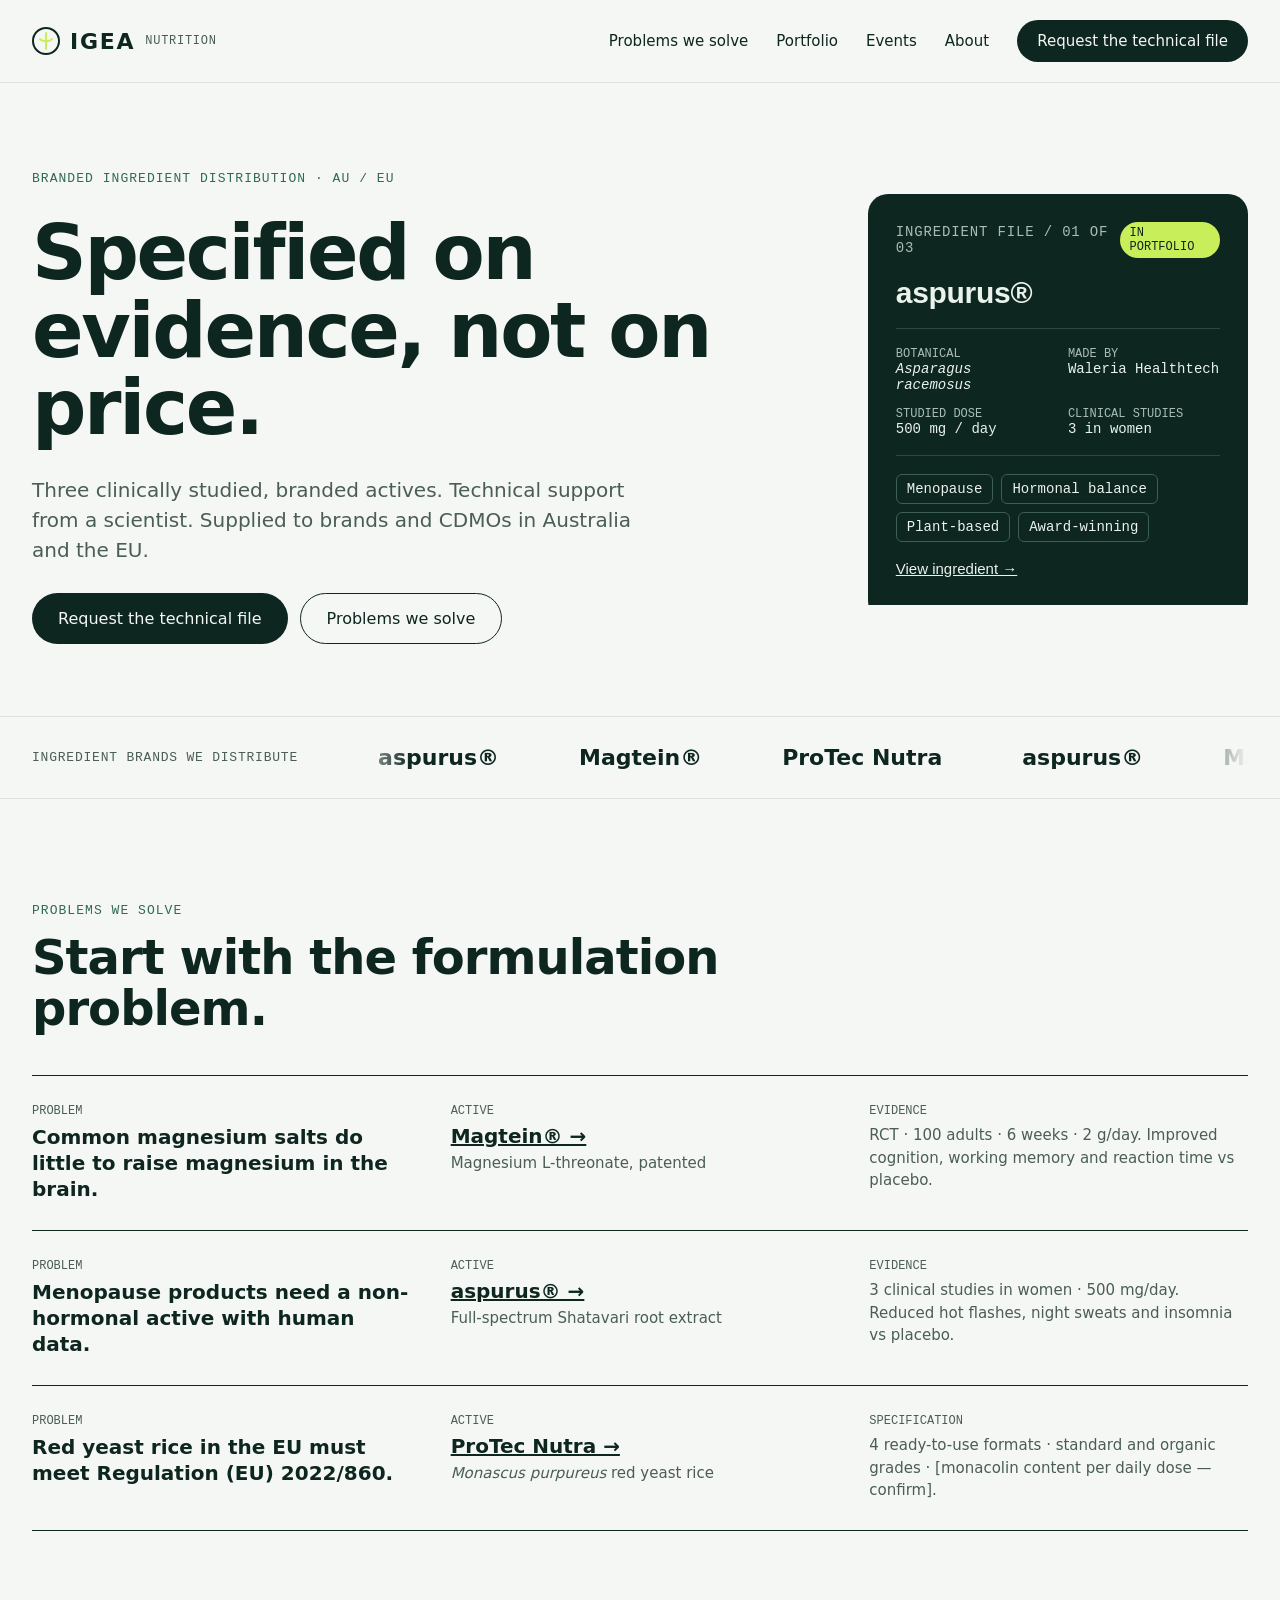
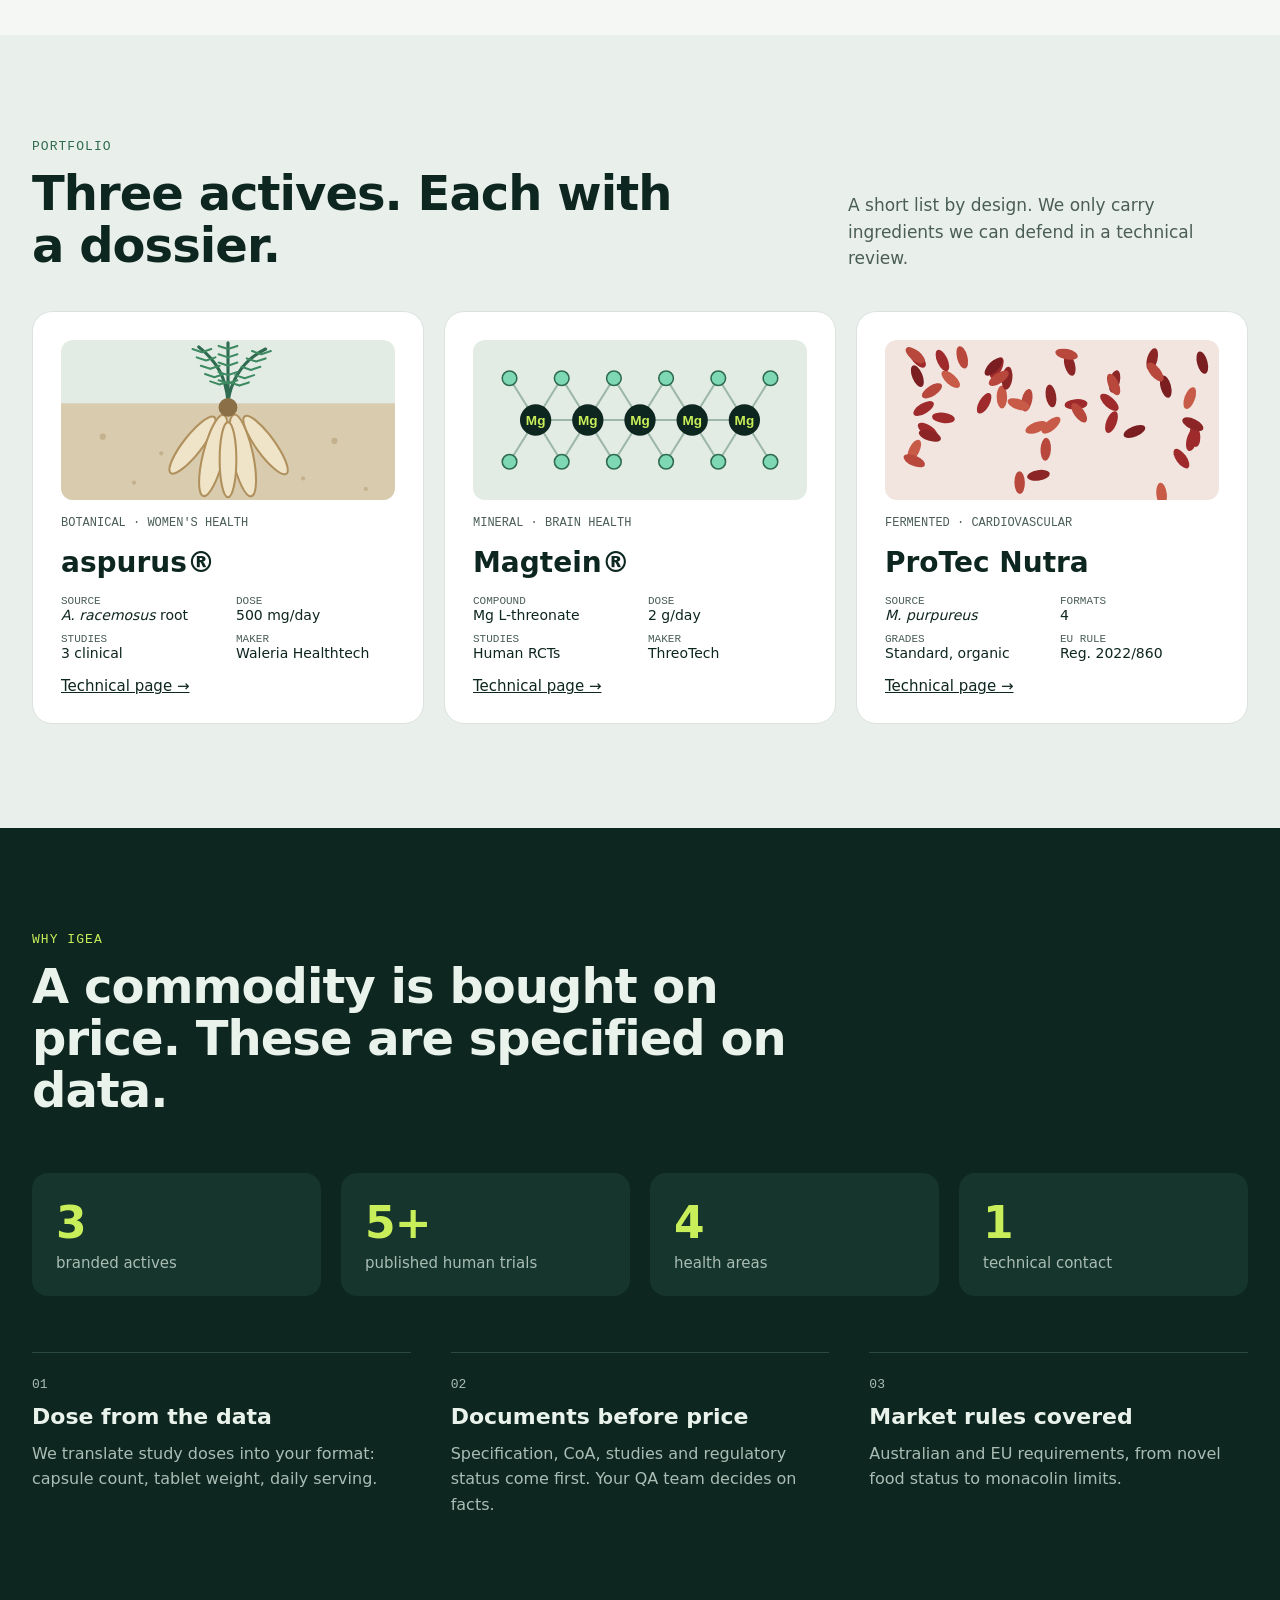
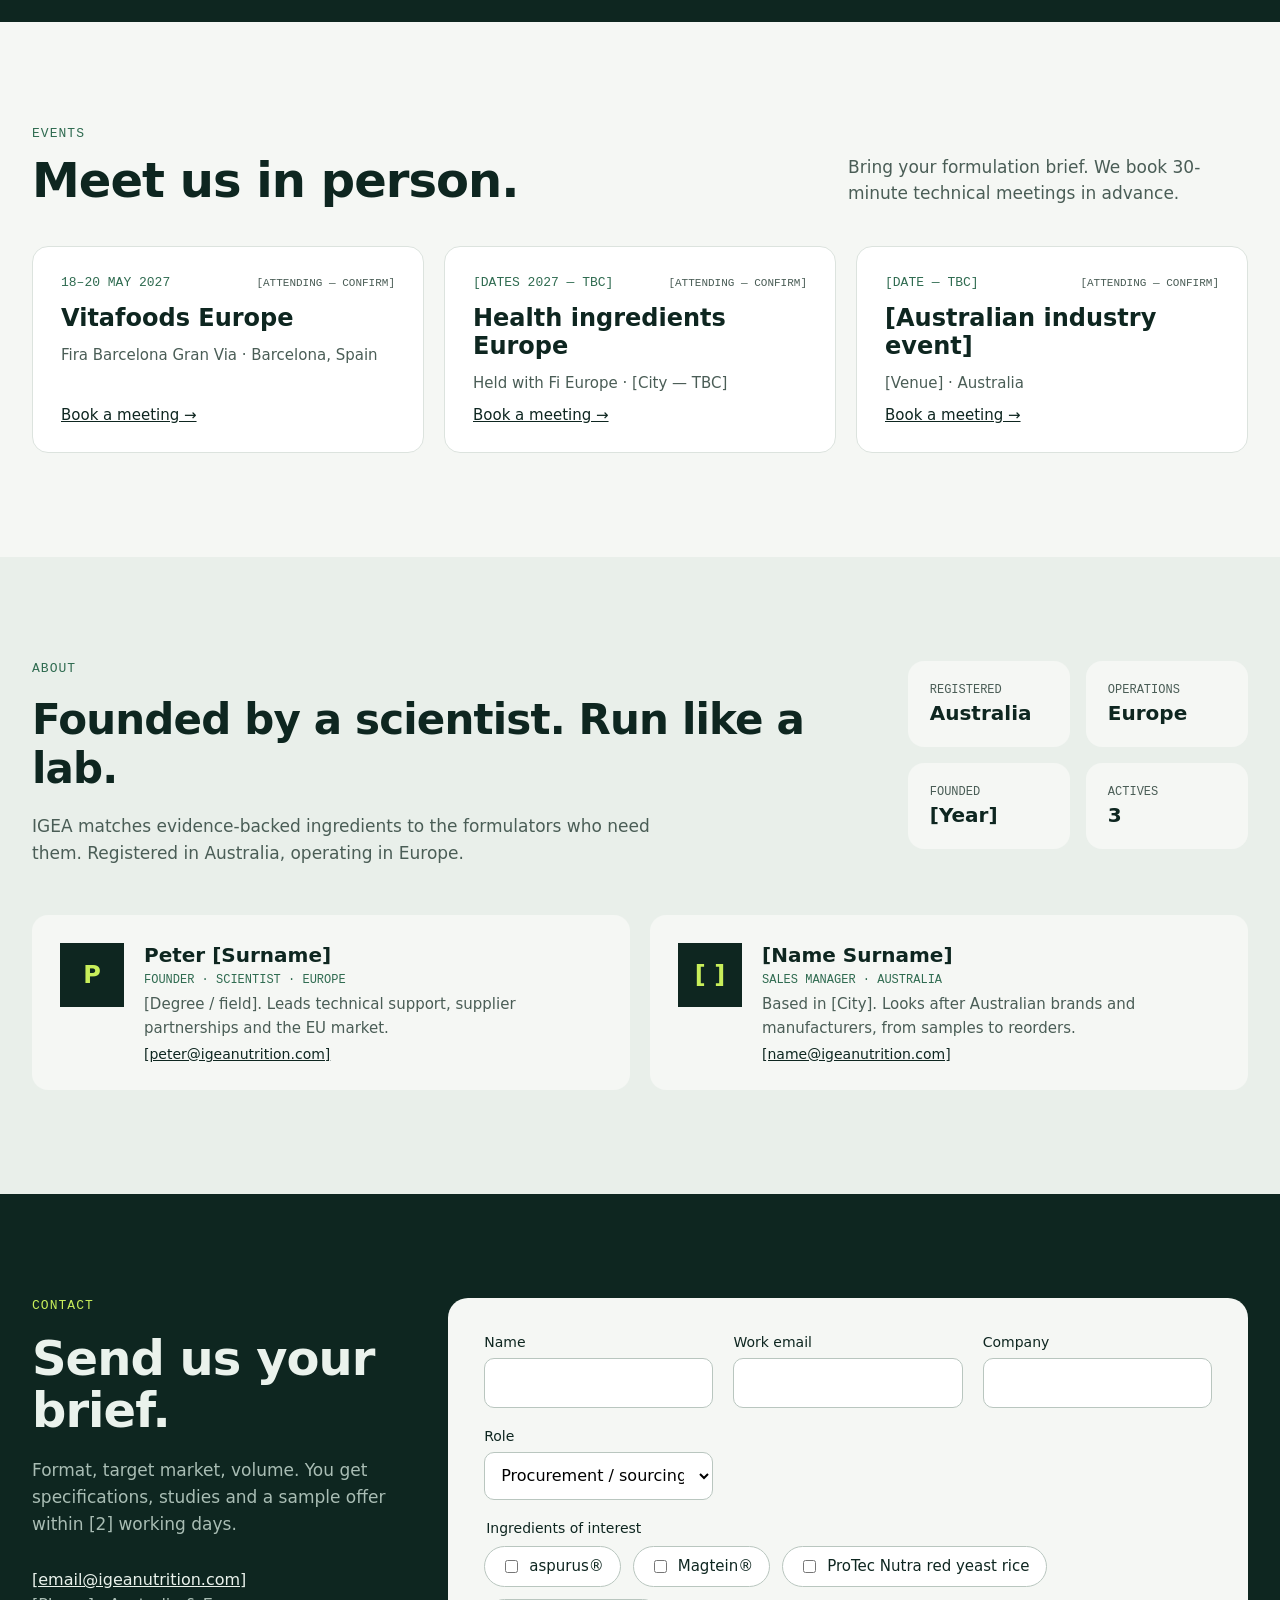
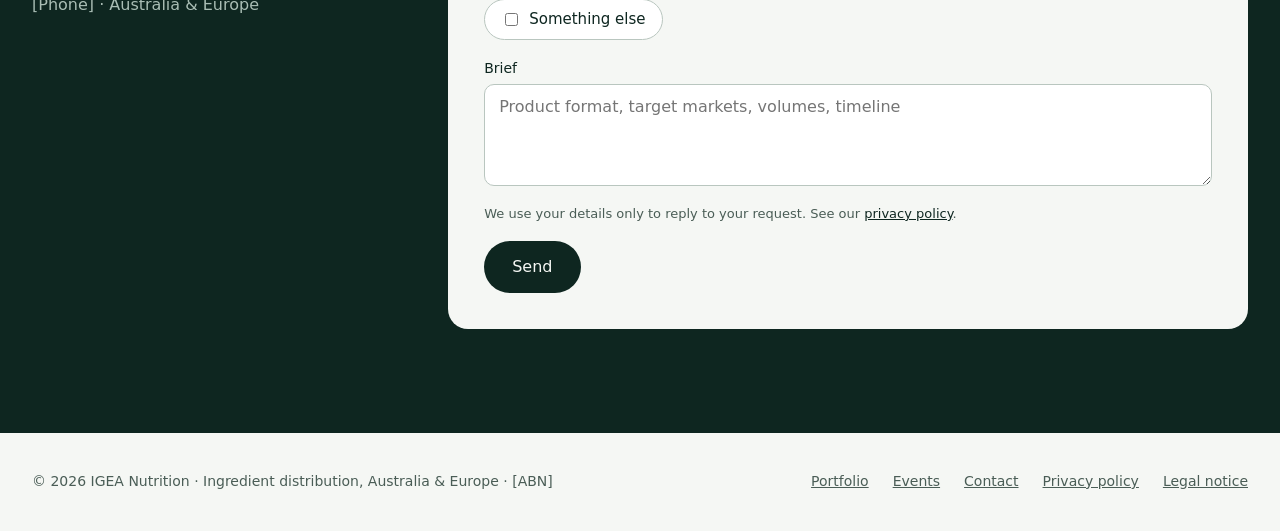
==== index.html @ d29f0647 "Problem-led technical homepage: remove buyer/brand sections, add events and team Co-Authored-By: Cla" ====
<!doctype html>
<html lang="en">
<head>
<meta charset="utf-8">
<meta name="viewport" content="width=device-width, initial-scale=1">
<title>IGEA Nutrition — Homepage</title>
<meta name="description" content="IGEA Nutrition distributes branded, clinically studied nutraceutical ingredients to supplement brands and manufacturers in Australia and Europe.">
<link rel="stylesheet" href="fonts/fonts.css">
<style>
body{margin:0;background:#F5F7F4}
a{color:#0E2620}a:hover{color:#2F7D5B}
input,select,textarea,button{font-family:inherit}
.igea-carousel{overflow:hidden;border-radius:20px}
.igea-track{display:flex;width:400%;animation:igea-slide 16s ease-in-out infinite}
.igea-slide{width:25%;flex:none}
.igea-carousel:hover .igea-track{animation-play-state:paused}
@keyframes igea-slide{0%,27%{transform:translateX(0)}33%,60%{transform:translateX(-25%)}66%,93%{transform:translateX(-50%)}100%{transform:translateX(-75%)}}
.igea-marquee-box{overflow:hidden;flex:1 1 400px;min-width:0;-webkit-mask-image:linear-gradient(90deg,transparent,#000 8%,#000 92%,transparent);mask-image:linear-gradient(90deg,transparent,#000 8%,#000 92%,transparent)}
.igea-marquee{display:flex;width:max-content;animation:igea-marq 22s linear infinite}
.igea-marquee span{padding:0 40px;font-size:22px;font-weight:600;white-space:nowrap}
@keyframes igea-marq{from{transform:translateX(0)}to{transform:translateX(-50%)}}
@media (prefers-reduced-motion: reduce){.igea-track,.igea-marquee{animation:none}}
</style>
</head>
<body>
<div style="font-family: 'Geist', system-ui, sans-serif; color: #0E2620; background: #F5F7F4; width: 100%; min-height: 100vh">

<!-- NAV -->
<header style="border-bottom: 1px solid #DCE3DE; background: #F5F7F4">
<nav aria-label="Main" style="max-width: 1240px; margin: 0 auto; padding: 20px 32px; display: flex; flex-wrap: wrap; align-items: center; justify-content: space-between; gap: 16px">
<a href="#top" style="display: flex; align-items: center; gap: 10px; text-decoration: none">
<svg width="28" height="28" viewBox="0 0 28 28" aria-hidden="true"><circle cx="14" cy="14" r="13" fill="none" stroke="#0E2620" stroke-width="2"></circle><path d="M14 6v16M8 12c2 3 10 3 12 0" fill="none" stroke="#C8EE5A" stroke-width="2" stroke-linecap="round"></path></svg>
<span style="font-weight: 700; font-size: 22px; letter-spacing: 0.08em">IGEA</span>
<span style="font-family: 'Geist Mono', monospace; font-size: 12px; color: #4A5D56; letter-spacing: 0.06em">NUTRITION</span>
</a>
<div style="display: flex; flex-wrap: wrap; align-items: center; gap: 28px; font-size: 15px">
<a href="#problems" style="text-decoration: none">Problems we solve</a>
<a href="#ingredients" style="text-decoration: none">Portfolio</a>
<a href="#events" style="text-decoration: none">Events</a>
<a href="#about" style="text-decoration: none">About</a>
<a href="#contact" style="text-decoration: none; background: #0E2620; color: #F5F7F4; padding: 12px 20px; border-radius: 999px; font-weight: 500">Request the technical file</a>
</div>
</nav>
</header>

<!-- HERO -->
<section id="top" style="max-width: 1240px; margin: 0 auto; padding: 88px 32px 72px; display: flex; flex-wrap: wrap; gap: 56px; align-items: center">
<div style="flex: 999 1 560px; min-width: 0; display: flex; flex-direction: column; gap: 28px">
<p style="margin: 0; font-family: 'Geist Mono', monospace; font-size: 13px; letter-spacing: 0.08em; color: #2F6B50">BRANDED INGREDIENT DISTRIBUTION · AU / EU</p>
<h1 style="margin: 0; font-size: clamp(44px, 6vw, 76px); line-height: 1.02; letter-spacing: -0.03em; font-weight: 600">Specified on evidence, not on price.</h1>
<p style="margin: 0; font-size: 20px; line-height: 1.5; color: #4A5D56; max-width: 600px">Three clinically studied, branded actives. Technical support from a scientist. Supplied to brands and CDMOs in Australia and the EU.</p>
<div style="display: flex; flex-wrap: wrap; gap: 12px">
<a href="#contact" style="text-decoration: none; background: #0E2620; color: #F5F7F4; padding: 16px 26px; border-radius: 999px; font-weight: 500; font-size: 16px">Request the technical file</a>
<a href="#problems" style="text-decoration: none; border: 1px solid #0E2620; padding: 15px 26px; border-radius: 999px; font-weight: 500; font-size: 16px">Problems we solve</a>
</div>
</div>
<!-- ingredient file carousel -->
<div class="igea-carousel" aria-label="Ingredient files" style="flex: 1 1 380px; min-width: 0; max-width: 520px">
<div class="igea-track">
<div class="igea-slide">
<div style="background: #0E2620; color: #EAF2EC; padding: 28px; display: flex; flex-direction: column; gap: 18px; font-family: 'Geist Mono', monospace; font-size: 14px; min-height: 340px; box-sizing: border-box">
<div style="display: flex; justify-content: space-between; align-items: center"><span style="color: #A9BDB4; letter-spacing: 0.06em">INGREDIENT FILE / 01 OF 03</span><span style="background: #C8EE5A; color: #0E2620; padding: 4px 10px; border-radius: 999px; font-size: 12px; font-weight: 500">IN PORTFOLIO</span></div>
<div style="font-family: 'Geist', sans-serif; font-size: 30px; font-weight: 600; letter-spacing: -0.01em">aspurus®</div>
<div style="display: grid; grid-template-columns: repeat(2, minmax(0, 1fr)); gap: 14px 20px; border-top: 1px solid #2A4A40; padding-top: 18px"><div><div style="color: #A9BDB4; font-size: 12px">BOTANICAL</div><div><i>Asparagus racemosus</i></div></div><div><div style="color: #A9BDB4; font-size: 12px">MADE BY</div><div>Waleria Healthtech</div></div><div><div style="color: #A9BDB4; font-size: 12px">STUDIED DOSE</div><div>500 mg / day</div></div><div><div style="color: #A9BDB4; font-size: 12px">CLINICAL STUDIES</div><div>3 in women</div></div></div>
<div style="border-top: 1px solid #2A4A40; padding-top: 18px; display: flex; flex-wrap: wrap; gap: 8px"><span style="border: 1px solid #3C5E53; padding: 6px 10px; border-radius: 6px">Menopause</span><span style="border: 1px solid #3C5E53; padding: 6px 10px; border-radius: 6px">Hormonal balance</span><span style="border: 1px solid #3C5E53; padding: 6px 10px; border-radius: 6px">Plant-based</span><span style="border: 1px solid #3C5E53; padding: 6px 10px; border-radius: 6px">Award-winning</span></div>
<a href="aspurus.html" style="color: #EAF2EC; font-family: 'Geist', sans-serif; font-weight: 500; font-size: 15px; margin-top: auto">View ingredient →</a>
</div>
</div>
<div class="igea-slide">
<div style="background: #0E2620; color: #EAF2EC; padding: 28px; display: flex; flex-direction: column; gap: 18px; font-family: 'Geist Mono', monospace; font-size: 14px; min-height: 340px; box-sizing: border-box">
<div style="display: flex; justify-content: space-between; align-items: center"><span style="color: #A9BDB4; letter-spacing: 0.06em">INGREDIENT FILE / 02 OF 03</span><span style="background: #C8EE5A; color: #0E2620; padding: 4px 10px; border-radius: 999px; font-size: 12px; font-weight: 500">IN PORTFOLIO</span></div>
<div style="font-family: 'Geist', sans-serif; font-size: 30px; font-weight: 600; letter-spacing: -0.01em">Magtein®</div>
<div style="display: grid; grid-template-columns: repeat(2, minmax(0, 1fr)); gap: 14px 20px; border-top: 1px solid #2A4A40; padding-top: 18px"><div><div style="color: #A9BDB4; font-size: 12px">COMPOUND</div><div>Magnesium L-threonate</div></div><div><div style="color: #A9BDB4; font-size: 12px">MADE BY</div><div>ThreoTech</div></div><div><div style="color: #A9BDB4; font-size: 12px">STUDIED DOSE</div><div>2 g / day</div></div><div><div style="color: #A9BDB4; font-size: 12px">LATEST RCT</div><div>100 adults · 6 weeks</div></div></div>
<div style="border-top: 1px solid #2A4A40; padding-top: 18px; display: flex; flex-wrap: wrap; gap: 8px"><span style="border: 1px solid #3C5E53; padding: 6px 10px; border-radius: 6px">Cognition</span><span style="border: 1px solid #3C5E53; padding: 6px 10px; border-radius: 6px">Brain ageing</span><span style="border: 1px solid #3C5E53; padding: 6px 10px; border-radius: 6px">Sleep</span><span style="border: 1px solid #3C5E53; padding: 6px 10px; border-radius: 6px">Patented</span></div>
<a href="magtein.html" style="color: #EAF2EC; font-family: 'Geist', sans-serif; font-weight: 500; font-size: 15px; margin-top: auto">View ingredient →</a>
</div>
</div>
<div class="igea-slide">
<div style="background: #0E2620; color: #EAF2EC; padding: 28px; display: flex; flex-direction: column; gap: 18px; font-family: 'Geist Mono', monospace; font-size: 14px; min-height: 340px; box-sizing: border-box">
<div style="display: flex; justify-content: space-between; align-items: center"><span style="color: #A9BDB4; letter-spacing: 0.06em">INGREDIENT FILE / 03 OF 03</span><span style="background: #C8EE5A; color: #0E2620; padding: 4px 10px; border-radius: 999px; font-size: 12px; font-weight: 500">IN PORTFOLIO</span></div>
<div style="font-family: 'Geist', sans-serif; font-size: 30px; font-weight: 600; letter-spacing: -0.01em">ProTec Nutra</div>
<div style="display: grid; grid-template-columns: repeat(2, minmax(0, 1fr)); gap: 14px 20px; border-top: 1px solid #2A4A40; padding-top: 18px"><div><div style="color: #A9BDB4; font-size: 12px">SOURCE</div><div><i>Monascus purpureus</i></div></div><div><div style="color: #A9BDB4; font-size: 12px">FORMATS</div><div>Powder · granule · beadlet · capsule</div></div><div><div style="color: #A9BDB4; font-size: 12px">GRADES</div><div>Standard &amp; organic</div></div><div><div style="color: #A9BDB4; font-size: 12px">EU RULE</div><div>Reg. (EU) 2022/860</div></div></div>
<div style="border-top: 1px solid #2A4A40; padding-top: 18px; display: flex; flex-wrap: wrap; gap: 8px"><span style="border: 1px solid #3C5E53; padding: 6px 10px; border-radius: 6px">Heart health</span><span style="border: 1px solid #3C5E53; padding: 6px 10px; border-radius: 6px">Fermented</span><span style="border: 1px solid #3C5E53; padding: 6px 10px; border-radius: 6px">Organic option</span><span style="border: 1px solid #3C5E53; padding: 6px 10px; border-radius: 6px">EU supplements</span></div>
<a href="protec-nutra.html" style="color: #EAF2EC; font-family: 'Geist', sans-serif; font-weight: 500; font-size: 15px; margin-top: auto">View ingredient →</a>
</div>
</div>
<div class="igea-slide" aria-hidden="true">
<div style="background: #0E2620; color: #EAF2EC; padding: 28px; display: flex; flex-direction: column; gap: 18px; font-family: 'Geist Mono', monospace; font-size: 14px; min-height: 340px; box-sizing: border-box">
<div style="display: flex; justify-content: space-between; align-items: center"><span style="color: #A9BDB4; letter-spacing: 0.06em">INGREDIENT FILE / 01 OF 03</span><span style="background: #C8EE5A; color: #0E2620; padding: 4px 10px; border-radius: 999px; font-size: 12px; font-weight: 500">IN PORTFOLIO</span></div>
<div style="font-family: 'Geist', sans-serif; font-size: 30px; font-weight: 600; letter-spacing: -0.01em">aspurus®</div>
<div style="display: grid; grid-template-columns: repeat(2, minmax(0, 1fr)); gap: 14px 20px; border-top: 1px solid #2A4A40; padding-top: 18px"><div><div style="color: #A9BDB4; font-size: 12px">BOTANICAL</div><div><i>Asparagus racemosus</i></div></div><div><div style="color: #A9BDB4; font-size: 12px">MADE BY</div><div>Waleria Healthtech</div></div><div><div style="color: #A9BDB4; font-size: 12px">STUDIED DOSE</div><div>500 mg / day</div></div><div><div style="color: #A9BDB4; font-size: 12px">CLINICAL STUDIES</div><div>3 in women</div></div></div>
<div style="border-top: 1px solid #2A4A40; padding-top: 18px; display: flex; flex-wrap: wrap; gap: 8px"><span style="border: 1px solid #3C5E53; padding: 6px 10px; border-radius: 6px">Menopause</span><span style="border: 1px solid #3C5E53; padding: 6px 10px; border-radius: 6px">Hormonal balance</span><span style="border: 1px solid #3C5E53; padding: 6px 10px; border-radius: 6px">Plant-based</span><span style="border: 1px solid #3C5E53; padding: 6px 10px; border-radius: 6px">Award-winning</span></div>
<a href="aspurus.html" tabindex="-1" style="color: #EAF2EC; font-family: 'Geist', sans-serif; font-weight: 500; font-size: 15px; margin-top: auto">View ingredient →</a>
</div>
</div>
</div>
</div>
</section>

<!-- PARTNER STRIP -->
<section aria-label="Ingredient brands we distribute" style="border-top: 1px solid #DCE3DE; border-bottom: 1px solid #DCE3DE">
<div style="max-width: 1240px; margin: 0 auto; padding: 28px 32px; display: flex; flex-wrap: wrap; gap: 24px 40px; align-items: center">
<span style="font-family: 'Geist Mono', monospace; font-size: 13px; color: #4A5D56; letter-spacing: 0.06em; white-space: nowrap">INGREDIENT BRANDS WE DISTRIBUTE</span>
<div class="igea-marquee-box">
<div class="igea-marquee">
<span>aspurus®</span><span>Magtein®</span><span>ProTec Nutra</span><span>aspurus®</span><span>Magtein®</span><span>ProTec Nutra</span>
<span aria-hidden="true">aspurus®</span><span aria-hidden="true">Magtein®</span><span aria-hidden="true">ProTec Nutra</span><span aria-hidden="true">aspurus®</span><span aria-hidden="true">Magtein®</span><span aria-hidden="true">ProTec Nutra</span>
</div>
</div>
</div>
</section>
<!-- PROBLEMS WE SOLVE -->
<section id="problems" style="max-width: 1240px; margin: 0 auto; padding: 104px 32px; display: flex; flex-direction: column; gap: 40px">
<div style="display: flex; flex-direction: column; gap: 14px; max-width: 720px">
<p style="margin: 0; font-family: 'Geist Mono', monospace; font-size: 13px; letter-spacing: 0.08em; color: #2F6B50">PROBLEMS WE SOLVE</p>
<h2 style="margin: 0; font-size: clamp(34px, 4vw, 48px); line-height: 1.08; letter-spacing: -0.02em; font-weight: 600">Start with the formulation problem.</h2>
</div>
<div style="display: flex; flex-direction: column">
<div style="display: grid; grid-template-columns: repeat(auto-fit, minmax(260px, 1fr)); gap: 12px 40px; padding: 28px 0; border-top: 1px solid #0E2620">
<div style="display: flex; flex-direction: column; gap: 6px"><span style="font-family: 'Geist Mono', monospace; font-size: 12px; color: #4A5D56">PROBLEM</span><span style="font-size: 20px; font-weight: 600; line-height: 1.3">Common magnesium salts do little to raise magnesium in the brain.</span></div>
<div style="display: flex; flex-direction: column; gap: 6px"><span style="font-family: 'Geist Mono', monospace; font-size: 12px; color: #4A5D56">ACTIVE</span><a href="magtein.html" style="font-size: 20px; font-weight: 600">Magtein® →</a><span style="font-size: 15px; color: #4A5D56">Magnesium L-threonate, patented</span></div>
<div style="display: flex; flex-direction: column; gap: 6px"><span style="font-family: 'Geist Mono', monospace; font-size: 12px; color: #4A5D56">EVIDENCE</span><span style="font-size: 15px; line-height: 1.5; color: #4A5D56">RCT · 100 adults · 6 weeks · 2 g/day. Improved cognition, working memory and reaction time vs placebo.</span></div>
</div>
<div style="display: grid; grid-template-columns: repeat(auto-fit, minmax(260px, 1fr)); gap: 12px 40px; padding: 28px 0; border-top: 1px solid #0E2620">
<div style="display: flex; flex-direction: column; gap: 6px"><span style="font-family: 'Geist Mono', monospace; font-size: 12px; color: #4A5D56">PROBLEM</span><span style="font-size: 20px; font-weight: 600; line-height: 1.3">Menopause products need a non-hormonal active with human data.</span></div>
<div style="display: flex; flex-direction: column; gap: 6px"><span style="font-family: 'Geist Mono', monospace; font-size: 12px; color: #4A5D56">ACTIVE</span><a href="aspurus.html" style="font-size: 20px; font-weight: 600">aspurus® →</a><span style="font-size: 15px; color: #4A5D56">Full-spectrum Shatavari root extract</span></div>
<div style="display: flex; flex-direction: column; gap: 6px"><span style="font-family: 'Geist Mono', monospace; font-size: 12px; color: #4A5D56">EVIDENCE</span><span style="font-size: 15px; line-height: 1.5; color: #4A5D56">3 clinical studies in women · 500 mg/day. Reduced hot flashes, night sweats and insomnia vs placebo.</span></div>
</div>
<div style="display: grid; grid-template-columns: repeat(auto-fit, minmax(260px, 1fr)); gap: 12px 40px; padding: 28px 0; border-top: 1px solid #0E2620; border-bottom: 1px solid #0E2620">
<div style="display: flex; flex-direction: column; gap: 6px"><span style="font-family: 'Geist Mono', monospace; font-size: 12px; color: #4A5D56">PROBLEM</span><span style="font-size: 20px; font-weight: 600; line-height: 1.3">Red yeast rice in the EU must meet Regulation (EU) 2022/860.</span></div>
<div style="display: flex; flex-direction: column; gap: 6px"><span style="font-family: 'Geist Mono', monospace; font-size: 12px; color: #4A5D56">ACTIVE</span><a href="protec-nutra.html" style="font-size: 20px; font-weight: 600">ProTec Nutra →</a><span style="font-size: 15px; color: #4A5D56"><i>Monascus purpureus</i> red yeast rice</span></div>
<div style="display: flex; flex-direction: column; gap: 6px"><span style="font-family: 'Geist Mono', monospace; font-size: 12px; color: #4A5D56">SPECIFICATION</span><span style="font-size: 15px; line-height: 1.5; color: #4A5D56">4 ready-to-use formats · standard and organic grades · [monacolin content per daily dose — confirm].</span></div>
</div>
</div>
</section>

<!-- INGREDIENTS -->
<section id="ingredients" style="background: #E9EFEA">
<div style="max-width: 1240px; margin: 0 auto; padding: 104px 32px; display: flex; flex-direction: column; gap: 40px">
<div style="display: flex; flex-wrap: wrap; justify-content: space-between; align-items: flex-end; gap: 24px">
<div style="display: flex; flex-direction: column; gap: 14px; max-width: 640px">
<p style="margin: 0; font-family: 'Geist Mono', monospace; font-size: 13px; letter-spacing: 0.08em; color: #2F6B50">PORTFOLIO</p>
<h2 style="margin: 0; font-size: clamp(34px, 4vw, 48px); line-height: 1.08; letter-spacing: -0.02em; font-weight: 600">Three actives. Each with a dossier.</h2>
</div>
<p style="margin: 0; max-width: 400px; font-size: 17px; line-height: 1.55; color: #4A5D56">A short list by design. We only carry ingredients we can defend in a technical review.</p>
</div>
<div style="display: grid; grid-template-columns: repeat(auto-fit, minmax(300px, 1fr)); gap: 20px">

<article style="background: #FFFFFF; border: 1px solid #DCE3DE; border-radius: 20px; padding: 28px; display: flex; flex-direction: column; gap: 16px">
<div style="height: 160px; border-radius: 12px; overflow: hidden"><svg viewBox="0 0 320 160" width="100%" height="100%" preserveAspectRatio="xMidYMid slice" role="img" aria-label="Illustration of Shatavari plant and roots" style="display: block"><rect width="320" height="160" fill="#E3ECE4"></rect><rect y="64" width="320" height="96" fill="#D9CBAE"></rect><g fill="#C4B28E"><circle cx="40" cy="96" r="3"></circle><circle cx="70" cy="140" r="2"></circle><circle cx="262" cy="100" r="3"></circle><circle cx="292" cy="146" r="2"></circle><circle cx="232" cy="136" r="2"></circle><circle cx="96" cy="112" r="2"></circle></g><path d="M160 62 C158 40 150 24 132 10 M160 62 C164 38 176 22 196 12 M160 62 C160 40 160 22 160 6" stroke="#2F6B50" stroke-width="3" fill="none" stroke-linecap="round"></path><path d="M152 46 l-9 -3 M152 46 l9 -3" stroke="#3E8A63" stroke-width="2" stroke-linecap="round" fill="none"></path><path d="M147 39 l-9 -3 M147 39 l9 -3" stroke="#3E8A63" stroke-width="2" stroke-linecap="round" fill="none"></path><path d="M143 31 l-9 -3 M143 31 l9 -3" stroke="#3E8A63" stroke-width="2" stroke-linecap="round" fill="none"></path><path d="M139 23 l-9 -3 M139 23 l9 -3" stroke="#3E8A63" stroke-width="2" stroke-linecap="round" fill="none"></path><path d="M135 15 l-9 -3 M135 15 l9 -3" stroke="#3E8A63" stroke-width="2" stroke-linecap="round" fill="none"></path><path d="M171 47 l-9 -3 M171 47 l9 -3" stroke="#3E8A63" stroke-width="2" stroke-linecap="round" fill="none"></path><path d="M176 40 l-9 -3 M176 40 l9 -3" stroke="#3E8A63" stroke-width="2" stroke-linecap="round" fill="none"></path><path d="M182 32 l-9 -3 M182 32 l9 -3" stroke="#3E8A63" stroke-width="2" stroke-linecap="round" fill="none"></path><path d="M187 24 l-9 -3 M187 24 l9 -3" stroke="#3E8A63" stroke-width="2" stroke-linecap="round" fill="none"></path><path d="M192 17 l-9 -3 M192 17 l9 -3" stroke="#3E8A63" stroke-width="2" stroke-linecap="round" fill="none"></path><path d="M160 45 l-9 -3 M160 45 l9 -3" stroke="#3E8A63" stroke-width="2" stroke-linecap="round" fill="none"></path><path d="M160 37 l-9 -3 M160 37 l9 -3" stroke="#3E8A63" stroke-width="2" stroke-linecap="round" fill="none"></path><path d="M160 28 l-9 -3 M160 28 l9 -3" stroke="#3E8A63" stroke-width="2" stroke-linecap="round" fill="none"></path><path d="M160 20 l-9 -3 M160 20 l9 -3" stroke="#3E8A63" stroke-width="2" stroke-linecap="round" fill="none"></path><path d="M160 12 l-9 -3 M160 12 l9 -3" stroke="#3E8A63" stroke-width="2" stroke-linecap="round" fill="none"></path><g fill="#F0E4C8" stroke="#B0915E" stroke-width="2"><ellipse cx="126" cy="104" rx="9" ry="34" transform="rotate(38 126 104)"></ellipse><ellipse cx="146" cy="114" rx="10" ry="40" transform="rotate(14 146 114)"></ellipse><ellipse cx="174" cy="114" rx="10" ry="40" transform="rotate(-12 174 114)"></ellipse><ellipse cx="196" cy="104" rx="9" ry="34" transform="rotate(-36 196 104)"></ellipse><ellipse cx="160" cy="118" rx="8" ry="36"></ellipse></g><circle cx="160" cy="68" r="9" fill="#8B6F47"></circle></svg></div>
<div style="font-family: 'Geist Mono', monospace; font-size: 12px; color: #4A5D56">BOTANICAL · WOMEN'S HEALTH</div>
<h3 style="margin: 0; font-size: 28px; font-weight: 600">aspurus®</h3>
<dl style="margin: 0; display: grid; grid-template-columns: repeat(2, minmax(0, 1fr)); gap: 10px 16px; font-size: 14px">
<div><dt style="font-family: 'Geist Mono', monospace; font-size: 11px; color: #4A5D56">SOURCE</dt><dd style="margin: 0"><i>A. racemosus</i> root</dd></div>
<div><dt style="font-family: 'Geist Mono', monospace; font-size: 11px; color: #4A5D56">DOSE</dt><dd style="margin: 0">500 mg/day</dd></div>
<div><dt style="font-family: 'Geist Mono', monospace; font-size: 11px; color: #4A5D56">STUDIES</dt><dd style="margin: 0">3 clinical</dd></div>
<div><dt style="font-family: 'Geist Mono', monospace; font-size: 11px; color: #4A5D56">MAKER</dt><dd style="margin: 0">Waleria Healthtech</dd></div>
</dl>
<a href="aspurus.html" style="margin-top: auto; font-weight: 500; font-size: 15px">Technical page →</a>
</article>

<article style="background: #FFFFFF; border: 1px solid #DCE3DE; border-radius: 20px; padding: 28px; display: flex; flex-direction: column; gap: 16px">
<div style="height: 160px; border-radius: 12px; overflow: hidden"><svg viewBox="0 0 320 160" width="100%" height="100%" preserveAspectRatio="xMidYMid slice" role="img" aria-label="Illustration of a magnesium L-threonate crystal lattice" style="display: block"><rect width="320" height="160" fill="#E3ECE4"></rect><path d="M35 40 L60 80 L85 40 L110 80 L135 40 L160 80 L185 40 L210 80 L235 40 L260 80 L285 40" stroke="#9DB8AA" stroke-width="2" fill="none"></path><path d="M35 120 L60 80 L85 120 L110 80 L135 120 L160 80 L185 120 L210 80 L235 120 L260 80 L285 120" stroke="#9DB8AA" stroke-width="2" fill="none"></path><path d="M60 80 L260 80" stroke="#9DB8AA" stroke-width="2"></path><circle cx="35" cy="40" r="7" fill="#7FD8B4" stroke="#2F6B50" stroke-width="1.5"></circle><circle cx="85" cy="40" r="7" fill="#7FD8B4" stroke="#2F6B50" stroke-width="1.5"></circle><circle cx="135" cy="40" r="7" fill="#7FD8B4" stroke="#2F6B50" stroke-width="1.5"></circle><circle cx="185" cy="40" r="7" fill="#7FD8B4" stroke="#2F6B50" stroke-width="1.5"></circle><circle cx="235" cy="40" r="7" fill="#7FD8B4" stroke="#2F6B50" stroke-width="1.5"></circle><circle cx="285" cy="40" r="7" fill="#7FD8B4" stroke="#2F6B50" stroke-width="1.5"></circle><circle cx="35" cy="120" r="7" fill="#7FD8B4" stroke="#2F6B50" stroke-width="1.5"></circle><circle cx="85" cy="120" r="7" fill="#7FD8B4" stroke="#2F6B50" stroke-width="1.5"></circle><circle cx="135" cy="120" r="7" fill="#7FD8B4" stroke="#2F6B50" stroke-width="1.5"></circle><circle cx="185" cy="120" r="7" fill="#7FD8B4" stroke="#2F6B50" stroke-width="1.5"></circle><circle cx="235" cy="120" r="7" fill="#7FD8B4" stroke="#2F6B50" stroke-width="1.5"></circle><circle cx="285" cy="120" r="7" fill="#7FD8B4" stroke="#2F6B50" stroke-width="1.5"></circle><circle cx="60" cy="80" r="15" fill="#0E2620"></circle><text x="60" y="85" text-anchor="middle" font-family="Geist, sans-serif" font-size="13" font-weight="600" fill="#C8EE5A">Mg</text><circle cx="110" cy="80" r="15" fill="#0E2620"></circle><text x="110" y="85" text-anchor="middle" font-family="Geist, sans-serif" font-size="13" font-weight="600" fill="#C8EE5A">Mg</text><circle cx="160" cy="80" r="15" fill="#0E2620"></circle><text x="160" y="85" text-anchor="middle" font-family="Geist, sans-serif" font-size="13" font-weight="600" fill="#C8EE5A">Mg</text><circle cx="210" cy="80" r="15" fill="#0E2620"></circle><text x="210" y="85" text-anchor="middle" font-family="Geist, sans-serif" font-size="13" font-weight="600" fill="#C8EE5A">Mg</text><circle cx="260" cy="80" r="15" fill="#0E2620"></circle><text x="260" y="85" text-anchor="middle" font-family="Geist, sans-serif" font-size="13" font-weight="600" fill="#C8EE5A">Mg</text></svg></div>
<div style="font-family: 'Geist Mono', monospace; font-size: 12px; color: #4A5D56">MINERAL · BRAIN HEALTH</div>
<h3 style="margin: 0; font-size: 28px; font-weight: 600">Magtein®</h3>
<dl style="margin: 0; display: grid; grid-template-columns: repeat(2, minmax(0, 1fr)); gap: 10px 16px; font-size: 14px">
<div><dt style="font-family: 'Geist Mono', monospace; font-size: 11px; color: #4A5D56">COMPOUND</dt><dd style="margin: 0">Mg L-threonate</dd></div>
<div><dt style="font-family: 'Geist Mono', monospace; font-size: 11px; color: #4A5D56">DOSE</dt><dd style="margin: 0">2 g/day</dd></div>
<div><dt style="font-family: 'Geist Mono', monospace; font-size: 11px; color: #4A5D56">STUDIES</dt><dd style="margin: 0">Human RCTs</dd></div>
<div><dt style="font-family: 'Geist Mono', monospace; font-size: 11px; color: #4A5D56">MAKER</dt><dd style="margin: 0">ThreoTech</dd></div>
</dl>
<a href="magtein.html" style="margin-top: auto; font-weight: 500; font-size: 15px">Technical page →</a>
</article>

<article style="background: #FFFFFF; border: 1px solid #DCE3DE; border-radius: 20px; padding: 28px; display: flex; flex-direction: column; gap: 16px">
<div style="height: 160px; border-radius: 12px; overflow: hidden"><svg viewBox="0 0 320 160" width="100%" height="100%" preserveAspectRatio="xMidYMid slice" role="img" aria-label="Illustration of red yeast rice grains" style="display: block"><rect width="320" height="160" fill="#F2E4DE"></rect><ellipse cx="107" cy="30" rx="11" ry="5" transform="rotate(117 107 30)" fill="#9E2A2B"></ellipse><ellipse cx="256" cy="22" rx="11" ry="5" transform="rotate(105 256 22)" fill="#8C2626"></ellipse><ellipse cx="74" cy="20" rx="11" ry="5" transform="rotate(75 74 20)" fill="#B8473C"></ellipse><ellipse cx="37" cy="69" rx="11" ry="5" transform="rotate(149 37 69)" fill="#9E2A2B"></ellipse><ellipse cx="294" cy="99" rx="11" ry="5" transform="rotate(105 294 99)" fill="#9E2A2B"></ellipse><ellipse cx="183" cy="65" rx="11" ry="5" transform="rotate(176 183 65)" fill="#9E2A2B"></ellipse><ellipse cx="177" cy="27" rx="11" ry="5" transform="rotate(75 177 27)" fill="#8C2626"></ellipse><ellipse cx="45" cy="52" rx="11" ry="5" transform="rotate(147 45 52)" fill="#B8473C"></ellipse><ellipse cx="41" cy="90" rx="11" ry="5" transform="rotate(34 41 90)" fill="#9E2A2B"></ellipse><ellipse cx="174" cy="17" rx="11" ry="5" transform="rotate(11 174 17)" fill="#B8473C"></ellipse><ellipse cx="159" cy="85" rx="11" ry="5" transform="rotate(140 159 85)" fill="#C85A48"></ellipse><ellipse cx="186" cy="73" rx="11" ry="5" transform="rotate(54 186 73)" fill="#B8473C"></ellipse><ellipse cx="220" cy="43" rx="11" ry="5" transform="rotate(103 220 43)" fill="#8C2626"></ellipse><ellipse cx="159" cy="57" rx="11" ry="5" transform="rotate(81 159 57)" fill="#8C2626"></ellipse><ellipse cx="304" cy="25" rx="11" ry="5" transform="rotate(75 304 25)" fill="#7A1E22"></ellipse><ellipse cx="56" cy="78" rx="11" ry="5" transform="rotate(7 56 78)" fill="#9E2A2B"></ellipse><ellipse cx="239" cy="91" rx="11" ry="5" transform="rotate(158 239 91)" fill="#7A1E22"></ellipse><ellipse cx="112" cy="58" rx="11" ry="5" transform="rotate(89 112 58)" fill="#C85A48"></ellipse><ellipse cx="31" cy="21" rx="11" ry="5" transform="rotate(49 31 21)" fill="#9E2A2B"></ellipse><ellipse cx="28" cy="109" rx="11" ry="5" transform="rotate(116 28 109)" fill="#C85A48"></ellipse><ellipse cx="95" cy="64" rx="11" ry="5" transform="rotate(120 95 64)" fill="#9E2A2B"></ellipse><ellipse cx="292" cy="59" rx="11" ry="5" transform="rotate(110 292 59)" fill="#C85A48"></ellipse><ellipse cx="28" cy="119" rx="11" ry="5" transform="rotate(23 28 119)" fill="#B8473C"></ellipse><ellipse cx="129" cy="140" rx="11" ry="5" transform="rotate(89 129 140)" fill="#B8473C"></ellipse><ellipse cx="145" cy="87" rx="11" ry="5" transform="rotate(159 145 87)" fill="#C85A48"></ellipse><ellipse cx="269" cy="48" rx="11" ry="5" transform="rotate(75 269 48)" fill="#7A1E22"></ellipse><ellipse cx="215" cy="63" rx="11" ry="5" transform="rotate(42 215 63)" fill="#9E2A2B"></ellipse><ellipse cx="63" cy="41" rx="11" ry="5" transform="rotate(42 63 41)" fill="#C85A48"></ellipse><ellipse cx="259" cy="34" rx="11" ry="5" transform="rotate(51 259 34)" fill="#B8473C"></ellipse><ellipse cx="136" cy="61" rx="11" ry="5" transform="rotate(102 136 61)" fill="#B8473C"></ellipse><ellipse cx="217" cy="82" rx="11" ry="5" transform="rotate(111 217 82)" fill="#9E2A2B"></ellipse><ellipse cx="147" cy="133" rx="11" ry="5" transform="rotate(171 147 133)" fill="#8C2626"></ellipse><ellipse cx="128" cy="65" rx="11" ry="5" transform="rotate(19 128 65)" fill="#C85A48"></ellipse><ellipse cx="29" cy="18" rx="11" ry="5" transform="rotate(38 29 18)" fill="#B8473C"></ellipse><ellipse cx="43" cy="95" rx="11" ry="5" transform="rotate(18 43 95)" fill="#8C2626"></ellipse><ellipse cx="55" cy="23" rx="11" ry="5" transform="rotate(65 55 23)" fill="#9E2A2B"></ellipse><ellipse cx="31" cy="38" rx="11" ry="5" transform="rotate(68 31 38)" fill="#7A1E22"></ellipse><ellipse cx="297" cy="95" rx="11" ry="5" transform="rotate(85 297 95)" fill="#9E2A2B"></ellipse><ellipse cx="265" cy="151" rx="11" ry="5" transform="rotate(84 265 151)" fill="#C85A48"></ellipse><ellipse cx="104" cy="29" rx="11" ry="5" transform="rotate(135 104 29)" fill="#7A1E22"></ellipse><ellipse cx="154" cy="108" rx="11" ry="5" transform="rotate(93 154 108)" fill="#B8473C"></ellipse><ellipse cx="295" cy="84" rx="11" ry="5" transform="rotate(26 295 84)" fill="#8C2626"></ellipse><ellipse cx="284" cy="117" rx="11" ry="5" transform="rotate(54 284 117)" fill="#9E2A2B"></ellipse><ellipse cx="219" cy="46" rx="11" ry="5" transform="rotate(66 219 46)" fill="#B8473C"></ellipse><ellipse cx="117" cy="40" rx="11" ry="5" transform="rotate(97 117 40)" fill="#8C2626"></ellipse><ellipse cx="109" cy="40" rx="11" ry="5" transform="rotate(146 109 40)" fill="#B8473C"></ellipse></svg></div>
<div style="font-family: 'Geist Mono', monospace; font-size: 12px; color: #4A5D56">FERMENTED · CARDIOVASCULAR</div>
<h3 style="margin: 0; font-size: 28px; font-weight: 600">ProTec Nutra</h3>
<dl style="margin: 0; display: grid; grid-template-columns: repeat(2, minmax(0, 1fr)); gap: 10px 16px; font-size: 14px">
<div><dt style="font-family: 'Geist Mono', monospace; font-size: 11px; color: #4A5D56">SOURCE</dt><dd style="margin: 0"><i>M. purpureus</i></dd></div>
<div><dt style="font-family: 'Geist Mono', monospace; font-size: 11px; color: #4A5D56">FORMATS</dt><dd style="margin: 0">4</dd></div>
<div><dt style="font-family: 'Geist Mono', monospace; font-size: 11px; color: #4A5D56">GRADES</dt><dd style="margin: 0">Standard, organic</dd></div>
<div><dt style="font-family: 'Geist Mono', monospace; font-size: 11px; color: #4A5D56">EU RULE</dt><dd style="margin: 0">Reg. 2022/860</dd></div>
</dl>
<a href="protec-nutra.html" style="margin-top: auto; font-weight: 500; font-size: 15px">Technical page →</a>
</article>

</div>
</div>
</section>

<!-- WHY IGEA (dark) -->
<section id="why" style="background: #0E2620; color: #EAF2EC">
<div style="max-width: 1240px; margin: 0 auto; padding: 104px 32px; display: flex; flex-direction: column; gap: 56px">
<div style="display: flex; flex-direction: column; gap: 14px; max-width: 760px">
<p style="margin: 0; font-family: 'Geist Mono', monospace; font-size: 13px; letter-spacing: 0.08em; color: #C8EE5A">WHY IGEA</p>
<h2 style="margin: 0; font-size: clamp(34px, 4vw, 48px); line-height: 1.08; letter-spacing: -0.02em; font-weight: 600">A commodity is bought on price. These are specified on data.</h2>
</div>
<div style="display: grid; grid-template-columns: repeat(auto-fit, minmax(200px, 1fr)); gap: 20px">
<div style="background: #16352C; border-radius: 16px; padding: 24px; display: flex; flex-direction: column; gap: 6px"><span style="font-size: 44px; font-weight: 600; letter-spacing: -0.02em; color: #C8EE5A">3</span><span style="font-size: 15px; color: #A9BDB4">branded actives</span></div>
<div style="background: #16352C; border-radius: 16px; padding: 24px; display: flex; flex-direction: column; gap: 6px"><span style="font-size: 44px; font-weight: 600; letter-spacing: -0.02em; color: #C8EE5A">5+</span><span style="font-size: 15px; color: #A9BDB4">published human trials</span></div>
<div style="background: #16352C; border-radius: 16px; padding: 24px; display: flex; flex-direction: column; gap: 6px"><span style="font-size: 44px; font-weight: 600; letter-spacing: -0.02em; color: #C8EE5A">4</span><span style="font-size: 15px; color: #A9BDB4">health areas</span></div>
<div style="background: #16352C; border-radius: 16px; padding: 24px; display: flex; flex-direction: column; gap: 6px"><span style="font-size: 44px; font-weight: 600; letter-spacing: -0.02em; color: #C8EE5A">1</span><span style="font-size: 15px; color: #A9BDB4">technical contact</span></div>
</div>
<div style="display: grid; grid-template-columns: repeat(auto-fit, minmax(260px, 1fr)); gap: 40px">
<div style="display: flex; flex-direction: column; gap: 12px; border-top: 1px solid #2A4A40; padding-top: 24px">
<span style="font-family: 'Geist Mono', monospace; font-size: 13px; color: #A9BDB4">01</span>
<h3 style="margin: 0; font-size: 22px; font-weight: 600">Dose from the data</h3>
<p style="margin: 0; font-size: 16px; line-height: 1.6; color: #A9BDB4">We translate study doses into your format: capsule count, tablet weight, daily serving.</p>
</div>
<div style="display: flex; flex-direction: column; gap: 12px; border-top: 1px solid #2A4A40; padding-top: 24px">
<span style="font-family: 'Geist Mono', monospace; font-size: 13px; color: #A9BDB4">02</span>
<h3 style="margin: 0; font-size: 22px; font-weight: 600">Documents before price</h3>
<p style="margin: 0; font-size: 16px; line-height: 1.6; color: #A9BDB4">Specification, CoA, studies and regulatory status come first. Your QA team decides on facts.</p>
</div>
<div style="display: flex; flex-direction: column; gap: 12px; border-top: 1px solid #2A4A40; padding-top: 24px">
<span style="font-family: 'Geist Mono', monospace; font-size: 13px; color: #A9BDB4">03</span>
<h3 style="margin: 0; font-size: 22px; font-weight: 600">Market rules covered</h3>
<p style="margin: 0; font-size: 16px; line-height: 1.6; color: #A9BDB4">Australian and EU requirements, from novel food status to monacolin limits.</p>
</div>
</div>
</div>
</section>

<!-- EVENTS -->
<section id="events" style="max-width: 1240px; margin: 0 auto; padding: 104px 32px; display: flex; flex-direction: column; gap: 40px">
<div style="display: flex; flex-wrap: wrap; justify-content: space-between; align-items: flex-end; gap: 24px">
<div style="display: flex; flex-direction: column; gap: 14px; max-width: 640px">
<p style="margin: 0; font-family: 'Geist Mono', monospace; font-size: 13px; letter-spacing: 0.08em; color: #2F6B50">EVENTS</p>
<h2 style="margin: 0; font-size: clamp(34px, 4vw, 48px); line-height: 1.08; letter-spacing: -0.02em; font-weight: 600">Meet us in person.</h2>
</div>
<p style="margin: 0; max-width: 400px; font-size: 17px; line-height: 1.55; color: #4A5D56">Bring your formulation brief. We book 30-minute technical meetings in advance.</p>
</div>
<div style="display: grid; grid-template-columns: repeat(auto-fit, minmax(280px, 1fr)); gap: 20px">
<article style="background: #FFFFFF; border: 1px solid #DCE3DE; border-radius: 16px; padding: 28px; display: flex; flex-direction: column; gap: 14px">
<div style="display: flex; justify-content: space-between; align-items: baseline; gap: 12px"><span style="font-family: 'Geist Mono', monospace; font-size: 13px; color: #2F6B50">18–20 MAY 2027</span><span style="font-family: 'Geist Mono', monospace; font-size: 11px; color: #4A5D56">[ATTENDING — CONFIRM]</span></div>
<h3 style="margin: 0; font-size: 24px; font-weight: 600">Vitafoods Europe</h3>
<p style="margin: 0; font-size: 15px; color: #4A5D56">Fira Barcelona Gran Via · Barcelona, Spain</p>
<a href="#contact" style="margin-top: auto; font-weight: 500; font-size: 15px">Book a meeting →</a>
</article>
<article style="background: #FFFFFF; border: 1px solid #DCE3DE; border-radius: 16px; padding: 28px; display: flex; flex-direction: column; gap: 14px">
<div style="display: flex; justify-content: space-between; align-items: baseline; gap: 12px"><span style="font-family: 'Geist Mono', monospace; font-size: 13px; color: #2F6B50">[DATES 2027 — TBC]</span><span style="font-family: 'Geist Mono', monospace; font-size: 11px; color: #4A5D56">[ATTENDING — CONFIRM]</span></div>
<h3 style="margin: 0; font-size: 24px; font-weight: 600">Health ingredients Europe</h3>
<p style="margin: 0; font-size: 15px; color: #4A5D56">Held with Fi Europe · [City — TBC]</p>
<a href="#contact" style="margin-top: auto; font-weight: 500; font-size: 15px">Book a meeting →</a>
</article>
<article style="background: #FFFFFF; border: 1px solid #DCE3DE; border-radius: 16px; padding: 28px; display: flex; flex-direction: column; gap: 14px">
<div style="display: flex; justify-content: space-between; align-items: baseline; gap: 12px"><span style="font-family: 'Geist Mono', monospace; font-size: 13px; color: #2F6B50">[DATE — TBC]</span><span style="font-family: 'Geist Mono', monospace; font-size: 11px; color: #4A5D56">[ATTENDING — CONFIRM]</span></div>
<h3 style="margin: 0; font-size: 24px; font-weight: 600">[Australian industry event]</h3>
<p style="margin: 0; font-size: 15px; color: #4A5D56">[Venue] · Australia</p>
<a href="#contact" style="margin-top: auto; font-weight: 500; font-size: 15px">Book a meeting →</a>
</article>
</div>
</section>

<!-- ABOUT -->
<section id="about" style="background: #E9EFEA">
<div style="max-width: 1240px; margin: 0 auto; padding: 104px 32px; display: flex; flex-direction: column; gap: 48px">
<div style="display: flex; flex-wrap: wrap; gap: 56px; align-items: flex-start">
<div style="flex: 999 1 560px; min-width: 0; display: flex; flex-direction: column; gap: 20px">
<p style="margin: 0; font-family: 'Geist Mono', monospace; font-size: 13px; letter-spacing: 0.08em; color: #2F6B50">ABOUT</p>
<h2 style="margin: 0; font-size: clamp(30px, 3.4vw, 42px); line-height: 1.15; letter-spacing: -0.02em; font-weight: 600">Founded by a scientist. Run like a lab.</h2>
<p style="margin: 0; font-size: 17px; line-height: 1.6; color: #4A5D56; max-width: 640px">IGEA matches evidence-backed ingredients to the formulators who need them. Registered in Australia, operating in Europe.</p>
</div>
<div style="flex: 1 1 340px; min-width: 0; display: grid; grid-template-columns: repeat(2, minmax(0, 1fr)); gap: 16px">
<div style="background: #F5F7F4; border-radius: 16px; padding: 22px; display: flex; flex-direction: column; gap: 4px"><span style="font-family: 'Geist Mono', monospace; font-size: 12px; color: #4A5D56">REGISTERED</span><span style="font-size: 20px; font-weight: 600">Australia</span></div>
<div style="background: #F5F7F4; border-radius: 16px; padding: 22px; display: flex; flex-direction: column; gap: 4px"><span style="font-family: 'Geist Mono', monospace; font-size: 12px; color: #4A5D56">OPERATIONS</span><span style="font-size: 20px; font-weight: 600">Europe</span></div>
<div style="background: #F5F7F4; border-radius: 16px; padding: 22px; display: flex; flex-direction: column; gap: 4px"><span style="font-family: 'Geist Mono', monospace; font-size: 12px; color: #4A5D56">FOUNDED</span><span style="font-size: 20px; font-weight: 600">[Year]</span></div>
<div style="background: #F5F7F4; border-radius: 16px; padding: 22px; display: flex; flex-direction: column; gap: 4px"><span style="font-family: 'Geist Mono', monospace; font-size: 12px; color: #4A5D56">ACTIVES</span><span style="font-size: 20px; font-weight: 600">3</span></div>
</div>
</div>
<div style="display: grid; grid-template-columns: repeat(auto-fit, minmax(300px, 1fr)); gap: 20px">
<article style="background: #F5F7F4; border-radius: 16px; padding: 28px; display: flex; gap: 20px; align-items: flex-start">
<div aria-hidden="true" style="flex: none; width: 64px; height: 64px; background: #0E2620; color: #C8EE5A; display: flex; align-items: center; justify-content: center; font-size: 24px; font-weight: 600">P</div>
<div style="display: flex; flex-direction: column; gap: 6px">
<h3 style="margin: 0; font-size: 20px; font-weight: 600">Peter [Surname]</h3>
<span style="font-family: 'Geist Mono', monospace; font-size: 12px; color: #2F6B50">FOUNDER · SCIENTIST · EUROPE</span>
<p style="margin: 0; font-size: 15px; line-height: 1.55; color: #4A5D56">[Degree / field]. Leads technical support, supplier partnerships and the EU market.</p>
<a href="mailto:[email]" style="font-size: 14px">[peter@igeanutrition.com]</a>
</div>
</article>
<article style="background: #F5F7F4; border-radius: 16px; padding: 28px; display: flex; gap: 20px; align-items: flex-start">
<div aria-hidden="true" style="flex: none; width: 64px; height: 64px; background: #0E2620; color: #C8EE5A; display: flex; align-items: center; justify-content: center; font-size: 24px; font-weight: 600">[ ]</div>
<div style="display: flex; flex-direction: column; gap: 6px">
<h3 style="margin: 0; font-size: 20px; font-weight: 600">[Name Surname]</h3>
<span style="font-family: 'Geist Mono', monospace; font-size: 12px; color: #2F6B50">SALES MANAGER · AUSTRALIA</span>
<p style="margin: 0; font-size: 15px; line-height: 1.55; color: #4A5D56">Based in [City]. Looks after Australian brands and manufacturers, from samples to reorders.</p>
<a href="mailto:[email]" style="font-size: 14px">[name@igeanutrition.com]</a>
</div>
</article>
</div>
</div>
</section>

<!-- CONTACT -->
<section id="contact" style="background: #0E2620; color: #EAF2EC">
<div style="max-width: 1240px; margin: 0 auto; padding: 104px 32px; display: flex; flex-wrap: wrap; gap: 56px">
<div style="flex: 1 1 360px; min-width: 0; display: flex; flex-direction: column; gap: 20px">
<p style="margin: 0; font-family: 'Geist Mono', monospace; font-size: 13px; letter-spacing: 0.08em; color: #C8EE5A">CONTACT</p>
<h2 style="margin: 0; font-size: clamp(34px, 4vw, 48px); line-height: 1.08; letter-spacing: -0.02em; font-weight: 600">Send us your brief.</h2>
<p style="margin: 0; font-size: 17px; line-height: 1.6; color: #A9BDB4">Format, target market, volume. You get specifications, studies and a sample offer within [2] working days.</p>
<div style="display: flex; flex-direction: column; gap: 6px; font-size: 16px; margin-top: 12px">
<a href="mailto:[email]" style="color: #EAF2EC">[email@igeanutrition.com]</a>
<span style="color: #A9BDB4">[Phone] · Australia &amp; Europe</span>
</div>
</div>
<form style="flex: 999 1 520px; min-width: 0; background: #F5F7F4; color: #0E2620; border-radius: 20px; padding: 36px; display: grid; grid-template-columns: repeat(auto-fit, minmax(220px, 1fr)); gap: 20px">
<label style="display: flex; flex-direction: column; gap: 8px; font-size: 14px; font-weight: 500">Name<input type="text" name="name" style="height: 48px; border: 1px solid #B9C6BF; border-radius: 10px; padding: 0 14px; font-size: 16px; background: #FFFFFF"></label>
<label style="display: flex; flex-direction: column; gap: 8px; font-size: 14px; font-weight: 500">Work email<input type="email" name="email" style="height: 48px; border: 1px solid #B9C6BF; border-radius: 10px; padding: 0 14px; font-size: 16px; background: #FFFFFF"></label>
<label style="display: flex; flex-direction: column; gap: 8px; font-size: 14px; font-weight: 500">Company<input type="text" name="company" style="height: 48px; border: 1px solid #B9C6BF; border-radius: 10px; padding: 0 14px; font-size: 16px; background: #FFFFFF"></label>
<label style="display: flex; flex-direction: column; gap: 8px; font-size: 14px; font-weight: 500">Role<select name="type" style="height: 48px; border: 1px solid #B9C6BF; border-radius: 10px; padding: 0 12px; font-size: 16px; background: #FFFFFF"><option>Procurement / sourcing</option><option>NPD / R&amp;D</option><option>Supply chain / QA</option><option>Ingredient brand</option><option>Other</option></select></label>
<fieldset style="grid-column: 1 / -1; border: 0; padding: 0; margin: 0; display: flex; flex-direction: column; gap: 10px">
<legend style="font-size: 14px; font-weight: 500; margin-bottom: 10px">Ingredients of interest</legend>
<div style="display: flex; flex-wrap: wrap; gap: 12px">
<label style="display: flex; align-items: center; gap: 8px; border: 1px solid #B9C6BF; border-radius: 999px; padding: 10px 16px; font-size: 15px; background: #FFFFFF"><input type="checkbox" name="ing" value="aspurus"> aspurus®</label>
<label style="display: flex; align-items: center; gap: 8px; border: 1px solid #B9C6BF; border-radius: 999px; padding: 10px 16px; font-size: 15px; background: #FFFFFF"><input type="checkbox" name="ing" value="magtein"> Magtein®</label>
<label style="display: flex; align-items: center; gap: 8px; border: 1px solid #B9C6BF; border-radius: 999px; padding: 10px 16px; font-size: 15px; background: #FFFFFF"><input type="checkbox" name="ing" value="protec"> ProTec Nutra red yeast rice</label>
<label style="display: flex; align-items: center; gap: 8px; border: 1px solid #B9C6BF; border-radius: 999px; padding: 10px 16px; font-size: 15px; background: #FFFFFF"><input type="checkbox" name="ing" value="other"> Something else</label>
</div>
</fieldset>
<label style="grid-column: 1 / -1; display: flex; flex-direction: column; gap: 8px; font-size: 14px; font-weight: 500">Brief<textarea name="brief" rows="4" placeholder="Product format, target markets, volumes, timeline" style="border: 1px solid #B9C6BF; border-radius: 10px; padding: 12px 14px; font-size: 16px; background: #FFFFFF; resize: vertical"></textarea></label>
<p style="grid-column: 1 / -1; margin: 0; font-size: 13px; color: #4A5D56">We use your details only to reply to your request. See our <a href="privacy.html">privacy policy</a>.</p>
<button type="submit" style="grid-column: 1 / -1; justify-self: start; height: 52px; padding: 0 28px; border: 0; border-radius: 999px; background: #0E2620; color: #F5F7F4; font-size: 16px; font-weight: 500; cursor: pointer">Send</button>
</form>
</div>
</section>

<!-- FOOTER -->
<footer style="max-width: 1240px; margin: 0 auto; padding: 40px 32px; display: flex; flex-wrap: wrap; justify-content: space-between; gap: 16px; font-size: 14px; color: #4A5D56">
<span>© 2026 IGEA Nutrition · Ingredient distribution, Australia &amp; Europe · [ABN]</span>
<div style="display: flex; flex-wrap: wrap; gap: 24px">
<a href="#ingredients" style="color: #4A5D56">Portfolio</a>
<a href="#events" style="color: #4A5D56">Events</a>
<a href="#contact" style="color: #4A5D56">Contact</a>
<a href="privacy.html" style="color: #4A5D56">Privacy policy</a>
<a href="legal.html" style="color: #4A5D56">Legal notice</a>
</div>
</footer>

</div>
</body>
</html>
---- fonts/fonts.css ----
@font-face{font-family:'Geist';font-style:normal;font-weight:400;font-display:swap;src:url(fonts/geist-latin-400-normal.woff2) format('woff2')}
@font-face{font-family:'Geist';font-style:normal;font-weight:500;font-display:swap;src:url(fonts/geist-latin-500-normal.woff2) format('woff2')}
@font-face{font-family:'Geist';font-style:normal;font-weight:600;font-display:swap;src:url(fonts/geist-latin-600-normal.woff2) format('woff2')}
@font-face{font-family:'Geist';font-style:normal;font-weight:700;font-display:swap;src:url(fonts/geist-latin-700-normal.woff2) format('woff2')}
@font-face{font-family:'Geist Mono';font-style:normal;font-weight:400;font-display:swap;src:url(fonts/geist-mono-latin-400-normal.woff2) format('woff2')}
@font-face{font-family:'Geist Mono';font-style:normal;font-weight:500;font-display:swap;src:url(fonts/geist-mono-latin-500-normal.woff2) format('woff2')}
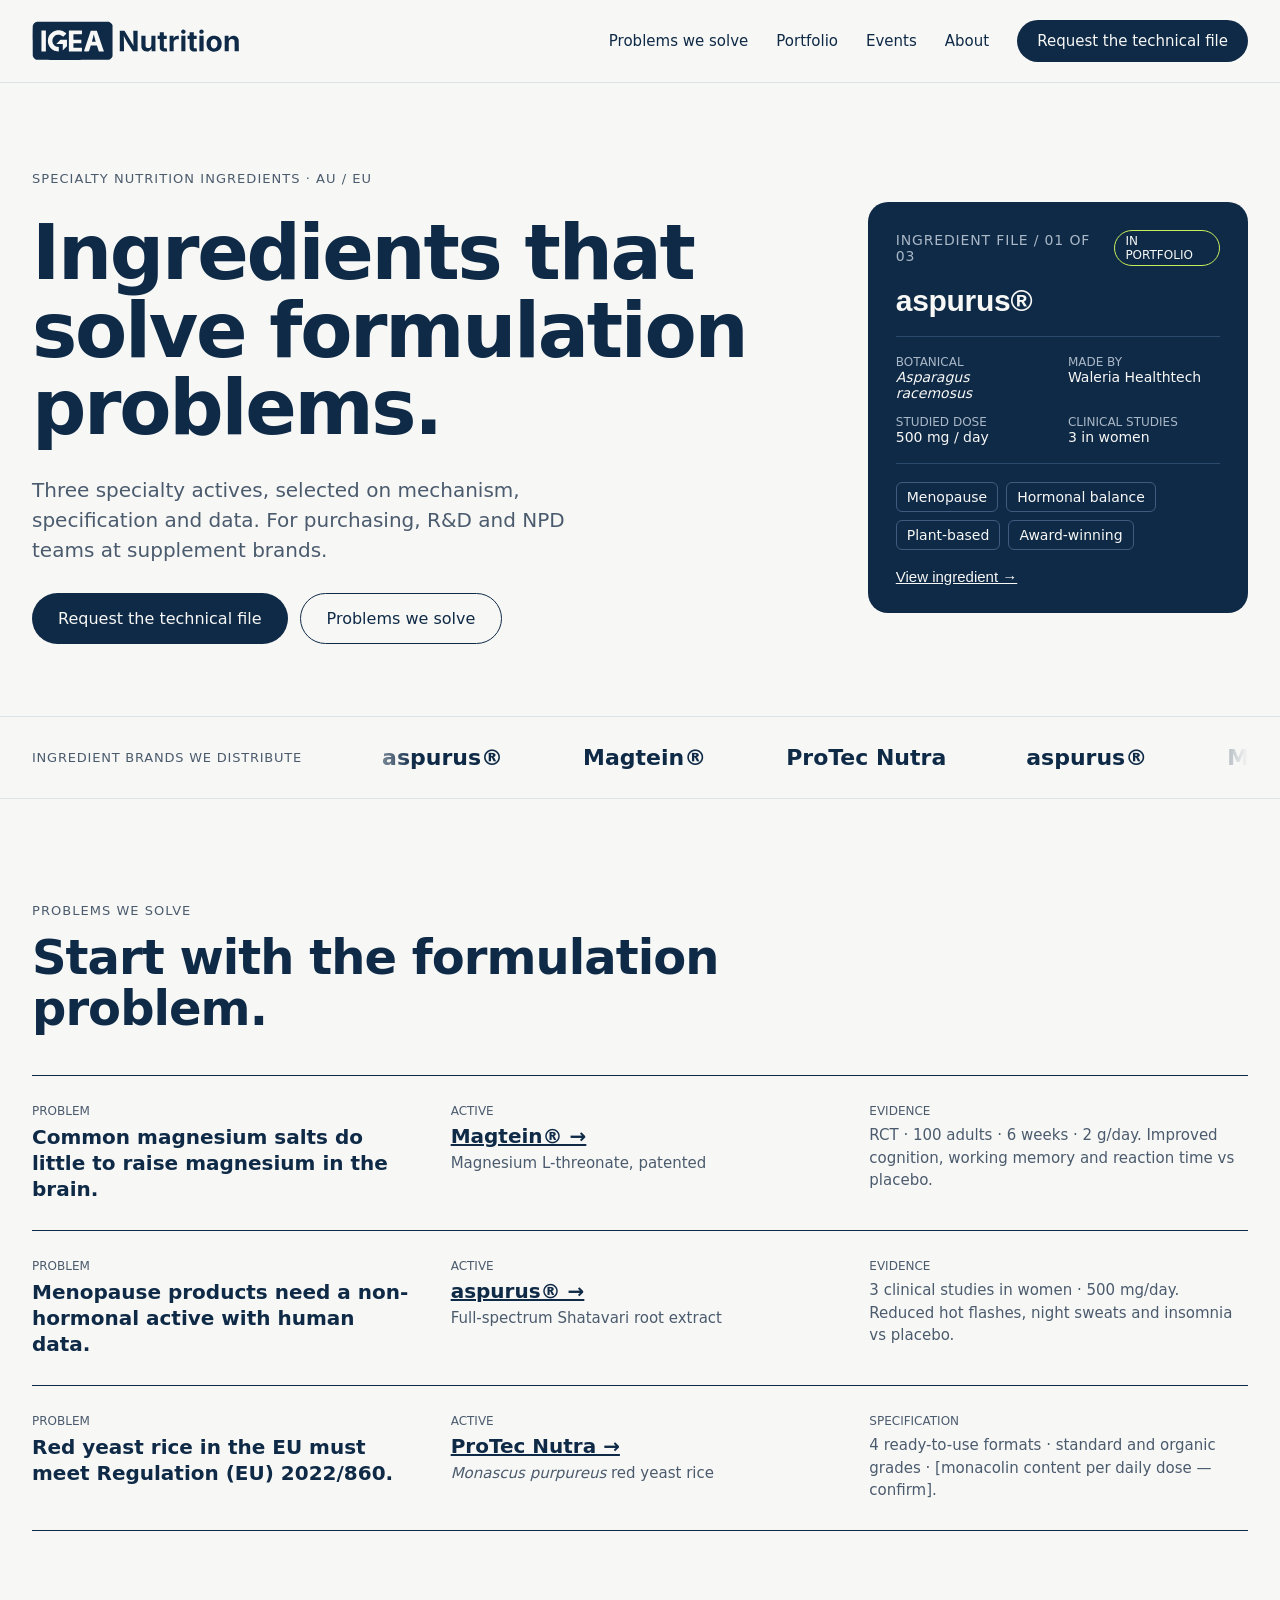
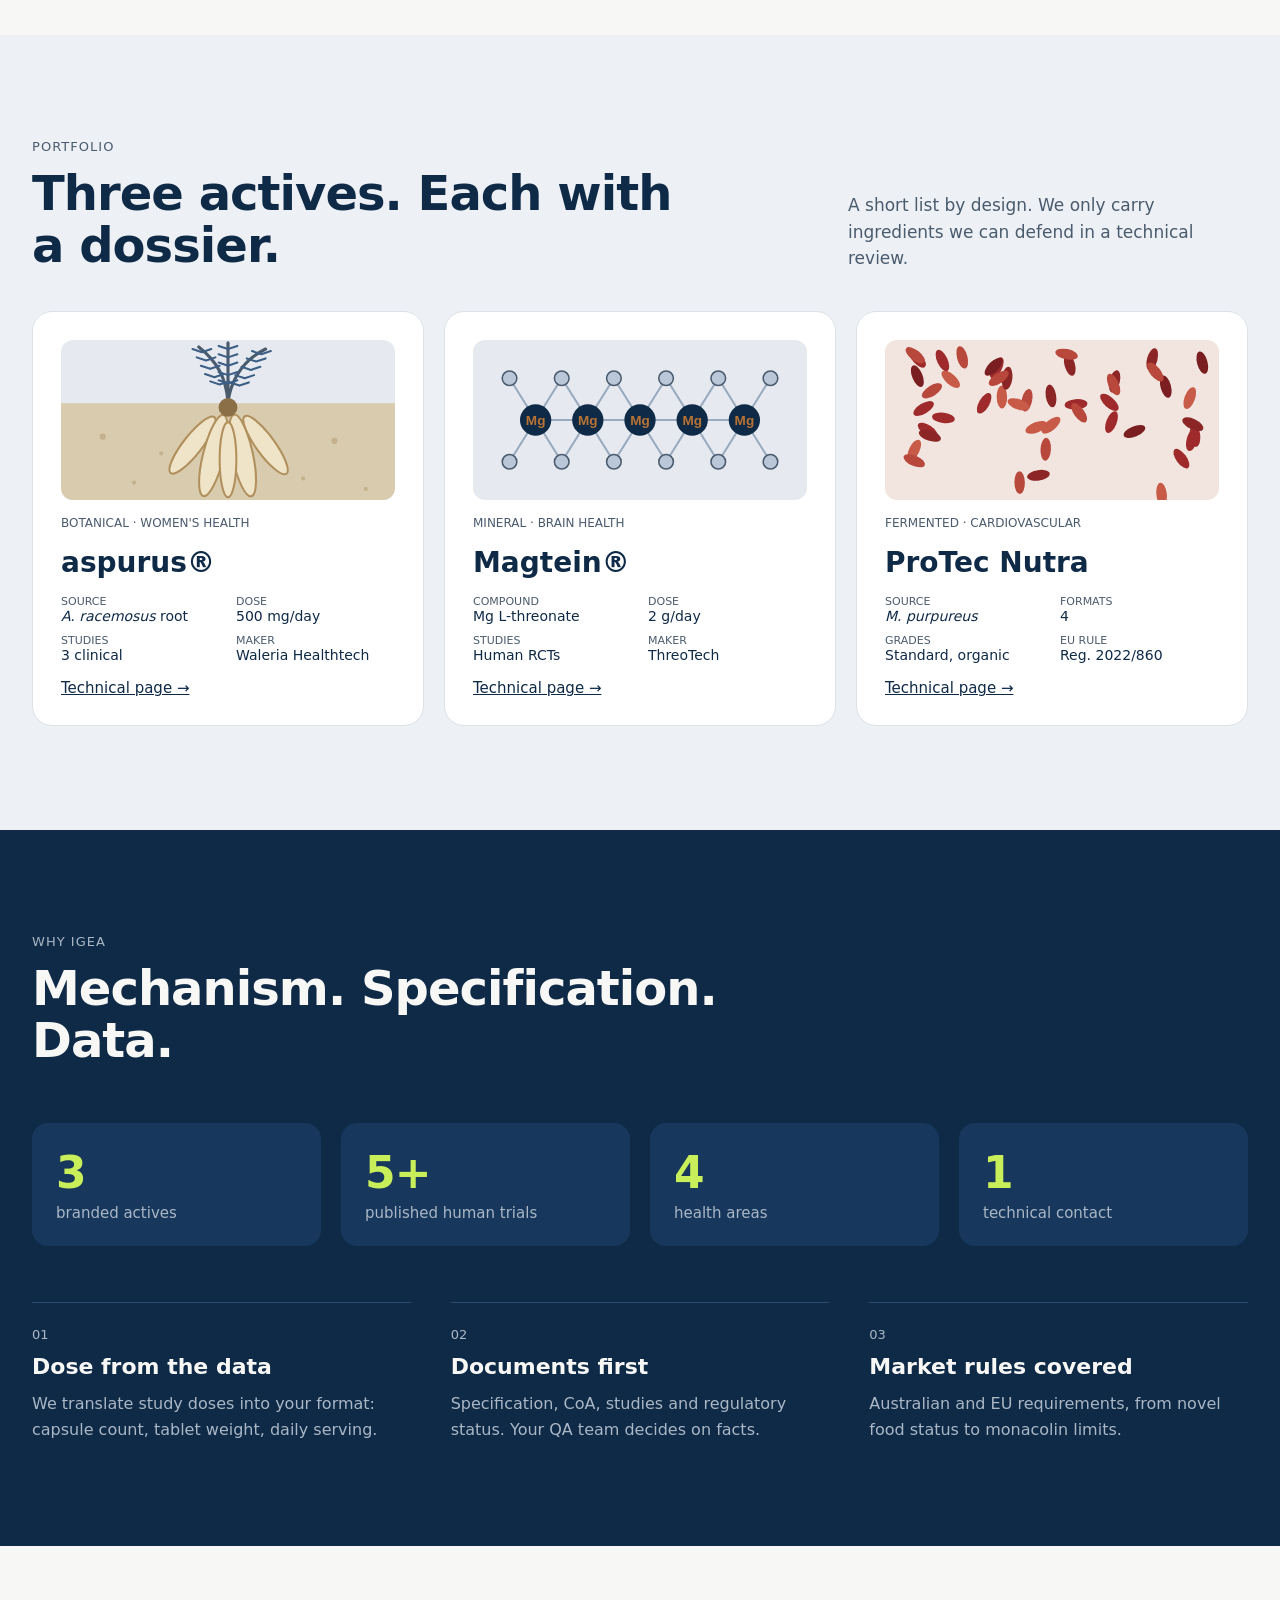
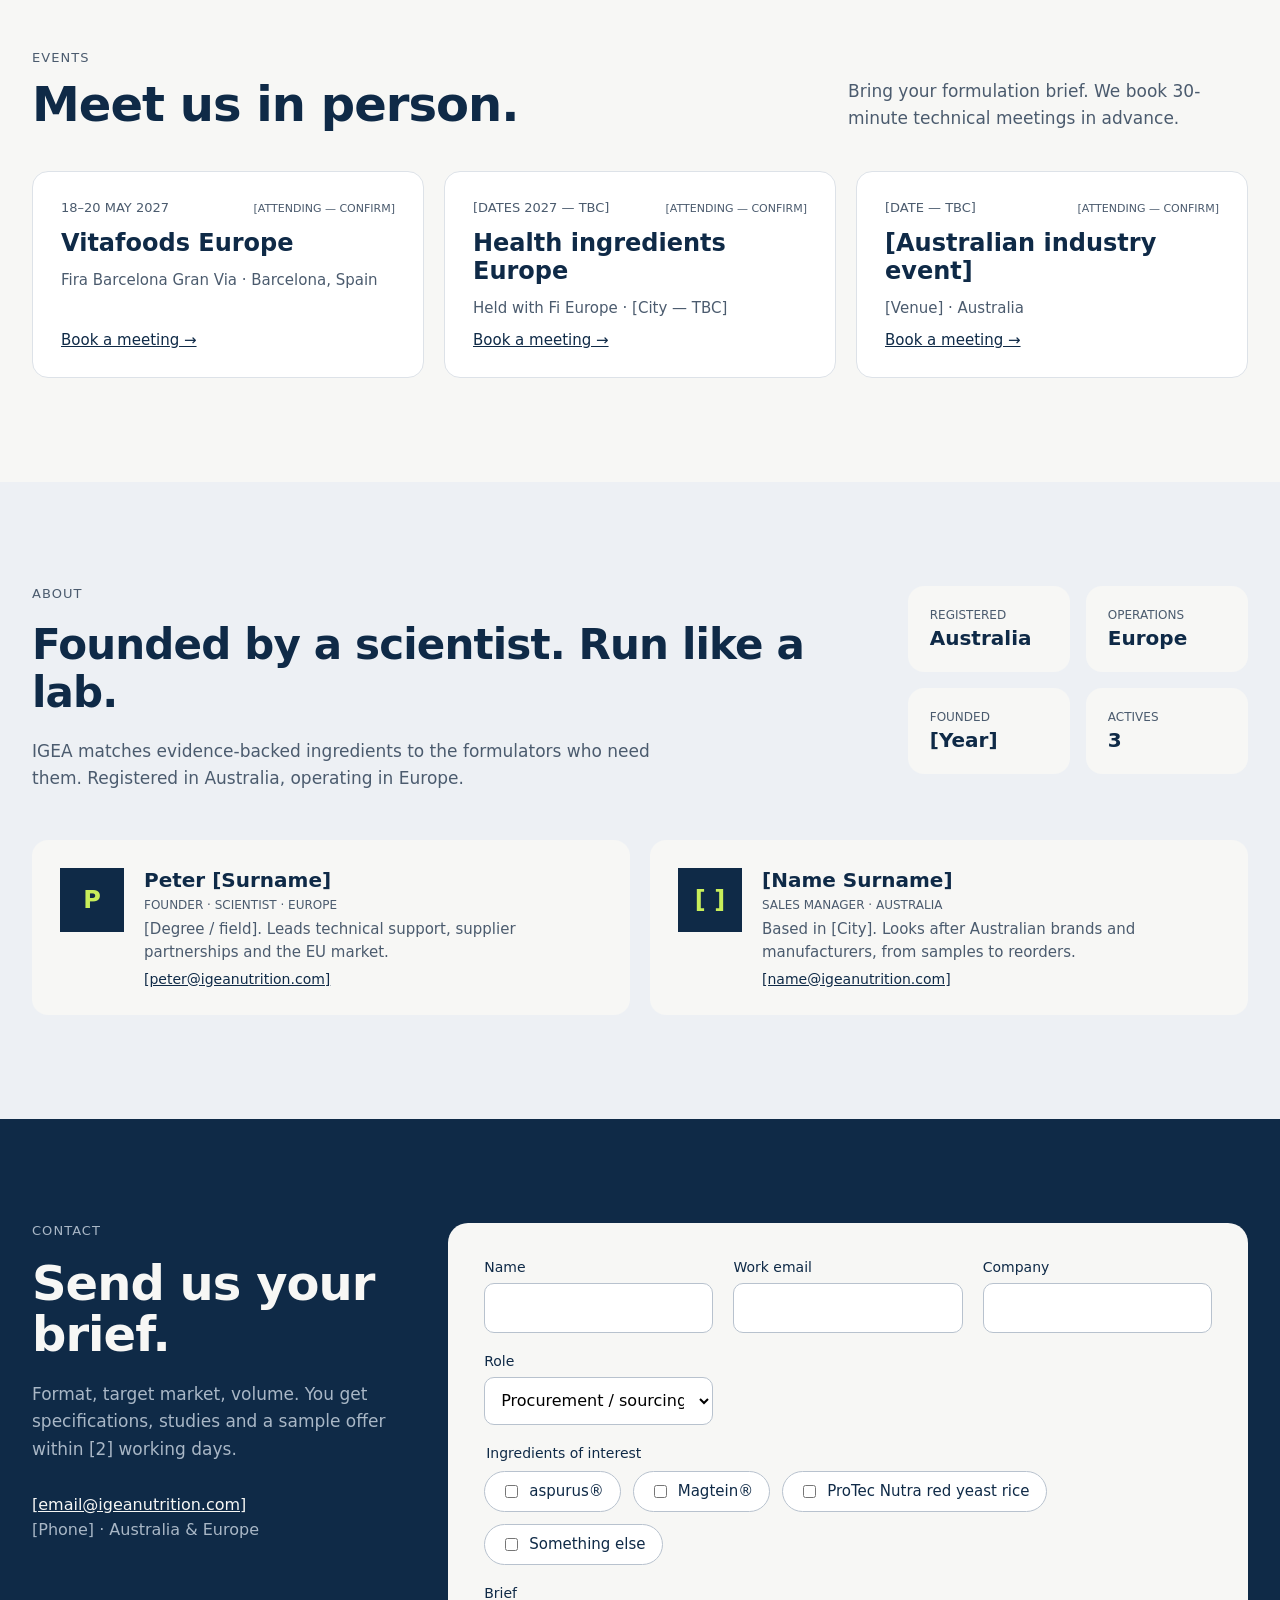
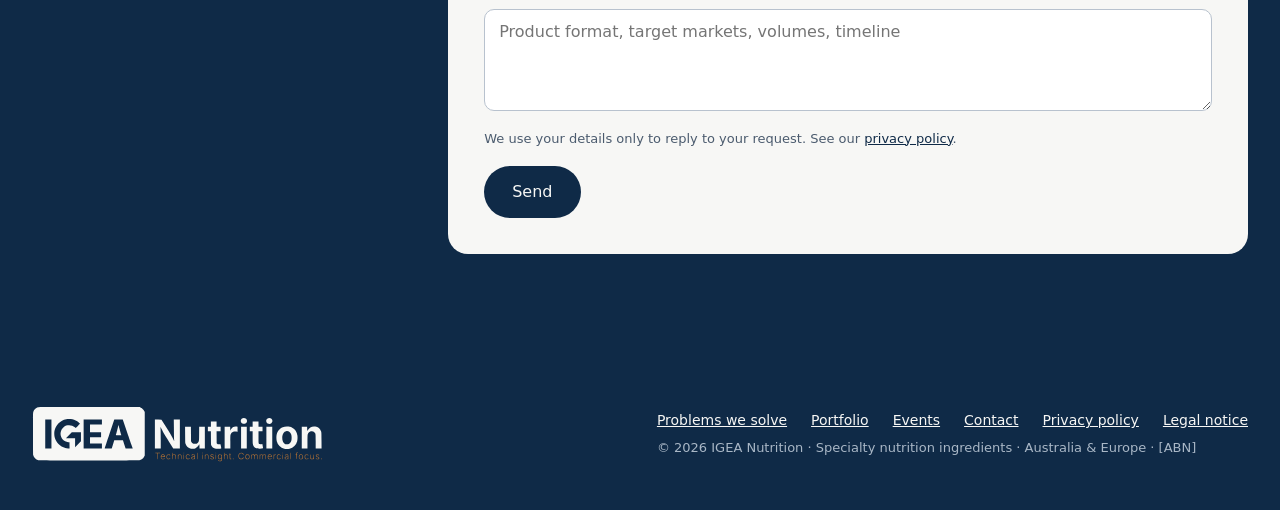
==== commit d3c6de9a: "Apply IGEA brand: logo, navy and copper palette, Inter, favicon Co-Authored-By: Claude Opus 5.5 <nor" ====
--- a/index.html
+++ b/index.html
@@ -2,13 +2,14 @@
 <html lang="en">
 <head>
 <meta charset="utf-8">
+<link rel="icon" type="image/svg+xml" href="assets/favicon.svg">
 <meta name="viewport" content="width=device-width, initial-scale=1">
 <title>IGEA Nutrition — Homepage</title>
 <meta name="description" content="IGEA Nutrition distributes branded, clinically studied nutraceutical ingredients to supplement brands and manufacturers in Australia and Europe.">
 <link rel="stylesheet" href="fonts/fonts.css">
 <style>
-body{margin:0;background:#F5F7F4}
-a{color:#0E2620}a:hover{color:#2F7D5B}
+body{margin:0;background:#F7F7F5}
+a{color:#0F2A47}a:hover{color:#B87333}
 input,select,textarea,button{font-family:inherit}
 .igea-carousel{overflow:hidden;border-radius:20px}
 .igea-track{display:flex;width:400%;animation:igea-slide 16s ease-in-out infinite}
@@ -23,22 +24,18 @@
 </style>
 </head>
 <body>
-<div style="font-family: 'Geist', system-ui, sans-serif; color: #0E2620; background: #F5F7F4; width: 100%; min-height: 100vh">
+<div style="font-family: 'Inter', system-ui, sans-serif; color: #0F2A47; background: #F7F7F5; width: 100%; min-height: 100vh">
 
 <!-- NAV -->
-<header style="border-bottom: 1px solid #DCE3DE; background: #F5F7F4">
+<header style="border-bottom: 1px solid #DDE2E8; background: #F7F7F5">
 <nav aria-label="Main" style="max-width: 1240px; margin: 0 auto; padding: 20px 32px; display: flex; flex-wrap: wrap; align-items: center; justify-content: space-between; gap: 16px">
-<a href="#top" style="display: flex; align-items: center; gap: 10px; text-decoration: none">
-<svg width="28" height="28" viewBox="0 0 28 28" aria-hidden="true"><circle cx="14" cy="14" r="13" fill="none" stroke="#0E2620" stroke-width="2"></circle><path d="M14 6v16M8 12c2 3 10 3 12 0" fill="none" stroke="#C8EE5A" stroke-width="2" stroke-linecap="round"></path></svg>
-<span style="font-weight: 700; font-size: 22px; letter-spacing: 0.08em">IGEA</span>
-<span style="font-family: 'Geist Mono', monospace; font-size: 12px; color: #4A5D56; letter-spacing: 0.06em">NUTRITION</span>
-</a>
+<a href="#top" aria-label="IGEA Nutrition home" style="display: flex; align-items: center; text-decoration: none"><svg viewBox="0 0 1734 334" role="img" aria-label="IGEA Nutrition" style="display: block; height: 40px; width: auto"><path fill="#0F2A47" fill-rule="evenodd" d="M37.5 323.6C22.8 320.0 10.4 307.5 7.0 292.8C6.4 290.1 6.0 242.8 6.0 164.9C6.0 43.7 6.0 41.1 8.0 34.7C11.8 22.3 22.5 11.7 34.9 8.0C41.5 6.0 43.4 6.0 342.0 6.2L642.5 6.5L649.2 9.7C658.0 13.8 665.2 21.0 669.3 29.8L672.5 36.5L672.5 165.5L672.5 294.5L669.3 301.0C663.4 312.9 652.3 321.7 640.1 324.0C631.7 325.6 44.0 325.2 37.5 323.6ZM1504.5 254.4C1482.6 249.7 1466.0 233.4 1459.9 210.3C1457.1 200.1 1456.9 179.9 1459.4 169.5C1462.3 157.5 1467.3 148.4 1475.9 139.9C1488.3 127.5 1500.9 122.7 1520.5 122.7C1533.7 122.7 1542.7 124.7 1551.9 129.5C1569.1 138.6 1579.7 154.4 1583.1 176.0C1584.5 185.1 1583.7 202.2 1581.6 210.5C1575.5 233.2 1558.5 249.8 1536.5 254.5C1527.7 256.3 1513.6 256.3 1504.5 254.4ZM944.0 253.5C930.3 249.6 919.8 238.8 915.2 223.5C913.9 219.4 913.6 209.9 913.3 171.2L912.9 124.0L930.4 124.0L947.9 124.0L948.2 167.2L948.5 210.5L951.0 215.0C952.4 217.4 955.4 220.8 957.8 222.4C961.5 225.0 963.2 225.5 969.6 225.8C979.0 226.3 984.5 224.4 989.5 218.8C996.6 211.0 996.5 212.1 996.8 165.8L997.1 124.0L1014.1 124.0L1031.0 124.0L1031.0 188.5L1031.0 253.0L1015.0 253.0L999.0 253.0L999.0 245.1C999.0 240.8 998.7 235.2 998.4 232.6L997.7 227.9L994.8 233.2C990.6 240.9 982.8 248.4 975.6 251.6C970.5 253.9 967.8 254.4 959.5 254.7C952.7 254.9 947.8 254.5 944.0 253.5ZM1091.1 253.4C1081.5 250.8 1073.9 244.4 1069.8 235.5C1067.5 230.6 1067.5 229.8 1067.2 190.2L1066.9 150.0L1058.0 150.0L1049.0 150.0L1049.0 137.0L1049.0 124.0L1058.0 124.0L1067.0 124.0L1067.0 108.5L1067.0 93.0L1084.0 93.0L1101.0 93.0L1101.0 108.5L1101.0 124.0L1113.0 124.0L1125.0 124.0L1125.0 137.0L1125.0 150.0L1113.0 150.0L1100.9 150.0L1101.2 186.0L1101.5 222.0L1104.3 224.7C1106.9 227.3 1107.6 227.5 1115.7 227.5L1124.3 227.5L1126.6 239.0C1127.9 245.3 1128.9 251.0 1128.9 251.6C1129.1 254.8 1101.0 256.1 1091.1 253.4ZM1338.9 252.7C1326.0 248.3 1319.1 239.6 1317.0 225.5C1316.5 221.7 1316.0 203.1 1316.0 184.2L1316.0 150.0L1307.5 150.0L1299.0 150.0L1299.0 137.0L1299.0 124.0L1307.5 124.0L1316.0 124.0L1316.0 108.5L1316.0 93.0L1333.5 93.0L1351.0 93.0L1351.0 108.5L1351.0 124.0L1363.0 124.0L1375.0 124.0L1375.0 137.0L1375.0 150.0L1363.0 150.0L1351.0 150.0L1351.0 185.0C1351.0 223.6 1351.1 224.6 1357.0 227.0C1359.1 227.9 1362.3 228.1 1367.0 227.6L1373.9 227.0L1374.9 232.2C1378.2 248.2 1378.7 252.2 1377.6 252.6C1373.1 254.1 1365.9 255.0 1356.5 254.9C1347.7 254.9 1344.2 254.5 1338.9 252.7ZM116.0 167.0L116.0 80.0L97.5 80.0L79.0 80.0L79.0 167.0L79.0 254.0L97.5 254.0L116.0 254.0L116.0 167.0ZM223.8 235.2L223.5 216.5L216.5 215.9C186.8 213.1 165.3 184.8 171.2 156.1C173.5 144.7 177.3 137.6 185.5 129.5C193.6 121.3 200.7 117.5 212.1 115.2C226.9 112.1 243.5 116.8 255.6 127.4L260.7 131.9L273.6 118.9C284.5 107.9 286.3 105.7 285.4 104.2C284.8 103.3 281.2 99.9 277.4 96.7C268.7 89.3 253.4 81.8 241.5 78.9C230.6 76.3 214.0 76.1 203.5 78.3C168.7 85.7 141.6 112.8 134.3 147.5C132.1 157.9 132.4 174.8 134.9 185.4C142.6 217.5 167.4 243.0 199.0 251.0C207.8 253.2 210.6 253.7 218.3 253.9L224.0 254.0L223.8 235.2ZM417.0 238.5L417.0 223.0L381.5 223.0L346.0 223.0L346.0 204.5L346.0 186.0L379.0 186.0L412.0 186.0L412.0 171.5L412.0 157.0L379.0 157.0L346.0 157.0L346.0 134.0L346.0 111.0L381.5 111.0L417.0 111.0L417.0 95.5L417.0 80.0L362.5 80.0L308.0 80.0L308.0 167.0L308.0 254.0L362.5 254.0L417.0 254.0L417.0 238.5ZM483.0 229.0L490.6 204.5L516.5 204.3L542.5 204.0L550.5 229.0L558.4 254.0L579.7 254.0L600.9 254.0L592.9 230.8C588.5 218.0 575.1 178.9 563.1 144.0L541.3 80.5L516.1 80.5L490.8 80.5L462.4 166.0C446.8 213.0 434.0 252.1 434.0 252.8C434.0 253.8 438.5 254.0 454.7 253.8L475.4 253.5L483.0 229.0ZM733.0 167.0L733.0 81.0L752.7 81.2L772.3 81.5L801.7 128.5C820.7 158.8 834.2 181.5 839.7 192.5L848.2 209.5L847.6 200.0C847.3 194.8 846.7 165.9 846.4 135.8L845.7 81.0L863.9 81.0L882.0 81.0L882.0 167.0L882.0 253.0L862.2 253.0L842.5 253.0L817.2 212.6C789.4 168.3 781.9 155.6 772.8 137.2C769.4 130.5 766.5 125.1 766.3 125.3C766.2 125.5 766.4 132.2 767.0 140.1C767.5 148.0 768.0 176.7 768.0 203.8L768.0 253.0L750.5 253.0L733.0 253.0L733.0 167.0ZM1149.0 188.5L1149.0 124.0L1165.5 124.0L1181.9 124.0L1182.2 135.8L1182.5 147.5L1185.1 141.9C1191.8 127.6 1204.4 120.7 1220.2 122.5L1226.0 123.2L1226.0 138.6L1226.0 154.0L1223.4 153.4C1221.9 153.0 1217.1 152.7 1212.6 152.6C1205.3 152.5 1203.8 152.8 1197.9 155.7C1193.3 158.0 1190.4 160.2 1188.5 162.9C1183.2 170.7 1183.1 171.4 1183.0 213.8L1183.0 253.0L1166.0 253.0L1149.0 253.0L1149.0 188.5ZM1247.0 188.5L1247.0 124.0L1264.0 124.0L1281.0 124.0L1281.0 188.5L1281.0 253.0L1264.0 253.0L1247.0 253.0L1247.0 188.5ZM1398.0 188.5L1398.0 124.0L1415.5 124.0L1433.0 124.0L1433.0 188.5L1433.0 253.0L1415.5 253.0L1398.0 253.0L1398.0 188.5ZM1609.0 188.5L1609.0 124.0L1625.0 124.0L1641.0 124.0L1641.0 128.8C1641.0 131.4 1641.3 137.2 1641.6 141.6L1642.3 149.8L1644.9 144.9C1653.9 128.1 1670.0 120.2 1689.8 123.0C1706.7 125.3 1718.6 135.4 1724.3 152.3C1726.3 158.2 1726.5 160.8 1726.8 205.8L1727.1 253.0L1709.6 253.0L1692.0 253.0L1692.0 211.7C1692.0 165.5 1691.8 164.2 1685.3 157.6C1675.3 147.7 1656.3 149.5 1648.3 161.3C1646.6 163.9 1644.7 168.2 1644.1 171.0C1643.4 174.2 1643.0 190.7 1643.0 214.5L1643.0 253.0L1626.0 253.0L1609.0 253.0L1609.0 188.5ZM292.0 183.8L292.0 157.0L264.7 157.0L237.5 157.0L220.0 174.5L202.5 192.0L229.8 192.0L257.0 192.0L257.0 218.7L257.0 245.5L274.5 228.0L292.0 210.5L292.0 183.8ZM1533.8 225.4C1539.4 221.9 1543.9 215.6 1546.6 207.4C1549.4 198.7 1549.2 177.9 1546.2 169.6C1540.6 154.5 1529.2 147.2 1515.5 150.0C1502.9 152.6 1495.3 163.1 1493.1 180.9C1491.9 190.5 1493.1 202.5 1496.1 210.5C1498.7 217.5 1505.8 225.4 1511.3 227.4C1518.0 229.9 1527.9 229.0 1533.8 225.4ZM500.5 172.2C501.9 168.5 508.9 141.8 512.0 127.8C513.9 119.6 515.5 113.2 515.7 113.4C515.9 113.6 518.5 123.2 521.5 134.6C524.5 146.1 528.2 159.7 529.8 164.8L532.8 174.0L516.3 174.0C501.0 174.0 499.8 173.9 500.5 172.2ZM1259.4 106.1C1253.9 104.7 1249.2 101.1 1247.1 96.6C1238.2 78.3 1261.6 62.7 1277.0 76.7C1285.9 84.7 1283.9 98.9 1273.1 104.4C1269.6 106.2 1263.2 107.0 1259.4 106.1ZM1410.6 105.9C1402.2 103.9 1397.0 97.5 1397.0 89.1C1397.0 83.1 1398.7 79.3 1403.0 75.6C1415.0 65.6 1434.0 73.6 1434.0 88.7C1434.0 95.1 1432.2 99.0 1427.7 102.4C1425.1 104.4 1417.2 107.2 1415.0 106.9C1414.7 106.8 1412.8 106.4 1410.6 105.9Z"></path></svg></a>
 <div style="display: flex; flex-wrap: wrap; align-items: center; gap: 28px; font-size: 15px">
 <a href="#problems" style="text-decoration: none">Problems we solve</a>
 <a href="#ingredients" style="text-decoration: none">Portfolio</a>
 <a href="#events" style="text-decoration: none">Events</a>
 <a href="#about" style="text-decoration: none">About</a>
-<a href="#contact" style="text-decoration: none; background: #0E2620; color: #F5F7F4; padding: 12px 20px; border-radius: 999px; font-weight: 500">Request the technical file</a>
+<a href="#contact" style="text-decoration: none; background: #0F2A47; color: #F7F7F5; padding: 12px 20px; border-radius: 999px; font-weight: 500">Request the technical file</a>
 </div>
 </nav>
 </header>
@@ -46,51 +43,51 @@
 <!-- HERO -->
 <section id="top" style="max-width: 1240px; margin: 0 auto; padding: 88px 32px 72px; display: flex; flex-wrap: wrap; gap: 56px; align-items: center">
 <div style="flex: 999 1 560px; min-width: 0; display: flex; flex-direction: column; gap: 28px">
-<p style="margin: 0; font-family: 'Geist Mono', monospace; font-size: 13px; letter-spacing: 0.08em; color: #2F6B50">BRANDED INGREDIENT DISTRIBUTION · AU / EU</p>
-<h1 style="margin: 0; font-size: clamp(44px, 6vw, 76px); line-height: 1.02; letter-spacing: -0.03em; font-weight: 600">Specified on evidence, not on price.</h1>
-<p style="margin: 0; font-size: 20px; line-height: 1.5; color: #4A5D56; max-width: 600px">Three clinically studied, branded actives. Technical support from a scientist. Supplied to brands and CDMOs in Australia and the EU.</p>
+<p style="margin: 0; font-family: 'Inter', system-ui, sans-serif; font-size: 13px; letter-spacing: 0.08em; color: #4B5B6E">SPECIALTY NUTRITION INGREDIENTS · AU / EU</p>
+<h1 style="margin: 0; font-size: clamp(44px, 6vw, 76px); line-height: 1.02; letter-spacing: -0.03em; font-weight: 700">Ingredients that solve formulation problems.</h1>
+<p style="margin: 0; font-size: 20px; line-height: 1.5; color: #4B5B6E; max-width: 600px">Three specialty actives, selected on mechanism, specification and data. For purchasing, R&amp;D and NPD teams at supplement brands.</p>
 <div style="display: flex; flex-wrap: wrap; gap: 12px">
-<a href="#contact" style="text-decoration: none; background: #0E2620; color: #F5F7F4; padding: 16px 26px; border-radius: 999px; font-weight: 500; font-size: 16px">Request the technical file</a>
-<a href="#problems" style="text-decoration: none; border: 1px solid #0E2620; padding: 15px 26px; border-radius: 999px; font-weight: 500; font-size: 16px">Problems we solve</a>
+<a href="#contact" style="text-decoration: none; background: #0F2A47; color: #F7F7F5; padding: 16px 26px; border-radius: 999px; font-weight: 500; font-size: 16px">Request the technical file</a>
+<a href="#problems" style="text-decoration: none; border: 1px solid #0F2A47; padding: 15px 26px; border-radius: 999px; font-weight: 500; font-size: 16px">Problems we solve</a>
 </div>
 </div>
 <!-- ingredient file carousel -->
 <div class="igea-carousel" aria-label="Ingredient files" style="flex: 1 1 380px; min-width: 0; max-width: 520px">
 <div class="igea-track">
 <div class="igea-slide">
-<div style="background: #0E2620; color: #EAF2EC; padding: 28px; display: flex; flex-direction: column; gap: 18px; font-family: 'Geist Mono', monospace; font-size: 14px; min-height: 340px; box-sizing: border-box">
-<div style="display: flex; justify-content: space-between; align-items: center"><span style="color: #A9BDB4; letter-spacing: 0.06em">INGREDIENT FILE / 01 OF 03</span><span style="background: #C8EE5A; color: #0E2620; padding: 4px 10px; border-radius: 999px; font-size: 12px; font-weight: 500">IN PORTFOLIO</span></div>
-<div style="font-family: 'Geist', sans-serif; font-size: 30px; font-weight: 600; letter-spacing: -0.01em">aspurus®</div>
-<div style="display: grid; grid-template-columns: repeat(2, minmax(0, 1fr)); gap: 14px 20px; border-top: 1px solid #2A4A40; padding-top: 18px"><div><div style="color: #A9BDB4; font-size: 12px">BOTANICAL</div><div><i>Asparagus racemosus</i></div></div><div><div style="color: #A9BDB4; font-size: 12px">MADE BY</div><div>Waleria Healthtech</div></div><div><div style="color: #A9BDB4; font-size: 12px">STUDIED DOSE</div><div>500 mg / day</div></div><div><div style="color: #A9BDB4; font-size: 12px">CLINICAL STUDIES</div><div>3 in women</div></div></div>
-<div style="border-top: 1px solid #2A4A40; padding-top: 18px; display: flex; flex-wrap: wrap; gap: 8px"><span style="border: 1px solid #3C5E53; padding: 6px 10px; border-radius: 6px">Menopause</span><span style="border: 1px solid #3C5E53; padding: 6px 10px; border-radius: 6px">Hormonal balance</span><span style="border: 1px solid #3C5E53; padding: 6px 10px; border-radius: 6px">Plant-based</span><span style="border: 1px solid #3C5E53; padding: 6px 10px; border-radius: 6px">Award-winning</span></div>
-<a href="aspurus.html" style="color: #EAF2EC; font-family: 'Geist', sans-serif; font-weight: 500; font-size: 15px; margin-top: auto">View ingredient →</a>
+<div style="background: #0F2A47; color: #F7F7F5; padding: 28px; display: flex; flex-direction: column; gap: 18px; font-family: 'Inter', system-ui, sans-serif; font-size: 14px; min-height: 340px; box-sizing: border-box">
+<div style="display: flex; justify-content: space-between; align-items: center"><span style="color: #A9B7C6; letter-spacing: 0.06em">INGREDIENT FILE / 01 OF 03</span><span style="border: 1px solid #C8EE5A; color: #F7F7F5; padding: 3px 10px; border-radius: 999px; font-size: 12px; font-weight: 500">IN PORTFOLIO</span></div>
+<div style="font-family: 'Inter', sans-serif; font-size: 30px; font-weight: 700; letter-spacing: -0.01em">aspurus®</div>
+<div style="display: grid; grid-template-columns: repeat(2, minmax(0, 1fr)); gap: 14px 20px; border-top: 1px solid #2B4A6E; padding-top: 18px"><div><div style="color: #A9B7C6; font-size: 12px">BOTANICAL</div><div><i>Asparagus racemosus</i></div></div><div><div style="color: #A9B7C6; font-size: 12px">MADE BY</div><div>Waleria Healthtech</div></div><div><div style="color: #A9B7C6; font-size: 12px">STUDIED DOSE</div><div>500 mg / day</div></div><div><div style="color: #A9B7C6; font-size: 12px">CLINICAL STUDIES</div><div>3 in women</div></div></div>
+<div style="border-top: 1px solid #2B4A6E; padding-top: 18px; display: flex; flex-wrap: wrap; gap: 8px"><span style="border: 1px solid #3F5C80; padding: 6px 10px; border-radius: 6px">Menopause</span><span style="border: 1px solid #3F5C80; padding: 6px 10px; border-radius: 6px">Hormonal balance</span><span style="border: 1px solid #3F5C80; padding: 6px 10px; border-radius: 6px">Plant-based</span><span style="border: 1px solid #3F5C80; padding: 6px 10px; border-radius: 6px">Award-winning</span></div>
+<a href="aspurus.html" style="color: #F7F7F5; font-family: 'Inter', sans-serif; font-weight: 500; font-size: 15px; margin-top: auto">View ingredient →</a>
 </div>
 </div>
 <div class="igea-slide">
-<div style="background: #0E2620; color: #EAF2EC; padding: 28px; display: flex; flex-direction: column; gap: 18px; font-family: 'Geist Mono', monospace; font-size: 14px; min-height: 340px; box-sizing: border-box">
-<div style="display: flex; justify-content: space-between; align-items: center"><span style="color: #A9BDB4; letter-spacing: 0.06em">INGREDIENT FILE / 02 OF 03</span><span style="background: #C8EE5A; color: #0E2620; padding: 4px 10px; border-radius: 999px; font-size: 12px; font-weight: 500">IN PORTFOLIO</span></div>
-<div style="font-family: 'Geist', sans-serif; font-size: 30px; font-weight: 600; letter-spacing: -0.01em">Magtein®</div>
-<div style="display: grid; grid-template-columns: repeat(2, minmax(0, 1fr)); gap: 14px 20px; border-top: 1px solid #2A4A40; padding-top: 18px"><div><div style="color: #A9BDB4; font-size: 12px">COMPOUND</div><div>Magnesium L-threonate</div></div><div><div style="color: #A9BDB4; font-size: 12px">MADE BY</div><div>ThreoTech</div></div><div><div style="color: #A9BDB4; font-size: 12px">STUDIED DOSE</div><div>2 g / day</div></div><div><div style="color: #A9BDB4; font-size: 12px">LATEST RCT</div><div>100 adults · 6 weeks</div></div></div>
-<div style="border-top: 1px solid #2A4A40; padding-top: 18px; display: flex; flex-wrap: wrap; gap: 8px"><span style="border: 1px solid #3C5E53; padding: 6px 10px; border-radius: 6px">Cognition</span><span style="border: 1px solid #3C5E53; padding: 6px 10px; border-radius: 6px">Brain ageing</span><span style="border: 1px solid #3C5E53; padding: 6px 10px; border-radius: 6px">Sleep</span><span style="border: 1px solid #3C5E53; padding: 6px 10px; border-radius: 6px">Patented</span></div>
-<a href="magtein.html" style="color: #EAF2EC; font-family: 'Geist', sans-serif; font-weight: 500; font-size: 15px; margin-top: auto">View ingredient →</a>
+<div style="background: #0F2A47; color: #F7F7F5; padding: 28px; display: flex; flex-direction: column; gap: 18px; font-family: 'Inter', system-ui, sans-serif; font-size: 14px; min-height: 340px; box-sizing: border-box">
+<div style="display: flex; justify-content: space-between; align-items: center"><span style="color: #A9B7C6; letter-spacing: 0.06em">INGREDIENT FILE / 02 OF 03</span><span style="border: 1px solid #C8EE5A; color: #F7F7F5; padding: 3px 10px; border-radius: 999px; font-size: 12px; font-weight: 500">IN PORTFOLIO</span></div>
+<div style="font-family: 'Inter', sans-serif; font-size: 30px; font-weight: 700; letter-spacing: -0.01em">Magtein®</div>
+<div style="display: grid; grid-template-columns: repeat(2, minmax(0, 1fr)); gap: 14px 20px; border-top: 1px solid #2B4A6E; padding-top: 18px"><div><div style="color: #A9B7C6; font-size: 12px">COMPOUND</div><div>Magnesium L-threonate</div></div><div><div style="color: #A9B7C6; font-size: 12px">MADE BY</div><div>ThreoTech</div></div><div><div style="color: #A9B7C6; font-size: 12px">STUDIED DOSE</div><div>2 g / day</div></div><div><div style="color: #A9B7C6; font-size: 12px">LATEST RCT</div><div>100 adults · 6 weeks</div></div></div>
+<div style="border-top: 1px solid #2B4A6E; padding-top: 18px; display: flex; flex-wrap: wrap; gap: 8px"><span style="border: 1px solid #3F5C80; padding: 6px 10px; border-radius: 6px">Cognition</span><span style="border: 1px solid #3F5C80; padding: 6px 10px; border-radius: 6px">Brain ageing</span><span style="border: 1px solid #3F5C80; padding: 6px 10px; border-radius: 6px">Sleep</span><span style="border: 1px solid #3F5C80; padding: 6px 10px; border-radius: 6px">Patented</span></div>
+<a href="magtein.html" style="color: #F7F7F5; font-family: 'Inter', sans-serif; font-weight: 500; font-size: 15px; margin-top: auto">View ingredient →</a>
 </div>
 </div>
 <div class="igea-slide">
-<div style="background: #0E2620; color: #EAF2EC; padding: 28px; display: flex; flex-direction: column; gap: 18px; font-family: 'Geist Mono', monospace; font-size: 14px; min-height: 340px; box-sizing: border-box">
-<div style="display: flex; justify-content: space-between; align-items: center"><span style="color: #A9BDB4; letter-spacing: 0.06em">INGREDIENT FILE / 03 OF 03</span><span style="background: #C8EE5A; color: #0E2620; padding: 4px 10px; border-radius: 999px; font-size: 12px; font-weight: 500">IN PORTFOLIO</span></div>
-<div style="font-family: 'Geist', sans-serif; font-size: 30px; font-weight: 600; letter-spacing: -0.01em">ProTec Nutra</div>
-<div style="display: grid; grid-template-columns: repeat(2, minmax(0, 1fr)); gap: 14px 20px; border-top: 1px solid #2A4A40; padding-top: 18px"><div><div style="color: #A9BDB4; font-size: 12px">SOURCE</div><div><i>Monascus purpureus</i></div></div><div><div style="color: #A9BDB4; font-size: 12px">FORMATS</div><div>Powder · granule · beadlet · capsule</div></div><div><div style="color: #A9BDB4; font-size: 12px">GRADES</div><div>Standard &amp; organic</div></div><div><div style="color: #A9BDB4; font-size: 12px">EU RULE</div><div>Reg. (EU) 2022/860</div></div></div>
-<div style="border-top: 1px solid #2A4A40; padding-top: 18px; display: flex; flex-wrap: wrap; gap: 8px"><span style="border: 1px solid #3C5E53; padding: 6px 10px; border-radius: 6px">Heart health</span><span style="border: 1px solid #3C5E53; padding: 6px 10px; border-radius: 6px">Fermented</span><span style="border: 1px solid #3C5E53; padding: 6px 10px; border-radius: 6px">Organic option</span><span style="border: 1px solid #3C5E53; padding: 6px 10px; border-radius: 6px">EU supplements</span></div>
-<a href="protec-nutra.html" style="color: #EAF2EC; font-family: 'Geist', sans-serif; font-weight: 500; font-size: 15px; margin-top: auto">View ingredient →</a>
+<div style="background: #0F2A47; color: #F7F7F5; padding: 28px; display: flex; flex-direction: column; gap: 18px; font-family: 'Inter', system-ui, sans-serif; font-size: 14px; min-height: 340px; box-sizing: border-box">
+<div style="display: flex; justify-content: space-between; align-items: center"><span style="color: #A9B7C6; letter-spacing: 0.06em">INGREDIENT FILE / 03 OF 03</span><span style="border: 1px solid #C8EE5A; color: #F7F7F5; padding: 3px 10px; border-radius: 999px; font-size: 12px; font-weight: 500">IN PORTFOLIO</span></div>
+<div style="font-family: 'Inter', sans-serif; font-size: 30px; font-weight: 700; letter-spacing: -0.01em">ProTec Nutra</div>
+<div style="display: grid; grid-template-columns: repeat(2, minmax(0, 1fr)); gap: 14px 20px; border-top: 1px solid #2B4A6E; padding-top: 18px"><div><div style="color: #A9B7C6; font-size: 12px">SOURCE</div><div><i>Monascus purpureus</i></div></div><div><div style="color: #A9B7C6; font-size: 12px">FORMATS</div><div>Powder · granule · beadlet · capsule</div></div><div><div style="color: #A9B7C6; font-size: 12px">GRADES</div><div>Standard &amp; organic</div></div><div><div style="color: #A9B7C6; font-size: 12px">EU RULE</div><div>Reg. (EU) 2022/860</div></div></div>
+<div style="border-top: 1px solid #2B4A6E; padding-top: 18px; display: flex; flex-wrap: wrap; gap: 8px"><span style="border: 1px solid #3F5C80; padding: 6px 10px; border-radius: 6px">Heart health</span><span style="border: 1px solid #3F5C80; padding: 6px 10px; border-radius: 6px">Fermented</span><span style="border: 1px solid #3F5C80; padding: 6px 10px; border-radius: 6px">Organic option</span><span style="border: 1px solid #3F5C80; padding: 6px 10px; border-radius: 6px">EU supplements</span></div>
+<a href="protec-nutra.html" style="color: #F7F7F5; font-family: 'Inter', sans-serif; font-weight: 500; font-size: 15px; margin-top: auto">View ingredient →</a>
 </div>
 </div>
 <div class="igea-slide" aria-hidden="true">
-<div style="background: #0E2620; color: #EAF2EC; padding: 28px; display: flex; flex-direction: column; gap: 18px; font-family: 'Geist Mono', monospace; font-size: 14px; min-height: 340px; box-sizing: border-box">
-<div style="display: flex; justify-content: space-between; align-items: center"><span style="color: #A9BDB4; letter-spacing: 0.06em">INGREDIENT FILE / 01 OF 03</span><span style="background: #C8EE5A; color: #0E2620; padding: 4px 10px; border-radius: 999px; font-size: 12px; font-weight: 500">IN PORTFOLIO</span></div>
-<div style="font-family: 'Geist', sans-serif; font-size: 30px; font-weight: 600; letter-spacing: -0.01em">aspurus®</div>
-<div style="display: grid; grid-template-columns: repeat(2, minmax(0, 1fr)); gap: 14px 20px; border-top: 1px solid #2A4A40; padding-top: 18px"><div><div style="color: #A9BDB4; font-size: 12px">BOTANICAL</div><div><i>Asparagus racemosus</i></div></div><div><div style="color: #A9BDB4; font-size: 12px">MADE BY</div><div>Waleria Healthtech</div></div><div><div style="color: #A9BDB4; font-size: 12px">STUDIED DOSE</div><div>500 mg / day</div></div><div><div style="color: #A9BDB4; font-size: 12px">CLINICAL STUDIES</div><div>3 in women</div></div></div>
-<div style="border-top: 1px solid #2A4A40; padding-top: 18px; display: flex; flex-wrap: wrap; gap: 8px"><span style="border: 1px solid #3C5E53; padding: 6px 10px; border-radius: 6px">Menopause</span><span style="border: 1px solid #3C5E53; padding: 6px 10px; border-radius: 6px">Hormonal balance</span><span style="border: 1px solid #3C5E53; padding: 6px 10px; border-radius: 6px">Plant-based</span><span style="border: 1px solid #3C5E53; padding: 6px 10px; border-radius: 6px">Award-winning</span></div>
-<a href="aspurus.html" tabindex="-1" style="color: #EAF2EC; font-family: 'Geist', sans-serif; font-weight: 500; font-size: 15px; margin-top: auto">View ingredient →</a>
+<div style="background: #0F2A47; color: #F7F7F5; padding: 28px; display: flex; flex-direction: column; gap: 18px; font-family: 'Inter', system-ui, sans-serif; font-size: 14px; min-height: 340px; box-sizing: border-box">
+<div style="display: flex; justify-content: space-between; align-items: center"><span style="color: #A9B7C6; letter-spacing: 0.06em">INGREDIENT FILE / 01 OF 03</span><span style="border: 1px solid #C8EE5A; color: #F7F7F5; padding: 3px 10px; border-radius: 999px; font-size: 12px; font-weight: 500">IN PORTFOLIO</span></div>
+<div style="font-family: 'Inter', sans-serif; font-size: 30px; font-weight: 700; letter-spacing: -0.01em">aspurus®</div>
+<div style="display: grid; grid-template-columns: repeat(2, minmax(0, 1fr)); gap: 14px 20px; border-top: 1px solid #2B4A6E; padding-top: 18px"><div><div style="color: #A9B7C6; font-size: 12px">BOTANICAL</div><div><i>Asparagus racemosus</i></div></div><div><div style="color: #A9B7C6; font-size: 12px">MADE BY</div><div>Waleria Healthtech</div></div><div><div style="color: #A9B7C6; font-size: 12px">STUDIED DOSE</div><div>500 mg / day</div></div><div><div style="color: #A9B7C6; font-size: 12px">CLINICAL STUDIES</div><div>3 in women</div></div></div>
+<div style="border-top: 1px solid #2B4A6E; padding-top: 18px; display: flex; flex-wrap: wrap; gap: 8px"><span style="border: 1px solid #3F5C80; padding: 6px 10px; border-radius: 6px">Menopause</span><span style="border: 1px solid #3F5C80; padding: 6px 10px; border-radius: 6px">Hormonal balance</span><span style="border: 1px solid #3F5C80; padding: 6px 10px; border-radius: 6px">Plant-based</span><span style="border: 1px solid #3F5C80; padding: 6px 10px; border-radius: 6px">Award-winning</span></div>
+<a href="aspurus.html" tabindex="-1" style="color: #F7F7F5; font-family: 'Inter', sans-serif; font-weight: 500; font-size: 15px; margin-top: auto">View ingredient →</a>
 </div>
 </div>
 </div>
@@ -98,9 +95,9 @@
 </section>
 
 <!-- PARTNER STRIP -->
-<section aria-label="Ingredient brands we distribute" style="border-top: 1px solid #DCE3DE; border-bottom: 1px solid #DCE3DE">
+<section aria-label="Ingredient brands we distribute" style="border-top: 1px solid #DDE2E8; border-bottom: 1px solid #DDE2E8">
 <div style="max-width: 1240px; margin: 0 auto; padding: 28px 32px; display: flex; flex-wrap: wrap; gap: 24px 40px; align-items: center">
-<span style="font-family: 'Geist Mono', monospace; font-size: 13px; color: #4A5D56; letter-spacing: 0.06em; white-space: nowrap">INGREDIENT BRANDS WE DISTRIBUTE</span>
+<span style="font-family: 'Inter', system-ui, sans-serif; font-size: 13px; color: #4B5B6E; letter-spacing: 0.06em; white-space: nowrap">INGREDIENT BRANDS WE DISTRIBUTE</span>
 <div class="igea-marquee-box">
 <div class="igea-marquee">
 <span>aspurus®</span><span>Magtein®</span><span>ProTec Nutra</span><span>aspurus®</span><span>Magtein®</span><span>ProTec Nutra</span>
@@ -112,75 +109,75 @@
 <!-- PROBLEMS WE SOLVE -->
 <section id="problems" style="max-width: 1240px; margin: 0 auto; padding: 104px 32px; display: flex; flex-direction: column; gap: 40px">
 <div style="display: flex; flex-direction: column; gap: 14px; max-width: 720px">
-<p style="margin: 0; font-family: 'Geist Mono', monospace; font-size: 13px; letter-spacing: 0.08em; color: #2F6B50">PROBLEMS WE SOLVE</p>
-<h2 style="margin: 0; font-size: clamp(34px, 4vw, 48px); line-height: 1.08; letter-spacing: -0.02em; font-weight: 600">Start with the formulation problem.</h2>
+<p style="margin: 0; font-family: 'Inter', system-ui, sans-serif; font-size: 13px; letter-spacing: 0.08em; color: #4B5B6E">PROBLEMS WE SOLVE</p>
+<h2 style="margin: 0; font-size: clamp(34px, 4vw, 48px); line-height: 1.08; letter-spacing: -0.02em; font-weight: 700">Start with the formulation problem.</h2>
 </div>
 <div style="display: flex; flex-direction: column">
-<div style="display: grid; grid-template-columns: repeat(auto-fit, minmax(260px, 1fr)); gap: 12px 40px; padding: 28px 0; border-top: 1px solid #0E2620">
-<div style="display: flex; flex-direction: column; gap: 6px"><span style="font-family: 'Geist Mono', monospace; font-size: 12px; color: #4A5D56">PROBLEM</span><span style="font-size: 20px; font-weight: 600; line-height: 1.3">Common magnesium salts do little to raise magnesium in the brain.</span></div>
-<div style="display: flex; flex-direction: column; gap: 6px"><span style="font-family: 'Geist Mono', monospace; font-size: 12px; color: #4A5D56">ACTIVE</span><a href="magtein.html" style="font-size: 20px; font-weight: 600">Magtein® →</a><span style="font-size: 15px; color: #4A5D56">Magnesium L-threonate, patented</span></div>
-<div style="display: flex; flex-direction: column; gap: 6px"><span style="font-family: 'Geist Mono', monospace; font-size: 12px; color: #4A5D56">EVIDENCE</span><span style="font-size: 15px; line-height: 1.5; color: #4A5D56">RCT · 100 adults · 6 weeks · 2 g/day. Improved cognition, working memory and reaction time vs placebo.</span></div>
-</div>
-<div style="display: grid; grid-template-columns: repeat(auto-fit, minmax(260px, 1fr)); gap: 12px 40px; padding: 28px 0; border-top: 1px solid #0E2620">
-<div style="display: flex; flex-direction: column; gap: 6px"><span style="font-family: 'Geist Mono', monospace; font-size: 12px; color: #4A5D56">PROBLEM</span><span style="font-size: 20px; font-weight: 600; line-height: 1.3">Menopause products need a non-hormonal active with human data.</span></div>
-<div style="display: flex; flex-direction: column; gap: 6px"><span style="font-family: 'Geist Mono', monospace; font-size: 12px; color: #4A5D56">ACTIVE</span><a href="aspurus.html" style="font-size: 20px; font-weight: 600">aspurus® →</a><span style="font-size: 15px; color: #4A5D56">Full-spectrum Shatavari root extract</span></div>
-<div style="display: flex; flex-direction: column; gap: 6px"><span style="font-family: 'Geist Mono', monospace; font-size: 12px; color: #4A5D56">EVIDENCE</span><span style="font-size: 15px; line-height: 1.5; color: #4A5D56">3 clinical studies in women · 500 mg/day. Reduced hot flashes, night sweats and insomnia vs placebo.</span></div>
-</div>
-<div style="display: grid; grid-template-columns: repeat(auto-fit, minmax(260px, 1fr)); gap: 12px 40px; padding: 28px 0; border-top: 1px solid #0E2620; border-bottom: 1px solid #0E2620">
-<div style="display: flex; flex-direction: column; gap: 6px"><span style="font-family: 'Geist Mono', monospace; font-size: 12px; color: #4A5D56">PROBLEM</span><span style="font-size: 20px; font-weight: 600; line-height: 1.3">Red yeast rice in the EU must meet Regulation (EU) 2022/860.</span></div>
-<div style="display: flex; flex-direction: column; gap: 6px"><span style="font-family: 'Geist Mono', monospace; font-size: 12px; color: #4A5D56">ACTIVE</span><a href="protec-nutra.html" style="font-size: 20px; font-weight: 600">ProTec Nutra →</a><span style="font-size: 15px; color: #4A5D56"><i>Monascus purpureus</i> red yeast rice</span></div>
-<div style="display: flex; flex-direction: column; gap: 6px"><span style="font-family: 'Geist Mono', monospace; font-size: 12px; color: #4A5D56">SPECIFICATION</span><span style="font-size: 15px; line-height: 1.5; color: #4A5D56">4 ready-to-use formats · standard and organic grades · [monacolin content per daily dose — confirm].</span></div>
+<div style="display: grid; grid-template-columns: repeat(auto-fit, minmax(260px, 1fr)); gap: 12px 40px; padding: 28px 0; border-top: 1px solid #0F2A47">
+<div style="display: flex; flex-direction: column; gap: 6px"><span style="font-family: 'Inter', system-ui, sans-serif; font-size: 12px; color: #4B5B6E">PROBLEM</span><span style="font-size: 20px; font-weight: 700; line-height: 1.3">Common magnesium salts do little to raise magnesium in the brain.</span></div>
+<div style="display: flex; flex-direction: column; gap: 6px"><span style="font-family: 'Inter', system-ui, sans-serif; font-size: 12px; color: #4B5B6E">ACTIVE</span><a href="magtein.html" style="font-size: 20px; font-weight: 700">Magtein® →</a><span style="font-size: 15px; color: #4B5B6E">Magnesium L-threonate, patented</span></div>
+<div style="display: flex; flex-direction: column; gap: 6px"><span style="font-family: 'Inter', system-ui, sans-serif; font-size: 12px; color: #4B5B6E">EVIDENCE</span><span style="font-size: 15px; line-height: 1.5; color: #4B5B6E">RCT · 100 adults · 6 weeks · 2 g/day. Improved cognition, working memory and reaction time vs placebo.</span></div>
+</div>
+<div style="display: grid; grid-template-columns: repeat(auto-fit, minmax(260px, 1fr)); gap: 12px 40px; padding: 28px 0; border-top: 1px solid #0F2A47">
+<div style="display: flex; flex-direction: column; gap: 6px"><span style="font-family: 'Inter', system-ui, sans-serif; font-size: 12px; color: #4B5B6E">PROBLEM</span><span style="font-size: 20px; font-weight: 700; line-height: 1.3">Menopause products need a non-hormonal active with human data.</span></div>
+<div style="display: flex; flex-direction: column; gap: 6px"><span style="font-family: 'Inter', system-ui, sans-serif; font-size: 12px; color: #4B5B6E">ACTIVE</span><a href="aspurus.html" style="font-size: 20px; font-weight: 700">aspurus® →</a><span style="font-size: 15px; color: #4B5B6E">Full-spectrum Shatavari root extract</span></div>
+<div style="display: flex; flex-direction: column; gap: 6px"><span style="font-family: 'Inter', system-ui, sans-serif; font-size: 12px; color: #4B5B6E">EVIDENCE</span><span style="font-size: 15px; line-height: 1.5; color: #4B5B6E">3 clinical studies in women · 500 mg/day. Reduced hot flashes, night sweats and insomnia vs placebo.</span></div>
+</div>
+<div style="display: grid; grid-template-columns: repeat(auto-fit, minmax(260px, 1fr)); gap: 12px 40px; padding: 28px 0; border-top: 1px solid #0F2A47; border-bottom: 1px solid #0F2A47">
+<div style="display: flex; flex-direction: column; gap: 6px"><span style="font-family: 'Inter', system-ui, sans-serif; font-size: 12px; color: #4B5B6E">PROBLEM</span><span style="font-size: 20px; font-weight: 700; line-height: 1.3">Red yeast rice in the EU must meet Regulation (EU) 2022/860.</span></div>
+<div style="display: flex; flex-direction: column; gap: 6px"><span style="font-family: 'Inter', system-ui, sans-serif; font-size: 12px; color: #4B5B6E">ACTIVE</span><a href="protec-nutra.html" style="font-size: 20px; font-weight: 700">ProTec Nutra →</a><span style="font-size: 15px; color: #4B5B6E"><i>Monascus purpureus</i> red yeast rice</span></div>
+<div style="display: flex; flex-direction: column; gap: 6px"><span style="font-family: 'Inter', system-ui, sans-serif; font-size: 12px; color: #4B5B6E">SPECIFICATION</span><span style="font-size: 15px; line-height: 1.5; color: #4B5B6E">4 ready-to-use formats · standard and organic grades · [monacolin content per daily dose — confirm].</span></div>
 </div>
 </div>
 </section>
 
 <!-- INGREDIENTS -->
-<section id="ingredients" style="background: #E9EFEA">
+<section id="ingredients" style="background: #EDF0F4">
 <div style="max-width: 1240px; margin: 0 auto; padding: 104px 32px; display: flex; flex-direction: column; gap: 40px">
 <div style="display: flex; flex-wrap: wrap; justify-content: space-between; align-items: flex-end; gap: 24px">
 <div style="display: flex; flex-direction: column; gap: 14px; max-width: 640px">
-<p style="margin: 0; font-family: 'Geist Mono', monospace; font-size: 13px; letter-spacing: 0.08em; color: #2F6B50">PORTFOLIO</p>
-<h2 style="margin: 0; font-size: clamp(34px, 4vw, 48px); line-height: 1.08; letter-spacing: -0.02em; font-weight: 600">Three actives. Each with a dossier.</h2>
-</div>
-<p style="margin: 0; max-width: 400px; font-size: 17px; line-height: 1.55; color: #4A5D56">A short list by design. We only carry ingredients we can defend in a technical review.</p>
+<p style="margin: 0; font-family: 'Inter', system-ui, sans-serif; font-size: 13px; letter-spacing: 0.08em; color: #4B5B6E">PORTFOLIO</p>
+<h2 style="margin: 0; font-size: clamp(34px, 4vw, 48px); line-height: 1.08; letter-spacing: -0.02em; font-weight: 700">Three actives. Each with a dossier.</h2>
+</div>
+<p style="margin: 0; max-width: 400px; font-size: 17px; line-height: 1.55; color: #4B5B6E">A short list by design. We only carry ingredients we can defend in a technical review.</p>
 </div>
 <div style="display: grid; grid-template-columns: repeat(auto-fit, minmax(300px, 1fr)); gap: 20px">
 
-<article style="background: #FFFFFF; border: 1px solid #DCE3DE; border-radius: 20px; padding: 28px; display: flex; flex-direction: column; gap: 16px">
-<div style="height: 160px; border-radius: 12px; overflow: hidden"><svg viewBox="0 0 320 160" width="100%" height="100%" preserveAspectRatio="xMidYMid slice" role="img" aria-label="Illustration of Shatavari plant and roots" style="display: block"><rect width="320" height="160" fill="#E3ECE4"></rect><rect y="64" width="320" height="96" fill="#D9CBAE"></rect><g fill="#C4B28E"><circle cx="40" cy="96" r="3"></circle><circle cx="70" cy="140" r="2"></circle><circle cx="262" cy="100" r="3"></circle><circle cx="292" cy="146" r="2"></circle><circle cx="232" cy="136" r="2"></circle><circle cx="96" cy="112" r="2"></circle></g><path d="M160 62 C158 40 150 24 132 10 M160 62 C164 38 176 22 196 12 M160 62 C160 40 160 22 160 6" stroke="#2F6B50" stroke-width="3" fill="none" stroke-linecap="round"></path><path d="M152 46 l-9 -3 M152 46 l9 -3" stroke="#3E8A63" stroke-width="2" stroke-linecap="round" fill="none"></path><path d="M147 39 l-9 -3 M147 39 l9 -3" stroke="#3E8A63" stroke-width="2" stroke-linecap="round" fill="none"></path><path d="M143 31 l-9 -3 M143 31 l9 -3" stroke="#3E8A63" stroke-width="2" stroke-linecap="round" fill="none"></path><path d="M139 23 l-9 -3 M139 23 l9 -3" stroke="#3E8A63" stroke-width="2" stroke-linecap="round" fill="none"></path><path d="M135 15 l-9 -3 M135 15 l9 -3" stroke="#3E8A63" stroke-width="2" stroke-linecap="round" fill="none"></path><path d="M171 47 l-9 -3 M171 47 l9 -3" stroke="#3E8A63" stroke-width="2" stroke-linecap="round" fill="none"></path><path d="M176 40 l-9 -3 M176 40 l9 -3" stroke="#3E8A63" stroke-width="2" stroke-linecap="round" fill="none"></path><path d="M182 32 l-9 -3 M182 32 l9 -3" stroke="#3E8A63" stroke-width="2" stroke-linecap="round" fill="none"></path><path d="M187 24 l-9 -3 M187 24 l9 -3" stroke="#3E8A63" stroke-width="2" stroke-linecap="round" fill="none"></path><path d="M192 17 l-9 -3 M192 17 l9 -3" stroke="#3E8A63" stroke-width="2" stroke-linecap="round" fill="none"></path><path d="M160 45 l-9 -3 M160 45 l9 -3" stroke="#3E8A63" stroke-width="2" stroke-linecap="round" fill="none"></path><path d="M160 37 l-9 -3 M160 37 l9 -3" stroke="#3E8A63" stroke-width="2" stroke-linecap="round" fill="none"></path><path d="M160 28 l-9 -3 M160 28 l9 -3" stroke="#3E8A63" stroke-width="2" stroke-linecap="round" fill="none"></path><path d="M160 20 l-9 -3 M160 20 l9 -3" stroke="#3E8A63" stroke-width="2" stroke-linecap="round" fill="none"></path><path d="M160 12 l-9 -3 M160 12 l9 -3" stroke="#3E8A63" stroke-width="2" stroke-linecap="round" fill="none"></path><g fill="#F0E4C8" stroke="#B0915E" stroke-width="2"><ellipse cx="126" cy="104" rx="9" ry="34" transform="rotate(38 126 104)"></ellipse><ellipse cx="146" cy="114" rx="10" ry="40" transform="rotate(14 146 114)"></ellipse><ellipse cx="174" cy="114" rx="10" ry="40" transform="rotate(-12 174 114)"></ellipse><ellipse cx="196" cy="104" rx="9" ry="34" transform="rotate(-36 196 104)"></ellipse><ellipse cx="160" cy="118" rx="8" ry="36"></ellipse></g><circle cx="160" cy="68" r="9" fill="#8B6F47"></circle></svg></div>
-<div style="font-family: 'Geist Mono', monospace; font-size: 12px; color: #4A5D56">BOTANICAL · WOMEN'S HEALTH</div>
-<h3 style="margin: 0; font-size: 28px; font-weight: 600">aspurus®</h3>
+<article style="background: #FFFFFF; border: 1px solid #DDE2E8; border-radius: 20px; padding: 28px; display: flex; flex-direction: column; gap: 16px">
+<div style="height: 160px; border-radius: 12px; overflow: hidden"><svg viewBox="0 0 320 160" width="100%" height="100%" preserveAspectRatio="xMidYMid slice" role="img" aria-label="Illustration of Shatavari plant and roots" style="display: block"><rect width="320" height="160" fill="#E6EAF0"></rect><rect y="64" width="320" height="96" fill="#D9CBAE"></rect><g fill="#C4B28E"><circle cx="40" cy="96" r="3"></circle><circle cx="70" cy="140" r="2"></circle><circle cx="262" cy="100" r="3"></circle><circle cx="292" cy="146" r="2"></circle><circle cx="232" cy="136" r="2"></circle><circle cx="96" cy="112" r="2"></circle></g><path d="M160 62 C158 40 150 24 132 10 M160 62 C164 38 176 22 196 12 M160 62 C160 40 160 22 160 6" stroke="#4B5B6E" stroke-width="3" fill="none" stroke-linecap="round"></path><path d="M152 46 l-9 -3 M152 46 l9 -3" stroke="#3D5F85" stroke-width="2" stroke-linecap="round" fill="none"></path><path d="M147 39 l-9 -3 M147 39 l9 -3" stroke="#3D5F85" stroke-width="2" stroke-linecap="round" fill="none"></path><path d="M143 31 l-9 -3 M143 31 l9 -3" stroke="#3D5F85" stroke-width="2" stroke-linecap="round" fill="none"></path><path d="M139 23 l-9 -3 M139 23 l9 -3" stroke="#3D5F85" stroke-width="2" stroke-linecap="round" fill="none"></path><path d="M135 15 l-9 -3 M135 15 l9 -3" stroke="#3D5F85" stroke-width="2" stroke-linecap="round" fill="none"></path><path d="M171 47 l-9 -3 M171 47 l9 -3" stroke="#3D5F85" stroke-width="2" stroke-linecap="round" fill="none"></path><path d="M176 40 l-9 -3 M176 40 l9 -3" stroke="#3D5F85" stroke-width="2" stroke-linecap="round" fill="none"></path><path d="M182 32 l-9 -3 M182 32 l9 -3" stroke="#3D5F85" stroke-width="2" stroke-linecap="round" fill="none"></path><path d="M187 24 l-9 -3 M187 24 l9 -3" stroke="#3D5F85" stroke-width="2" stroke-linecap="round" fill="none"></path><path d="M192 17 l-9 -3 M192 17 l9 -3" stroke="#3D5F85" stroke-width="2" stroke-linecap="round" fill="none"></path><path d="M160 45 l-9 -3 M160 45 l9 -3" stroke="#3D5F85" stroke-width="2" stroke-linecap="round" fill="none"></path><path d="M160 37 l-9 -3 M160 37 l9 -3" stroke="#3D5F85" stroke-width="2" stroke-linecap="round" fill="none"></path><path d="M160 28 l-9 -3 M160 28 l9 -3" stroke="#3D5F85" stroke-width="2" stroke-linecap="round" fill="none"></path><path d="M160 20 l-9 -3 M160 20 l9 -3" stroke="#3D5F85" stroke-width="2" stroke-linecap="round" fill="none"></path><path d="M160 12 l-9 -3 M160 12 l9 -3" stroke="#3D5F85" stroke-width="2" stroke-linecap="round" fill="none"></path><g fill="#F0E4C8" stroke="#B0915E" stroke-width="2"><ellipse cx="126" cy="104" rx="9" ry="34" transform="rotate(38 126 104)"></ellipse><ellipse cx="146" cy="114" rx="10" ry="40" transform="rotate(14 146 114)"></ellipse><ellipse cx="174" cy="114" rx="10" ry="40" transform="rotate(-12 174 114)"></ellipse><ellipse cx="196" cy="104" rx="9" ry="34" transform="rotate(-36 196 104)"></ellipse><ellipse cx="160" cy="118" rx="8" ry="36"></ellipse></g><circle cx="160" cy="68" r="9" fill="#8B6F47"></circle></svg></div>
+<div style="font-family: 'Inter', system-ui, sans-serif; font-size: 12px; color: #4B5B6E">BOTANICAL · WOMEN'S HEALTH</div>
+<h3 style="margin: 0; font-size: 28px; font-weight: 700">aspurus®</h3>
 <dl style="margin: 0; display: grid; grid-template-columns: repeat(2, minmax(0, 1fr)); gap: 10px 16px; font-size: 14px">
-<div><dt style="font-family: 'Geist Mono', monospace; font-size: 11px; color: #4A5D56">SOURCE</dt><dd style="margin: 0"><i>A. racemosus</i> root</dd></div>
-<div><dt style="font-family: 'Geist Mono', monospace; font-size: 11px; color: #4A5D56">DOSE</dt><dd style="margin: 0">500 mg/day</dd></div>
-<div><dt style="font-family: 'Geist Mono', monospace; font-size: 11px; color: #4A5D56">STUDIES</dt><dd style="margin: 0">3 clinical</dd></div>
-<div><dt style="font-family: 'Geist Mono', monospace; font-size: 11px; color: #4A5D56">MAKER</dt><dd style="margin: 0">Waleria Healthtech</dd></div>
+<div><dt style="font-family: 'Inter', system-ui, sans-serif; font-size: 11px; color: #4B5B6E">SOURCE</dt><dd style="margin: 0"><i>A. racemosus</i> root</dd></div>
+<div><dt style="font-family: 'Inter', system-ui, sans-serif; font-size: 11px; color: #4B5B6E">DOSE</dt><dd style="margin: 0">500 mg/day</dd></div>
+<div><dt style="font-family: 'Inter', system-ui, sans-serif; font-size: 11px; color: #4B5B6E">STUDIES</dt><dd style="margin: 0">3 clinical</dd></div>
+<div><dt style="font-family: 'Inter', system-ui, sans-serif; font-size: 11px; color: #4B5B6E">MAKER</dt><dd style="margin: 0">Waleria Healthtech</dd></div>
 </dl>
 <a href="aspurus.html" style="margin-top: auto; font-weight: 500; font-size: 15px">Technical page →</a>
 </article>
 
-<article style="background: #FFFFFF; border: 1px solid #DCE3DE; border-radius: 20px; padding: 28px; display: flex; flex-direction: column; gap: 16px">
-<div style="height: 160px; border-radius: 12px; overflow: hidden"><svg viewBox="0 0 320 160" width="100%" height="100%" preserveAspectRatio="xMidYMid slice" role="img" aria-label="Illustration of a magnesium L-threonate crystal lattice" style="display: block"><rect width="320" height="160" fill="#E3ECE4"></rect><path d="M35 40 L60 80 L85 40 L110 80 L135 40 L160 80 L185 40 L210 80 L235 40 L260 80 L285 40" stroke="#9DB8AA" stroke-width="2" fill="none"></path><path d="M35 120 L60 80 L85 120 L110 80 L135 120 L160 80 L185 120 L210 80 L235 120 L260 80 L285 120" stroke="#9DB8AA" stroke-width="2" fill="none"></path><path d="M60 80 L260 80" stroke="#9DB8AA" stroke-width="2"></path><circle cx="35" cy="40" r="7" fill="#7FD8B4" stroke="#2F6B50" stroke-width="1.5"></circle><circle cx="85" cy="40" r="7" fill="#7FD8B4" stroke="#2F6B50" stroke-width="1.5"></circle><circle cx="135" cy="40" r="7" fill="#7FD8B4" stroke="#2F6B50" stroke-width="1.5"></circle><circle cx="185" cy="40" r="7" fill="#7FD8B4" stroke="#2F6B50" stroke-width="1.5"></circle><circle cx="235" cy="40" r="7" fill="#7FD8B4" stroke="#2F6B50" stroke-width="1.5"></circle><circle cx="285" cy="40" r="7" fill="#7FD8B4" stroke="#2F6B50" stroke-width="1.5"></circle><circle cx="35" cy="120" r="7" fill="#7FD8B4" stroke="#2F6B50" stroke-width="1.5"></circle><circle cx="85" cy="120" r="7" fill="#7FD8B4" stroke="#2F6B50" stroke-width="1.5"></circle><circle cx="135" cy="120" r="7" fill="#7FD8B4" stroke="#2F6B50" stroke-width="1.5"></circle><circle cx="185" cy="120" r="7" fill="#7FD8B4" stroke="#2F6B50" stroke-width="1.5"></circle><circle cx="235" cy="120" r="7" fill="#7FD8B4" stroke="#2F6B50" stroke-width="1.5"></circle><circle cx="285" cy="120" r="7" fill="#7FD8B4" stroke="#2F6B50" stroke-width="1.5"></circle><circle cx="60" cy="80" r="15" fill="#0E2620"></circle><text x="60" y="85" text-anchor="middle" font-family="Geist, sans-serif" font-size="13" font-weight="600" fill="#C8EE5A">Mg</text><circle cx="110" cy="80" r="15" fill="#0E2620"></circle><text x="110" y="85" text-anchor="middle" font-family="Geist, sans-serif" font-size="13" font-weight="600" fill="#C8EE5A">Mg</text><circle cx="160" cy="80" r="15" fill="#0E2620"></circle><text x="160" y="85" text-anchor="middle" font-family="Geist, sans-serif" font-size="13" font-weight="600" fill="#C8EE5A">Mg</text><circle cx="210" cy="80" r="15" fill="#0E2620"></circle><text x="210" y="85" text-anchor="middle" font-family="Geist, sans-serif" font-size="13" font-weight="600" fill="#C8EE5A">Mg</text><circle cx="260" cy="80" r="15" fill="#0E2620"></circle><text x="260" y="85" text-anchor="middle" font-family="Geist, sans-serif" font-size="13" font-weight="600" fill="#C8EE5A">Mg</text></svg></div>
-<div style="font-family: 'Geist Mono', monospace; font-size: 12px; color: #4A5D56">MINERAL · BRAIN HEALTH</div>
-<h3 style="margin: 0; font-size: 28px; font-weight: 600">Magtein®</h3>
+<article style="background: #FFFFFF; border: 1px solid #DDE2E8; border-radius: 20px; padding: 28px; display: flex; flex-direction: column; gap: 16px">
+<div style="height: 160px; border-radius: 12px; overflow: hidden"><svg viewBox="0 0 320 160" width="100%" height="100%" preserveAspectRatio="xMidYMid slice" role="img" aria-label="Illustration of a magnesium L-threonate crystal lattice" style="display: block"><rect width="320" height="160" fill="#E6EAF0"></rect><path d="M35 40 L60 80 L85 40 L110 80 L135 40 L160 80 L185 40 L210 80 L235 40 L260 80 L285 40" stroke="#9AABBF" stroke-width="2" fill="none"></path><path d="M35 120 L60 80 L85 120 L110 80 L135 120 L160 80 L185 120 L210 80 L235 120 L260 80 L285 120" stroke="#9AABBF" stroke-width="2" fill="none"></path><path d="M60 80 L260 80" stroke="#9AABBF" stroke-width="2"></path><circle cx="35" cy="40" r="7" fill="#B9C7D8" stroke="#4B5B6E" stroke-width="1.5"></circle><circle cx="85" cy="40" r="7" fill="#B9C7D8" stroke="#4B5B6E" stroke-width="1.5"></circle><circle cx="135" cy="40" r="7" fill="#B9C7D8" stroke="#4B5B6E" stroke-width="1.5"></circle><circle cx="185" cy="40" r="7" fill="#B9C7D8" stroke="#4B5B6E" stroke-width="1.5"></circle><circle cx="235" cy="40" r="7" fill="#B9C7D8" stroke="#4B5B6E" stroke-width="1.5"></circle><circle cx="285" cy="40" r="7" fill="#B9C7D8" stroke="#4B5B6E" stroke-width="1.5"></circle><circle cx="35" cy="120" r="7" fill="#B9C7D8" stroke="#4B5B6E" stroke-width="1.5"></circle><circle cx="85" cy="120" r="7" fill="#B9C7D8" stroke="#4B5B6E" stroke-width="1.5"></circle><circle cx="135" cy="120" r="7" fill="#B9C7D8" stroke="#4B5B6E" stroke-width="1.5"></circle><circle cx="185" cy="120" r="7" fill="#B9C7D8" stroke="#4B5B6E" stroke-width="1.5"></circle><circle cx="235" cy="120" r="7" fill="#B9C7D8" stroke="#4B5B6E" stroke-width="1.5"></circle><circle cx="285" cy="120" r="7" fill="#B9C7D8" stroke="#4B5B6E" stroke-width="1.5"></circle><circle cx="60" cy="80" r="15" fill="#0F2A47"></circle><text x="60" y="85" text-anchor="middle" font-family="Inter, sans-serif" font-size="13" font-weight="600" fill="#B87333">Mg</text><circle cx="110" cy="80" r="15" fill="#0F2A47"></circle><text x="110" y="85" text-anchor="middle" font-family="Inter, sans-serif" font-size="13" font-weight="600" fill="#B87333">Mg</text><circle cx="160" cy="80" r="15" fill="#0F2A47"></circle><text x="160" y="85" text-anchor="middle" font-family="Inter, sans-serif" font-size="13" font-weight="600" fill="#B87333">Mg</text><circle cx="210" cy="80" r="15" fill="#0F2A47"></circle><text x="210" y="85" text-anchor="middle" font-family="Inter, sans-serif" font-size="13" font-weight="600" fill="#B87333">Mg</text><circle cx="260" cy="80" r="15" fill="#0F2A47"></circle><text x="260" y="85" text-anchor="middle" font-family="Inter, sans-serif" font-size="13" font-weight="600" fill="#B87333">Mg</text></svg></div>
+<div style="font-family: 'Inter', system-ui, sans-serif; font-size: 12px; color: #4B5B6E">MINERAL · BRAIN HEALTH</div>
+<h3 style="margin: 0; font-size: 28px; font-weight: 700">Magtein®</h3>
 <dl style="margin: 0; display: grid; grid-template-columns: repeat(2, minmax(0, 1fr)); gap: 10px 16px; font-size: 14px">
-<div><dt style="font-family: 'Geist Mono', monospace; font-size: 11px; color: #4A5D56">COMPOUND</dt><dd style="margin: 0">Mg L-threonate</dd></div>
-<div><dt style="font-family: 'Geist Mono', monospace; font-size: 11px; color: #4A5D56">DOSE</dt><dd style="margin: 0">2 g/day</dd></div>
-<div><dt style="font-family: 'Geist Mono', monospace; font-size: 11px; color: #4A5D56">STUDIES</dt><dd style="margin: 0">Human RCTs</dd></div>
-<div><dt style="font-family: 'Geist Mono', monospace; font-size: 11px; color: #4A5D56">MAKER</dt><dd style="margin: 0">ThreoTech</dd></div>
+<div><dt style="font-family: 'Inter', system-ui, sans-serif; font-size: 11px; color: #4B5B6E">COMPOUND</dt><dd style="margin: 0">Mg L-threonate</dd></div>
+<div><dt style="font-family: 'Inter', system-ui, sans-serif; font-size: 11px; color: #4B5B6E">DOSE</dt><dd style="margin: 0">2 g/day</dd></div>
+<div><dt style="font-family: 'Inter', system-ui, sans-serif; font-size: 11px; color: #4B5B6E">STUDIES</dt><dd style="margin: 0">Human RCTs</dd></div>
+<div><dt style="font-family: 'Inter', system-ui, sans-serif; font-size: 11px; color: #4B5B6E">MAKER</dt><dd style="margin: 0">ThreoTech</dd></div>
 </dl>
 <a href="magtein.html" style="margin-top: auto; font-weight: 500; font-size: 15px">Technical page →</a>
 </article>
 
-<article style="background: #FFFFFF; border: 1px solid #DCE3DE; border-radius: 20px; padding: 28px; display: flex; flex-direction: column; gap: 16px">
+<article style="background: #FFFFFF; border: 1px solid #DDE2E8; border-radius: 20px; padding: 28px; display: flex; flex-direction: column; gap: 16px">
 <div style="height: 160px; border-radius: 12px; overflow: hidden"><svg viewBox="0 0 320 160" width="100%" height="100%" preserveAspectRatio="xMidYMid slice" role="img" aria-label="Illustration of red yeast rice grains" style="display: block"><rect width="320" height="160" fill="#F2E4DE"></rect><ellipse cx="107" cy="30" rx="11" ry="5" transform="rotate(117 107 30)" fill="#9E2A2B"></ellipse><ellipse cx="256" cy="22" rx="11" ry="5" transform="rotate(105 256 22)" fill="#8C2626"></ellipse><ellipse cx="74" cy="20" rx="11" ry="5" transform="rotate(75 74 20)" fill="#B8473C"></ellipse><ellipse cx="37" cy="69" rx="11" ry="5" transform="rotate(149 37 69)" fill="#9E2A2B"></ellipse><ellipse cx="294" cy="99" rx="11" ry="5" transform="rotate(105 294 99)" fill="#9E2A2B"></ellipse><ellipse cx="183" cy="65" rx="11" ry="5" transform="rotate(176 183 65)" fill="#9E2A2B"></ellipse><ellipse cx="177" cy="27" rx="11" ry="5" transform="rotate(75 177 27)" fill="#8C2626"></ellipse><ellipse cx="45" cy="52" rx="11" ry="5" transform="rotate(147 45 52)" fill="#B8473C"></ellipse><ellipse cx="41" cy="90" rx="11" ry="5" transform="rotate(34 41 90)" fill="#9E2A2B"></ellipse><ellipse cx="174" cy="17" rx="11" ry="5" transform="rotate(11 174 17)" fill="#B8473C"></ellipse><ellipse cx="159" cy="85" rx="11" ry="5" transform="rotate(140 159 85)" fill="#C85A48"></ellipse><ellipse cx="186" cy="73" rx="11" ry="5" transform="rotate(54 186 73)" fill="#B8473C"></ellipse><ellipse cx="220" cy="43" rx="11" ry="5" transform="rotate(103 220 43)" fill="#8C2626"></ellipse><ellipse cx="159" cy="57" rx="11" ry="5" transform="rotate(81 159 57)" fill="#8C2626"></ellipse><ellipse cx="304" cy="25" rx="11" ry="5" transform="rotate(75 304 25)" fill="#7A1E22"></ellipse><ellipse cx="56" cy="78" rx="11" ry="5" transform="rotate(7 56 78)" fill="#9E2A2B"></ellipse><ellipse cx="239" cy="91" rx="11" ry="5" transform="rotate(158 239 91)" fill="#7A1E22"></ellipse><ellipse cx="112" cy="58" rx="11" ry="5" transform="rotate(89 112 58)" fill="#C85A48"></ellipse><ellipse cx="31" cy="21" rx="11" ry="5" transform="rotate(49 31 21)" fill="#9E2A2B"></ellipse><ellipse cx="28" cy="109" rx="11" ry="5" transform="rotate(116 28 109)" fill="#C85A48"></ellipse><ellipse cx="95" cy="64" rx="11" ry="5" transform="rotate(120 95 64)" fill="#9E2A2B"></ellipse><ellipse cx="292" cy="59" rx="11" ry="5" transform="rotate(110 292 59)" fill="#C85A48"></ellipse><ellipse cx="28" cy="119" rx="11" ry="5" transform="rotate(23 28 119)" fill="#B8473C"></ellipse><ellipse cx="129" cy="140" rx="11" ry="5" transform="rotate(89 129 140)" fill="#B8473C"></ellipse><ellipse cx="145" cy="87" rx="11" ry="5" transform="rotate(159 145 87)" fill="#C85A48"></ellipse><ellipse cx="269" cy="48" rx="11" ry="5" transform="rotate(75 269 48)" fill="#7A1E22"></ellipse><ellipse cx="215" cy="63" rx="11" ry="5" transform="rotate(42 215 63)" fill="#9E2A2B"></ellipse><ellipse cx="63" cy="41" rx="11" ry="5" transform="rotate(42 63 41)" fill="#C85A48"></ellipse><ellipse cx="259" cy="34" rx="11" ry="5" transform="rotate(51 259 34)" fill="#B8473C"></ellipse><ellipse cx="136" cy="61" rx="11" ry="5" transform="rotate(102 136 61)" fill="#B8473C"></ellipse><ellipse cx="217" cy="82" rx="11" ry="5" transform="rotate(111 217 82)" fill="#9E2A2B"></ellipse><ellipse cx="147" cy="133" rx="11" ry="5" transform="rotate(171 147 133)" fill="#8C2626"></ellipse><ellipse cx="128" cy="65" rx="11" ry="5" transform="rotate(19 128 65)" fill="#C85A48"></ellipse><ellipse cx="29" cy="18" rx="11" ry="5" transform="rotate(38 29 18)" fill="#B8473C"></ellipse><ellipse cx="43" cy="95" rx="11" ry="5" transform="rotate(18 43 95)" fill="#8C2626"></ellipse><ellipse cx="55" cy="23" rx="11" ry="5" transform="rotate(65 55 23)" fill="#9E2A2B"></ellipse><ellipse cx="31" cy="38" rx="11" ry="5" transform="rotate(68 31 38)" fill="#7A1E22"></ellipse><ellipse cx="297" cy="95" rx="11" ry="5" transform="rotate(85 297 95)" fill="#9E2A2B"></ellipse><ellipse cx="265" cy="151" rx="11" ry="5" transform="rotate(84 265 151)" fill="#C85A48"></ellipse><ellipse cx="104" cy="29" rx="11" ry="5" transform="rotate(135 104 29)" fill="#7A1E22"></ellipse><ellipse cx="154" cy="108" rx="11" ry="5" transform="rotate(93 154 108)" fill="#B8473C"></ellipse><ellipse cx="295" cy="84" rx="11" ry="5" transform="rotate(26 295 84)" fill="#8C2626"></ellipse><ellipse cx="284" cy="117" rx="11" ry="5" transform="rotate(54 284 117)" fill="#9E2A2B"></ellipse><ellipse cx="219" cy="46" rx="11" ry="5" transform="rotate(66 219 46)" fill="#B8473C"></ellipse><ellipse cx="117" cy="40" rx="11" ry="5" transform="rotate(97 117 40)" fill="#8C2626"></ellipse><ellipse cx="109" cy="40" rx="11" ry="5" transform="rotate(146 109 40)" fill="#B8473C"></ellipse></svg></div>
-<div style="font-family: 'Geist Mono', monospace; font-size: 12px; color: #4A5D56">FERMENTED · CARDIOVASCULAR</div>
-<h3 style="margin: 0; font-size: 28px; font-weight: 600">ProTec Nutra</h3>
+<div style="font-family: 'Inter', system-ui, sans-serif; font-size: 12px; color: #4B5B6E">FERMENTED · CARDIOVASCULAR</div>
+<h3 style="margin: 0; font-size: 28px; font-weight: 700">ProTec Nutra</h3>
 <dl style="margin: 0; display: grid; grid-template-columns: repeat(2, minmax(0, 1fr)); gap: 10px 16px; font-size: 14px">
-<div><dt style="font-family: 'Geist Mono', monospace; font-size: 11px; color: #4A5D56">SOURCE</dt><dd style="margin: 0"><i>M. purpureus</i></dd></div>
-<div><dt style="font-family: 'Geist Mono', monospace; font-size: 11px; color: #4A5D56">FORMATS</dt><dd style="margin: 0">4</dd></div>
-<div><dt style="font-family: 'Geist Mono', monospace; font-size: 11px; color: #4A5D56">GRADES</dt><dd style="margin: 0">Standard, organic</dd></div>
-<div><dt style="font-family: 'Geist Mono', monospace; font-size: 11px; color: #4A5D56">EU RULE</dt><dd style="margin: 0">Reg. 2022/860</dd></div>
+<div><dt style="font-family: 'Inter', system-ui, sans-serif; font-size: 11px; color: #4B5B6E">SOURCE</dt><dd style="margin: 0"><i>M. purpureus</i></dd></div>
+<div><dt style="font-family: 'Inter', system-ui, sans-serif; font-size: 11px; color: #4B5B6E">FORMATS</dt><dd style="margin: 0">4</dd></div>
+<div><dt style="font-family: 'Inter', system-ui, sans-serif; font-size: 11px; color: #4B5B6E">GRADES</dt><dd style="margin: 0">Standard, organic</dd></div>
+<div><dt style="font-family: 'Inter', system-ui, sans-serif; font-size: 11px; color: #4B5B6E">EU RULE</dt><dd style="margin: 0">Reg. 2022/860</dd></div>
 </dl>
 <a href="protec-nutra.html" style="margin-top: auto; font-weight: 500; font-size: 15px">Technical page →</a>
 </article>
@@ -190,33 +187,33 @@
 </section>
 
 <!-- WHY IGEA (dark) -->
-<section id="why" style="background: #0E2620; color: #EAF2EC">
+<section id="why" style="background: #0F2A47; color: #F7F7F5">
 <div style="max-width: 1240px; margin: 0 auto; padding: 104px 32px; display: flex; flex-direction: column; gap: 56px">
 <div style="display: flex; flex-direction: column; gap: 14px; max-width: 760px">
-<p style="margin: 0; font-family: 'Geist Mono', monospace; font-size: 13px; letter-spacing: 0.08em; color: #C8EE5A">WHY IGEA</p>
-<h2 style="margin: 0; font-size: clamp(34px, 4vw, 48px); line-height: 1.08; letter-spacing: -0.02em; font-weight: 600">A commodity is bought on price. These are specified on data.</h2>
+<p style="margin: 0; font-family: 'Inter', system-ui, sans-serif; font-size: 13px; letter-spacing: 0.08em; color: #A9B7C6">WHY IGEA</p>
+<h2 style="margin: 0; font-size: clamp(34px, 4vw, 48px); line-height: 1.08; letter-spacing: -0.02em; font-weight: 700">Mechanism. Specification. Data.</h2>
 </div>
 <div style="display: grid; grid-template-columns: repeat(auto-fit, minmax(200px, 1fr)); gap: 20px">
-<div style="background: #16352C; border-radius: 16px; padding: 24px; display: flex; flex-direction: column; gap: 6px"><span style="font-size: 44px; font-weight: 600; letter-spacing: -0.02em; color: #C8EE5A">3</span><span style="font-size: 15px; color: #A9BDB4">branded actives</span></div>
-<div style="background: #16352C; border-radius: 16px; padding: 24px; display: flex; flex-direction: column; gap: 6px"><span style="font-size: 44px; font-weight: 600; letter-spacing: -0.02em; color: #C8EE5A">5+</span><span style="font-size: 15px; color: #A9BDB4">published human trials</span></div>
-<div style="background: #16352C; border-radius: 16px; padding: 24px; display: flex; flex-direction: column; gap: 6px"><span style="font-size: 44px; font-weight: 600; letter-spacing: -0.02em; color: #C8EE5A">4</span><span style="font-size: 15px; color: #A9BDB4">health areas</span></div>
-<div style="background: #16352C; border-radius: 16px; padding: 24px; display: flex; flex-direction: column; gap: 6px"><span style="font-size: 44px; font-weight: 600; letter-spacing: -0.02em; color: #C8EE5A">1</span><span style="font-size: 15px; color: #A9BDB4">technical contact</span></div>
+<div style="background: #17385C; border-radius: 16px; padding: 24px; display: flex; flex-direction: column; gap: 6px"><span style="font-size: 44px; font-weight: 700; letter-spacing: -0.02em; color: #C8EE5A">3</span><span style="font-size: 15px; color: #A9B7C6">branded actives</span></div>
+<div style="background: #17385C; border-radius: 16px; padding: 24px; display: flex; flex-direction: column; gap: 6px"><span style="font-size: 44px; font-weight: 700; letter-spacing: -0.02em; color: #C8EE5A">5+</span><span style="font-size: 15px; color: #A9B7C6">published human trials</span></div>
+<div style="background: #17385C; border-radius: 16px; padding: 24px; display: flex; flex-direction: column; gap: 6px"><span style="font-size: 44px; font-weight: 700; letter-spacing: -0.02em; color: #C8EE5A">4</span><span style="font-size: 15px; color: #A9B7C6">health areas</span></div>
+<div style="background: #17385C; border-radius: 16px; padding: 24px; display: flex; flex-direction: column; gap: 6px"><span style="font-size: 44px; font-weight: 700; letter-spacing: -0.02em; color: #C8EE5A">1</span><span style="font-size: 15px; color: #A9B7C6">technical contact</span></div>
 </div>
 <div style="display: grid; grid-template-columns: repeat(auto-fit, minmax(260px, 1fr)); gap: 40px">
-<div style="display: flex; flex-direction: column; gap: 12px; border-top: 1px solid #2A4A40; padding-top: 24px">
-<span style="font-family: 'Geist Mono', monospace; font-size: 13px; color: #A9BDB4">01</span>
-<h3 style="margin: 0; font-size: 22px; font-weight: 600">Dose from the data</h3>
-<p style="margin: 0; font-size: 16px; line-height: 1.6; color: #A9BDB4">We translate study doses into your format: capsule count, tablet weight, daily serving.</p>
-</div>
-<div style="display: flex; flex-direction: column; gap: 12px; border-top: 1px solid #2A4A40; padding-top: 24px">
-<span style="font-family: 'Geist Mono', monospace; font-size: 13px; color: #A9BDB4">02</span>
-<h3 style="margin: 0; font-size: 22px; font-weight: 600">Documents before price</h3>
-<p style="margin: 0; font-size: 16px; line-height: 1.6; color: #A9BDB4">Specification, CoA, studies and regulatory status come first. Your QA team decides on facts.</p>
-</div>
-<div style="display: flex; flex-direction: column; gap: 12px; border-top: 1px solid #2A4A40; padding-top: 24px">
-<span style="font-family: 'Geist Mono', monospace; font-size: 13px; color: #A9BDB4">03</span>
-<h3 style="margin: 0; font-size: 22px; font-weight: 600">Market rules covered</h3>
-<p style="margin: 0; font-size: 16px; line-height: 1.6; color: #A9BDB4">Australian and EU requirements, from novel food status to monacolin limits.</p>
+<div style="display: flex; flex-direction: column; gap: 12px; border-top: 1px solid #2B4A6E; padding-top: 24px">
+<span style="font-family: 'Inter', system-ui, sans-serif; font-size: 13px; color: #A9B7C6">01</span>
+<h3 style="margin: 0; font-size: 22px; font-weight: 700">Dose from the data</h3>
+<p style="margin: 0; font-size: 16px; line-height: 1.6; color: #A9B7C6">We translate study doses into your format: capsule count, tablet weight, daily serving.</p>
+</div>
+<div style="display: flex; flex-direction: column; gap: 12px; border-top: 1px solid #2B4A6E; padding-top: 24px">
+<span style="font-family: 'Inter', system-ui, sans-serif; font-size: 13px; color: #A9B7C6">02</span>
+<h3 style="margin: 0; font-size: 22px; font-weight: 700">Documents first</h3>
+<p style="margin: 0; font-size: 16px; line-height: 1.6; color: #A9B7C6">Specification, CoA, studies and regulatory status. Your QA team decides on facts.</p>
+</div>
+<div style="display: flex; flex-direction: column; gap: 12px; border-top: 1px solid #2B4A6E; padding-top: 24px">
+<span style="font-family: 'Inter', system-ui, sans-serif; font-size: 13px; color: #A9B7C6">03</span>
+<h3 style="margin: 0; font-size: 22px; font-weight: 700">Market rules covered</h3>
+<p style="margin: 0; font-size: 16px; line-height: 1.6; color: #A9B7C6">Australian and EU requirements, from novel food status to monacolin limits.</p>
 </div>
 </div>
 </div>
@@ -226,65 +223,65 @@
 <section id="events" style="max-width: 1240px; margin: 0 auto; padding: 104px 32px; display: flex; flex-direction: column; gap: 40px">
 <div style="display: flex; flex-wrap: wrap; justify-content: space-between; align-items: flex-end; gap: 24px">
 <div style="display: flex; flex-direction: column; gap: 14px; max-width: 640px">
-<p style="margin: 0; font-family: 'Geist Mono', monospace; font-size: 13px; letter-spacing: 0.08em; color: #2F6B50">EVENTS</p>
-<h2 style="margin: 0; font-size: clamp(34px, 4vw, 48px); line-height: 1.08; letter-spacing: -0.02em; font-weight: 600">Meet us in person.</h2>
-</div>
-<p style="margin: 0; max-width: 400px; font-size: 17px; line-height: 1.55; color: #4A5D56">Bring your formulation brief. We book 30-minute technical meetings in advance.</p>
+<p style="margin: 0; font-family: 'Inter', system-ui, sans-serif; font-size: 13px; letter-spacing: 0.08em; color: #4B5B6E">EVENTS</p>
+<h2 style="margin: 0; font-size: clamp(34px, 4vw, 48px); line-height: 1.08; letter-spacing: -0.02em; font-weight: 700">Meet us in person.</h2>
+</div>
+<p style="margin: 0; max-width: 400px; font-size: 17px; line-height: 1.55; color: #4B5B6E">Bring your formulation brief. We book 30-minute technical meetings in advance.</p>
 </div>
 <div style="display: grid; grid-template-columns: repeat(auto-fit, minmax(280px, 1fr)); gap: 20px">
-<article style="background: #FFFFFF; border: 1px solid #DCE3DE; border-radius: 16px; padding: 28px; display: flex; flex-direction: column; gap: 14px">
-<div style="display: flex; justify-content: space-between; align-items: baseline; gap: 12px"><span style="font-family: 'Geist Mono', monospace; font-size: 13px; color: #2F6B50">18–20 MAY 2027</span><span style="font-family: 'Geist Mono', monospace; font-size: 11px; color: #4A5D56">[ATTENDING — CONFIRM]</span></div>
-<h3 style="margin: 0; font-size: 24px; font-weight: 600">Vitafoods Europe</h3>
-<p style="margin: 0; font-size: 15px; color: #4A5D56">Fira Barcelona Gran Via · Barcelona, Spain</p>
+<article style="background: #FFFFFF; border: 1px solid #DDE2E8; border-radius: 16px; padding: 28px; display: flex; flex-direction: column; gap: 14px">
+<div style="display: flex; justify-content: space-between; align-items: baseline; gap: 12px"><span style="font-family: 'Inter', system-ui, sans-serif; font-size: 13px; color: #4B5B6E">18–20 MAY 2027</span><span style="font-family: 'Inter', system-ui, sans-serif; font-size: 11px; color: #4B5B6E">[ATTENDING — CONFIRM]</span></div>
+<h3 style="margin: 0; font-size: 24px; font-weight: 700">Vitafoods Europe</h3>
+<p style="margin: 0; font-size: 15px; color: #4B5B6E">Fira Barcelona Gran Via · Barcelona, Spain</p>
 <a href="#contact" style="margin-top: auto; font-weight: 500; font-size: 15px">Book a meeting →</a>
 </article>
-<article style="background: #FFFFFF; border: 1px solid #DCE3DE; border-radius: 16px; padding: 28px; display: flex; flex-direction: column; gap: 14px">
-<div style="display: flex; justify-content: space-between; align-items: baseline; gap: 12px"><span style="font-family: 'Geist Mono', monospace; font-size: 13px; color: #2F6B50">[DATES 2027 — TBC]</span><span style="font-family: 'Geist Mono', monospace; font-size: 11px; color: #4A5D56">[ATTENDING — CONFIRM]</span></div>
-<h3 style="margin: 0; font-size: 24px; font-weight: 600">Health ingredients Europe</h3>
-<p style="margin: 0; font-size: 15px; color: #4A5D56">Held with Fi Europe · [City — TBC]</p>
+<article style="background: #FFFFFF; border: 1px solid #DDE2E8; border-radius: 16px; padding: 28px; display: flex; flex-direction: column; gap: 14px">
+<div style="display: flex; justify-content: space-between; align-items: baseline; gap: 12px"><span style="font-family: 'Inter', system-ui, sans-serif; font-size: 13px; color: #4B5B6E">[DATES 2027 — TBC]</span><span style="font-family: 'Inter', system-ui, sans-serif; font-size: 11px; color: #4B5B6E">[ATTENDING — CONFIRM]</span></div>
+<h3 style="margin: 0; font-size: 24px; font-weight: 700">Health ingredients Europe</h3>
+<p style="margin: 0; font-size: 15px; color: #4B5B6E">Held with Fi Europe · [City — TBC]</p>
 <a href="#contact" style="margin-top: auto; font-weight: 500; font-size: 15px">Book a meeting →</a>
 </article>
-<article style="background: #FFFFFF; border: 1px solid #DCE3DE; border-radius: 16px; padding: 28px; display: flex; flex-direction: column; gap: 14px">
-<div style="display: flex; justify-content: space-between; align-items: baseline; gap: 12px"><span style="font-family: 'Geist Mono', monospace; font-size: 13px; color: #2F6B50">[DATE — TBC]</span><span style="font-family: 'Geist Mono', monospace; font-size: 11px; color: #4A5D56">[ATTENDING — CONFIRM]</span></div>
-<h3 style="margin: 0; font-size: 24px; font-weight: 600">[Australian industry event]</h3>
-<p style="margin: 0; font-size: 15px; color: #4A5D56">[Venue] · Australia</p>
+<article style="background: #FFFFFF; border: 1px solid #DDE2E8; border-radius: 16px; padding: 28px; display: flex; flex-direction: column; gap: 14px">
+<div style="display: flex; justify-content: space-between; align-items: baseline; gap: 12px"><span style="font-family: 'Inter', system-ui, sans-serif; font-size: 13px; color: #4B5B6E">[DATE — TBC]</span><span style="font-family: 'Inter', system-ui, sans-serif; font-size: 11px; color: #4B5B6E">[ATTENDING — CONFIRM]</span></div>
+<h3 style="margin: 0; font-size: 24px; font-weight: 700">[Australian industry event]</h3>
+<p style="margin: 0; font-size: 15px; color: #4B5B6E">[Venue] · Australia</p>
 <a href="#contact" style="margin-top: auto; font-weight: 500; font-size: 15px">Book a meeting →</a>
 </article>
 </div>
 </section>
 
 <!-- ABOUT -->
-<section id="about" style="background: #E9EFEA">
+<section id="about" style="background: #EDF0F4">
 <div style="max-width: 1240px; margin: 0 auto; padding: 104px 32px; display: flex; flex-direction: column; gap: 48px">
 <div style="display: flex; flex-wrap: wrap; gap: 56px; align-items: flex-start">
 <div style="flex: 999 1 560px; min-width: 0; display: flex; flex-direction: column; gap: 20px">
-<p style="margin: 0; font-family: 'Geist Mono', monospace; font-size: 13px; letter-spacing: 0.08em; color: #2F6B50">ABOUT</p>
-<h2 style="margin: 0; font-size: clamp(30px, 3.4vw, 42px); line-height: 1.15; letter-spacing: -0.02em; font-weight: 600">Founded by a scientist. Run like a lab.</h2>
-<p style="margin: 0; font-size: 17px; line-height: 1.6; color: #4A5D56; max-width: 640px">IGEA matches evidence-backed ingredients to the formulators who need them. Registered in Australia, operating in Europe.</p>
+<p style="margin: 0; font-family: 'Inter', system-ui, sans-serif; font-size: 13px; letter-spacing: 0.08em; color: #4B5B6E">ABOUT</p>
+<h2 style="margin: 0; font-size: clamp(30px, 3.4vw, 42px); line-height: 1.15; letter-spacing: -0.02em; font-weight: 700">Founded by a scientist. Run like a lab.</h2>
+<p style="margin: 0; font-size: 17px; line-height: 1.6; color: #4B5B6E; max-width: 640px">IGEA matches evidence-backed ingredients to the formulators who need them. Registered in Australia, operating in Europe.</p>
 </div>
 <div style="flex: 1 1 340px; min-width: 0; display: grid; grid-template-columns: repeat(2, minmax(0, 1fr)); gap: 16px">
-<div style="background: #F5F7F4; border-radius: 16px; padding: 22px; display: flex; flex-direction: column; gap: 4px"><span style="font-family: 'Geist Mono', monospace; font-size: 12px; color: #4A5D56">REGISTERED</span><span style="font-size: 20px; font-weight: 600">Australia</span></div>
-<div style="background: #F5F7F4; border-radius: 16px; padding: 22px; display: flex; flex-direction: column; gap: 4px"><span style="font-family: 'Geist Mono', monospace; font-size: 12px; color: #4A5D56">OPERATIONS</span><span style="font-size: 20px; font-weight: 600">Europe</span></div>
-<div style="background: #F5F7F4; border-radius: 16px; padding: 22px; display: flex; flex-direction: column; gap: 4px"><span style="font-family: 'Geist Mono', monospace; font-size: 12px; color: #4A5D56">FOUNDED</span><span style="font-size: 20px; font-weight: 600">[Year]</span></div>
-<div style="background: #F5F7F4; border-radius: 16px; padding: 22px; display: flex; flex-direction: column; gap: 4px"><span style="font-family: 'Geist Mono', monospace; font-size: 12px; color: #4A5D56">ACTIVES</span><span style="font-size: 20px; font-weight: 600">3</span></div>
+<div style="background: #F7F7F5; border-radius: 16px; padding: 22px; display: flex; flex-direction: column; gap: 4px"><span style="font-family: 'Inter', system-ui, sans-serif; font-size: 12px; color: #4B5B6E">REGISTERED</span><span style="font-size: 20px; font-weight: 700">Australia</span></div>
+<div style="background: #F7F7F5; border-radius: 16px; padding: 22px; display: flex; flex-direction: column; gap: 4px"><span style="font-family: 'Inter', system-ui, sans-serif; font-size: 12px; color: #4B5B6E">OPERATIONS</span><span style="font-size: 20px; font-weight: 700">Europe</span></div>
+<div style="background: #F7F7F5; border-radius: 16px; padding: 22px; display: flex; flex-direction: column; gap: 4px"><span style="font-family: 'Inter', system-ui, sans-serif; font-size: 12px; color: #4B5B6E">FOUNDED</span><span style="font-size: 20px; font-weight: 700">[Year]</span></div>
+<div style="background: #F7F7F5; border-radius: 16px; padding: 22px; display: flex; flex-direction: column; gap: 4px"><span style="font-family: 'Inter', system-ui, sans-serif; font-size: 12px; color: #4B5B6E">ACTIVES</span><span style="font-size: 20px; font-weight: 700">3</span></div>
 </div>
 </div>
 <div style="display: grid; grid-template-columns: repeat(auto-fit, minmax(300px, 1fr)); gap: 20px">
-<article style="background: #F5F7F4; border-radius: 16px; padding: 28px; display: flex; gap: 20px; align-items: flex-start">
-<div aria-hidden="true" style="flex: none; width: 64px; height: 64px; background: #0E2620; color: #C8EE5A; display: flex; align-items: center; justify-content: center; font-size: 24px; font-weight: 600">P</div>
+<article style="background: #F7F7F5; border-radius: 16px; padding: 28px; display: flex; gap: 20px; align-items: flex-start">
+<div aria-hidden="true" style="flex: none; width: 64px; height: 64px; background: #0F2A47; color: #C8EE5A; display: flex; align-items: center; justify-content: center; font-size: 24px; font-weight: 700">P</div>
 <div style="display: flex; flex-direction: column; gap: 6px">
-<h3 style="margin: 0; font-size: 20px; font-weight: 600">Peter [Surname]</h3>
-<span style="font-family: 'Geist Mono', monospace; font-size: 12px; color: #2F6B50">FOUNDER · SCIENTIST · EUROPE</span>
-<p style="margin: 0; font-size: 15px; line-height: 1.55; color: #4A5D56">[Degree / field]. Leads technical support, supplier partnerships and the EU market.</p>
+<h3 style="margin: 0; font-size: 20px; font-weight: 700">Peter [Surname]</h3>
+<span style="font-family: 'Inter', system-ui, sans-serif; font-size: 12px; color: #4B5B6E">FOUNDER · SCIENTIST · EUROPE</span>
+<p style="margin: 0; font-size: 15px; line-height: 1.55; color: #4B5B6E">[Degree / field]. Leads technical support, supplier partnerships and the EU market.</p>
 <a href="mailto:[email]" style="font-size: 14px">[peter@igeanutrition.com]</a>
 </div>
 </article>
-<article style="background: #F5F7F4; border-radius: 16px; padding: 28px; display: flex; gap: 20px; align-items: flex-start">
-<div aria-hidden="true" style="flex: none; width: 64px; height: 64px; background: #0E2620; color: #C8EE5A; display: flex; align-items: center; justify-content: center; font-size: 24px; font-weight: 600">[ ]</div>
+<article style="background: #F7F7F5; border-radius: 16px; padding: 28px; display: flex; gap: 20px; align-items: flex-start">
+<div aria-hidden="true" style="flex: none; width: 64px; height: 64px; background: #0F2A47; color: #C8EE5A; display: flex; align-items: center; justify-content: center; font-size: 24px; font-weight: 700">[ ]</div>
 <div style="display: flex; flex-direction: column; gap: 6px">
-<h3 style="margin: 0; font-size: 20px; font-weight: 600">[Name Surname]</h3>
-<span style="font-family: 'Geist Mono', monospace; font-size: 12px; color: #2F6B50">SALES MANAGER · AUSTRALIA</span>
-<p style="margin: 0; font-size: 15px; line-height: 1.55; color: #4A5D56">Based in [City]. Looks after Australian brands and manufacturers, from samples to reorders.</p>
+<h3 style="margin: 0; font-size: 20px; font-weight: 700">[Name Surname]</h3>
+<span style="font-family: 'Inter', system-ui, sans-serif; font-size: 12px; color: #4B5B6E">SALES MANAGER · AUSTRALIA</span>
+<p style="margin: 0; font-size: 15px; line-height: 1.55; color: #4B5B6E">Based in [City]. Looks after Australian brands and manufacturers, from samples to reorders.</p>
 <a href="mailto:[email]" style="font-size: 14px">[name@igeanutrition.com]</a>
 </div>
 </article>
@@ -293,47 +290,53 @@
 </section>
 
 <!-- CONTACT -->
-<section id="contact" style="background: #0E2620; color: #EAF2EC">
+<section id="contact" style="background: #0F2A47; color: #F7F7F5">
 <div style="max-width: 1240px; margin: 0 auto; padding: 104px 32px; display: flex; flex-wrap: wrap; gap: 56px">
 <div style="flex: 1 1 360px; min-width: 0; display: flex; flex-direction: column; gap: 20px">
-<p style="margin: 0; font-family: 'Geist Mono', monospace; font-size: 13px; letter-spacing: 0.08em; color: #C8EE5A">CONTACT</p>
-<h2 style="margin: 0; font-size: clamp(34px, 4vw, 48px); line-height: 1.08; letter-spacing: -0.02em; font-weight: 600">Send us your brief.</h2>
-<p style="margin: 0; font-size: 17px; line-height: 1.6; color: #A9BDB4">Format, target market, volume. You get specifications, studies and a sample offer within [2] working days.</p>
+<p style="margin: 0; font-family: 'Inter', system-ui, sans-serif; font-size: 13px; letter-spacing: 0.08em; color: #A9B7C6">CONTACT</p>
+<h2 style="margin: 0; font-size: clamp(34px, 4vw, 48px); line-height: 1.08; letter-spacing: -0.02em; font-weight: 700">Send us your brief.</h2>
+<p style="margin: 0; font-size: 17px; line-height: 1.6; color: #A9B7C6">Format, target market, volume. You get specifications, studies and a sample offer within [2] working days.</p>
 <div style="display: flex; flex-direction: column; gap: 6px; font-size: 16px; margin-top: 12px">
-<a href="mailto:[email]" style="color: #EAF2EC">[email@igeanutrition.com]</a>
-<span style="color: #A9BDB4">[Phone] · Australia &amp; Europe</span>
-</div>
-</div>
-<form style="flex: 999 1 520px; min-width: 0; background: #F5F7F4; color: #0E2620; border-radius: 20px; padding: 36px; display: grid; grid-template-columns: repeat(auto-fit, minmax(220px, 1fr)); gap: 20px">
-<label style="display: flex; flex-direction: column; gap: 8px; font-size: 14px; font-weight: 500">Name<input type="text" name="name" style="height: 48px; border: 1px solid #B9C6BF; border-radius: 10px; padding: 0 14px; font-size: 16px; background: #FFFFFF"></label>
-<label style="display: flex; flex-direction: column; gap: 8px; font-size: 14px; font-weight: 500">Work email<input type="email" name="email" style="height: 48px; border: 1px solid #B9C6BF; border-radius: 10px; padding: 0 14px; font-size: 16px; background: #FFFFFF"></label>
-<label style="display: flex; flex-direction: column; gap: 8px; font-size: 14px; font-weight: 500">Company<input type="text" name="company" style="height: 48px; border: 1px solid #B9C6BF; border-radius: 10px; padding: 0 14px; font-size: 16px; background: #FFFFFF"></label>
-<label style="display: flex; flex-direction: column; gap: 8px; font-size: 14px; font-weight: 500">Role<select name="type" style="height: 48px; border: 1px solid #B9C6BF; border-radius: 10px; padding: 0 12px; font-size: 16px; background: #FFFFFF"><option>Procurement / sourcing</option><option>NPD / R&amp;D</option><option>Supply chain / QA</option><option>Ingredient brand</option><option>Other</option></select></label>
+<a href="mailto:[email]" style="color: #F7F7F5">[email@igeanutrition.com]</a>
+<span style="color: #A9B7C6">[Phone] · Australia &amp; Europe</span>
+</div>
+</div>
+<form style="flex: 999 1 520px; min-width: 0; background: #F7F7F5; color: #0F2A47; border-radius: 20px; padding: 36px; display: grid; grid-template-columns: repeat(auto-fit, minmax(220px, 1fr)); gap: 20px">
+<label style="display: flex; flex-direction: column; gap: 8px; font-size: 14px; font-weight: 500">Name<input type="text" name="name" style="height: 48px; border: 1px solid #B8C2CE; border-radius: 10px; padding: 0 14px; font-size: 16px; background: #FFFFFF"></label>
+<label style="display: flex; flex-direction: column; gap: 8px; font-size: 14px; font-weight: 500">Work email<input type="email" name="email" style="height: 48px; border: 1px solid #B8C2CE; border-radius: 10px; padding: 0 14px; font-size: 16px; background: #FFFFFF"></label>
+<label style="display: flex; flex-direction: column; gap: 8px; font-size: 14px; font-weight: 500">Company<input type="text" name="company" style="height: 48px; border: 1px solid #B8C2CE; border-radius: 10px; padding: 0 14px; font-size: 16px; background: #FFFFFF"></label>
+<label style="display: flex; flex-direction: column; gap: 8px; font-size: 14px; font-weight: 500">Role<select name="type" style="height: 48px; border: 1px solid #B8C2CE; border-radius: 10px; padding: 0 12px; font-size: 16px; background: #FFFFFF"><option>Procurement / sourcing</option><option>NPD / R&amp;D</option><option>Supply chain / QA</option><option>Ingredient brand</option><option>Other</option></select></label>
 <fieldset style="grid-column: 1 / -1; border: 0; padding: 0; margin: 0; display: flex; flex-direction: column; gap: 10px">
 <legend style="font-size: 14px; font-weight: 500; margin-bottom: 10px">Ingredients of interest</legend>
 <div style="display: flex; flex-wrap: wrap; gap: 12px">
-<label style="display: flex; align-items: center; gap: 8px; border: 1px solid #B9C6BF; border-radius: 999px; padding: 10px 16px; font-size: 15px; background: #FFFFFF"><input type="checkbox" name="ing" value="aspurus"> aspurus®</label>
-<label style="display: flex; align-items: center; gap: 8px; border: 1px solid #B9C6BF; border-radius: 999px; padding: 10px 16px; font-size: 15px; background: #FFFFFF"><input type="checkbox" name="ing" value="magtein"> Magtein®</label>
-<label style="display: flex; align-items: center; gap: 8px; border: 1px solid #B9C6BF; border-radius: 999px; padding: 10px 16px; font-size: 15px; background: #FFFFFF"><input type="checkbox" name="ing" value="protec"> ProTec Nutra red yeast rice</label>
-<label style="display: flex; align-items: center; gap: 8px; border: 1px solid #B9C6BF; border-radius: 999px; padding: 10px 16px; font-size: 15px; background: #FFFFFF"><input type="checkbox" name="ing" value="other"> Something else</label>
+<label style="display: flex; align-items: center; gap: 8px; border: 1px solid #B8C2CE; border-radius: 999px; padding: 10px 16px; font-size: 15px; background: #FFFFFF"><input type="checkbox" name="ing" value="aspurus"> aspurus®</label>
+<label style="display: flex; align-items: center; gap: 8px; border: 1px solid #B8C2CE; border-radius: 999px; padding: 10px 16px; font-size: 15px; background: #FFFFFF"><input type="checkbox" name="ing" value="magtein"> Magtein®</label>
+<label style="display: flex; align-items: center; gap: 8px; border: 1px solid #B8C2CE; border-radius: 999px; padding: 10px 16px; font-size: 15px; background: #FFFFFF"><input type="checkbox" name="ing" value="protec"> ProTec Nutra red yeast rice</label>
+<label style="display: flex; align-items: center; gap: 8px; border: 1px solid #B8C2CE; border-radius: 999px; padding: 10px 16px; font-size: 15px; background: #FFFFFF"><input type="checkbox" name="ing" value="other"> Something else</label>
 </div>
 </fieldset>
-<label style="grid-column: 1 / -1; display: flex; flex-direction: column; gap: 8px; font-size: 14px; font-weight: 500">Brief<textarea name="brief" rows="4" placeholder="Product format, target markets, volumes, timeline" style="border: 1px solid #B9C6BF; border-radius: 10px; padding: 12px 14px; font-size: 16px; background: #FFFFFF; resize: vertical"></textarea></label>
-<p style="grid-column: 1 / -1; margin: 0; font-size: 13px; color: #4A5D56">We use your details only to reply to your request. See our <a href="privacy.html">privacy policy</a>.</p>
-<button type="submit" style="grid-column: 1 / -1; justify-self: start; height: 52px; padding: 0 28px; border: 0; border-radius: 999px; background: #0E2620; color: #F5F7F4; font-size: 16px; font-weight: 500; cursor: pointer">Send</button>
+<label style="grid-column: 1 / -1; display: flex; flex-direction: column; gap: 8px; font-size: 14px; font-weight: 500">Brief<textarea name="brief" rows="4" placeholder="Product format, target markets, volumes, timeline" style="border: 1px solid #B8C2CE; border-radius: 10px; padding: 12px 14px; font-size: 16px; background: #FFFFFF; resize: vertical"></textarea></label>
+<p style="grid-column: 1 / -1; margin: 0; font-size: 13px; color: #4B5B6E">We use your details only to reply to your request. See our <a href="privacy.html">privacy policy</a>.</p>
+<button type="submit" style="grid-column: 1 / -1; justify-self: start; height: 52px; padding: 0 28px; border: 0; border-radius: 999px; background: #0F2A47; color: #F7F7F5; font-size: 16px; font-weight: 500; cursor: pointer">Send</button>
 </form>
 </div>
 </section>
 
 <!-- FOOTER -->
-<footer style="max-width: 1240px; margin: 0 auto; padding: 40px 32px; display: flex; flex-wrap: wrap; justify-content: space-between; gap: 16px; font-size: 14px; color: #4A5D56">
-<span>© 2026 IGEA Nutrition · Ingredient distribution, Australia &amp; Europe · [ABN]</span>
-<div style="display: flex; flex-wrap: wrap; gap: 24px">
-<a href="#ingredients" style="color: #4A5D56">Portfolio</a>
-<a href="#events" style="color: #4A5D56">Events</a>
-<a href="#contact" style="color: #4A5D56">Contact</a>
-<a href="privacy.html" style="color: #4A5D56">Privacy policy</a>
-<a href="legal.html" style="color: #4A5D56">Legal notice</a>
+<footer style="background: #0F2A47; color: #F7F7F5">
+<div style="max-width: 1240px; margin: 0 auto; padding: 48px 32px; display: flex; flex-wrap: wrap; justify-content: space-between; align-items: center; gap: 28px">
+<a href="index.html" aria-label="IGEA Nutrition home" style="text-decoration: none"><svg viewBox="0 0 1734 334" role="img" aria-label="IGEA Nutrition" style="display: block; height: 56px; width: auto"><path fill="#F7F7F5" fill-rule="evenodd" d="M37.5 323.6C22.8 320.0 10.4 307.5 7.0 292.8C6.4 290.1 6.0 242.8 6.0 164.9C6.0 43.7 6.0 41.1 8.0 34.7C11.8 22.3 22.5 11.7 34.9 8.0C41.5 6.0 43.4 6.0 342.0 6.2L642.5 6.5L649.2 9.7C658.0 13.8 665.2 21.0 669.3 29.8L672.5 36.5L672.5 165.5L672.5 294.5L669.3 301.0C663.4 312.9 652.3 321.7 640.1 324.0C631.7 325.6 44.0 325.2 37.5 323.6ZM1504.5 254.4C1482.6 249.7 1466.0 233.4 1459.9 210.3C1457.1 200.1 1456.9 179.9 1459.4 169.5C1462.3 157.5 1467.3 148.4 1475.9 139.9C1488.3 127.5 1500.9 122.7 1520.5 122.7C1533.7 122.7 1542.7 124.7 1551.9 129.5C1569.1 138.6 1579.7 154.4 1583.1 176.0C1584.5 185.1 1583.7 202.2 1581.6 210.5C1575.5 233.2 1558.5 249.8 1536.5 254.5C1527.7 256.3 1513.6 256.3 1504.5 254.4ZM944.0 253.5C930.3 249.6 919.8 238.8 915.2 223.5C913.9 219.4 913.6 209.9 913.3 171.2L912.9 124.0L930.4 124.0L947.9 124.0L948.2 167.2L948.5 210.5L951.0 215.0C952.4 217.4 955.4 220.8 957.8 222.4C961.5 225.0 963.2 225.5 969.6 225.8C979.0 226.3 984.5 224.4 989.5 218.8C996.6 211.0 996.5 212.1 996.8 165.8L997.1 124.0L1014.1 124.0L1031.0 124.0L1031.0 188.5L1031.0 253.0L1015.0 253.0L999.0 253.0L999.0 245.1C999.0 240.8 998.7 235.2 998.4 232.6L997.7 227.9L994.8 233.2C990.6 240.9 982.8 248.4 975.6 251.6C970.5 253.9 967.8 254.4 959.5 254.7C952.7 254.9 947.8 254.5 944.0 253.5ZM1091.1 253.4C1081.5 250.8 1073.9 244.4 1069.8 235.5C1067.5 230.6 1067.5 229.8 1067.2 190.2L1066.9 150.0L1058.0 150.0L1049.0 150.0L1049.0 137.0L1049.0 124.0L1058.0 124.0L1067.0 124.0L1067.0 108.5L1067.0 93.0L1084.0 93.0L1101.0 93.0L1101.0 108.5L1101.0 124.0L1113.0 124.0L1125.0 124.0L1125.0 137.0L1125.0 150.0L1113.0 150.0L1100.9 150.0L1101.2 186.0L1101.5 222.0L1104.3 224.7C1106.9 227.3 1107.6 227.5 1115.7 227.5L1124.3 227.5L1126.6 239.0C1127.9 245.3 1128.9 251.0 1128.9 251.6C1129.1 254.8 1101.0 256.1 1091.1 253.4ZM1338.9 252.7C1326.0 248.3 1319.1 239.6 1317.0 225.5C1316.5 221.7 1316.0 203.1 1316.0 184.2L1316.0 150.0L1307.5 150.0L1299.0 150.0L1299.0 137.0L1299.0 124.0L1307.5 124.0L1316.0 124.0L1316.0 108.5L1316.0 93.0L1333.5 93.0L1351.0 93.0L1351.0 108.5L1351.0 124.0L1363.0 124.0L1375.0 124.0L1375.0 137.0L1375.0 150.0L1363.0 150.0L1351.0 150.0L1351.0 185.0C1351.0 223.6 1351.1 224.6 1357.0 227.0C1359.1 227.9 1362.3 228.1 1367.0 227.6L1373.9 227.0L1374.9 232.2C1378.2 248.2 1378.7 252.2 1377.6 252.6C1373.1 254.1 1365.9 255.0 1356.5 254.9C1347.7 254.9 1344.2 254.5 1338.9 252.7ZM116.0 167.0L116.0 80.0L97.5 80.0L79.0 80.0L79.0 167.0L79.0 254.0L97.5 254.0L116.0 254.0L116.0 167.0ZM223.8 235.2L223.5 216.5L216.5 215.9C186.8 213.1 165.3 184.8 171.2 156.1C173.5 144.7 177.3 137.6 185.5 129.5C193.6 121.3 200.7 117.5 212.1 115.2C226.9 112.1 243.5 116.8 255.6 127.4L260.7 131.9L273.6 118.9C284.5 107.9 286.3 105.7 285.4 104.2C284.8 103.3 281.2 99.9 277.4 96.7C268.7 89.3 253.4 81.8 241.5 78.9C230.6 76.3 214.0 76.1 203.5 78.3C168.7 85.7 141.6 112.8 134.3 147.5C132.1 157.9 132.4 174.8 134.9 185.4C142.6 217.5 167.4 243.0 199.0 251.0C207.8 253.2 210.6 253.7 218.3 253.9L224.0 254.0L223.8 235.2ZM417.0 238.5L417.0 223.0L381.5 223.0L346.0 223.0L346.0 204.5L346.0 186.0L379.0 186.0L412.0 186.0L412.0 171.5L412.0 157.0L379.0 157.0L346.0 157.0L346.0 134.0L346.0 111.0L381.5 111.0L417.0 111.0L417.0 95.5L417.0 80.0L362.5 80.0L308.0 80.0L308.0 167.0L308.0 254.0L362.5 254.0L417.0 254.0L417.0 238.5ZM483.0 229.0L490.6 204.5L516.5 204.3L542.5 204.0L550.5 229.0L558.4 254.0L579.7 254.0L600.9 254.0L592.9 230.8C588.5 218.0 575.1 178.9 563.1 144.0L541.3 80.5L516.1 80.5L490.8 80.5L462.4 166.0C446.8 213.0 434.0 252.1 434.0 252.8C434.0 253.8 438.5 254.0 454.7 253.8L475.4 253.5L483.0 229.0ZM733.0 167.0L733.0 81.0L752.7 81.2L772.3 81.5L801.7 128.5C820.7 158.8 834.2 181.5 839.7 192.5L848.2 209.5L847.6 200.0C847.3 194.8 846.7 165.9 846.4 135.8L845.7 81.0L863.9 81.0L882.0 81.0L882.0 167.0L882.0 253.0L862.2 253.0L842.5 253.0L817.2 212.6C789.4 168.3 781.9 155.6 772.8 137.2C769.4 130.5 766.5 125.1 766.3 125.3C766.2 125.5 766.4 132.2 767.0 140.1C767.5 148.0 768.0 176.7 768.0 203.8L768.0 253.0L750.5 253.0L733.0 253.0L733.0 167.0ZM1149.0 188.5L1149.0 124.0L1165.5 124.0L1181.9 124.0L1182.2 135.8L1182.5 147.5L1185.1 141.9C1191.8 127.6 1204.4 120.7 1220.2 122.5L1226.0 123.2L1226.0 138.6L1226.0 154.0L1223.4 153.4C1221.9 153.0 1217.1 152.7 1212.6 152.6C1205.3 152.5 1203.8 152.8 1197.9 155.7C1193.3 158.0 1190.4 160.2 1188.5 162.9C1183.2 170.7 1183.1 171.4 1183.0 213.8L1183.0 253.0L1166.0 253.0L1149.0 253.0L1149.0 188.5ZM1247.0 188.5L1247.0 124.0L1264.0 124.0L1281.0 124.0L1281.0 188.5L1281.0 253.0L1264.0 253.0L1247.0 253.0L1247.0 188.5ZM1398.0 188.5L1398.0 124.0L1415.5 124.0L1433.0 124.0L1433.0 188.5L1433.0 253.0L1415.5 253.0L1398.0 253.0L1398.0 188.5ZM1609.0 188.5L1609.0 124.0L1625.0 124.0L1641.0 124.0L1641.0 128.8C1641.0 131.4 1641.3 137.2 1641.6 141.6L1642.3 149.8L1644.9 144.9C1653.9 128.1 1670.0 120.2 1689.8 123.0C1706.7 125.3 1718.6 135.4 1724.3 152.3C1726.3 158.2 1726.5 160.8 1726.8 205.8L1727.1 253.0L1709.6 253.0L1692.0 253.0L1692.0 211.7C1692.0 165.5 1691.8 164.2 1685.3 157.6C1675.3 147.7 1656.3 149.5 1648.3 161.3C1646.6 163.9 1644.7 168.2 1644.1 171.0C1643.4 174.2 1643.0 190.7 1643.0 214.5L1643.0 253.0L1626.0 253.0L1609.0 253.0L1609.0 188.5ZM292.0 183.8L292.0 157.0L264.7 157.0L237.5 157.0L220.0 174.5L202.5 192.0L229.8 192.0L257.0 192.0L257.0 218.7L257.0 245.5L274.5 228.0L292.0 210.5L292.0 183.8ZM1533.8 225.4C1539.4 221.9 1543.9 215.6 1546.6 207.4C1549.4 198.7 1549.2 177.9 1546.2 169.6C1540.6 154.5 1529.2 147.2 1515.5 150.0C1502.9 152.6 1495.3 163.1 1493.1 180.9C1491.9 190.5 1493.1 202.5 1496.1 210.5C1498.7 217.5 1505.8 225.4 1511.3 227.4C1518.0 229.9 1527.9 229.0 1533.8 225.4ZM500.5 172.2C501.9 168.5 508.9 141.8 512.0 127.8C513.9 119.6 515.5 113.2 515.7 113.4C515.9 113.6 518.5 123.2 521.5 134.6C524.5 146.1 528.2 159.7 529.8 164.8L532.8 174.0L516.3 174.0C501.0 174.0 499.8 173.9 500.5 172.2ZM1259.4 106.1C1253.9 104.7 1249.2 101.1 1247.1 96.6C1238.2 78.3 1261.6 62.7 1277.0 76.7C1285.9 84.7 1283.9 98.9 1273.1 104.4C1269.6 106.2 1263.2 107.0 1259.4 106.1ZM1410.6 105.9C1402.2 103.9 1397.0 97.5 1397.0 89.1C1397.0 83.1 1398.7 79.3 1403.0 75.6C1415.0 65.6 1434.0 73.6 1434.0 88.7C1434.0 95.1 1432.2 99.0 1427.7 102.4C1425.1 104.4 1417.2 107.2 1415.0 106.9C1414.7 106.8 1412.8 106.4 1410.6 105.9Z"></path><path fill="#B87333" d="M1112.3 326.5C1109.9 324.4 1109.7 323.9 1111.0 323.0C1112.1 322.3 1112.8 322.5 1113.6 323.5C1115.2 325.7 1120.0 327.2 1123.2 326.5C1127.3 325.5 1130.0 321.6 1130.0 316.2L1130.0 311.7L1127.5 314.4C1124.1 318.0 1116.1 318.2 1112.5 314.6C1107.9 310.0 1107.0 300.7 1110.6 293.8C1113.9 287.5 1123.4 286.3 1127.7 291.7L1130.0 294.5L1130.0 291.8C1130.0 290.0 1130.5 289.0 1131.5 289.0C1132.8 289.0 1133.0 291.6 1133.0 306.1L1133.0 323.2L1130.1 326.1C1127.5 328.7 1126.5 329.0 1121.1 329.0C1116.1 329.0 1114.6 328.6 1112.3 326.5ZM777.6 317.9C766.2 314.8 764.4 295.2 775.1 289.8C781.3 286.6 786.7 288.0 790.7 293.9C792.0 295.8 793.0 298.8 793.0 300.6L793.0 304.0L782.0 304.0C775.1 304.0 771.0 304.4 771.0 305.0C771.0 305.6 771.7 307.6 772.5 309.6C775.0 315.7 783.4 317.5 787.6 312.9C789.6 310.7 792.0 310.4 792.0 312.3C792.0 316.1 783.4 319.4 777.6 317.9ZM1281.3 317.8C1268.7 314.5 1269.7 290.8 1282.5 288.4C1290.7 286.9 1297.0 292.4 1297.8 301.6C1298.3 307.4 1295.4 315.2 1292.2 316.5C1288.3 318.1 1284.3 318.6 1281.3 317.8ZM748.0 300.0L748.0 282.0L741.5 282.0C736.4 282.0 735.0 281.7 735.0 280.5C735.0 279.2 737.3 279.0 749.5 279.0C761.7 279.0 764.0 279.2 764.0 280.5C764.0 281.7 762.6 282.0 757.5 282.0L751.0 282.0L751.0 300.0C751.0 315.3 750.8 318.0 749.5 318.0C748.2 318.0 748.0 315.3 748.0 300.0ZM806.8 315.7C803.0 312.5 802.0 309.9 802.0 303.3C802.0 294.1 807.1 288.0 814.8 288.0C818.2 288.0 824.3 291.8 824.8 294.3C825.3 296.7 823.3 296.4 819.8 293.5C815.9 290.2 812.8 290.3 808.9 293.8C806.2 296.2 805.6 297.5 805.3 302.1C804.5 311.1 810.2 317.1 817.3 314.7C818.8 314.2 820.7 312.8 821.5 311.7C823.2 309.3 825.5 310.6 824.4 313.4C822.6 318.1 811.4 319.6 806.8 315.7ZM836.0 298.5C836.0 281.8 836.2 279.0 837.5 279.0C838.7 279.0 839.0 280.4 839.0 285.5L839.0 291.9L842.5 289.8C847.1 287.2 852.6 287.9 855.8 291.5C857.8 293.9 858.0 295.1 858.0 306.1C858.0 316.0 857.7 318.0 856.5 318.0C855.3 318.0 855.0 316.2 855.0 308.1C855.0 302.6 854.6 297.0 854.0 295.6C852.1 290.5 845.3 289.7 841.0 294.0C839.2 295.8 839.0 297.4 839.0 307.0C839.0 316.1 838.7 318.0 837.5 318.0C836.2 318.0 836.0 315.2 836.0 298.5ZM870.0 303.5C870.0 291.3 870.2 289.0 871.5 289.0C872.4 289.0 873.0 289.9 873.0 291.2C873.1 293.1 873.2 293.2 874.0 291.9C876.7 287.2 886.4 287.1 890.0 291.7C891.8 294.0 892.0 295.7 892.0 306.1C892.0 316.0 891.7 318.0 890.5 318.0C889.3 318.0 889.0 316.1 889.0 307.0C889.0 296.6 888.9 295.8 886.5 293.5C883.9 290.8 881.4 290.4 877.7 292.1C874.0 293.8 873.0 297.1 873.0 308.0C873.0 316.2 872.7 318.0 871.5 318.0C870.2 318.0 870.0 315.7 870.0 303.5ZM904.0 303.5C904.0 291.3 904.2 289.0 905.5 289.0C906.8 289.0 907.0 291.3 907.0 303.5C907.0 315.7 906.8 318.0 905.5 318.0C904.2 318.0 904.0 315.7 904.0 303.5ZM922.5 315.8C914.5 309.6 915.6 293.8 924.3 289.7C928.6 287.6 931.0 287.6 935.5 289.4C938.4 290.6 941.0 293.5 941.0 295.4C941.0 296.9 937.8 295.7 935.5 293.4C933.3 291.2 932.2 290.9 929.3 291.3C924.7 292.1 922.2 294.4 921.0 299.2C917.9 310.7 928.3 319.9 936.0 312.5C938.2 310.3 939.3 309.9 940.1 310.7C941.0 311.6 940.5 312.7 938.2 314.9C935.6 317.5 934.4 318.0 930.2 318.0C926.7 318.0 924.5 317.4 922.5 315.8ZM952.2 315.7C950.8 314.2 950.0 312.1 950.0 309.8C950.0 305.1 953.3 302.4 960.3 301.5C966.7 300.6 969.0 299.5 969.0 297.1C969.0 294.7 964.9 291.0 962.1 291.0C959.5 291.0 956.0 292.7 954.5 294.6C953.2 296.4 950.7 294.8 951.5 292.7C951.9 291.9 953.8 290.4 955.7 289.5C960.6 287.1 966.8 288.0 969.7 291.5C971.8 293.9 972.0 295.1 972.0 306.1C972.0 316.0 971.7 318.0 970.5 318.0C969.6 318.0 969.0 317.1 969.0 315.9L969.0 313.9L966.4 315.9C962.6 318.9 955.1 318.8 952.2 315.7ZM984.0 298.5C984.0 281.8 984.2 279.0 985.5 279.0C986.8 279.0 987.0 281.8 987.0 298.5C987.0 315.2 986.8 318.0 985.5 318.0C984.2 318.0 984.0 315.2 984.0 298.5ZM1016.0 303.5C1016.0 291.3 1016.2 289.0 1017.5 289.0C1018.8 289.0 1019.0 291.3 1019.0 303.5C1019.0 315.7 1018.8 318.0 1017.5 318.0C1016.2 318.0 1016.0 315.7 1016.0 303.5ZM1031.0 303.5C1031.0 291.3 1031.2 289.0 1032.5 289.0C1033.4 289.0 1034.0 289.9 1034.0 291.2L1034.0 293.4L1036.0 291.3C1040.0 287.0 1047.4 287.2 1051.0 291.7C1052.8 294.0 1053.0 295.7 1053.0 306.1C1053.0 316.0 1052.7 318.0 1051.5 318.0C1050.3 318.0 1050.0 316.1 1050.0 307.0C1050.0 296.6 1049.9 295.8 1047.5 293.5C1044.2 290.2 1040.5 290.3 1036.9 293.9C1034.1 296.8 1034.0 297.1 1034.0 307.4C1034.0 316.2 1033.7 318.0 1032.5 318.0C1031.2 318.0 1031.0 315.7 1031.0 303.5ZM1066.6 315.9C1063.7 313.6 1063.2 311.5 1065.4 310.7C1066.3 310.3 1067.1 310.8 1067.5 311.9C1068.3 314.4 1073.0 316.3 1076.4 315.4C1082.9 313.8 1083.1 306.8 1076.8 305.5C1066.8 303.3 1062.8 299.3 1064.9 293.7C1066.0 290.7 1070.6 288.0 1074.5 288.0C1079.8 288.0 1085.9 293.2 1082.9 295.1C1082.1 295.5 1080.9 294.9 1079.8 293.4C1076.2 288.9 1067.6 291.4 1068.2 296.8C1068.5 299.2 1069.4 299.8 1075.5 301.8C1079.3 303.0 1083.1 304.8 1083.8 305.7C1085.8 308.4 1085.2 312.9 1082.5 315.5C1079.2 318.8 1070.6 319.1 1066.6 315.9ZM1095.0 303.5C1095.0 291.3 1095.2 289.0 1096.5 289.0C1097.8 289.0 1098.0 291.3 1098.0 303.5C1098.0 315.7 1097.8 318.0 1096.5 318.0C1095.2 318.0 1095.0 315.7 1095.0 303.5ZM1145.0 298.5C1145.0 281.8 1145.2 279.0 1146.5 279.0C1147.7 279.0 1148.0 280.5 1148.0 286.2C1148.1 291.3 1148.3 293.0 1149.0 291.9C1151.7 287.2 1161.4 287.1 1165.0 291.7C1166.8 294.0 1167.0 295.7 1167.0 306.1C1167.0 316.0 1166.7 318.0 1165.5 318.0C1164.3 318.0 1164.0 316.1 1164.0 307.0C1164.0 296.6 1163.9 295.8 1161.5 293.5C1158.9 290.8 1156.4 290.4 1152.7 292.1C1149.0 293.8 1148.0 297.1 1148.0 308.0C1148.0 316.2 1147.7 318.0 1146.5 318.0C1145.2 318.0 1145.0 315.2 1145.0 298.5ZM1180.6 315.8C1179.4 314.1 1179.0 310.9 1179.0 302.7C1179.0 292.7 1178.8 291.8 1177.0 291.3C1175.9 291.0 1175.0 290.4 1175.0 290.0C1175.0 289.6 1175.9 289.0 1177.0 288.7C1178.5 288.3 1179.0 287.3 1179.0 285.1C1179.0 280.8 1181.8 280.9 1182.2 285.2C1182.4 288.0 1183.0 288.6 1185.2 288.8C1186.8 289.0 1188.0 289.5 1188.0 290.0C1188.0 290.5 1186.8 291.0 1185.2 291.2L1182.5 291.5L1182.2 301.2C1181.9 312.1 1182.8 315.0 1186.5 315.0C1188.1 315.0 1189.0 315.6 1189.0 316.5C1189.0 319.0 1182.4 318.4 1180.6 315.8ZM1198.0 315.5C1198.0 313.7 1198.5 313.0 1199.9 313.0C1202.3 313.0 1203.2 314.3 1202.4 316.4C1201.4 319.1 1198.0 318.4 1198.0 315.5ZM1239.0 315.8C1232.6 311.4 1229.4 300.5 1231.9 291.2C1235.4 278.4 1250.2 273.9 1259.2 283.0C1262.9 286.7 1264.3 291.0 1261.8 291.0C1261.1 290.9 1259.6 289.5 1258.5 287.7C1257.4 285.9 1254.8 283.7 1252.7 282.6C1240.4 276.6 1229.4 294.2 1236.7 308.3C1241.0 316.7 1254.3 317.1 1258.5 309.0C1260.0 306.1 1263.0 304.8 1263.0 307.0C1263.0 309.5 1259.7 314.2 1256.7 316.0C1252.1 318.9 1243.4 318.7 1239.0 315.8ZM1308.0 303.5C1308.0 291.3 1308.2 289.0 1309.5 289.0C1310.4 289.0 1311.0 289.9 1311.0 291.1C1311.0 293.1 1311.1 293.1 1314.1 290.6C1318.2 287.1 1322.3 287.2 1325.7 290.8C1327.4 292.6 1328.4 293.1 1328.7 292.2C1329.3 290.6 1334.3 288.0 1336.9 288.0C1340.2 288.0 1343.7 290.1 1344.9 292.7C1345.5 294.0 1346.0 300.2 1346.0 306.5C1346.0 316.1 1345.7 318.0 1344.5 318.0C1343.3 318.0 1343.0 316.1 1343.0 307.0C1343.0 296.6 1342.9 295.8 1340.5 293.5C1337.5 290.5 1335.1 290.4 1331.6 293.1C1329.1 295.1 1329.0 295.4 1329.0 306.6C1329.0 316.1 1328.7 318.0 1327.5 318.0C1326.3 318.0 1326.0 316.2 1326.0 308.1C1326.0 296.8 1325.1 293.5 1321.6 291.8C1318.3 290.4 1313.7 292.2 1312.1 295.6C1311.5 297.0 1311.0 302.6 1311.0 308.0C1311.0 316.2 1310.7 318.0 1309.5 318.0C1308.2 318.0 1308.0 315.7 1308.0 303.5ZM1358.0 303.5C1358.0 291.3 1358.2 289.0 1359.5 289.0C1360.3 289.0 1361.0 289.9 1361.0 291.0C1361.0 292.8 1361.2 292.7 1363.5 290.5C1366.6 287.3 1371.0 287.3 1374.7 290.4L1377.5 292.8L1380.3 290.4C1384.1 287.2 1389.3 287.2 1392.5 290.5C1394.9 292.8 1395.0 293.5 1395.0 305.5C1395.0 315.9 1394.8 318.0 1393.5 318.0C1392.3 318.0 1392.0 316.0 1392.0 306.1C1392.0 294.8 1391.9 294.0 1389.8 292.6C1386.6 290.3 1383.3 290.6 1380.5 293.5C1378.1 295.8 1378.0 296.6 1378.0 307.0C1378.0 316.1 1377.7 318.0 1376.5 318.0C1375.3 318.0 1375.0 316.1 1375.0 306.5C1375.0 296.3 1374.8 294.8 1373.0 293.0C1370.3 290.3 1366.4 290.5 1363.5 293.5C1361.1 295.8 1361.0 296.6 1361.0 307.0C1361.0 316.1 1360.7 318.0 1359.5 318.0C1358.2 318.0 1358.0 315.7 1358.0 303.5ZM1410.8 315.7C1407.0 312.5 1406.0 309.9 1406.0 303.3C1406.0 296.5 1408.3 291.9 1412.9 289.5C1416.6 287.6 1419.1 287.6 1423.5 289.4C1427.6 291.2 1429.7 294.2 1430.6 299.8L1431.3 304.0L1420.0 304.0L1408.8 304.0L1409.4 307.2C1411.0 315.2 1421.1 318.4 1425.7 312.3C1427.2 310.4 1430.2 311.3 1429.4 313.5C1427.6 318.2 1415.4 319.6 1410.8 315.7ZM1441.0 303.5C1441.0 291.3 1441.2 289.0 1442.5 289.0C1443.3 289.0 1444.0 289.7 1444.0 290.7C1444.0 292.2 1444.1 292.2 1445.8 290.7C1446.8 289.8 1449.1 288.7 1450.8 288.4C1453.3 287.9 1454.0 288.1 1454.0 289.4C1454.0 290.4 1453.2 291.0 1451.9 291.0C1450.8 291.0 1448.5 292.3 1446.9 293.9C1444.1 296.8 1444.0 297.1 1444.0 307.4C1444.0 316.2 1443.7 318.0 1442.5 318.0C1441.2 318.0 1441.0 315.7 1441.0 303.5ZM1465.5 315.8C1460.0 311.5 1458.5 302.9 1462.0 295.2C1465.4 287.6 1475.1 285.8 1481.2 291.6C1484.5 294.9 1484.7 296.0 1482.0 296.0C1480.9 296.0 1480.0 295.6 1480.0 295.0C1480.0 293.7 1474.6 291.0 1472.0 291.0C1468.7 291.0 1464.3 296.0 1463.6 300.6C1462.6 306.5 1465.3 312.8 1469.6 314.6C1473.4 316.2 1475.4 315.7 1479.3 312.2C1481.3 310.3 1482.3 309.9 1483.1 310.7C1484.0 311.6 1483.5 312.7 1481.2 314.9C1478.6 317.5 1477.4 318.0 1473.2 318.0C1469.7 318.0 1467.5 317.4 1465.5 315.8ZM1494.0 303.5C1494.0 291.3 1494.2 289.0 1495.5 289.0C1496.8 289.0 1497.0 291.3 1497.0 303.5C1497.0 315.7 1496.8 318.0 1495.5 318.0C1494.2 318.0 1494.0 315.7 1494.0 303.5ZM1509.5 315.5C1507.8 313.9 1507.0 312.0 1507.0 309.6C1507.0 304.9 1510.4 302.3 1517.8 301.4C1520.9 301.1 1524.1 300.3 1524.8 299.8C1528.1 297.1 1524.1 291.0 1519.1 291.0C1517.4 291.0 1514.9 292.1 1513.3 293.4C1511.3 295.1 1509.9 295.6 1509.0 295.0C1507.8 294.3 1507.9 293.8 1509.4 292.1C1513.6 287.5 1522.3 287.0 1526.7 291.2C1528.9 293.2 1529.0 294.1 1529.0 305.7C1529.0 316.0 1528.8 318.0 1527.5 318.0C1526.6 318.0 1526.0 317.1 1526.0 315.9L1526.0 313.9L1523.4 315.9C1519.5 319.0 1512.7 318.8 1509.5 315.5ZM1541.0 298.5C1541.0 281.8 1541.2 279.0 1542.5 279.0C1543.8 279.0 1544.0 281.8 1544.0 298.5C1544.0 315.2 1543.8 318.0 1542.5 318.0C1541.2 318.0 1541.0 315.2 1541.0 298.5ZM1574.8 304.8L1574.5 291.5L1571.8 291.2C1570.2 291.0 1569.0 290.5 1569.0 290.0C1569.0 289.5 1570.2 289.0 1571.8 288.8C1574.2 288.5 1574.6 288.0 1575.1 284.1C1575.4 281.5 1576.4 279.2 1577.5 278.4C1580.1 276.5 1586.0 276.6 1586.0 278.5C1586.0 279.5 1585.0 280.0 1583.0 280.0C1579.7 280.0 1577.7 282.7 1578.2 286.3C1578.4 288.0 1579.3 288.6 1581.8 288.8C1583.5 289.0 1585.0 289.5 1585.0 290.0C1585.0 290.5 1583.5 291.0 1581.8 291.2L1578.5 291.5L1578.2 304.8C1578.0 315.5 1577.7 318.0 1576.5 318.0C1575.3 318.0 1575.0 315.5 1574.8 304.8ZM1595.5 314.7C1591.5 310.7 1590.1 304.0 1591.9 297.8C1595.4 286.4 1609.5 284.6 1614.8 295.0C1620.5 306.3 1614.9 318.0 1603.8 318.0C1599.5 318.0 1598.3 317.5 1595.5 314.7ZM1630.8 316.0C1627.0 313.1 1625.7 308.9 1626.2 301.5C1626.5 296.5 1627.1 294.5 1628.9 292.6C1633.9 287.3 1641.9 286.8 1646.6 291.5C1651.2 296.1 1648.8 297.7 1643.8 293.5C1639.9 290.2 1636.8 290.3 1632.8 293.9C1629.7 296.6 1629.5 297.3 1629.5 303.3C1629.5 310.3 1631.1 313.3 1635.8 315.1C1638.6 316.2 1644.3 314.0 1645.8 311.3C1647.1 309.0 1649.4 310.8 1648.4 313.4C1646.7 317.9 1635.3 319.6 1630.8 316.0ZM1662.5 315.5C1660.1 313.2 1660.0 312.5 1660.0 301.0C1660.0 291.0 1660.2 289.0 1661.5 289.0C1662.7 289.0 1663.0 290.9 1663.0 300.0C1663.0 312.3 1664.2 315.0 1669.9 315.0C1677.2 315.0 1679.0 311.7 1679.0 298.5C1679.0 290.7 1679.3 289.0 1680.5 289.0C1681.8 289.0 1682.0 291.3 1682.0 303.5C1682.0 315.7 1681.8 318.0 1680.5 318.0C1679.6 318.0 1679.0 317.1 1679.0 315.9L1679.0 313.9L1676.4 315.9C1672.5 319.0 1665.7 318.8 1662.5 315.5ZM1695.9 316.7C1695.0 316.0 1693.8 314.5 1693.1 313.2C1692.1 311.3 1692.2 311.0 1693.6 311.0C1694.4 311.0 1696.0 312.0 1697.0 313.2C1698.3 314.9 1699.9 315.5 1702.8 315.5C1707.5 315.5 1710.0 313.7 1710.0 310.4C1710.0 307.6 1707.3 305.8 1700.7 304.0C1693.2 302.0 1690.8 296.6 1695.2 291.5C1699.3 286.8 1709.5 287.3 1712.1 292.3C1713.8 295.4 1711.3 296.2 1708.5 293.4C1704.7 289.6 1698.5 290.6 1696.7 295.3C1695.7 297.9 1699.0 300.5 1704.9 302.0C1709.9 303.2 1714.0 306.6 1714.0 309.6C1714.0 312.2 1711.7 315.8 1709.3 316.9C1706.1 318.4 1697.9 318.3 1695.9 316.7ZM1724.4 316.5C1723.6 314.5 1724.8 313.0 1727.1 313.0C1728.5 313.0 1729.0 313.7 1729.0 315.5C1729.0 317.3 1728.5 318.0 1727.0 318.0C1725.9 318.0 1724.7 317.3 1724.4 316.5ZM963.5 314.8C966.5 313.4 969.0 309.3 969.0 305.5C969.0 302.6 969.1 302.7 962.0 304.0C953.2 305.7 950.5 309.9 955.6 313.9C958.7 316.3 959.9 316.5 963.5 314.8ZM1290.7 313.4C1293.6 311.6 1295.5 305.3 1294.6 300.4C1293.7 296.1 1289.1 291.0 1286.0 291.0C1274.8 291.0 1271.7 309.4 1282.1 314.7C1284.7 316.0 1287.1 315.7 1290.7 313.4ZM1523.8 312.4C1525.2 310.9 1526.0 308.6 1526.0 306.4C1526.0 302.6 1526.2 302.6 1519.0 304.0C1510.1 305.7 1507.5 309.9 1512.7 314.0C1516.2 316.7 1520.6 316.1 1523.8 312.4ZM1607.4 314.6C1609.8 313.6 1611.2 312.1 1612.4 308.9C1618.1 294.7 1602.1 283.5 1595.9 297.5C1592.4 305.4 1596.2 314.2 1603.8 315.9C1603.9 316.0 1605.6 315.4 1607.4 314.6ZM1126.9 311.6C1131.8 306.7 1130.3 294.8 1124.4 292.1C1120.7 290.4 1118.4 290.7 1115.4 293.3C1112.2 296.1 1111.0 304.1 1113.0 309.0C1115.5 315.1 1122.1 316.3 1126.9 311.6ZM790.0 300.4C790.0 300.1 789.3 298.3 788.5 296.5C786.9 293.2 783.5 291.0 780.0 291.0C777.6 291.0 772.4 295.7 771.5 298.8C770.9 301.0 771.0 301.0 780.4 301.0C785.7 301.0 790.0 300.7 790.0 300.4ZM1426.8 298.0C1425.5 294.3 1421.5 291.0 1418.3 291.0C1415.5 291.0 1409.0 296.9 1409.0 299.4C1409.0 300.8 1410.5 301.0 1418.4 301.0L1427.9 301.0L1426.8 298.0ZM904.0 282.0C902.2 280.9 903.6 277.8 905.7 278.2C906.7 278.4 907.6 279.2 907.8 280.1C908.2 282.0 905.9 283.2 904.0 282.0ZM1015.9 281.4C1015.0 280.3 1015.0 279.6 1015.8 278.8C1017.2 277.4 1020.0 278.5 1020.0 280.4C1020.0 282.4 1017.3 283.1 1015.9 281.4ZM1095.1 281.7C1093.7 280.0 1095.4 277.6 1097.4 278.3C1098.3 278.7 1099.0 279.6 1099.0 280.4C1099.0 282.3 1096.4 283.2 1095.1 281.7ZM1494.1 281.7C1492.7 280.0 1494.4 277.6 1496.4 278.3C1497.3 278.7 1498.0 279.6 1498.0 280.4C1498.0 282.3 1495.4 283.2 1494.1 281.7Z"></path></svg></a>
+<div style="display: flex; flex-direction: column; gap: 12px; align-items: flex-start">
+<div style="display: flex; flex-wrap: wrap; gap: 24px; font-size: 14px">
+<a href="index.html#problems" style="color: #F7F7F5">Problems we solve</a>
+<a href="index.html#ingredients" style="color: #F7F7F5">Portfolio</a>
+<a href="index.html#events" style="color: #F7F7F5">Events</a>
+<a href="index.html#contact" style="color: #F7F7F5">Contact</a>
+<a href="privacy.html" style="color: #F7F7F5">Privacy policy</a>
+<a href="legal.html" style="color: #F7F7F5">Legal notice</a>
+</div>
+<span style="font-size: 13px; color: #A9B7C6">© 2026 IGEA Nutrition · Specialty nutrition ingredients · Australia &amp; Europe · [ABN]</span>
+</div>
 </div>
 </footer>
 
--- a/fonts/fonts.css
+++ b/fonts/fonts.css
@@ -1,6 +1,5 @@
-@font-face{font-family:'Geist';font-style:normal;font-weight:400;font-display:swap;src:url(fonts/geist-latin-400-normal.woff2) format('woff2')}
-@font-face{font-family:'Geist';font-style:normal;font-weight:500;font-display:swap;src:url(fonts/geist-latin-500-normal.woff2) format('woff2')}
-@font-face{font-family:'Geist';font-style:normal;font-weight:600;font-display:swap;src:url(fonts/geist-latin-600-normal.woff2) format('woff2')}
-@font-face{font-family:'Geist';font-style:normal;font-weight:700;font-display:swap;src:url(fonts/geist-latin-700-normal.woff2) format('woff2')}
-@font-face{font-family:'Geist Mono';font-style:normal;font-weight:400;font-display:swap;src:url(fonts/geist-mono-latin-400-normal.woff2) format('woff2')}
-@font-face{font-family:'Geist Mono';font-style:normal;font-weight:500;font-display:swap;src:url(fonts/geist-mono-latin-500-normal.woff2) format('woff2')}
+@font-face{font-family:'Inter';font-style:normal;font-weight:300;font-display:swap;src:url(fonts/inter-latin-300-normal.woff2) format('woff2')}
+@font-face{font-family:'Inter';font-style:normal;font-weight:400;font-display:swap;src:url(fonts/inter-latin-400-normal.woff2) format('woff2')}
+@font-face{font-family:'Inter';font-style:normal;font-weight:500;font-display:swap;src:url(fonts/inter-latin-500-normal.woff2) format('woff2')}
+@font-face{font-family:'Inter';font-style:normal;font-weight:600;font-display:swap;src:url(fonts/inter-latin-600-normal.woff2) format('woff2')}
+@font-face{font-family:'Inter';font-style:normal;font-weight:700;font-display:swap;src:url(fonts/inter-latin-700-normal.woff2) format('woff2')}
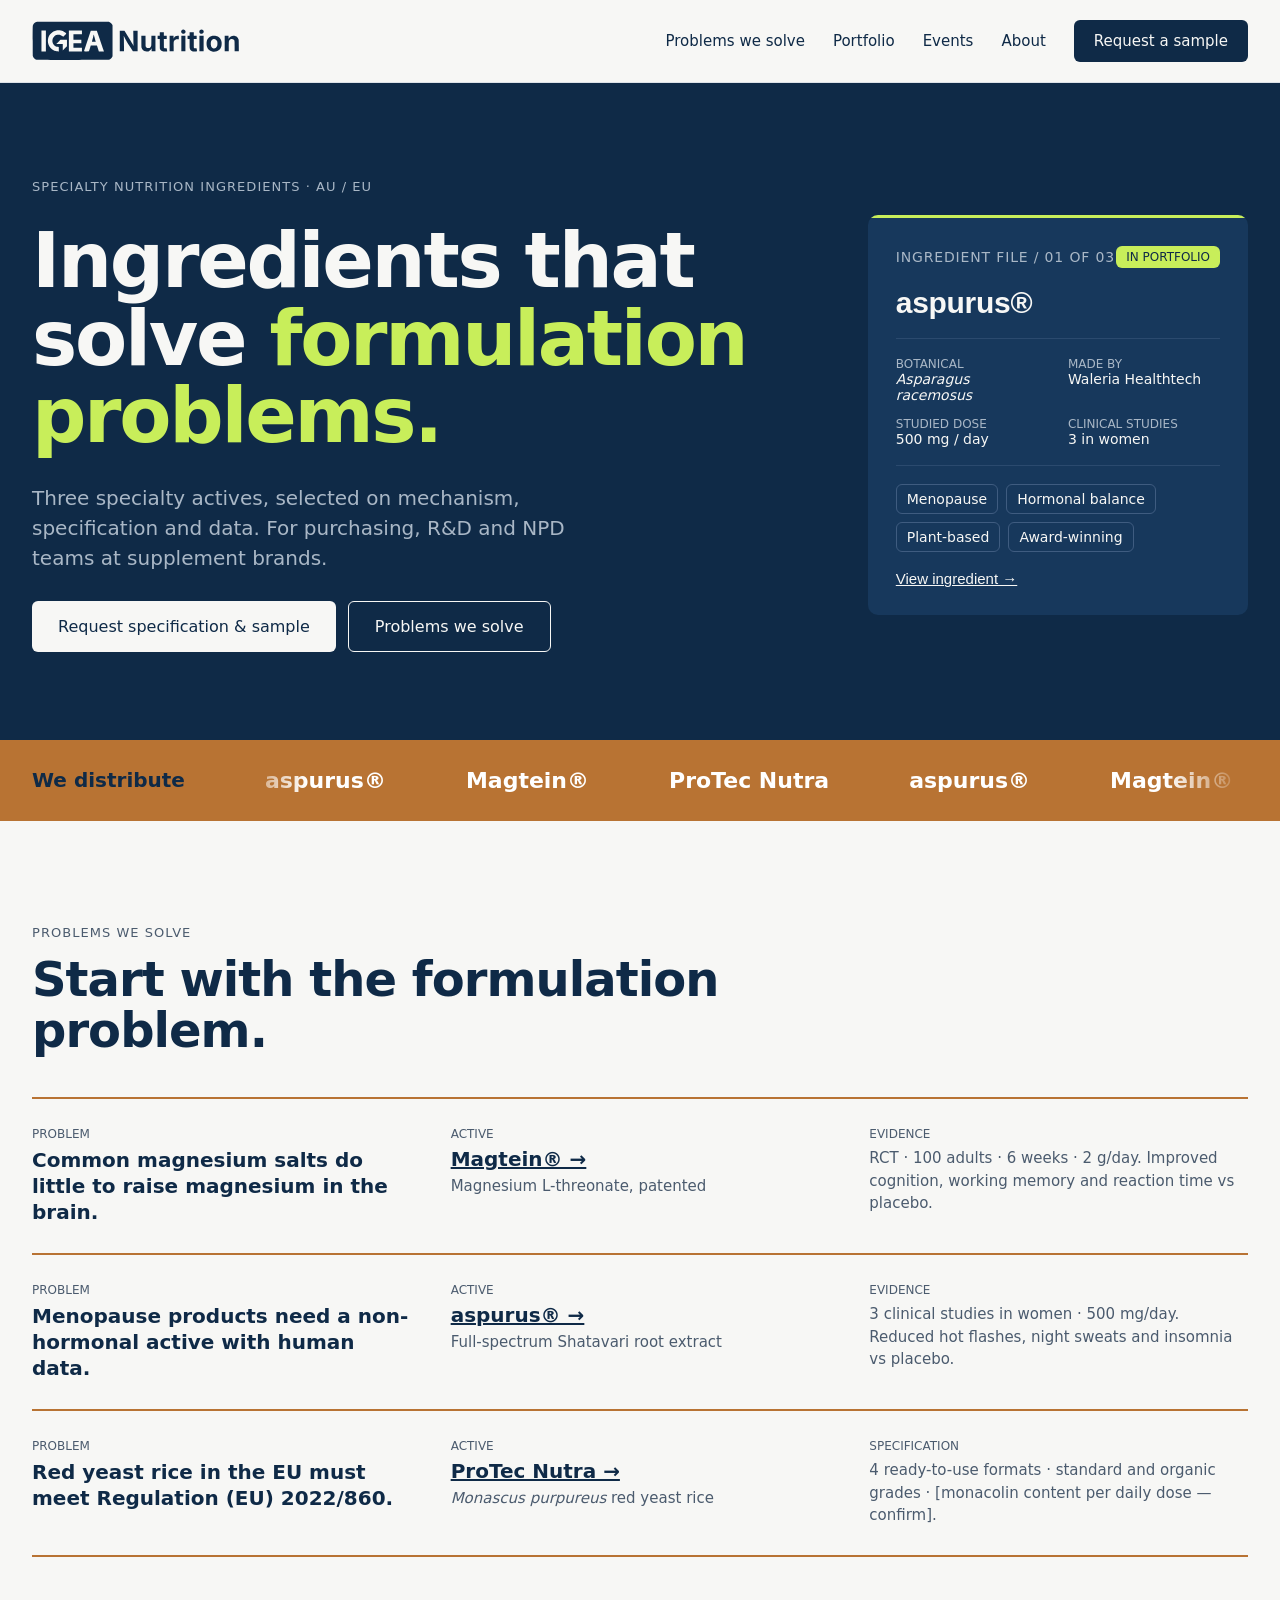
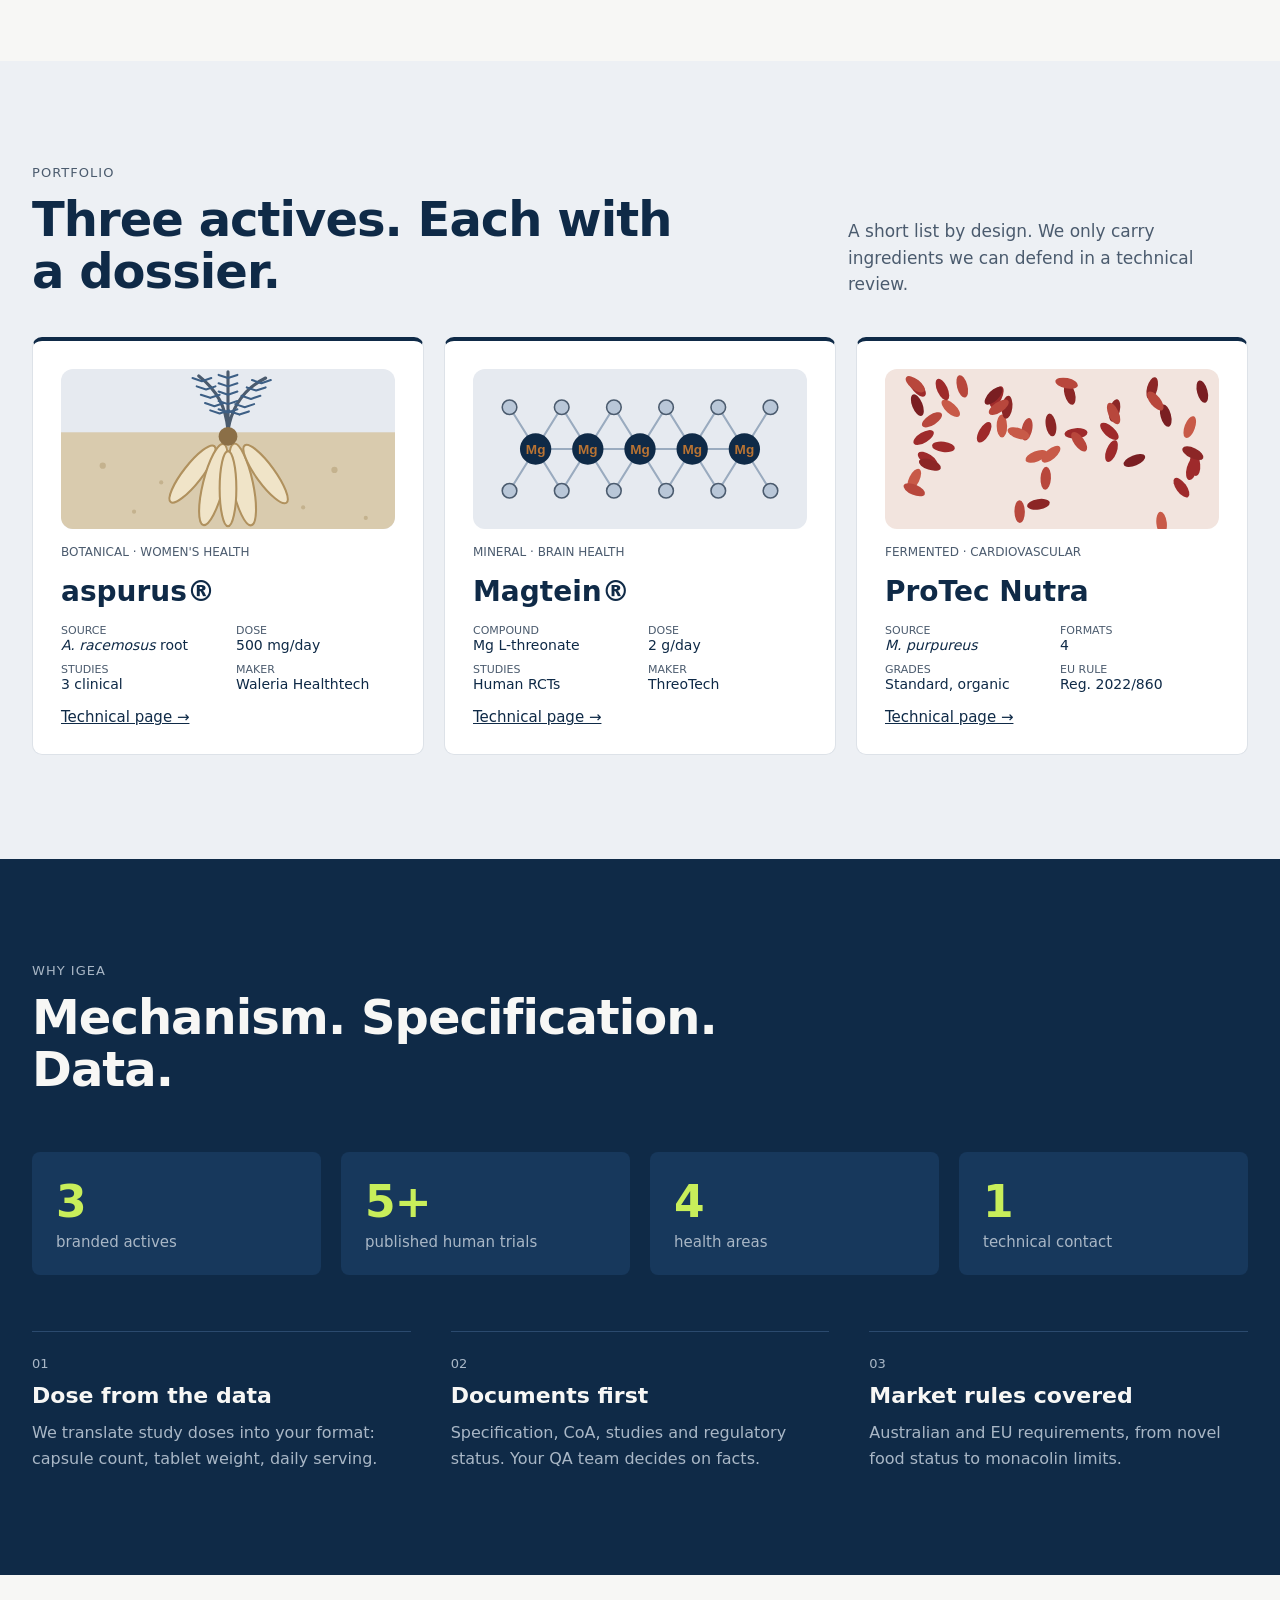
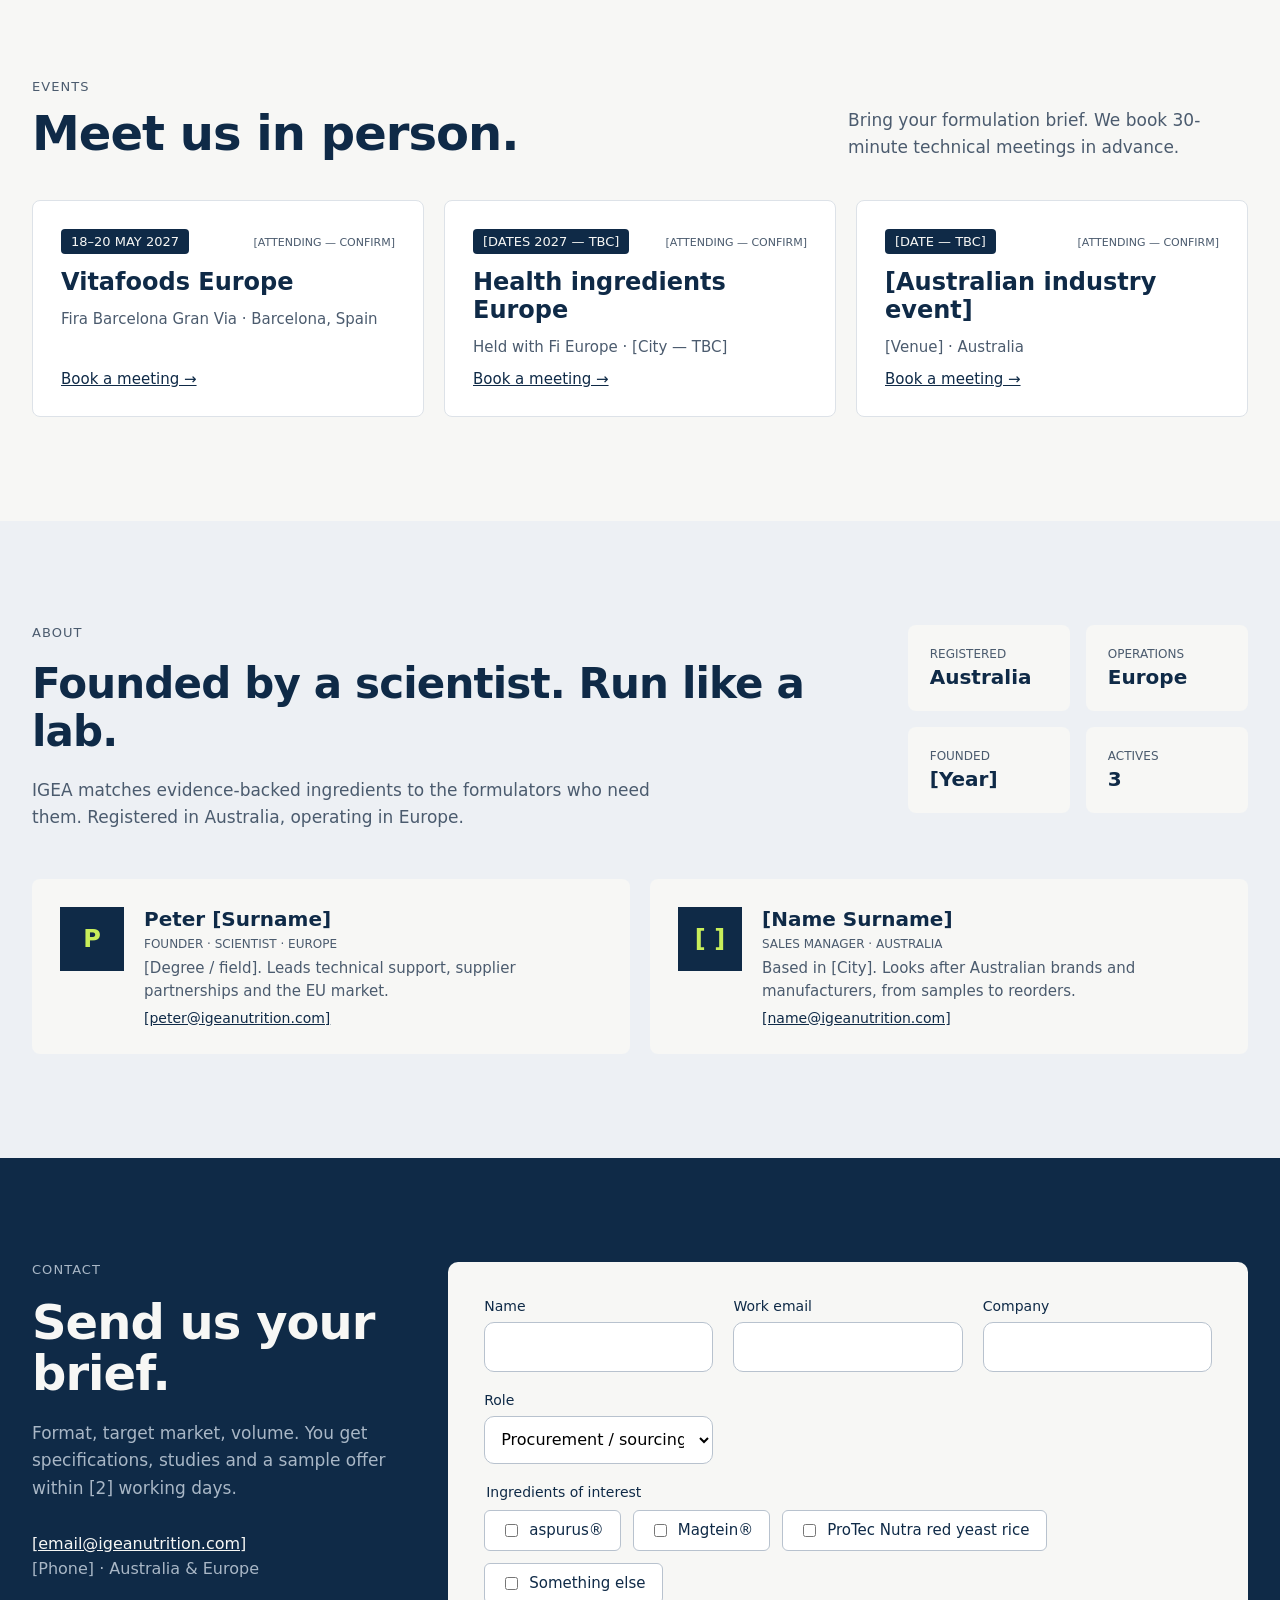
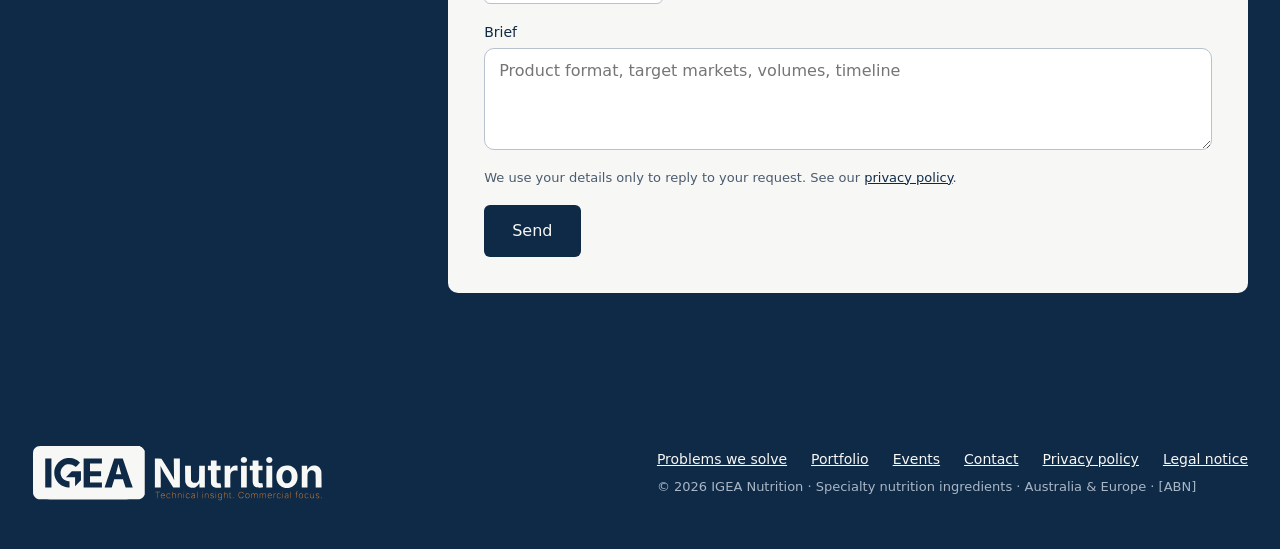
==== commit 6931bcde: "Stronger brand colour, logo-shaped buttons, clearer CTA Co-Authored-By: Claude Opus 5.5 <noreply@ant" ====
--- a/index.html
+++ b/index.html
@@ -11,14 +11,14 @@
 body{margin:0;background:#F7F7F5}
 a{color:#0F2A47}a:hover{color:#B87333}
 input,select,textarea,button{font-family:inherit}
-.igea-carousel{overflow:hidden;border-radius:20px}
+.igea-carousel{overflow:hidden;border-radius:10px}
 .igea-track{display:flex;width:400%;animation:igea-slide 16s ease-in-out infinite}
 .igea-slide{width:25%;flex:none}
 .igea-carousel:hover .igea-track{animation-play-state:paused}
 @keyframes igea-slide{0%,27%{transform:translateX(0)}33%,60%{transform:translateX(-25%)}66%,93%{transform:translateX(-50%)}100%{transform:translateX(-75%)}}
 .igea-marquee-box{overflow:hidden;flex:1 1 400px;min-width:0;-webkit-mask-image:linear-gradient(90deg,transparent,#000 8%,#000 92%,transparent);mask-image:linear-gradient(90deg,transparent,#000 8%,#000 92%,transparent)}
 .igea-marquee{display:flex;width:max-content;animation:igea-marq 22s linear infinite}
-.igea-marquee span{padding:0 40px;font-size:22px;font-weight:600;white-space:nowrap}
+.igea-marquee span{padding:0 40px;font-size:22px;font-weight:700;white-space:nowrap;color:#FFFFFF}
 @keyframes igea-marq{from{transform:translateX(0)}to{transform:translateX(-50%)}}
 @media (prefers-reduced-motion: reduce){.igea-track,.igea-marquee{animation:none}}
 </style>
@@ -35,28 +35,29 @@
 <a href="#ingredients" style="text-decoration: none">Portfolio</a>
 <a href="#events" style="text-decoration: none">Events</a>
 <a href="#about" style="text-decoration: none">About</a>
-<a href="#contact" style="text-decoration: none; background: #0F2A47; color: #F7F7F5; padding: 12px 20px; border-radius: 999px; font-weight: 500">Request the technical file</a>
+<a href="#contact" style="text-decoration: none; background: #0F2A47; color: #F7F7F5; padding: 12px 20px; border-radius: 6px; font-weight: 500">Request a sample</a>
 </div>
 </nav>
 </header>
 
 <!-- HERO -->
-<section id="top" style="max-width: 1240px; margin: 0 auto; padding: 88px 32px 72px; display: flex; flex-wrap: wrap; gap: 56px; align-items: center">
+<section id="top" style="background: #0F2A47; color: #F7F7F5">
+<div style="max-width: 1240px; margin: 0 auto; padding: 96px 32px 88px; display: flex; flex-wrap: wrap; gap: 56px; align-items: center">
 <div style="flex: 999 1 560px; min-width: 0; display: flex; flex-direction: column; gap: 28px">
-<p style="margin: 0; font-family: 'Inter', system-ui, sans-serif; font-size: 13px; letter-spacing: 0.08em; color: #4B5B6E">SPECIALTY NUTRITION INGREDIENTS · AU / EU</p>
-<h1 style="margin: 0; font-size: clamp(44px, 6vw, 76px); line-height: 1.02; letter-spacing: -0.03em; font-weight: 700">Ingredients that solve formulation problems.</h1>
-<p style="margin: 0; font-size: 20px; line-height: 1.5; color: #4B5B6E; max-width: 600px">Three specialty actives, selected on mechanism, specification and data. For purchasing, R&amp;D and NPD teams at supplement brands.</p>
+<p style="margin: 0; font-family: 'Inter', system-ui, sans-serif; font-size: 13px; letter-spacing: 0.08em; color: #A9B7C6">SPECIALTY NUTRITION INGREDIENTS · AU / EU</p>
+<h1 style="margin: 0; font-size: clamp(44px, 6vw, 76px); line-height: 1.02; letter-spacing: -0.03em; font-weight: 700">Ingredients that solve <span style="color: #C8EE5A">formulation problems.</span></h1>
+<p style="margin: 0; font-size: 20px; line-height: 1.5; color: #A9B7C6; max-width: 600px">Three specialty actives, selected on mechanism, specification and data. For purchasing, R&amp;D and NPD teams at supplement brands.</p>
 <div style="display: flex; flex-wrap: wrap; gap: 12px">
-<a href="#contact" style="text-decoration: none; background: #0F2A47; color: #F7F7F5; padding: 16px 26px; border-radius: 999px; font-weight: 500; font-size: 16px">Request the technical file</a>
-<a href="#problems" style="text-decoration: none; border: 1px solid #0F2A47; padding: 15px 26px; border-radius: 999px; font-weight: 500; font-size: 16px">Problems we solve</a>
+<a href="#contact" style="text-decoration: none; background: #F7F7F5; color: #0F2A47; padding: 16px 26px; border-radius: 6px; font-weight: 500; font-size: 16px">Request specification &amp; sample</a>
+<a href="#problems" style="text-decoration: none; border: 1px solid #F7F7F5; color: #F7F7F5; padding: 15px 26px; border-radius: 6px; font-weight: 500; font-size: 16px">Problems we solve</a>
 </div>
 </div>
 <!-- ingredient file carousel -->
 <div class="igea-carousel" aria-label="Ingredient files" style="flex: 1 1 380px; min-width: 0; max-width: 520px">
 <div class="igea-track">
 <div class="igea-slide">
-<div style="background: #0F2A47; color: #F7F7F5; padding: 28px; display: flex; flex-direction: column; gap: 18px; font-family: 'Inter', system-ui, sans-serif; font-size: 14px; min-height: 340px; box-sizing: border-box">
-<div style="display: flex; justify-content: space-between; align-items: center"><span style="color: #A9B7C6; letter-spacing: 0.06em">INGREDIENT FILE / 01 OF 03</span><span style="border: 1px solid #C8EE5A; color: #F7F7F5; padding: 3px 10px; border-radius: 999px; font-size: 12px; font-weight: 500">IN PORTFOLIO</span></div>
+<div style="background: #17385C; color: #F7F7F5; border-top: 3px solid #C8EE5A; padding: 28px; display: flex; flex-direction: column; gap: 18px; font-family: 'Inter', system-ui, sans-serif; font-size: 14px; min-height: 340px; box-sizing: border-box">
+<div style="display: flex; justify-content: space-between; align-items: center"><span style="color: #A9B7C6; letter-spacing: 0.06em">INGREDIENT FILE / 01 OF 03</span><span style="background: #C8EE5A; color: #0F2A47; padding: 4px 10px; border-radius: 6px; font-size: 12px; font-weight: 500">IN PORTFOLIO</span></div>
 <div style="font-family: 'Inter', sans-serif; font-size: 30px; font-weight: 700; letter-spacing: -0.01em">aspurus®</div>
 <div style="display: grid; grid-template-columns: repeat(2, minmax(0, 1fr)); gap: 14px 20px; border-top: 1px solid #2B4A6E; padding-top: 18px"><div><div style="color: #A9B7C6; font-size: 12px">BOTANICAL</div><div><i>Asparagus racemosus</i></div></div><div><div style="color: #A9B7C6; font-size: 12px">MADE BY</div><div>Waleria Healthtech</div></div><div><div style="color: #A9B7C6; font-size: 12px">STUDIED DOSE</div><div>500 mg / day</div></div><div><div style="color: #A9B7C6; font-size: 12px">CLINICAL STUDIES</div><div>3 in women</div></div></div>
 <div style="border-top: 1px solid #2B4A6E; padding-top: 18px; display: flex; flex-wrap: wrap; gap: 8px"><span style="border: 1px solid #3F5C80; padding: 6px 10px; border-radius: 6px">Menopause</span><span style="border: 1px solid #3F5C80; padding: 6px 10px; border-radius: 6px">Hormonal balance</span><span style="border: 1px solid #3F5C80; padding: 6px 10px; border-radius: 6px">Plant-based</span><span style="border: 1px solid #3F5C80; padding: 6px 10px; border-radius: 6px">Award-winning</span></div>
@@ -64,8 +65,8 @@
 </div>
 </div>
 <div class="igea-slide">
-<div style="background: #0F2A47; color: #F7F7F5; padding: 28px; display: flex; flex-direction: column; gap: 18px; font-family: 'Inter', system-ui, sans-serif; font-size: 14px; min-height: 340px; box-sizing: border-box">
-<div style="display: flex; justify-content: space-between; align-items: center"><span style="color: #A9B7C6; letter-spacing: 0.06em">INGREDIENT FILE / 02 OF 03</span><span style="border: 1px solid #C8EE5A; color: #F7F7F5; padding: 3px 10px; border-radius: 999px; font-size: 12px; font-weight: 500">IN PORTFOLIO</span></div>
+<div style="background: #17385C; color: #F7F7F5; border-top: 3px solid #C8EE5A; padding: 28px; display: flex; flex-direction: column; gap: 18px; font-family: 'Inter', system-ui, sans-serif; font-size: 14px; min-height: 340px; box-sizing: border-box">
+<div style="display: flex; justify-content: space-between; align-items: center"><span style="color: #A9B7C6; letter-spacing: 0.06em">INGREDIENT FILE / 02 OF 03</span><span style="background: #C8EE5A; color: #0F2A47; padding: 4px 10px; border-radius: 6px; font-size: 12px; font-weight: 500">IN PORTFOLIO</span></div>
 <div style="font-family: 'Inter', sans-serif; font-size: 30px; font-weight: 700; letter-spacing: -0.01em">Magtein®</div>
 <div style="display: grid; grid-template-columns: repeat(2, minmax(0, 1fr)); gap: 14px 20px; border-top: 1px solid #2B4A6E; padding-top: 18px"><div><div style="color: #A9B7C6; font-size: 12px">COMPOUND</div><div>Magnesium L-threonate</div></div><div><div style="color: #A9B7C6; font-size: 12px">MADE BY</div><div>ThreoTech</div></div><div><div style="color: #A9B7C6; font-size: 12px">STUDIED DOSE</div><div>2 g / day</div></div><div><div style="color: #A9B7C6; font-size: 12px">LATEST RCT</div><div>100 adults · 6 weeks</div></div></div>
 <div style="border-top: 1px solid #2B4A6E; padding-top: 18px; display: flex; flex-wrap: wrap; gap: 8px"><span style="border: 1px solid #3F5C80; padding: 6px 10px; border-radius: 6px">Cognition</span><span style="border: 1px solid #3F5C80; padding: 6px 10px; border-radius: 6px">Brain ageing</span><span style="border: 1px solid #3F5C80; padding: 6px 10px; border-radius: 6px">Sleep</span><span style="border: 1px solid #3F5C80; padding: 6px 10px; border-radius: 6px">Patented</span></div>
@@ -73,8 +74,8 @@
 </div>
 </div>
 <div class="igea-slide">
-<div style="background: #0F2A47; color: #F7F7F5; padding: 28px; display: flex; flex-direction: column; gap: 18px; font-family: 'Inter', system-ui, sans-serif; font-size: 14px; min-height: 340px; box-sizing: border-box">
-<div style="display: flex; justify-content: space-between; align-items: center"><span style="color: #A9B7C6; letter-spacing: 0.06em">INGREDIENT FILE / 03 OF 03</span><span style="border: 1px solid #C8EE5A; color: #F7F7F5; padding: 3px 10px; border-radius: 999px; font-size: 12px; font-weight: 500">IN PORTFOLIO</span></div>
+<div style="background: #17385C; color: #F7F7F5; border-top: 3px solid #C8EE5A; padding: 28px; display: flex; flex-direction: column; gap: 18px; font-family: 'Inter', system-ui, sans-serif; font-size: 14px; min-height: 340px; box-sizing: border-box">
+<div style="display: flex; justify-content: space-between; align-items: center"><span style="color: #A9B7C6; letter-spacing: 0.06em">INGREDIENT FILE / 03 OF 03</span><span style="background: #C8EE5A; color: #0F2A47; padding: 4px 10px; border-radius: 6px; font-size: 12px; font-weight: 500">IN PORTFOLIO</span></div>
 <div style="font-family: 'Inter', sans-serif; font-size: 30px; font-weight: 700; letter-spacing: -0.01em">ProTec Nutra</div>
 <div style="display: grid; grid-template-columns: repeat(2, minmax(0, 1fr)); gap: 14px 20px; border-top: 1px solid #2B4A6E; padding-top: 18px"><div><div style="color: #A9B7C6; font-size: 12px">SOURCE</div><div><i>Monascus purpureus</i></div></div><div><div style="color: #A9B7C6; font-size: 12px">FORMATS</div><div>Powder · granule · beadlet · capsule</div></div><div><div style="color: #A9B7C6; font-size: 12px">GRADES</div><div>Standard &amp; organic</div></div><div><div style="color: #A9B7C6; font-size: 12px">EU RULE</div><div>Reg. (EU) 2022/860</div></div></div>
 <div style="border-top: 1px solid #2B4A6E; padding-top: 18px; display: flex; flex-wrap: wrap; gap: 8px"><span style="border: 1px solid #3F5C80; padding: 6px 10px; border-radius: 6px">Heart health</span><span style="border: 1px solid #3F5C80; padding: 6px 10px; border-radius: 6px">Fermented</span><span style="border: 1px solid #3F5C80; padding: 6px 10px; border-radius: 6px">Organic option</span><span style="border: 1px solid #3F5C80; padding: 6px 10px; border-radius: 6px">EU supplements</span></div>
@@ -82,8 +83,8 @@
 </div>
 </div>
 <div class="igea-slide" aria-hidden="true">
-<div style="background: #0F2A47; color: #F7F7F5; padding: 28px; display: flex; flex-direction: column; gap: 18px; font-family: 'Inter', system-ui, sans-serif; font-size: 14px; min-height: 340px; box-sizing: border-box">
-<div style="display: flex; justify-content: space-between; align-items: center"><span style="color: #A9B7C6; letter-spacing: 0.06em">INGREDIENT FILE / 01 OF 03</span><span style="border: 1px solid #C8EE5A; color: #F7F7F5; padding: 3px 10px; border-radius: 999px; font-size: 12px; font-weight: 500">IN PORTFOLIO</span></div>
+<div style="background: #17385C; color: #F7F7F5; border-top: 3px solid #C8EE5A; padding: 28px; display: flex; flex-direction: column; gap: 18px; font-family: 'Inter', system-ui, sans-serif; font-size: 14px; min-height: 340px; box-sizing: border-box">
+<div style="display: flex; justify-content: space-between; align-items: center"><span style="color: #A9B7C6; letter-spacing: 0.06em">INGREDIENT FILE / 01 OF 03</span><span style="background: #C8EE5A; color: #0F2A47; padding: 4px 10px; border-radius: 6px; font-size: 12px; font-weight: 500">IN PORTFOLIO</span></div>
 <div style="font-family: 'Inter', sans-serif; font-size: 30px; font-weight: 700; letter-spacing: -0.01em">aspurus®</div>
 <div style="display: grid; grid-template-columns: repeat(2, minmax(0, 1fr)); gap: 14px 20px; border-top: 1px solid #2B4A6E; padding-top: 18px"><div><div style="color: #A9B7C6; font-size: 12px">BOTANICAL</div><div><i>Asparagus racemosus</i></div></div><div><div style="color: #A9B7C6; font-size: 12px">MADE BY</div><div>Waleria Healthtech</div></div><div><div style="color: #A9B7C6; font-size: 12px">STUDIED DOSE</div><div>500 mg / day</div></div><div><div style="color: #A9B7C6; font-size: 12px">CLINICAL STUDIES</div><div>3 in women</div></div></div>
 <div style="border-top: 1px solid #2B4A6E; padding-top: 18px; display: flex; flex-wrap: wrap; gap: 8px"><span style="border: 1px solid #3F5C80; padding: 6px 10px; border-radius: 6px">Menopause</span><span style="border: 1px solid #3F5C80; padding: 6px 10px; border-radius: 6px">Hormonal balance</span><span style="border: 1px solid #3F5C80; padding: 6px 10px; border-radius: 6px">Plant-based</span><span style="border: 1px solid #3F5C80; padding: 6px 10px; border-radius: 6px">Award-winning</span></div>
@@ -92,12 +93,13 @@
 </div>
 </div>
 </div>
+</div>
 </section>
 
 <!-- PARTNER STRIP -->
-<section aria-label="Ingredient brands we distribute" style="border-top: 1px solid #DDE2E8; border-bottom: 1px solid #DDE2E8">
+<section aria-label="Ingredient brands we distribute" style="background: #B87333">
 <div style="max-width: 1240px; margin: 0 auto; padding: 28px 32px; display: flex; flex-wrap: wrap; gap: 24px 40px; align-items: center">
-<span style="font-family: 'Inter', system-ui, sans-serif; font-size: 13px; color: #4B5B6E; letter-spacing: 0.06em; white-space: nowrap">INGREDIENT BRANDS WE DISTRIBUTE</span>
+<span style="font-size: 20px; font-weight: 700; color: #0F2A47; white-space: nowrap">We distribute</span>
 <div class="igea-marquee-box">
 <div class="igea-marquee">
 <span>aspurus®</span><span>Magtein®</span><span>ProTec Nutra</span><span>aspurus®</span><span>Magtein®</span><span>ProTec Nutra</span>
@@ -113,17 +115,17 @@
 <h2 style="margin: 0; font-size: clamp(34px, 4vw, 48px); line-height: 1.08; letter-spacing: -0.02em; font-weight: 700">Start with the formulation problem.</h2>
 </div>
 <div style="display: flex; flex-direction: column">
-<div style="display: grid; grid-template-columns: repeat(auto-fit, minmax(260px, 1fr)); gap: 12px 40px; padding: 28px 0; border-top: 1px solid #0F2A47">
+<div style="display: grid; grid-template-columns: repeat(auto-fit, minmax(260px, 1fr)); gap: 12px 40px; padding: 28px 0; border-top: 2px solid #B87333">
 <div style="display: flex; flex-direction: column; gap: 6px"><span style="font-family: 'Inter', system-ui, sans-serif; font-size: 12px; color: #4B5B6E">PROBLEM</span><span style="font-size: 20px; font-weight: 700; line-height: 1.3">Common magnesium salts do little to raise magnesium in the brain.</span></div>
 <div style="display: flex; flex-direction: column; gap: 6px"><span style="font-family: 'Inter', system-ui, sans-serif; font-size: 12px; color: #4B5B6E">ACTIVE</span><a href="magtein.html" style="font-size: 20px; font-weight: 700">Magtein® →</a><span style="font-size: 15px; color: #4B5B6E">Magnesium L-threonate, patented</span></div>
 <div style="display: flex; flex-direction: column; gap: 6px"><span style="font-family: 'Inter', system-ui, sans-serif; font-size: 12px; color: #4B5B6E">EVIDENCE</span><span style="font-size: 15px; line-height: 1.5; color: #4B5B6E">RCT · 100 adults · 6 weeks · 2 g/day. Improved cognition, working memory and reaction time vs placebo.</span></div>
 </div>
-<div style="display: grid; grid-template-columns: repeat(auto-fit, minmax(260px, 1fr)); gap: 12px 40px; padding: 28px 0; border-top: 1px solid #0F2A47">
+<div style="display: grid; grid-template-columns: repeat(auto-fit, minmax(260px, 1fr)); gap: 12px 40px; padding: 28px 0; border-top: 2px solid #B87333">
 <div style="display: flex; flex-direction: column; gap: 6px"><span style="font-family: 'Inter', system-ui, sans-serif; font-size: 12px; color: #4B5B6E">PROBLEM</span><span style="font-size: 20px; font-weight: 700; line-height: 1.3">Menopause products need a non-hormonal active with human data.</span></div>
 <div style="display: flex; flex-direction: column; gap: 6px"><span style="font-family: 'Inter', system-ui, sans-serif; font-size: 12px; color: #4B5B6E">ACTIVE</span><a href="aspurus.html" style="font-size: 20px; font-weight: 700">aspurus® →</a><span style="font-size: 15px; color: #4B5B6E">Full-spectrum Shatavari root extract</span></div>
 <div style="display: flex; flex-direction: column; gap: 6px"><span style="font-family: 'Inter', system-ui, sans-serif; font-size: 12px; color: #4B5B6E">EVIDENCE</span><span style="font-size: 15px; line-height: 1.5; color: #4B5B6E">3 clinical studies in women · 500 mg/day. Reduced hot flashes, night sweats and insomnia vs placebo.</span></div>
 </div>
-<div style="display: grid; grid-template-columns: repeat(auto-fit, minmax(260px, 1fr)); gap: 12px 40px; padding: 28px 0; border-top: 1px solid #0F2A47; border-bottom: 1px solid #0F2A47">
+<div style="display: grid; grid-template-columns: repeat(auto-fit, minmax(260px, 1fr)); gap: 12px 40px; padding: 28px 0; border-top: 2px solid #B87333; border-bottom: 2px solid #B87333">
 <div style="display: flex; flex-direction: column; gap: 6px"><span style="font-family: 'Inter', system-ui, sans-serif; font-size: 12px; color: #4B5B6E">PROBLEM</span><span style="font-size: 20px; font-weight: 700; line-height: 1.3">Red yeast rice in the EU must meet Regulation (EU) 2022/860.</span></div>
 <div style="display: flex; flex-direction: column; gap: 6px"><span style="font-family: 'Inter', system-ui, sans-serif; font-size: 12px; color: #4B5B6E">ACTIVE</span><a href="protec-nutra.html" style="font-size: 20px; font-weight: 700">ProTec Nutra →</a><span style="font-size: 15px; color: #4B5B6E"><i>Monascus purpureus</i> red yeast rice</span></div>
 <div style="display: flex; flex-direction: column; gap: 6px"><span style="font-family: 'Inter', system-ui, sans-serif; font-size: 12px; color: #4B5B6E">SPECIFICATION</span><span style="font-size: 15px; line-height: 1.5; color: #4B5B6E">4 ready-to-use formats · standard and organic grades · [monacolin content per daily dose — confirm].</span></div>
@@ -143,7 +145,7 @@
 </div>
 <div style="display: grid; grid-template-columns: repeat(auto-fit, minmax(300px, 1fr)); gap: 20px">
 
-<article style="background: #FFFFFF; border: 1px solid #DDE2E8; border-radius: 20px; padding: 28px; display: flex; flex-direction: column; gap: 16px">
+<article style="background: #FFFFFF; border: 1px solid #DDE2E8; border-top: 4px solid #0F2A47; border-radius: 10px; padding: 28px; display: flex; flex-direction: column; gap: 16px">
 <div style="height: 160px; border-radius: 12px; overflow: hidden"><svg viewBox="0 0 320 160" width="100%" height="100%" preserveAspectRatio="xMidYMid slice" role="img" aria-label="Illustration of Shatavari plant and roots" style="display: block"><rect width="320" height="160" fill="#E6EAF0"></rect><rect y="64" width="320" height="96" fill="#D9CBAE"></rect><g fill="#C4B28E"><circle cx="40" cy="96" r="3"></circle><circle cx="70" cy="140" r="2"></circle><circle cx="262" cy="100" r="3"></circle><circle cx="292" cy="146" r="2"></circle><circle cx="232" cy="136" r="2"></circle><circle cx="96" cy="112" r="2"></circle></g><path d="M160 62 C158 40 150 24 132 10 M160 62 C164 38 176 22 196 12 M160 62 C160 40 160 22 160 6" stroke="#4B5B6E" stroke-width="3" fill="none" stroke-linecap="round"></path><path d="M152 46 l-9 -3 M152 46 l9 -3" stroke="#3D5F85" stroke-width="2" stroke-linecap="round" fill="none"></path><path d="M147 39 l-9 -3 M147 39 l9 -3" stroke="#3D5F85" stroke-width="2" stroke-linecap="round" fill="none"></path><path d="M143 31 l-9 -3 M143 31 l9 -3" stroke="#3D5F85" stroke-width="2" stroke-linecap="round" fill="none"></path><path d="M139 23 l-9 -3 M139 23 l9 -3" stroke="#3D5F85" stroke-width="2" stroke-linecap="round" fill="none"></path><path d="M135 15 l-9 -3 M135 15 l9 -3" stroke="#3D5F85" stroke-width="2" stroke-linecap="round" fill="none"></path><path d="M171 47 l-9 -3 M171 47 l9 -3" stroke="#3D5F85" stroke-width="2" stroke-linecap="round" fill="none"></path><path d="M176 40 l-9 -3 M176 40 l9 -3" stroke="#3D5F85" stroke-width="2" stroke-linecap="round" fill="none"></path><path d="M182 32 l-9 -3 M182 32 l9 -3" stroke="#3D5F85" stroke-width="2" stroke-linecap="round" fill="none"></path><path d="M187 24 l-9 -3 M187 24 l9 -3" stroke="#3D5F85" stroke-width="2" stroke-linecap="round" fill="none"></path><path d="M192 17 l-9 -3 M192 17 l9 -3" stroke="#3D5F85" stroke-width="2" stroke-linecap="round" fill="none"></path><path d="M160 45 l-9 -3 M160 45 l9 -3" stroke="#3D5F85" stroke-width="2" stroke-linecap="round" fill="none"></path><path d="M160 37 l-9 -3 M160 37 l9 -3" stroke="#3D5F85" stroke-width="2" stroke-linecap="round" fill="none"></path><path d="M160 28 l-9 -3 M160 28 l9 -3" stroke="#3D5F85" stroke-width="2" stroke-linecap="round" fill="none"></path><path d="M160 20 l-9 -3 M160 20 l9 -3" stroke="#3D5F85" stroke-width="2" stroke-linecap="round" fill="none"></path><path d="M160 12 l-9 -3 M160 12 l9 -3" stroke="#3D5F85" stroke-width="2" stroke-linecap="round" fill="none"></path><g fill="#F0E4C8" stroke="#B0915E" stroke-width="2"><ellipse cx="126" cy="104" rx="9" ry="34" transform="rotate(38 126 104)"></ellipse><ellipse cx="146" cy="114" rx="10" ry="40" transform="rotate(14 146 114)"></ellipse><ellipse cx="174" cy="114" rx="10" ry="40" transform="rotate(-12 174 114)"></ellipse><ellipse cx="196" cy="104" rx="9" ry="34" transform="rotate(-36 196 104)"></ellipse><ellipse cx="160" cy="118" rx="8" ry="36"></ellipse></g><circle cx="160" cy="68" r="9" fill="#8B6F47"></circle></svg></div>
 <div style="font-family: 'Inter', system-ui, sans-serif; font-size: 12px; color: #4B5B6E">BOTANICAL · WOMEN'S HEALTH</div>
 <h3 style="margin: 0; font-size: 28px; font-weight: 700">aspurus®</h3>
@@ -156,7 +158,7 @@
 <a href="aspurus.html" style="margin-top: auto; font-weight: 500; font-size: 15px">Technical page →</a>
 </article>
 
-<article style="background: #FFFFFF; border: 1px solid #DDE2E8; border-radius: 20px; padding: 28px; display: flex; flex-direction: column; gap: 16px">
+<article style="background: #FFFFFF; border: 1px solid #DDE2E8; border-top: 4px solid #0F2A47; border-radius: 10px; padding: 28px; display: flex; flex-direction: column; gap: 16px">
 <div style="height: 160px; border-radius: 12px; overflow: hidden"><svg viewBox="0 0 320 160" width="100%" height="100%" preserveAspectRatio="xMidYMid slice" role="img" aria-label="Illustration of a magnesium L-threonate crystal lattice" style="display: block"><rect width="320" height="160" fill="#E6EAF0"></rect><path d="M35 40 L60 80 L85 40 L110 80 L135 40 L160 80 L185 40 L210 80 L235 40 L260 80 L285 40" stroke="#9AABBF" stroke-width="2" fill="none"></path><path d="M35 120 L60 80 L85 120 L110 80 L135 120 L160 80 L185 120 L210 80 L235 120 L260 80 L285 120" stroke="#9AABBF" stroke-width="2" fill="none"></path><path d="M60 80 L260 80" stroke="#9AABBF" stroke-width="2"></path><circle cx="35" cy="40" r="7" fill="#B9C7D8" stroke="#4B5B6E" stroke-width="1.5"></circle><circle cx="85" cy="40" r="7" fill="#B9C7D8" stroke="#4B5B6E" stroke-width="1.5"></circle><circle cx="135" cy="40" r="7" fill="#B9C7D8" stroke="#4B5B6E" stroke-width="1.5"></circle><circle cx="185" cy="40" r="7" fill="#B9C7D8" stroke="#4B5B6E" stroke-width="1.5"></circle><circle cx="235" cy="40" r="7" fill="#B9C7D8" stroke="#4B5B6E" stroke-width="1.5"></circle><circle cx="285" cy="40" r="7" fill="#B9C7D8" stroke="#4B5B6E" stroke-width="1.5"></circle><circle cx="35" cy="120" r="7" fill="#B9C7D8" stroke="#4B5B6E" stroke-width="1.5"></circle><circle cx="85" cy="120" r="7" fill="#B9C7D8" stroke="#4B5B6E" stroke-width="1.5"></circle><circle cx="135" cy="120" r="7" fill="#B9C7D8" stroke="#4B5B6E" stroke-width="1.5"></circle><circle cx="185" cy="120" r="7" fill="#B9C7D8" stroke="#4B5B6E" stroke-width="1.5"></circle><circle cx="235" cy="120" r="7" fill="#B9C7D8" stroke="#4B5B6E" stroke-width="1.5"></circle><circle cx="285" cy="120" r="7" fill="#B9C7D8" stroke="#4B5B6E" stroke-width="1.5"></circle><circle cx="60" cy="80" r="15" fill="#0F2A47"></circle><text x="60" y="85" text-anchor="middle" font-family="Inter, sans-serif" font-size="13" font-weight="600" fill="#B87333">Mg</text><circle cx="110" cy="80" r="15" fill="#0F2A47"></circle><text x="110" y="85" text-anchor="middle" font-family="Inter, sans-serif" font-size="13" font-weight="600" fill="#B87333">Mg</text><circle cx="160" cy="80" r="15" fill="#0F2A47"></circle><text x="160" y="85" text-anchor="middle" font-family="Inter, sans-serif" font-size="13" font-weight="600" fill="#B87333">Mg</text><circle cx="210" cy="80" r="15" fill="#0F2A47"></circle><text x="210" y="85" text-anchor="middle" font-family="Inter, sans-serif" font-size="13" font-weight="600" fill="#B87333">Mg</text><circle cx="260" cy="80" r="15" fill="#0F2A47"></circle><text x="260" y="85" text-anchor="middle" font-family="Inter, sans-serif" font-size="13" font-weight="600" fill="#B87333">Mg</text></svg></div>
 <div style="font-family: 'Inter', system-ui, sans-serif; font-size: 12px; color: #4B5B6E">MINERAL · BRAIN HEALTH</div>
 <h3 style="margin: 0; font-size: 28px; font-weight: 700">Magtein®</h3>
@@ -169,7 +171,7 @@
 <a href="magtein.html" style="margin-top: auto; font-weight: 500; font-size: 15px">Technical page →</a>
 </article>
 
-<article style="background: #FFFFFF; border: 1px solid #DDE2E8; border-radius: 20px; padding: 28px; display: flex; flex-direction: column; gap: 16px">
+<article style="background: #FFFFFF; border: 1px solid #DDE2E8; border-top: 4px solid #0F2A47; border-radius: 10px; padding: 28px; display: flex; flex-direction: column; gap: 16px">
 <div style="height: 160px; border-radius: 12px; overflow: hidden"><svg viewBox="0 0 320 160" width="100%" height="100%" preserveAspectRatio="xMidYMid slice" role="img" aria-label="Illustration of red yeast rice grains" style="display: block"><rect width="320" height="160" fill="#F2E4DE"></rect><ellipse cx="107" cy="30" rx="11" ry="5" transform="rotate(117 107 30)" fill="#9E2A2B"></ellipse><ellipse cx="256" cy="22" rx="11" ry="5" transform="rotate(105 256 22)" fill="#8C2626"></ellipse><ellipse cx="74" cy="20" rx="11" ry="5" transform="rotate(75 74 20)" fill="#B8473C"></ellipse><ellipse cx="37" cy="69" rx="11" ry="5" transform="rotate(149 37 69)" fill="#9E2A2B"></ellipse><ellipse cx="294" cy="99" rx="11" ry="5" transform="rotate(105 294 99)" fill="#9E2A2B"></ellipse><ellipse cx="183" cy="65" rx="11" ry="5" transform="rotate(176 183 65)" fill="#9E2A2B"></ellipse><ellipse cx="177" cy="27" rx="11" ry="5" transform="rotate(75 177 27)" fill="#8C2626"></ellipse><ellipse cx="45" cy="52" rx="11" ry="5" transform="rotate(147 45 52)" fill="#B8473C"></ellipse><ellipse cx="41" cy="90" rx="11" ry="5" transform="rotate(34 41 90)" fill="#9E2A2B"></ellipse><ellipse cx="174" cy="17" rx="11" ry="5" transform="rotate(11 174 17)" fill="#B8473C"></ellipse><ellipse cx="159" cy="85" rx="11" ry="5" transform="rotate(140 159 85)" fill="#C85A48"></ellipse><ellipse cx="186" cy="73" rx="11" ry="5" transform="rotate(54 186 73)" fill="#B8473C"></ellipse><ellipse cx="220" cy="43" rx="11" ry="5" transform="rotate(103 220 43)" fill="#8C2626"></ellipse><ellipse cx="159" cy="57" rx="11" ry="5" transform="rotate(81 159 57)" fill="#8C2626"></ellipse><ellipse cx="304" cy="25" rx="11" ry="5" transform="rotate(75 304 25)" fill="#7A1E22"></ellipse><ellipse cx="56" cy="78" rx="11" ry="5" transform="rotate(7 56 78)" fill="#9E2A2B"></ellipse><ellipse cx="239" cy="91" rx="11" ry="5" transform="rotate(158 239 91)" fill="#7A1E22"></ellipse><ellipse cx="112" cy="58" rx="11" ry="5" transform="rotate(89 112 58)" fill="#C85A48"></ellipse><ellipse cx="31" cy="21" rx="11" ry="5" transform="rotate(49 31 21)" fill="#9E2A2B"></ellipse><ellipse cx="28" cy="109" rx="11" ry="5" transform="rotate(116 28 109)" fill="#C85A48"></ellipse><ellipse cx="95" cy="64" rx="11" ry="5" transform="rotate(120 95 64)" fill="#9E2A2B"></ellipse><ellipse cx="292" cy="59" rx="11" ry="5" transform="rotate(110 292 59)" fill="#C85A48"></ellipse><ellipse cx="28" cy="119" rx="11" ry="5" transform="rotate(23 28 119)" fill="#B8473C"></ellipse><ellipse cx="129" cy="140" rx="11" ry="5" transform="rotate(89 129 140)" fill="#B8473C"></ellipse><ellipse cx="145" cy="87" rx="11" ry="5" transform="rotate(159 145 87)" fill="#C85A48"></ellipse><ellipse cx="269" cy="48" rx="11" ry="5" transform="rotate(75 269 48)" fill="#7A1E22"></ellipse><ellipse cx="215" cy="63" rx="11" ry="5" transform="rotate(42 215 63)" fill="#9E2A2B"></ellipse><ellipse cx="63" cy="41" rx="11" ry="5" transform="rotate(42 63 41)" fill="#C85A48"></ellipse><ellipse cx="259" cy="34" rx="11" ry="5" transform="rotate(51 259 34)" fill="#B8473C"></ellipse><ellipse cx="136" cy="61" rx="11" ry="5" transform="rotate(102 136 61)" fill="#B8473C"></ellipse><ellipse cx="217" cy="82" rx="11" ry="5" transform="rotate(111 217 82)" fill="#9E2A2B"></ellipse><ellipse cx="147" cy="133" rx="11" ry="5" transform="rotate(171 147 133)" fill="#8C2626"></ellipse><ellipse cx="128" cy="65" rx="11" ry="5" transform="rotate(19 128 65)" fill="#C85A48"></ellipse><ellipse cx="29" cy="18" rx="11" ry="5" transform="rotate(38 29 18)" fill="#B8473C"></ellipse><ellipse cx="43" cy="95" rx="11" ry="5" transform="rotate(18 43 95)" fill="#8C2626"></ellipse><ellipse cx="55" cy="23" rx="11" ry="5" transform="rotate(65 55 23)" fill="#9E2A2B"></ellipse><ellipse cx="31" cy="38" rx="11" ry="5" transform="rotate(68 31 38)" fill="#7A1E22"></ellipse><ellipse cx="297" cy="95" rx="11" ry="5" transform="rotate(85 297 95)" fill="#9E2A2B"></ellipse><ellipse cx="265" cy="151" rx="11" ry="5" transform="rotate(84 265 151)" fill="#C85A48"></ellipse><ellipse cx="104" cy="29" rx="11" ry="5" transform="rotate(135 104 29)" fill="#7A1E22"></ellipse><ellipse cx="154" cy="108" rx="11" ry="5" transform="rotate(93 154 108)" fill="#B8473C"></ellipse><ellipse cx="295" cy="84" rx="11" ry="5" transform="rotate(26 295 84)" fill="#8C2626"></ellipse><ellipse cx="284" cy="117" rx="11" ry="5" transform="rotate(54 284 117)" fill="#9E2A2B"></ellipse><ellipse cx="219" cy="46" rx="11" ry="5" transform="rotate(66 219 46)" fill="#B8473C"></ellipse><ellipse cx="117" cy="40" rx="11" ry="5" transform="rotate(97 117 40)" fill="#8C2626"></ellipse><ellipse cx="109" cy="40" rx="11" ry="5" transform="rotate(146 109 40)" fill="#B8473C"></ellipse></svg></div>
 <div style="font-family: 'Inter', system-ui, sans-serif; font-size: 12px; color: #4B5B6E">FERMENTED · CARDIOVASCULAR</div>
 <h3 style="margin: 0; font-size: 28px; font-weight: 700">ProTec Nutra</h3>
@@ -194,10 +196,10 @@
 <h2 style="margin: 0; font-size: clamp(34px, 4vw, 48px); line-height: 1.08; letter-spacing: -0.02em; font-weight: 700">Mechanism. Specification. Data.</h2>
 </div>
 <div style="display: grid; grid-template-columns: repeat(auto-fit, minmax(200px, 1fr)); gap: 20px">
-<div style="background: #17385C; border-radius: 16px; padding: 24px; display: flex; flex-direction: column; gap: 6px"><span style="font-size: 44px; font-weight: 700; letter-spacing: -0.02em; color: #C8EE5A">3</span><span style="font-size: 15px; color: #A9B7C6">branded actives</span></div>
-<div style="background: #17385C; border-radius: 16px; padding: 24px; display: flex; flex-direction: column; gap: 6px"><span style="font-size: 44px; font-weight: 700; letter-spacing: -0.02em; color: #C8EE5A">5+</span><span style="font-size: 15px; color: #A9B7C6">published human trials</span></div>
-<div style="background: #17385C; border-radius: 16px; padding: 24px; display: flex; flex-direction: column; gap: 6px"><span style="font-size: 44px; font-weight: 700; letter-spacing: -0.02em; color: #C8EE5A">4</span><span style="font-size: 15px; color: #A9B7C6">health areas</span></div>
-<div style="background: #17385C; border-radius: 16px; padding: 24px; display: flex; flex-direction: column; gap: 6px"><span style="font-size: 44px; font-weight: 700; letter-spacing: -0.02em; color: #C8EE5A">1</span><span style="font-size: 15px; color: #A9B7C6">technical contact</span></div>
+<div style="background: #17385C; border-radius: 8px; padding: 24px; display: flex; flex-direction: column; gap: 6px"><span style="font-size: 44px; font-weight: 700; letter-spacing: -0.02em; color: #C8EE5A">3</span><span style="font-size: 15px; color: #A9B7C6">branded actives</span></div>
+<div style="background: #17385C; border-radius: 8px; padding: 24px; display: flex; flex-direction: column; gap: 6px"><span style="font-size: 44px; font-weight: 700; letter-spacing: -0.02em; color: #C8EE5A">5+</span><span style="font-size: 15px; color: #A9B7C6">published human trials</span></div>
+<div style="background: #17385C; border-radius: 8px; padding: 24px; display: flex; flex-direction: column; gap: 6px"><span style="font-size: 44px; font-weight: 700; letter-spacing: -0.02em; color: #C8EE5A">4</span><span style="font-size: 15px; color: #A9B7C6">health areas</span></div>
+<div style="background: #17385C; border-radius: 8px; padding: 24px; display: flex; flex-direction: column; gap: 6px"><span style="font-size: 44px; font-weight: 700; letter-spacing: -0.02em; color: #C8EE5A">1</span><span style="font-size: 15px; color: #A9B7C6">technical contact</span></div>
 </div>
 <div style="display: grid; grid-template-columns: repeat(auto-fit, minmax(260px, 1fr)); gap: 40px">
 <div style="display: flex; flex-direction: column; gap: 12px; border-top: 1px solid #2B4A6E; padding-top: 24px">
@@ -229,20 +231,20 @@
 <p style="margin: 0; max-width: 400px; font-size: 17px; line-height: 1.55; color: #4B5B6E">Bring your formulation brief. We book 30-minute technical meetings in advance.</p>
 </div>
 <div style="display: grid; grid-template-columns: repeat(auto-fit, minmax(280px, 1fr)); gap: 20px">
-<article style="background: #FFFFFF; border: 1px solid #DDE2E8; border-radius: 16px; padding: 28px; display: flex; flex-direction: column; gap: 14px">
-<div style="display: flex; justify-content: space-between; align-items: baseline; gap: 12px"><span style="font-family: 'Inter', system-ui, sans-serif; font-size: 13px; color: #4B5B6E">18–20 MAY 2027</span><span style="font-family: 'Inter', system-ui, sans-serif; font-size: 11px; color: #4B5B6E">[ATTENDING — CONFIRM]</span></div>
+<article style="background: #FFFFFF; border: 1px solid #DDE2E8; border-radius: 8px; padding: 28px; display: flex; flex-direction: column; gap: 14px">
+<div style="display: flex; justify-content: space-between; align-items: baseline; gap: 12px"><span style="font-family: 'Inter', system-ui, sans-serif; font-size: 13px; background: #0F2A47; color: #F7F7F5; padding: 5px 10px; border-radius: 4px">18–20 MAY 2027</span><span style="font-family: 'Inter', system-ui, sans-serif; font-size: 11px; color: #4B5B6E">[ATTENDING — CONFIRM]</span></div>
 <h3 style="margin: 0; font-size: 24px; font-weight: 700">Vitafoods Europe</h3>
 <p style="margin: 0; font-size: 15px; color: #4B5B6E">Fira Barcelona Gran Via · Barcelona, Spain</p>
 <a href="#contact" style="margin-top: auto; font-weight: 500; font-size: 15px">Book a meeting →</a>
 </article>
-<article style="background: #FFFFFF; border: 1px solid #DDE2E8; border-radius: 16px; padding: 28px; display: flex; flex-direction: column; gap: 14px">
-<div style="display: flex; justify-content: space-between; align-items: baseline; gap: 12px"><span style="font-family: 'Inter', system-ui, sans-serif; font-size: 13px; color: #4B5B6E">[DATES 2027 — TBC]</span><span style="font-family: 'Inter', system-ui, sans-serif; font-size: 11px; color: #4B5B6E">[ATTENDING — CONFIRM]</span></div>
+<article style="background: #FFFFFF; border: 1px solid #DDE2E8; border-radius: 8px; padding: 28px; display: flex; flex-direction: column; gap: 14px">
+<div style="display: flex; justify-content: space-between; align-items: baseline; gap: 12px"><span style="font-family: 'Inter', system-ui, sans-serif; font-size: 13px; background: #0F2A47; color: #F7F7F5; padding: 5px 10px; border-radius: 4px">[DATES 2027 — TBC]</span><span style="font-family: 'Inter', system-ui, sans-serif; font-size: 11px; color: #4B5B6E">[ATTENDING — CONFIRM]</span></div>
 <h3 style="margin: 0; font-size: 24px; font-weight: 700">Health ingredients Europe</h3>
 <p style="margin: 0; font-size: 15px; color: #4B5B6E">Held with Fi Europe · [City — TBC]</p>
 <a href="#contact" style="margin-top: auto; font-weight: 500; font-size: 15px">Book a meeting →</a>
 </article>
-<article style="background: #FFFFFF; border: 1px solid #DDE2E8; border-radius: 16px; padding: 28px; display: flex; flex-direction: column; gap: 14px">
-<div style="display: flex; justify-content: space-between; align-items: baseline; gap: 12px"><span style="font-family: 'Inter', system-ui, sans-serif; font-size: 13px; color: #4B5B6E">[DATE — TBC]</span><span style="font-family: 'Inter', system-ui, sans-serif; font-size: 11px; color: #4B5B6E">[ATTENDING — CONFIRM]</span></div>
+<article style="background: #FFFFFF; border: 1px solid #DDE2E8; border-radius: 8px; padding: 28px; display: flex; flex-direction: column; gap: 14px">
+<div style="display: flex; justify-content: space-between; align-items: baseline; gap: 12px"><span style="font-family: 'Inter', system-ui, sans-serif; font-size: 13px; background: #0F2A47; color: #F7F7F5; padding: 5px 10px; border-radius: 4px">[DATE — TBC]</span><span style="font-family: 'Inter', system-ui, sans-serif; font-size: 11px; color: #4B5B6E">[ATTENDING — CONFIRM]</span></div>
 <h3 style="margin: 0; font-size: 24px; font-weight: 700">[Australian industry event]</h3>
 <p style="margin: 0; font-size: 15px; color: #4B5B6E">[Venue] · Australia</p>
 <a href="#contact" style="margin-top: auto; font-weight: 500; font-size: 15px">Book a meeting →</a>
@@ -260,14 +262,14 @@
 <p style="margin: 0; font-size: 17px; line-height: 1.6; color: #4B5B6E; max-width: 640px">IGEA matches evidence-backed ingredients to the formulators who need them. Registered in Australia, operating in Europe.</p>
 </div>
 <div style="flex: 1 1 340px; min-width: 0; display: grid; grid-template-columns: repeat(2, minmax(0, 1fr)); gap: 16px">
-<div style="background: #F7F7F5; border-radius: 16px; padding: 22px; display: flex; flex-direction: column; gap: 4px"><span style="font-family: 'Inter', system-ui, sans-serif; font-size: 12px; color: #4B5B6E">REGISTERED</span><span style="font-size: 20px; font-weight: 700">Australia</span></div>
-<div style="background: #F7F7F5; border-radius: 16px; padding: 22px; display: flex; flex-direction: column; gap: 4px"><span style="font-family: 'Inter', system-ui, sans-serif; font-size: 12px; color: #4B5B6E">OPERATIONS</span><span style="font-size: 20px; font-weight: 700">Europe</span></div>
-<div style="background: #F7F7F5; border-radius: 16px; padding: 22px; display: flex; flex-direction: column; gap: 4px"><span style="font-family: 'Inter', system-ui, sans-serif; font-size: 12px; color: #4B5B6E">FOUNDED</span><span style="font-size: 20px; font-weight: 700">[Year]</span></div>
-<div style="background: #F7F7F5; border-radius: 16px; padding: 22px; display: flex; flex-direction: column; gap: 4px"><span style="font-family: 'Inter', system-ui, sans-serif; font-size: 12px; color: #4B5B6E">ACTIVES</span><span style="font-size: 20px; font-weight: 700">3</span></div>
+<div style="background: #F7F7F5; border-radius: 8px; padding: 22px; display: flex; flex-direction: column; gap: 4px"><span style="font-family: 'Inter', system-ui, sans-serif; font-size: 12px; color: #4B5B6E">REGISTERED</span><span style="font-size: 20px; font-weight: 700">Australia</span></div>
+<div style="background: #F7F7F5; border-radius: 8px; padding: 22px; display: flex; flex-direction: column; gap: 4px"><span style="font-family: 'Inter', system-ui, sans-serif; font-size: 12px; color: #4B5B6E">OPERATIONS</span><span style="font-size: 20px; font-weight: 700">Europe</span></div>
+<div style="background: #F7F7F5; border-radius: 8px; padding: 22px; display: flex; flex-direction: column; gap: 4px"><span style="font-family: 'Inter', system-ui, sans-serif; font-size: 12px; color: #4B5B6E">FOUNDED</span><span style="font-size: 20px; font-weight: 700">[Year]</span></div>
+<div style="background: #F7F7F5; border-radius: 8px; padding: 22px; display: flex; flex-direction: column; gap: 4px"><span style="font-family: 'Inter', system-ui, sans-serif; font-size: 12px; color: #4B5B6E">ACTIVES</span><span style="font-size: 20px; font-weight: 700">3</span></div>
 </div>
 </div>
 <div style="display: grid; grid-template-columns: repeat(auto-fit, minmax(300px, 1fr)); gap: 20px">
-<article style="background: #F7F7F5; border-radius: 16px; padding: 28px; display: flex; gap: 20px; align-items: flex-start">
+<article style="background: #F7F7F5; border-radius: 8px; padding: 28px; display: flex; gap: 20px; align-items: flex-start">
 <div aria-hidden="true" style="flex: none; width: 64px; height: 64px; background: #0F2A47; color: #C8EE5A; display: flex; align-items: center; justify-content: center; font-size: 24px; font-weight: 700">P</div>
 <div style="display: flex; flex-direction: column; gap: 6px">
 <h3 style="margin: 0; font-size: 20px; font-weight: 700">Peter [Surname]</h3>
@@ -276,7 +278,7 @@
 <a href="mailto:[email]" style="font-size: 14px">[peter@igeanutrition.com]</a>
 </div>
 </article>
-<article style="background: #F7F7F5; border-radius: 16px; padding: 28px; display: flex; gap: 20px; align-items: flex-start">
+<article style="background: #F7F7F5; border-radius: 8px; padding: 28px; display: flex; gap: 20px; align-items: flex-start">
 <div aria-hidden="true" style="flex: none; width: 64px; height: 64px; background: #0F2A47; color: #C8EE5A; display: flex; align-items: center; justify-content: center; font-size: 24px; font-weight: 700">[ ]</div>
 <div style="display: flex; flex-direction: column; gap: 6px">
 <h3 style="margin: 0; font-size: 20px; font-weight: 700">[Name Surname]</h3>
@@ -301,7 +303,7 @@
 <span style="color: #A9B7C6">[Phone] · Australia &amp; Europe</span>
 </div>
 </div>
-<form style="flex: 999 1 520px; min-width: 0; background: #F7F7F5; color: #0F2A47; border-radius: 20px; padding: 36px; display: grid; grid-template-columns: repeat(auto-fit, minmax(220px, 1fr)); gap: 20px">
+<form style="flex: 999 1 520px; min-width: 0; background: #F7F7F5; color: #0F2A47; border-radius: 10px; padding: 36px; display: grid; grid-template-columns: repeat(auto-fit, minmax(220px, 1fr)); gap: 20px">
 <label style="display: flex; flex-direction: column; gap: 8px; font-size: 14px; font-weight: 500">Name<input type="text" name="name" style="height: 48px; border: 1px solid #B8C2CE; border-radius: 10px; padding: 0 14px; font-size: 16px; background: #FFFFFF"></label>
 <label style="display: flex; flex-direction: column; gap: 8px; font-size: 14px; font-weight: 500">Work email<input type="email" name="email" style="height: 48px; border: 1px solid #B8C2CE; border-radius: 10px; padding: 0 14px; font-size: 16px; background: #FFFFFF"></label>
 <label style="display: flex; flex-direction: column; gap: 8px; font-size: 14px; font-weight: 500">Company<input type="text" name="company" style="height: 48px; border: 1px solid #B8C2CE; border-radius: 10px; padding: 0 14px; font-size: 16px; background: #FFFFFF"></label>
@@ -309,15 +311,15 @@
 <fieldset style="grid-column: 1 / -1; border: 0; padding: 0; margin: 0; display: flex; flex-direction: column; gap: 10px">
 <legend style="font-size: 14px; font-weight: 500; margin-bottom: 10px">Ingredients of interest</legend>
 <div style="display: flex; flex-wrap: wrap; gap: 12px">
-<label style="display: flex; align-items: center; gap: 8px; border: 1px solid #B8C2CE; border-radius: 999px; padding: 10px 16px; font-size: 15px; background: #FFFFFF"><input type="checkbox" name="ing" value="aspurus"> aspurus®</label>
-<label style="display: flex; align-items: center; gap: 8px; border: 1px solid #B8C2CE; border-radius: 999px; padding: 10px 16px; font-size: 15px; background: #FFFFFF"><input type="checkbox" name="ing" value="magtein"> Magtein®</label>
-<label style="display: flex; align-items: center; gap: 8px; border: 1px solid #B8C2CE; border-radius: 999px; padding: 10px 16px; font-size: 15px; background: #FFFFFF"><input type="checkbox" name="ing" value="protec"> ProTec Nutra red yeast rice</label>
-<label style="display: flex; align-items: center; gap: 8px; border: 1px solid #B8C2CE; border-radius: 999px; padding: 10px 16px; font-size: 15px; background: #FFFFFF"><input type="checkbox" name="ing" value="other"> Something else</label>
+<label style="display: flex; align-items: center; gap: 8px; border: 1px solid #B8C2CE; border-radius: 6px; padding: 10px 16px; font-size: 15px; background: #FFFFFF"><input type="checkbox" name="ing" value="aspurus"> aspurus®</label>
+<label style="display: flex; align-items: center; gap: 8px; border: 1px solid #B8C2CE; border-radius: 6px; padding: 10px 16px; font-size: 15px; background: #FFFFFF"><input type="checkbox" name="ing" value="magtein"> Magtein®</label>
+<label style="display: flex; align-items: center; gap: 8px; border: 1px solid #B8C2CE; border-radius: 6px; padding: 10px 16px; font-size: 15px; background: #FFFFFF"><input type="checkbox" name="ing" value="protec"> ProTec Nutra red yeast rice</label>
+<label style="display: flex; align-items: center; gap: 8px; border: 1px solid #B8C2CE; border-radius: 6px; padding: 10px 16px; font-size: 15px; background: #FFFFFF"><input type="checkbox" name="ing" value="other"> Something else</label>
 </div>
 </fieldset>
 <label style="grid-column: 1 / -1; display: flex; flex-direction: column; gap: 8px; font-size: 14px; font-weight: 500">Brief<textarea name="brief" rows="4" placeholder="Product format, target markets, volumes, timeline" style="border: 1px solid #B8C2CE; border-radius: 10px; padding: 12px 14px; font-size: 16px; background: #FFFFFF; resize: vertical"></textarea></label>
 <p style="grid-column: 1 / -1; margin: 0; font-size: 13px; color: #4B5B6E">We use your details only to reply to your request. See our <a href="privacy.html">privacy policy</a>.</p>
-<button type="submit" style="grid-column: 1 / -1; justify-self: start; height: 52px; padding: 0 28px; border: 0; border-radius: 999px; background: #0F2A47; color: #F7F7F5; font-size: 16px; font-weight: 500; cursor: pointer">Send</button>
+<button type="submit" style="grid-column: 1 / -1; justify-self: start; height: 52px; padding: 0 28px; border: 0; border-radius: 6px; background: #0F2A47; color: #F7F7F5; font-size: 16px; font-weight: 500; cursor: pointer">Send</button>
 </form>
 </div>
 </section>
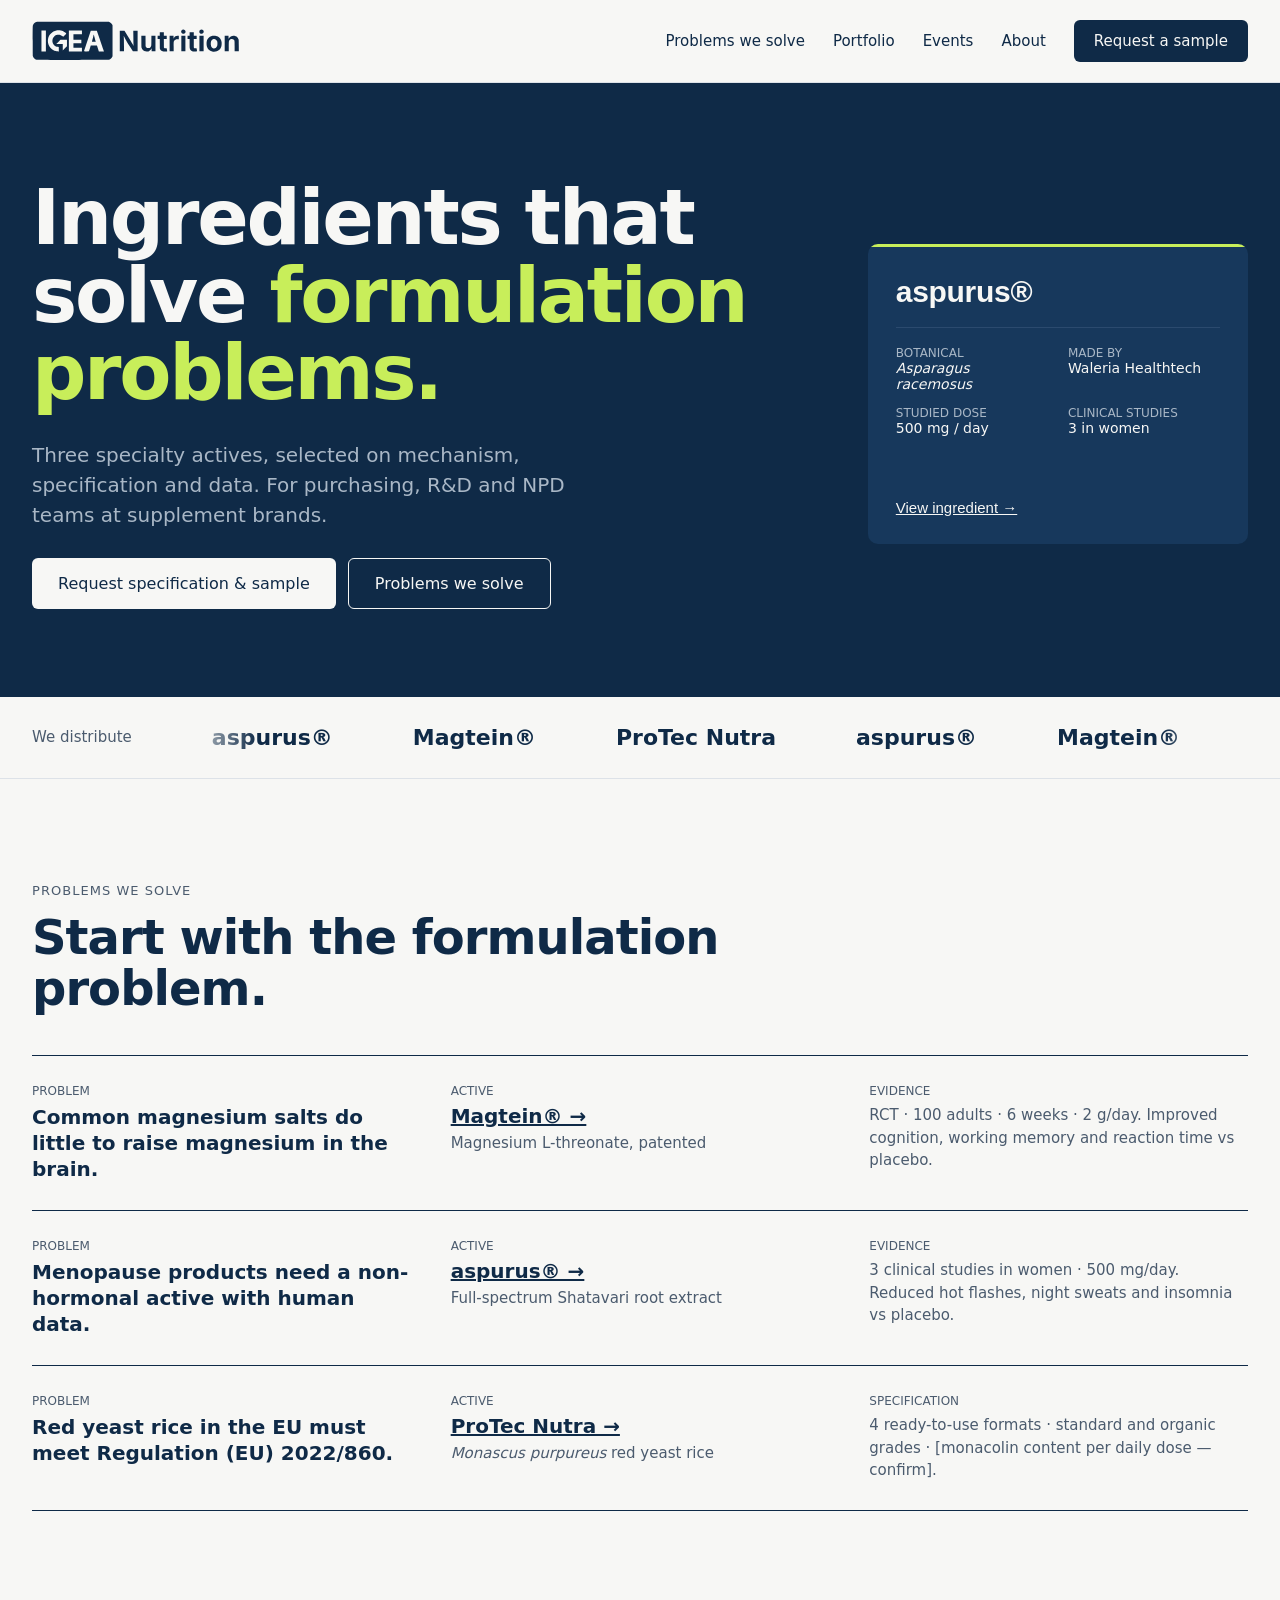
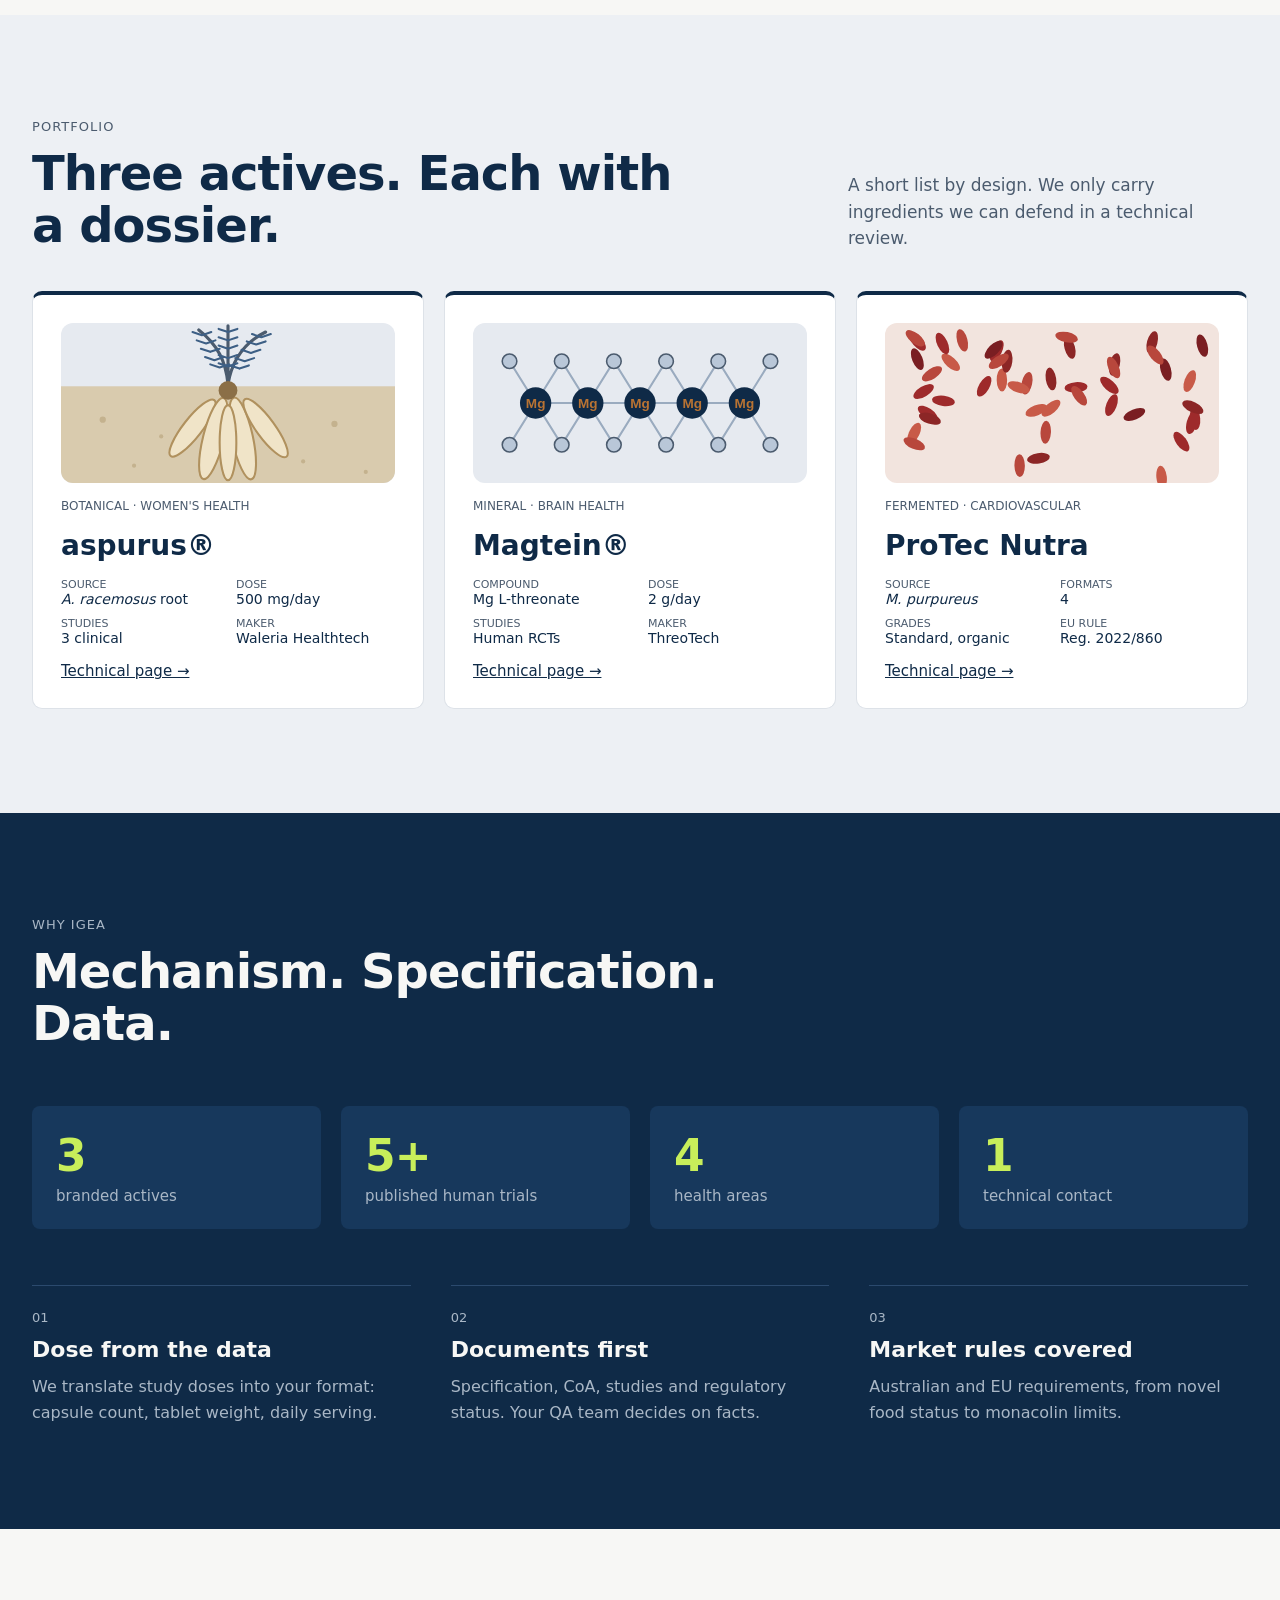
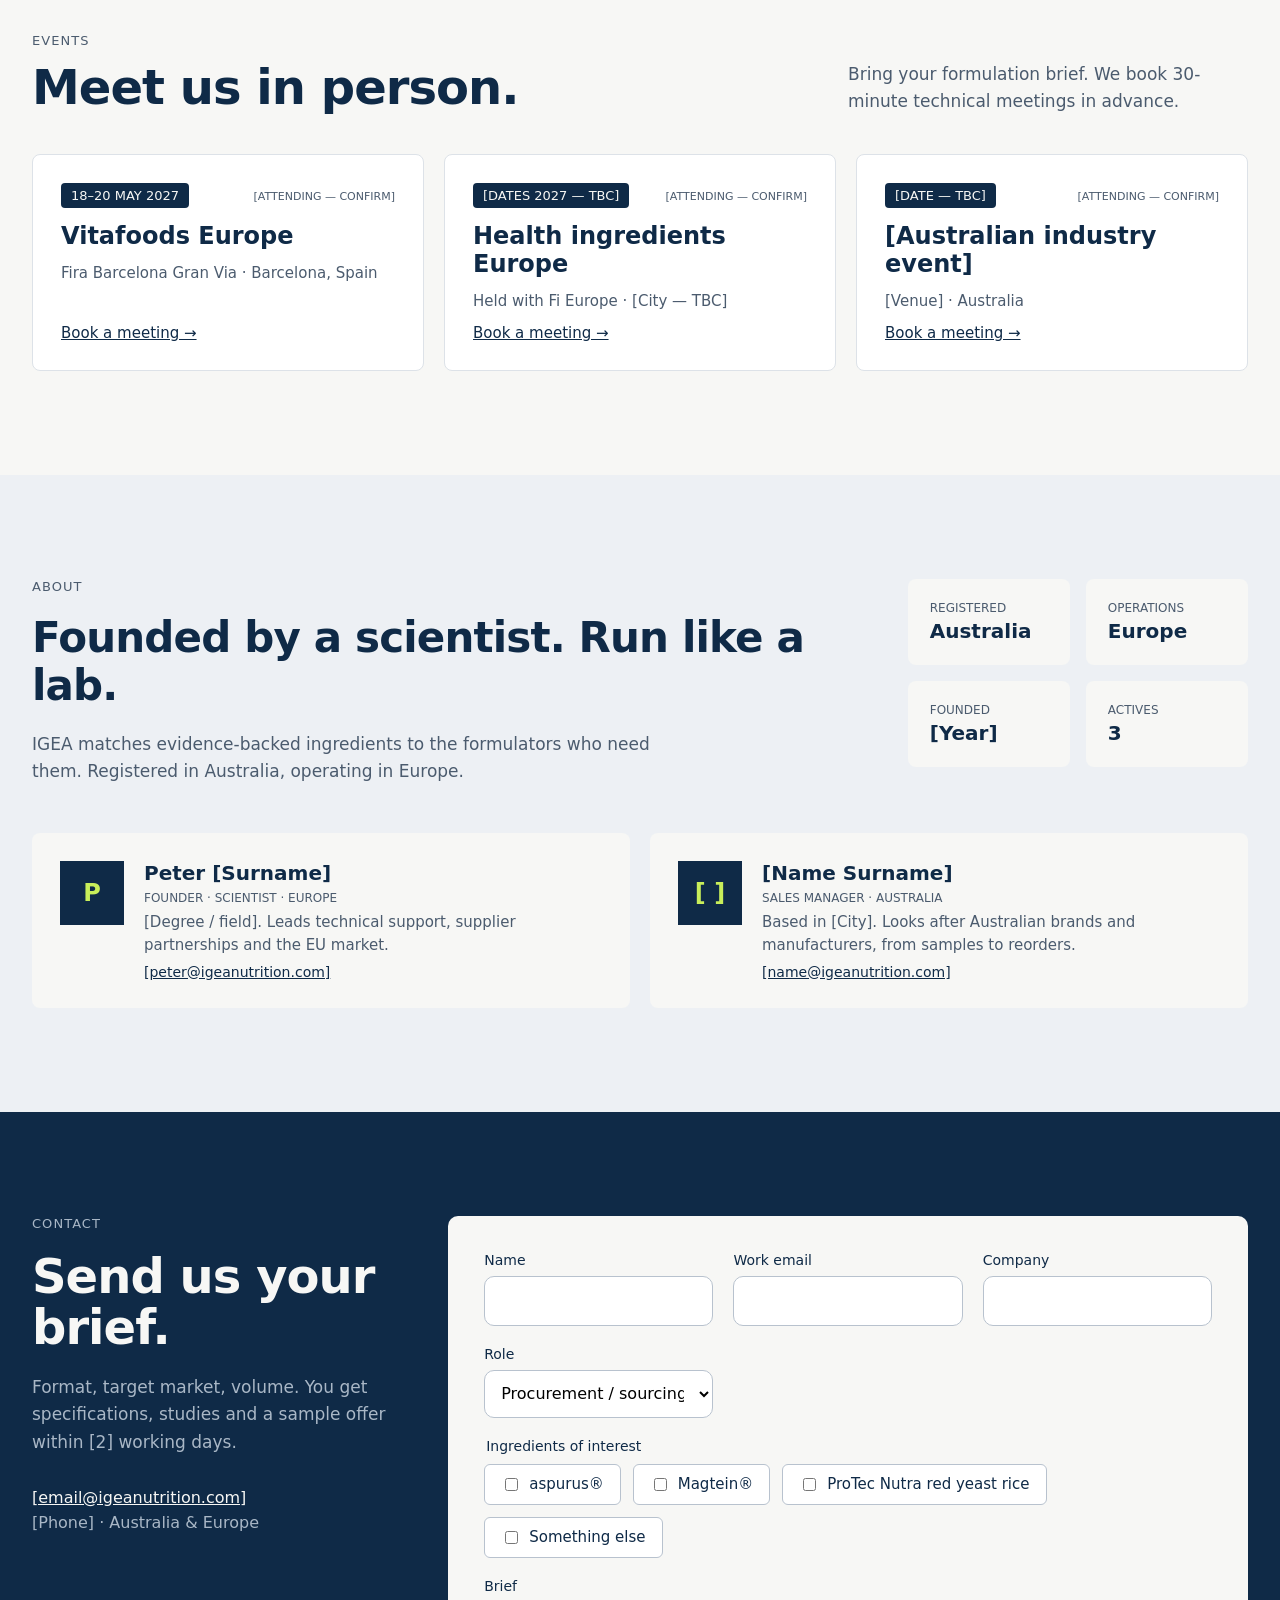
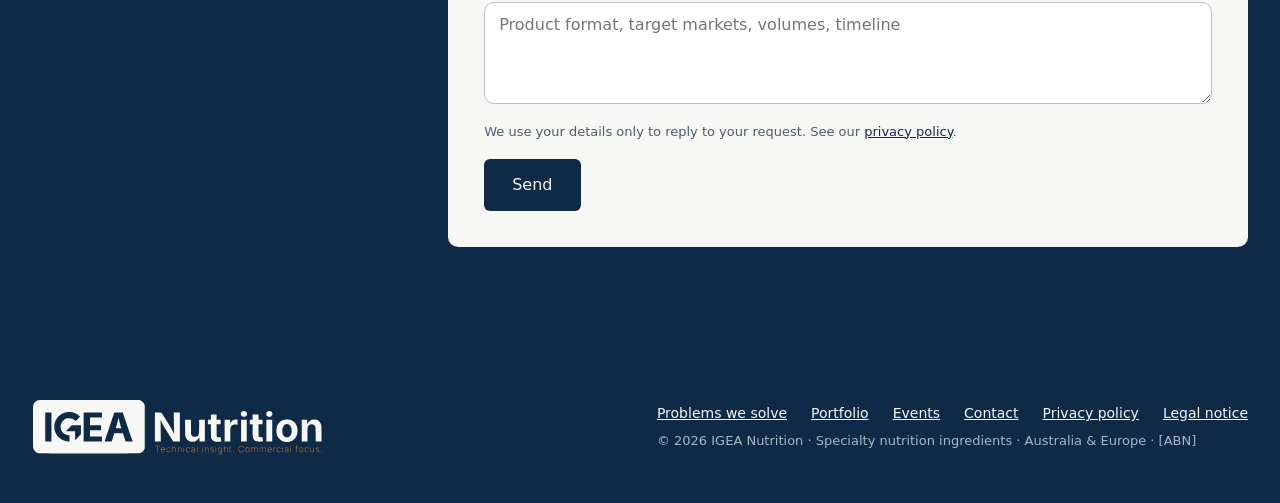
==== commit 624c397d: "Calmer homepage: less copper, simpler slider cards Co-Authored-By: Claude Opus 5.5 <noreply@anthropi" ====
--- a/index.html
+++ b/index.html
@@ -18,7 +18,7 @@
 @keyframes igea-slide{0%,27%{transform:translateX(0)}33%,60%{transform:translateX(-25%)}66%,93%{transform:translateX(-50%)}100%{transform:translateX(-75%)}}
 .igea-marquee-box{overflow:hidden;flex:1 1 400px;min-width:0;-webkit-mask-image:linear-gradient(90deg,transparent,#000 8%,#000 92%,transparent);mask-image:linear-gradient(90deg,transparent,#000 8%,#000 92%,transparent)}
 .igea-marquee{display:flex;width:max-content;animation:igea-marq 22s linear infinite}
-.igea-marquee span{padding:0 40px;font-size:22px;font-weight:700;white-space:nowrap;color:#FFFFFF}
+.igea-marquee span{padding:0 40px;font-size:22px;font-weight:700;white-space:nowrap;color:#0F2A47}
 @keyframes igea-marq{from{transform:translateX(0)}to{transform:translateX(-50%)}}
 @media (prefers-reduced-motion: reduce){.igea-track,.igea-marquee{animation:none}}
 </style>
@@ -44,7 +44,6 @@
 <section id="top" style="background: #0F2A47; color: #F7F7F5">
 <div style="max-width: 1240px; margin: 0 auto; padding: 96px 32px 88px; display: flex; flex-wrap: wrap; gap: 56px; align-items: center">
 <div style="flex: 999 1 560px; min-width: 0; display: flex; flex-direction: column; gap: 28px">
-<p style="margin: 0; font-family: 'Inter', system-ui, sans-serif; font-size: 13px; letter-spacing: 0.08em; color: #A9B7C6">SPECIALTY NUTRITION INGREDIENTS · AU / EU</p>
 <h1 style="margin: 0; font-size: clamp(44px, 6vw, 76px); line-height: 1.02; letter-spacing: -0.03em; font-weight: 700">Ingredients that solve <span style="color: #C8EE5A">formulation problems.</span></h1>
 <p style="margin: 0; font-size: 20px; line-height: 1.5; color: #A9B7C6; max-width: 600px">Three specialty actives, selected on mechanism, specification and data. For purchasing, R&amp;D and NPD teams at supplement brands.</p>
 <div style="display: flex; flex-wrap: wrap; gap: 12px">
@@ -56,38 +55,30 @@
 <div class="igea-carousel" aria-label="Ingredient files" style="flex: 1 1 380px; min-width: 0; max-width: 520px">
 <div class="igea-track">
 <div class="igea-slide">
-<div style="background: #17385C; color: #F7F7F5; border-top: 3px solid #C8EE5A; padding: 28px; display: flex; flex-direction: column; gap: 18px; font-family: 'Inter', system-ui, sans-serif; font-size: 14px; min-height: 340px; box-sizing: border-box">
-<div style="display: flex; justify-content: space-between; align-items: center"><span style="color: #A9B7C6; letter-spacing: 0.06em">INGREDIENT FILE / 01 OF 03</span><span style="background: #C8EE5A; color: #0F2A47; padding: 4px 10px; border-radius: 6px; font-size: 12px; font-weight: 500">IN PORTFOLIO</span></div>
+<div style="background: #17385C; color: #F7F7F5; border-top: 3px solid #C8EE5A; padding: 28px; display: flex; flex-direction: column; gap: 18px; font-family: 'Inter', system-ui, sans-serif; font-size: 14px; height: 300px; box-sizing: border-box">
 <div style="font-family: 'Inter', sans-serif; font-size: 30px; font-weight: 700; letter-spacing: -0.01em">aspurus®</div>
 <div style="display: grid; grid-template-columns: repeat(2, minmax(0, 1fr)); gap: 14px 20px; border-top: 1px solid #2B4A6E; padding-top: 18px"><div><div style="color: #A9B7C6; font-size: 12px">BOTANICAL</div><div><i>Asparagus racemosus</i></div></div><div><div style="color: #A9B7C6; font-size: 12px">MADE BY</div><div>Waleria Healthtech</div></div><div><div style="color: #A9B7C6; font-size: 12px">STUDIED DOSE</div><div>500 mg / day</div></div><div><div style="color: #A9B7C6; font-size: 12px">CLINICAL STUDIES</div><div>3 in women</div></div></div>
-<div style="border-top: 1px solid #2B4A6E; padding-top: 18px; display: flex; flex-wrap: wrap; gap: 8px"><span style="border: 1px solid #3F5C80; padding: 6px 10px; border-radius: 6px">Menopause</span><span style="border: 1px solid #3F5C80; padding: 6px 10px; border-radius: 6px">Hormonal balance</span><span style="border: 1px solid #3F5C80; padding: 6px 10px; border-radius: 6px">Plant-based</span><span style="border: 1px solid #3F5C80; padding: 6px 10px; border-radius: 6px">Award-winning</span></div>
 <a href="aspurus.html" style="color: #F7F7F5; font-family: 'Inter', sans-serif; font-weight: 500; font-size: 15px; margin-top: auto">View ingredient →</a>
 </div>
 </div>
 <div class="igea-slide">
-<div style="background: #17385C; color: #F7F7F5; border-top: 3px solid #C8EE5A; padding: 28px; display: flex; flex-direction: column; gap: 18px; font-family: 'Inter', system-ui, sans-serif; font-size: 14px; min-height: 340px; box-sizing: border-box">
-<div style="display: flex; justify-content: space-between; align-items: center"><span style="color: #A9B7C6; letter-spacing: 0.06em">INGREDIENT FILE / 02 OF 03</span><span style="background: #C8EE5A; color: #0F2A47; padding: 4px 10px; border-radius: 6px; font-size: 12px; font-weight: 500">IN PORTFOLIO</span></div>
+<div style="background: #17385C; color: #F7F7F5; border-top: 3px solid #C8EE5A; padding: 28px; display: flex; flex-direction: column; gap: 18px; font-family: 'Inter', system-ui, sans-serif; font-size: 14px; height: 300px; box-sizing: border-box">
 <div style="font-family: 'Inter', sans-serif; font-size: 30px; font-weight: 700; letter-spacing: -0.01em">Magtein®</div>
 <div style="display: grid; grid-template-columns: repeat(2, minmax(0, 1fr)); gap: 14px 20px; border-top: 1px solid #2B4A6E; padding-top: 18px"><div><div style="color: #A9B7C6; font-size: 12px">COMPOUND</div><div>Magnesium L-threonate</div></div><div><div style="color: #A9B7C6; font-size: 12px">MADE BY</div><div>ThreoTech</div></div><div><div style="color: #A9B7C6; font-size: 12px">STUDIED DOSE</div><div>2 g / day</div></div><div><div style="color: #A9B7C6; font-size: 12px">LATEST RCT</div><div>100 adults · 6 weeks</div></div></div>
-<div style="border-top: 1px solid #2B4A6E; padding-top: 18px; display: flex; flex-wrap: wrap; gap: 8px"><span style="border: 1px solid #3F5C80; padding: 6px 10px; border-radius: 6px">Cognition</span><span style="border: 1px solid #3F5C80; padding: 6px 10px; border-radius: 6px">Brain ageing</span><span style="border: 1px solid #3F5C80; padding: 6px 10px; border-radius: 6px">Sleep</span><span style="border: 1px solid #3F5C80; padding: 6px 10px; border-radius: 6px">Patented</span></div>
 <a href="magtein.html" style="color: #F7F7F5; font-family: 'Inter', sans-serif; font-weight: 500; font-size: 15px; margin-top: auto">View ingredient →</a>
 </div>
 </div>
 <div class="igea-slide">
-<div style="background: #17385C; color: #F7F7F5; border-top: 3px solid #C8EE5A; padding: 28px; display: flex; flex-direction: column; gap: 18px; font-family: 'Inter', system-ui, sans-serif; font-size: 14px; min-height: 340px; box-sizing: border-box">
-<div style="display: flex; justify-content: space-between; align-items: center"><span style="color: #A9B7C6; letter-spacing: 0.06em">INGREDIENT FILE / 03 OF 03</span><span style="background: #C8EE5A; color: #0F2A47; padding: 4px 10px; border-radius: 6px; font-size: 12px; font-weight: 500">IN PORTFOLIO</span></div>
+<div style="background: #17385C; color: #F7F7F5; border-top: 3px solid #C8EE5A; padding: 28px; display: flex; flex-direction: column; gap: 18px; font-family: 'Inter', system-ui, sans-serif; font-size: 14px; height: 300px; box-sizing: border-box">
 <div style="font-family: 'Inter', sans-serif; font-size: 30px; font-weight: 700; letter-spacing: -0.01em">ProTec Nutra</div>
 <div style="display: grid; grid-template-columns: repeat(2, minmax(0, 1fr)); gap: 14px 20px; border-top: 1px solid #2B4A6E; padding-top: 18px"><div><div style="color: #A9B7C6; font-size: 12px">SOURCE</div><div><i>Monascus purpureus</i></div></div><div><div style="color: #A9B7C6; font-size: 12px">FORMATS</div><div>Powder · granule · beadlet · capsule</div></div><div><div style="color: #A9B7C6; font-size: 12px">GRADES</div><div>Standard &amp; organic</div></div><div><div style="color: #A9B7C6; font-size: 12px">EU RULE</div><div>Reg. (EU) 2022/860</div></div></div>
-<div style="border-top: 1px solid #2B4A6E; padding-top: 18px; display: flex; flex-wrap: wrap; gap: 8px"><span style="border: 1px solid #3F5C80; padding: 6px 10px; border-radius: 6px">Heart health</span><span style="border: 1px solid #3F5C80; padding: 6px 10px; border-radius: 6px">Fermented</span><span style="border: 1px solid #3F5C80; padding: 6px 10px; border-radius: 6px">Organic option</span><span style="border: 1px solid #3F5C80; padding: 6px 10px; border-radius: 6px">EU supplements</span></div>
 <a href="protec-nutra.html" style="color: #F7F7F5; font-family: 'Inter', sans-serif; font-weight: 500; font-size: 15px; margin-top: auto">View ingredient →</a>
 </div>
 </div>
 <div class="igea-slide" aria-hidden="true">
-<div style="background: #17385C; color: #F7F7F5; border-top: 3px solid #C8EE5A; padding: 28px; display: flex; flex-direction: column; gap: 18px; font-family: 'Inter', system-ui, sans-serif; font-size: 14px; min-height: 340px; box-sizing: border-box">
-<div style="display: flex; justify-content: space-between; align-items: center"><span style="color: #A9B7C6; letter-spacing: 0.06em">INGREDIENT FILE / 01 OF 03</span><span style="background: #C8EE5A; color: #0F2A47; padding: 4px 10px; border-radius: 6px; font-size: 12px; font-weight: 500">IN PORTFOLIO</span></div>
+<div style="background: #17385C; color: #F7F7F5; border-top: 3px solid #C8EE5A; padding: 28px; display: flex; flex-direction: column; gap: 18px; font-family: 'Inter', system-ui, sans-serif; font-size: 14px; height: 300px; box-sizing: border-box">
 <div style="font-family: 'Inter', sans-serif; font-size: 30px; font-weight: 700; letter-spacing: -0.01em">aspurus®</div>
 <div style="display: grid; grid-template-columns: repeat(2, minmax(0, 1fr)); gap: 14px 20px; border-top: 1px solid #2B4A6E; padding-top: 18px"><div><div style="color: #A9B7C6; font-size: 12px">BOTANICAL</div><div><i>Asparagus racemosus</i></div></div><div><div style="color: #A9B7C6; font-size: 12px">MADE BY</div><div>Waleria Healthtech</div></div><div><div style="color: #A9B7C6; font-size: 12px">STUDIED DOSE</div><div>500 mg / day</div></div><div><div style="color: #A9B7C6; font-size: 12px">CLINICAL STUDIES</div><div>3 in women</div></div></div>
-<div style="border-top: 1px solid #2B4A6E; padding-top: 18px; display: flex; flex-wrap: wrap; gap: 8px"><span style="border: 1px solid #3F5C80; padding: 6px 10px; border-radius: 6px">Menopause</span><span style="border: 1px solid #3F5C80; padding: 6px 10px; border-radius: 6px">Hormonal balance</span><span style="border: 1px solid #3F5C80; padding: 6px 10px; border-radius: 6px">Plant-based</span><span style="border: 1px solid #3F5C80; padding: 6px 10px; border-radius: 6px">Award-winning</span></div>
 <a href="aspurus.html" tabindex="-1" style="color: #F7F7F5; font-family: 'Inter', sans-serif; font-weight: 500; font-size: 15px; margin-top: auto">View ingredient →</a>
 </div>
 </div>
@@ -97,9 +88,9 @@
 </section>
 
 <!-- PARTNER STRIP -->
-<section aria-label="Ingredient brands we distribute" style="background: #B87333">
+<section aria-label="Ingredient brands we distribute" style="border-bottom: 1px solid #DDE2E8">
 <div style="max-width: 1240px; margin: 0 auto; padding: 28px 32px; display: flex; flex-wrap: wrap; gap: 24px 40px; align-items: center">
-<span style="font-size: 20px; font-weight: 700; color: #0F2A47; white-space: nowrap">We distribute</span>
+<span style="font-size: 15px; font-weight: 500; color: #4B5B6E; white-space: nowrap">We distribute</span>
 <div class="igea-marquee-box">
 <div class="igea-marquee">
 <span>aspurus®</span><span>Magtein®</span><span>ProTec Nutra</span><span>aspurus®</span><span>Magtein®</span><span>ProTec Nutra</span>
@@ -115,17 +106,17 @@
 <h2 style="margin: 0; font-size: clamp(34px, 4vw, 48px); line-height: 1.08; letter-spacing: -0.02em; font-weight: 700">Start with the formulation problem.</h2>
 </div>
 <div style="display: flex; flex-direction: column">
-<div style="display: grid; grid-template-columns: repeat(auto-fit, minmax(260px, 1fr)); gap: 12px 40px; padding: 28px 0; border-top: 2px solid #B87333">
+<div style="display: grid; grid-template-columns: repeat(auto-fit, minmax(260px, 1fr)); gap: 12px 40px; padding: 28px 0; border-top: 1px solid #0F2A47">
 <div style="display: flex; flex-direction: column; gap: 6px"><span style="font-family: 'Inter', system-ui, sans-serif; font-size: 12px; color: #4B5B6E">PROBLEM</span><span style="font-size: 20px; font-weight: 700; line-height: 1.3">Common magnesium salts do little to raise magnesium in the brain.</span></div>
 <div style="display: flex; flex-direction: column; gap: 6px"><span style="font-family: 'Inter', system-ui, sans-serif; font-size: 12px; color: #4B5B6E">ACTIVE</span><a href="magtein.html" style="font-size: 20px; font-weight: 700">Magtein® →</a><span style="font-size: 15px; color: #4B5B6E">Magnesium L-threonate, patented</span></div>
 <div style="display: flex; flex-direction: column; gap: 6px"><span style="font-family: 'Inter', system-ui, sans-serif; font-size: 12px; color: #4B5B6E">EVIDENCE</span><span style="font-size: 15px; line-height: 1.5; color: #4B5B6E">RCT · 100 adults · 6 weeks · 2 g/day. Improved cognition, working memory and reaction time vs placebo.</span></div>
 </div>
-<div style="display: grid; grid-template-columns: repeat(auto-fit, minmax(260px, 1fr)); gap: 12px 40px; padding: 28px 0; border-top: 2px solid #B87333">
+<div style="display: grid; grid-template-columns: repeat(auto-fit, minmax(260px, 1fr)); gap: 12px 40px; padding: 28px 0; border-top: 1px solid #0F2A47">
 <div style="display: flex; flex-direction: column; gap: 6px"><span style="font-family: 'Inter', system-ui, sans-serif; font-size: 12px; color: #4B5B6E">PROBLEM</span><span style="font-size: 20px; font-weight: 700; line-height: 1.3">Menopause products need a non-hormonal active with human data.</span></div>
 <div style="display: flex; flex-direction: column; gap: 6px"><span style="font-family: 'Inter', system-ui, sans-serif; font-size: 12px; color: #4B5B6E">ACTIVE</span><a href="aspurus.html" style="font-size: 20px; font-weight: 700">aspurus® →</a><span style="font-size: 15px; color: #4B5B6E">Full-spectrum Shatavari root extract</span></div>
 <div style="display: flex; flex-direction: column; gap: 6px"><span style="font-family: 'Inter', system-ui, sans-serif; font-size: 12px; color: #4B5B6E">EVIDENCE</span><span style="font-size: 15px; line-height: 1.5; color: #4B5B6E">3 clinical studies in women · 500 mg/day. Reduced hot flashes, night sweats and insomnia vs placebo.</span></div>
 </div>
-<div style="display: grid; grid-template-columns: repeat(auto-fit, minmax(260px, 1fr)); gap: 12px 40px; padding: 28px 0; border-top: 2px solid #B87333; border-bottom: 2px solid #B87333">
+<div style="display: grid; grid-template-columns: repeat(auto-fit, minmax(260px, 1fr)); gap: 12px 40px; padding: 28px 0; border-top: 1px solid #0F2A47; border-bottom: 1px solid #0F2A47">
 <div style="display: flex; flex-direction: column; gap: 6px"><span style="font-family: 'Inter', system-ui, sans-serif; font-size: 12px; color: #4B5B6E">PROBLEM</span><span style="font-size: 20px; font-weight: 700; line-height: 1.3">Red yeast rice in the EU must meet Regulation (EU) 2022/860.</span></div>
 <div style="display: flex; flex-direction: column; gap: 6px"><span style="font-family: 'Inter', system-ui, sans-serif; font-size: 12px; color: #4B5B6E">ACTIVE</span><a href="protec-nutra.html" style="font-size: 20px; font-weight: 700">ProTec Nutra →</a><span style="font-size: 15px; color: #4B5B6E"><i>Monascus purpureus</i> red yeast rice</span></div>
 <div style="display: flex; flex-direction: column; gap: 6px"><span style="font-family: 'Inter', system-ui, sans-serif; font-size: 12px; color: #4B5B6E">SPECIFICATION</span><span style="font-size: 15px; line-height: 1.5; color: #4B5B6E">4 ready-to-use formats · standard and organic grades · [monacolin content per daily dose — confirm].</span></div>
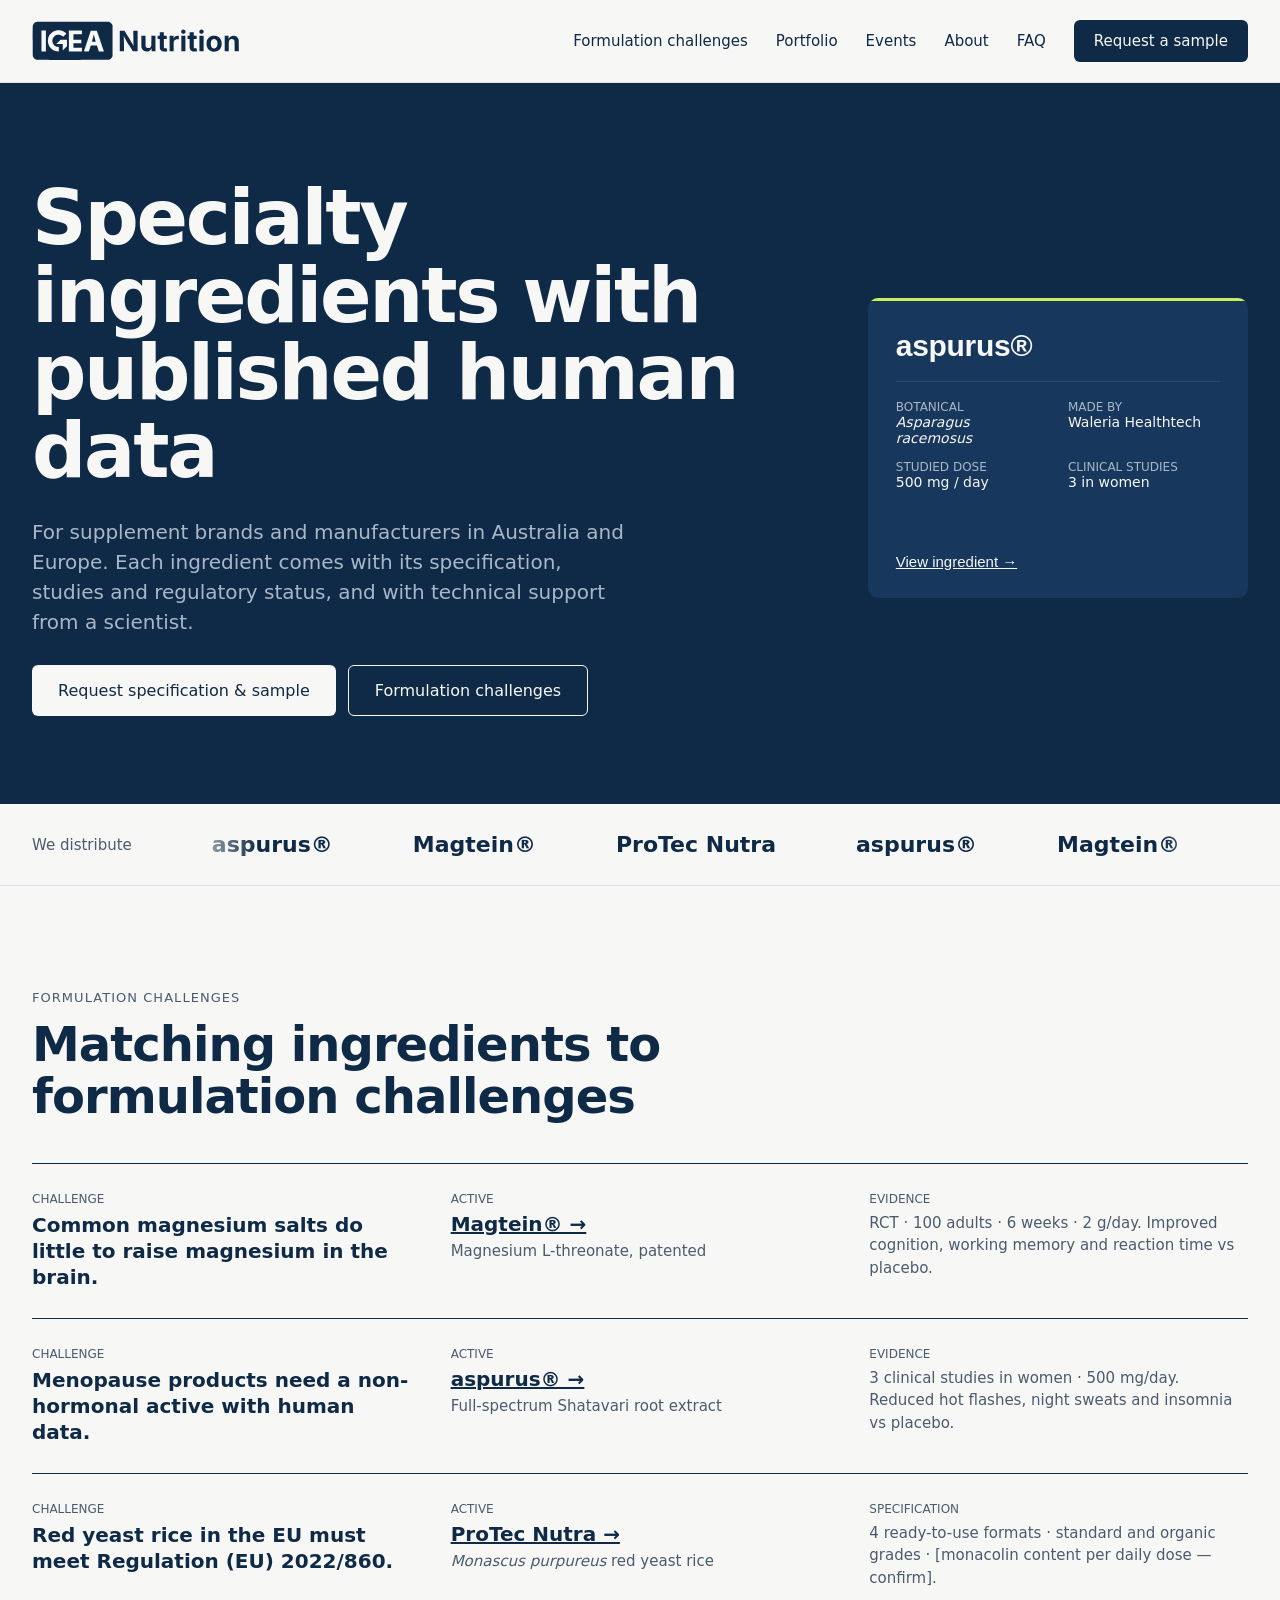
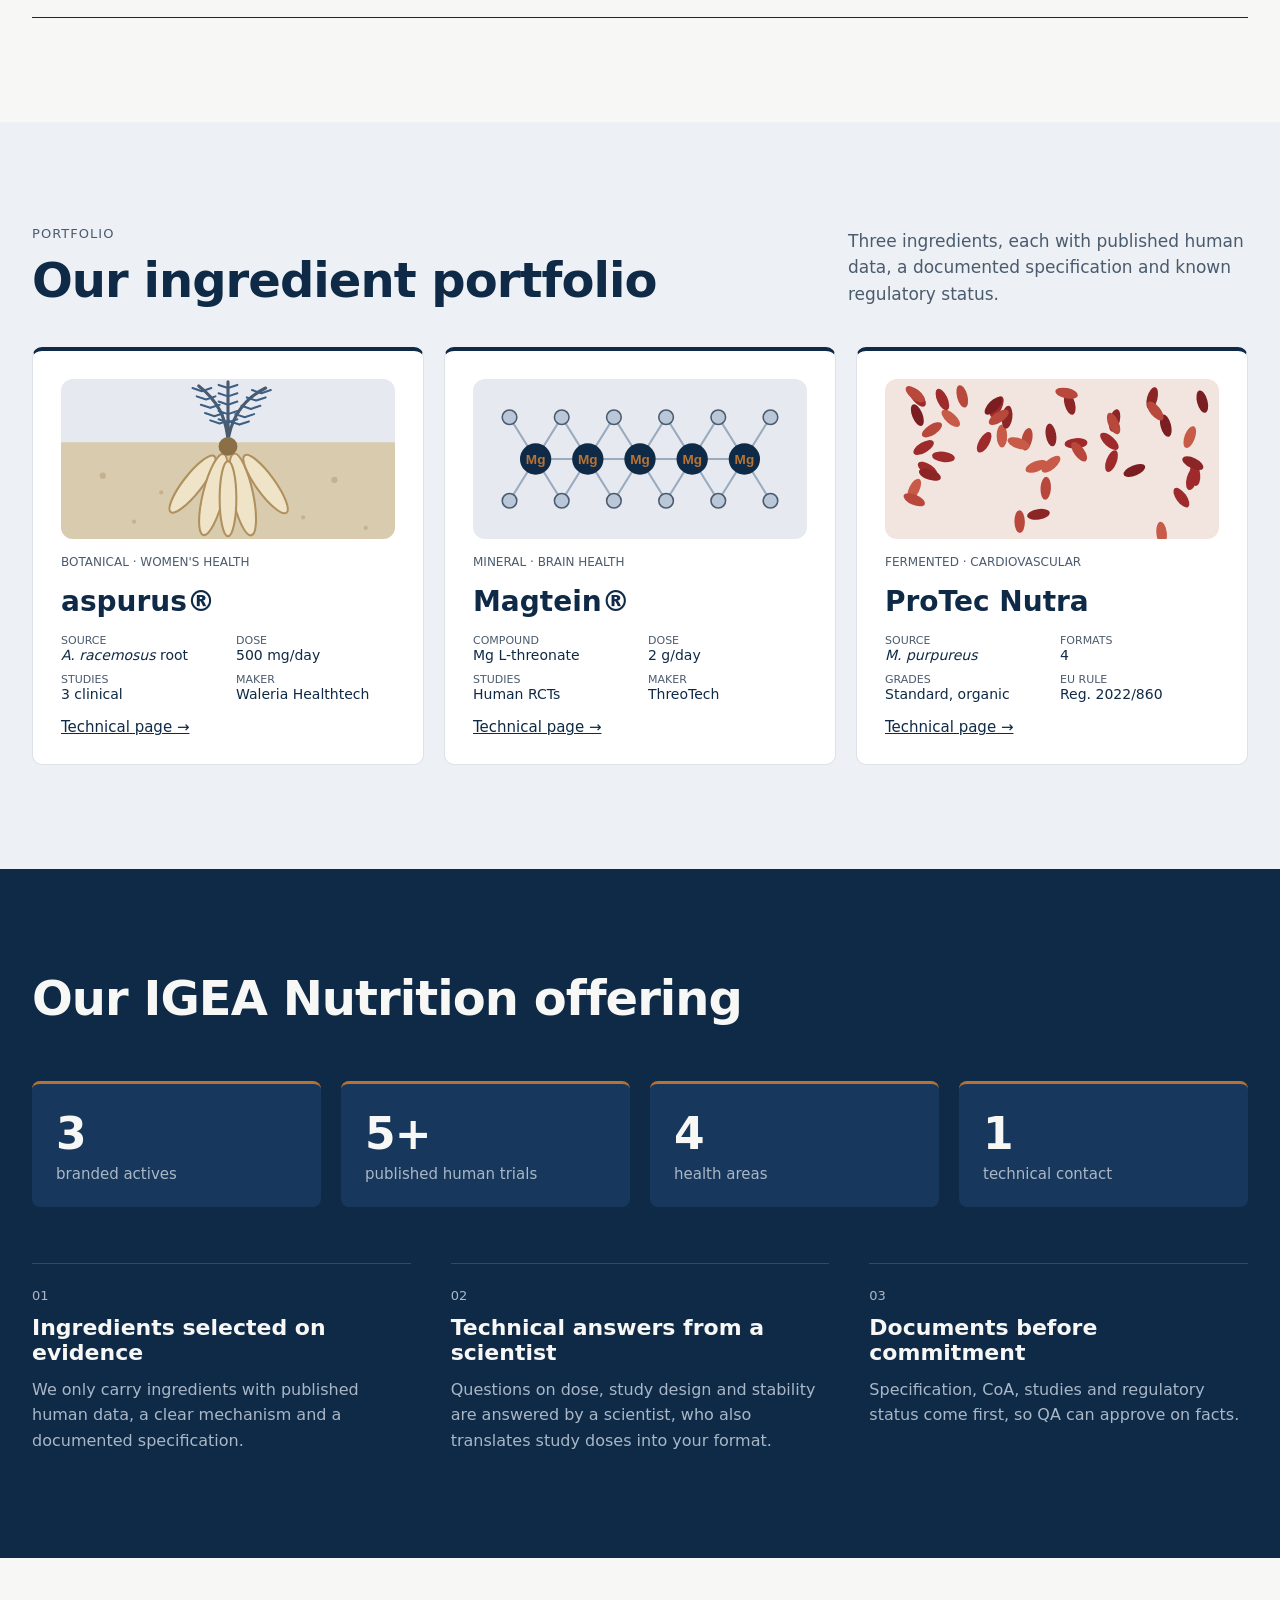
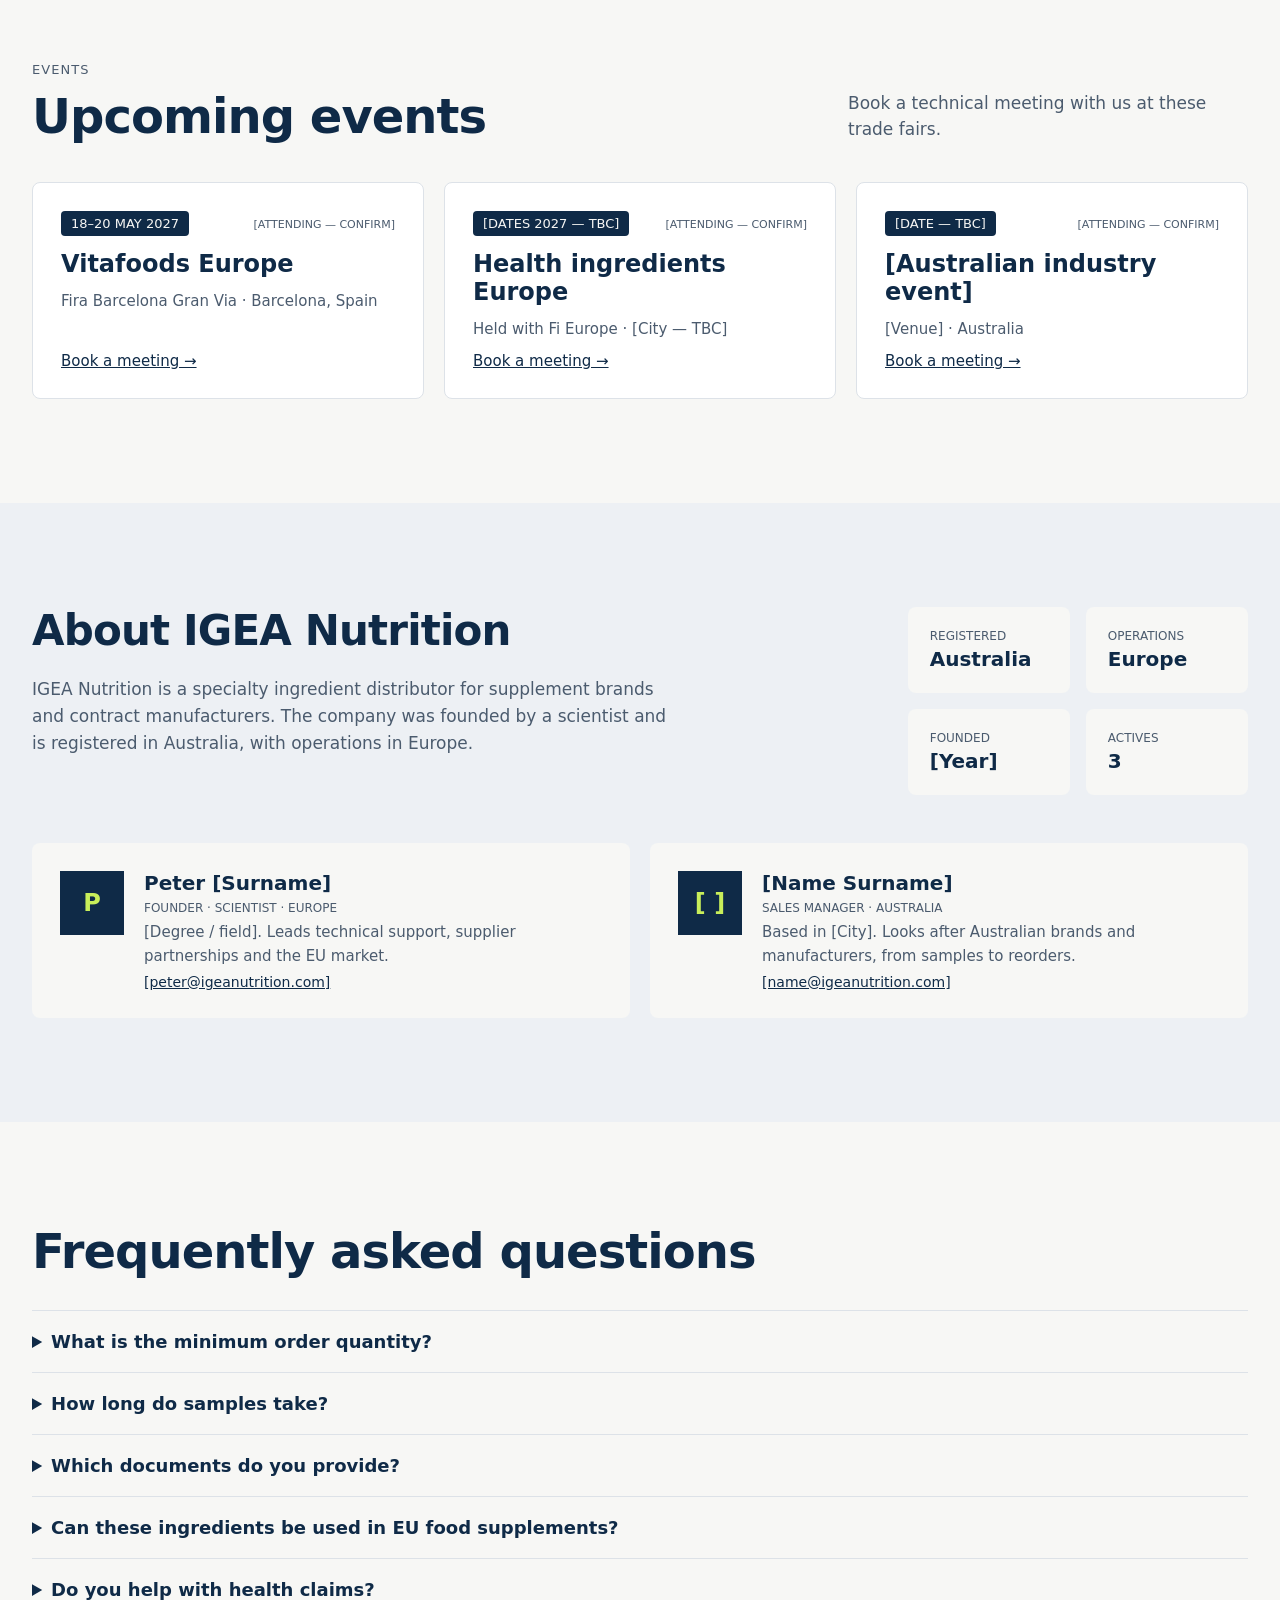
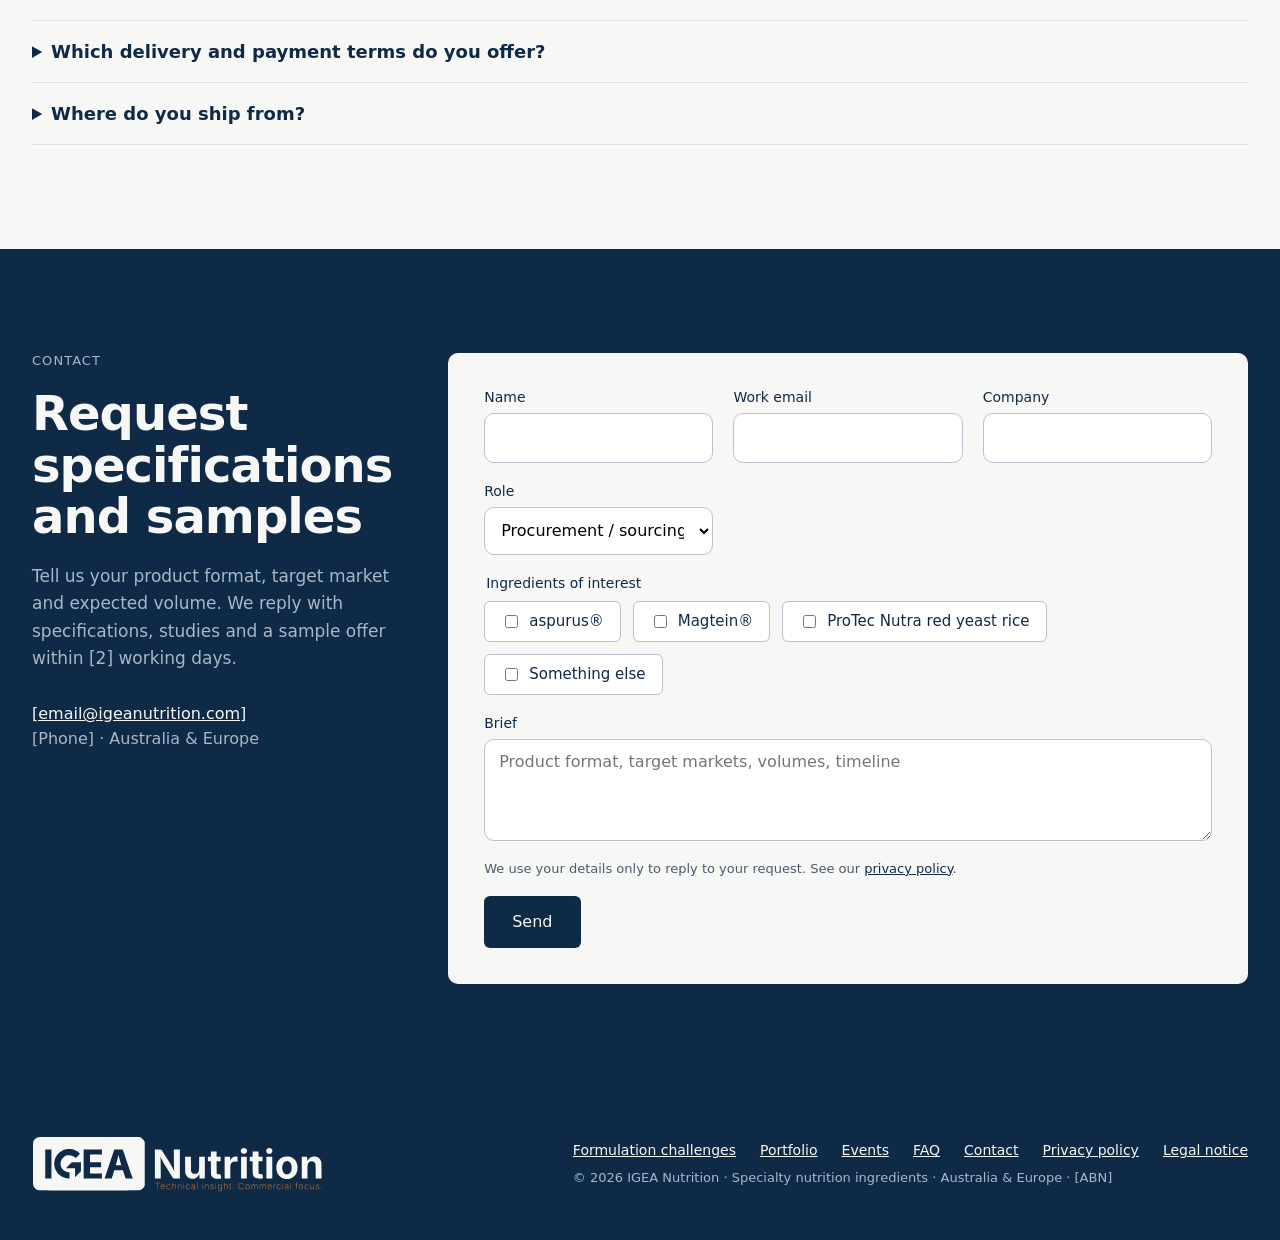
==== commit 759fe21e: "New messaging, FAQ, quality sections on ingredient pages Co-Authored-By: Claude Opus 5.5 <noreply@an" ====
--- a/index.html
+++ b/index.html
@@ -31,10 +31,11 @@
 <nav aria-label="Main" style="max-width: 1240px; margin: 0 auto; padding: 20px 32px; display: flex; flex-wrap: wrap; align-items: center; justify-content: space-between; gap: 16px">
 <a href="#top" aria-label="IGEA Nutrition home" style="display: flex; align-items: center; text-decoration: none"><svg viewBox="0 0 1734 334" role="img" aria-label="IGEA Nutrition" style="display: block; height: 40px; width: auto"><path fill="#0F2A47" fill-rule="evenodd" d="M37.5 323.6C22.8 320.0 10.4 307.5 7.0 292.8C6.4 290.1 6.0 242.8 6.0 164.9C6.0 43.7 6.0 41.1 8.0 34.7C11.8 22.3 22.5 11.7 34.9 8.0C41.5 6.0 43.4 6.0 342.0 6.2L642.5 6.5L649.2 9.7C658.0 13.8 665.2 21.0 669.3 29.8L672.5 36.5L672.5 165.5L672.5 294.5L669.3 301.0C663.4 312.9 652.3 321.7 640.1 324.0C631.7 325.6 44.0 325.2 37.5 323.6ZM1504.5 254.4C1482.6 249.7 1466.0 233.4 1459.9 210.3C1457.1 200.1 1456.9 179.9 1459.4 169.5C1462.3 157.5 1467.3 148.4 1475.9 139.9C1488.3 127.5 1500.9 122.7 1520.5 122.7C1533.7 122.7 1542.7 124.7 1551.9 129.5C1569.1 138.6 1579.7 154.4 1583.1 176.0C1584.5 185.1 1583.7 202.2 1581.6 210.5C1575.5 233.2 1558.5 249.8 1536.5 254.5C1527.7 256.3 1513.6 256.3 1504.5 254.4ZM944.0 253.5C930.3 249.6 919.8 238.8 915.2 223.5C913.9 219.4 913.6 209.9 913.3 171.2L912.9 124.0L930.4 124.0L947.9 124.0L948.2 167.2L948.5 210.5L951.0 215.0C952.4 217.4 955.4 220.8 957.8 222.4C961.5 225.0 963.2 225.5 969.6 225.8C979.0 226.3 984.5 224.4 989.5 218.8C996.6 211.0 996.5 212.1 996.8 165.8L997.1 124.0L1014.1 124.0L1031.0 124.0L1031.0 188.5L1031.0 253.0L1015.0 253.0L999.0 253.0L999.0 245.1C999.0 240.8 998.7 235.2 998.4 232.6L997.7 227.9L994.8 233.2C990.6 240.9 982.8 248.4 975.6 251.6C970.5 253.9 967.8 254.4 959.5 254.7C952.7 254.9 947.8 254.5 944.0 253.5ZM1091.1 253.4C1081.5 250.8 1073.9 244.4 1069.8 235.5C1067.5 230.6 1067.5 229.8 1067.2 190.2L1066.9 150.0L1058.0 150.0L1049.0 150.0L1049.0 137.0L1049.0 124.0L1058.0 124.0L1067.0 124.0L1067.0 108.5L1067.0 93.0L1084.0 93.0L1101.0 93.0L1101.0 108.5L1101.0 124.0L1113.0 124.0L1125.0 124.0L1125.0 137.0L1125.0 150.0L1113.0 150.0L1100.9 150.0L1101.2 186.0L1101.5 222.0L1104.3 224.7C1106.9 227.3 1107.6 227.5 1115.7 227.5L1124.3 227.5L1126.6 239.0C1127.9 245.3 1128.9 251.0 1128.9 251.6C1129.1 254.8 1101.0 256.1 1091.1 253.4ZM1338.9 252.7C1326.0 248.3 1319.1 239.6 1317.0 225.5C1316.5 221.7 1316.0 203.1 1316.0 184.2L1316.0 150.0L1307.5 150.0L1299.0 150.0L1299.0 137.0L1299.0 124.0L1307.5 124.0L1316.0 124.0L1316.0 108.5L1316.0 93.0L1333.5 93.0L1351.0 93.0L1351.0 108.5L1351.0 124.0L1363.0 124.0L1375.0 124.0L1375.0 137.0L1375.0 150.0L1363.0 150.0L1351.0 150.0L1351.0 185.0C1351.0 223.6 1351.1 224.6 1357.0 227.0C1359.1 227.9 1362.3 228.1 1367.0 227.6L1373.9 227.0L1374.9 232.2C1378.2 248.2 1378.7 252.2 1377.6 252.6C1373.1 254.1 1365.9 255.0 1356.5 254.9C1347.7 254.9 1344.2 254.5 1338.9 252.7ZM116.0 167.0L116.0 80.0L97.5 80.0L79.0 80.0L79.0 167.0L79.0 254.0L97.5 254.0L116.0 254.0L116.0 167.0ZM223.8 235.2L223.5 216.5L216.5 215.9C186.8 213.1 165.3 184.8 171.2 156.1C173.5 144.7 177.3 137.6 185.5 129.5C193.6 121.3 200.7 117.5 212.1 115.2C226.9 112.1 243.5 116.8 255.6 127.4L260.7 131.9L273.6 118.9C284.5 107.9 286.3 105.7 285.4 104.2C284.8 103.3 281.2 99.9 277.4 96.7C268.7 89.3 253.4 81.8 241.5 78.9C230.6 76.3 214.0 76.1 203.5 78.3C168.7 85.7 141.6 112.8 134.3 147.5C132.1 157.9 132.4 174.8 134.9 185.4C142.6 217.5 167.4 243.0 199.0 251.0C207.8 253.2 210.6 253.7 218.3 253.9L224.0 254.0L223.8 235.2ZM417.0 238.5L417.0 223.0L381.5 223.0L346.0 223.0L346.0 204.5L346.0 186.0L379.0 186.0L412.0 186.0L412.0 171.5L412.0 157.0L379.0 157.0L346.0 157.0L346.0 134.0L346.0 111.0L381.5 111.0L417.0 111.0L417.0 95.5L417.0 80.0L362.5 80.0L308.0 80.0L308.0 167.0L308.0 254.0L362.5 254.0L417.0 254.0L417.0 238.5ZM483.0 229.0L490.6 204.5L516.5 204.3L542.5 204.0L550.5 229.0L558.4 254.0L579.7 254.0L600.9 254.0L592.9 230.8C588.5 218.0 575.1 178.9 563.1 144.0L541.3 80.5L516.1 80.5L490.8 80.5L462.4 166.0C446.8 213.0 434.0 252.1 434.0 252.8C434.0 253.8 438.5 254.0 454.7 253.8L475.4 253.5L483.0 229.0ZM733.0 167.0L733.0 81.0L752.7 81.2L772.3 81.5L801.7 128.5C820.7 158.8 834.2 181.5 839.7 192.5L848.2 209.5L847.6 200.0C847.3 194.8 846.7 165.9 846.4 135.8L845.7 81.0L863.9 81.0L882.0 81.0L882.0 167.0L882.0 253.0L862.2 253.0L842.5 253.0L817.2 212.6C789.4 168.3 781.9 155.6 772.8 137.2C769.4 130.5 766.5 125.1 766.3 125.3C766.2 125.5 766.4 132.2 767.0 140.1C767.5 148.0 768.0 176.7 768.0 203.8L768.0 253.0L750.5 253.0L733.0 253.0L733.0 167.0ZM1149.0 188.5L1149.0 124.0L1165.5 124.0L1181.9 124.0L1182.2 135.8L1182.5 147.5L1185.1 141.9C1191.8 127.6 1204.4 120.7 1220.2 122.5L1226.0 123.2L1226.0 138.6L1226.0 154.0L1223.4 153.4C1221.9 153.0 1217.1 152.7 1212.6 152.6C1205.3 152.5 1203.8 152.8 1197.9 155.7C1193.3 158.0 1190.4 160.2 1188.5 162.9C1183.2 170.7 1183.1 171.4 1183.0 213.8L1183.0 253.0L1166.0 253.0L1149.0 253.0L1149.0 188.5ZM1247.0 188.5L1247.0 124.0L1264.0 124.0L1281.0 124.0L1281.0 188.5L1281.0 253.0L1264.0 253.0L1247.0 253.0L1247.0 188.5ZM1398.0 188.5L1398.0 124.0L1415.5 124.0L1433.0 124.0L1433.0 188.5L1433.0 253.0L1415.5 253.0L1398.0 253.0L1398.0 188.5ZM1609.0 188.5L1609.0 124.0L1625.0 124.0L1641.0 124.0L1641.0 128.8C1641.0 131.4 1641.3 137.2 1641.6 141.6L1642.3 149.8L1644.9 144.9C1653.9 128.1 1670.0 120.2 1689.8 123.0C1706.7 125.3 1718.6 135.4 1724.3 152.3C1726.3 158.2 1726.5 160.8 1726.8 205.8L1727.1 253.0L1709.6 253.0L1692.0 253.0L1692.0 211.7C1692.0 165.5 1691.8 164.2 1685.3 157.6C1675.3 147.7 1656.3 149.5 1648.3 161.3C1646.6 163.9 1644.7 168.2 1644.1 171.0C1643.4 174.2 1643.0 190.7 1643.0 214.5L1643.0 253.0L1626.0 253.0L1609.0 253.0L1609.0 188.5ZM292.0 183.8L292.0 157.0L264.7 157.0L237.5 157.0L220.0 174.5L202.5 192.0L229.8 192.0L257.0 192.0L257.0 218.7L257.0 245.5L274.5 228.0L292.0 210.5L292.0 183.8ZM1533.8 225.4C1539.4 221.9 1543.9 215.6 1546.6 207.4C1549.4 198.7 1549.2 177.9 1546.2 169.6C1540.6 154.5 1529.2 147.2 1515.5 150.0C1502.9 152.6 1495.3 163.1 1493.1 180.9C1491.9 190.5 1493.1 202.5 1496.1 210.5C1498.7 217.5 1505.8 225.4 1511.3 227.4C1518.0 229.9 1527.9 229.0 1533.8 225.4ZM500.5 172.2C501.9 168.5 508.9 141.8 512.0 127.8C513.9 119.6 515.5 113.2 515.7 113.4C515.9 113.6 518.5 123.2 521.5 134.6C524.5 146.1 528.2 159.7 529.8 164.8L532.8 174.0L516.3 174.0C501.0 174.0 499.8 173.9 500.5 172.2ZM1259.4 106.1C1253.9 104.7 1249.2 101.1 1247.1 96.6C1238.2 78.3 1261.6 62.7 1277.0 76.7C1285.9 84.7 1283.9 98.9 1273.1 104.4C1269.6 106.2 1263.2 107.0 1259.4 106.1ZM1410.6 105.9C1402.2 103.9 1397.0 97.5 1397.0 89.1C1397.0 83.1 1398.7 79.3 1403.0 75.6C1415.0 65.6 1434.0 73.6 1434.0 88.7C1434.0 95.1 1432.2 99.0 1427.7 102.4C1425.1 104.4 1417.2 107.2 1415.0 106.9C1414.7 106.8 1412.8 106.4 1410.6 105.9Z"></path></svg></a>
 <div style="display: flex; flex-wrap: wrap; align-items: center; gap: 28px; font-size: 15px">
-<a href="#problems" style="text-decoration: none">Problems we solve</a>
+<a href="#problems" style="text-decoration: none">Formulation challenges</a>
 <a href="#ingredients" style="text-decoration: none">Portfolio</a>
 <a href="#events" style="text-decoration: none">Events</a>
 <a href="#about" style="text-decoration: none">About</a>
+<a href="#faq" style="text-decoration: none">FAQ</a>
 <a href="#contact" style="text-decoration: none; background: #0F2A47; color: #F7F7F5; padding: 12px 20px; border-radius: 6px; font-weight: 500">Request a sample</a>
 </div>
 </nav>
@@ -44,11 +45,11 @@
 <section id="top" style="background: #0F2A47; color: #F7F7F5">
 <div style="max-width: 1240px; margin: 0 auto; padding: 96px 32px 88px; display: flex; flex-wrap: wrap; gap: 56px; align-items: center">
 <div style="flex: 999 1 560px; min-width: 0; display: flex; flex-direction: column; gap: 28px">
-<h1 style="margin: 0; font-size: clamp(44px, 6vw, 76px); line-height: 1.02; letter-spacing: -0.03em; font-weight: 700">Ingredients that solve <span style="color: #C8EE5A">formulation problems.</span></h1>
-<p style="margin: 0; font-size: 20px; line-height: 1.5; color: #A9B7C6; max-width: 600px">Three specialty actives, selected on mechanism, specification and data. For purchasing, R&amp;D and NPD teams at supplement brands.</p>
+<h1 style="margin: 0; font-size: clamp(44px, 6vw, 76px); line-height: 1.02; letter-spacing: -0.03em; font-weight: 700">Specialty ingredients with published human data</h1>
+<p style="margin: 0; font-size: 20px; line-height: 1.5; color: #A9B7C6; max-width: 600px">For supplement brands and manufacturers in Australia and Europe. Each ingredient comes with its specification, studies and regulatory status, and with technical support from a scientist.</p>
 <div style="display: flex; flex-wrap: wrap; gap: 12px">
 <a href="#contact" style="text-decoration: none; background: #F7F7F5; color: #0F2A47; padding: 16px 26px; border-radius: 6px; font-weight: 500; font-size: 16px">Request specification &amp; sample</a>
-<a href="#problems" style="text-decoration: none; border: 1px solid #F7F7F5; color: #F7F7F5; padding: 15px 26px; border-radius: 6px; font-weight: 500; font-size: 16px">Problems we solve</a>
+<a href="#problems" style="text-decoration: none; border: 1px solid #F7F7F5; color: #F7F7F5; padding: 15px 26px; border-radius: 6px; font-weight: 500; font-size: 16px">Formulation challenges</a>
 </div>
 </div>
 <!-- ingredient file carousel -->
@@ -102,22 +103,22 @@
 <!-- PROBLEMS WE SOLVE -->
 <section id="problems" style="max-width: 1240px; margin: 0 auto; padding: 104px 32px; display: flex; flex-direction: column; gap: 40px">
 <div style="display: flex; flex-direction: column; gap: 14px; max-width: 720px">
-<p style="margin: 0; font-family: 'Inter', system-ui, sans-serif; font-size: 13px; letter-spacing: 0.08em; color: #4B5B6E">PROBLEMS WE SOLVE</p>
-<h2 style="margin: 0; font-size: clamp(34px, 4vw, 48px); line-height: 1.08; letter-spacing: -0.02em; font-weight: 700">Start with the formulation problem.</h2>
+<p style="margin: 0; font-family: 'Inter', system-ui, sans-serif; font-size: 13px; letter-spacing: 0.08em; color: #4B5B6E">FORMULATION CHALLENGES</p>
+<h2 style="margin: 0; font-size: clamp(34px, 4vw, 48px); line-height: 1.08; letter-spacing: -0.02em; font-weight: 700">Matching ingredients to formulation challenges</h2>
 </div>
 <div style="display: flex; flex-direction: column">
 <div style="display: grid; grid-template-columns: repeat(auto-fit, minmax(260px, 1fr)); gap: 12px 40px; padding: 28px 0; border-top: 1px solid #0F2A47">
-<div style="display: flex; flex-direction: column; gap: 6px"><span style="font-family: 'Inter', system-ui, sans-serif; font-size: 12px; color: #4B5B6E">PROBLEM</span><span style="font-size: 20px; font-weight: 700; line-height: 1.3">Common magnesium salts do little to raise magnesium in the brain.</span></div>
+<div style="display: flex; flex-direction: column; gap: 6px"><span style="font-family: 'Inter', system-ui, sans-serif; font-size: 12px; color: #4B5B6E">CHALLENGE</span><span style="font-size: 20px; font-weight: 700; line-height: 1.3">Common magnesium salts do little to raise magnesium in the brain.</span></div>
 <div style="display: flex; flex-direction: column; gap: 6px"><span style="font-family: 'Inter', system-ui, sans-serif; font-size: 12px; color: #4B5B6E">ACTIVE</span><a href="magtein.html" style="font-size: 20px; font-weight: 700">Magtein® →</a><span style="font-size: 15px; color: #4B5B6E">Magnesium L-threonate, patented</span></div>
 <div style="display: flex; flex-direction: column; gap: 6px"><span style="font-family: 'Inter', system-ui, sans-serif; font-size: 12px; color: #4B5B6E">EVIDENCE</span><span style="font-size: 15px; line-height: 1.5; color: #4B5B6E">RCT · 100 adults · 6 weeks · 2 g/day. Improved cognition, working memory and reaction time vs placebo.</span></div>
 </div>
 <div style="display: grid; grid-template-columns: repeat(auto-fit, minmax(260px, 1fr)); gap: 12px 40px; padding: 28px 0; border-top: 1px solid #0F2A47">
-<div style="display: flex; flex-direction: column; gap: 6px"><span style="font-family: 'Inter', system-ui, sans-serif; font-size: 12px; color: #4B5B6E">PROBLEM</span><span style="font-size: 20px; font-weight: 700; line-height: 1.3">Menopause products need a non-hormonal active with human data.</span></div>
+<div style="display: flex; flex-direction: column; gap: 6px"><span style="font-family: 'Inter', system-ui, sans-serif; font-size: 12px; color: #4B5B6E">CHALLENGE</span><span style="font-size: 20px; font-weight: 700; line-height: 1.3">Menopause products need a non-hormonal active with human data.</span></div>
 <div style="display: flex; flex-direction: column; gap: 6px"><span style="font-family: 'Inter', system-ui, sans-serif; font-size: 12px; color: #4B5B6E">ACTIVE</span><a href="aspurus.html" style="font-size: 20px; font-weight: 700">aspurus® →</a><span style="font-size: 15px; color: #4B5B6E">Full-spectrum Shatavari root extract</span></div>
 <div style="display: flex; flex-direction: column; gap: 6px"><span style="font-family: 'Inter', system-ui, sans-serif; font-size: 12px; color: #4B5B6E">EVIDENCE</span><span style="font-size: 15px; line-height: 1.5; color: #4B5B6E">3 clinical studies in women · 500 mg/day. Reduced hot flashes, night sweats and insomnia vs placebo.</span></div>
 </div>
 <div style="display: grid; grid-template-columns: repeat(auto-fit, minmax(260px, 1fr)); gap: 12px 40px; padding: 28px 0; border-top: 1px solid #0F2A47; border-bottom: 1px solid #0F2A47">
-<div style="display: flex; flex-direction: column; gap: 6px"><span style="font-family: 'Inter', system-ui, sans-serif; font-size: 12px; color: #4B5B6E">PROBLEM</span><span style="font-size: 20px; font-weight: 700; line-height: 1.3">Red yeast rice in the EU must meet Regulation (EU) 2022/860.</span></div>
+<div style="display: flex; flex-direction: column; gap: 6px"><span style="font-family: 'Inter', system-ui, sans-serif; font-size: 12px; color: #4B5B6E">CHALLENGE</span><span style="font-size: 20px; font-weight: 700; line-height: 1.3">Red yeast rice in the EU must meet Regulation (EU) 2022/860.</span></div>
 <div style="display: flex; flex-direction: column; gap: 6px"><span style="font-family: 'Inter', system-ui, sans-serif; font-size: 12px; color: #4B5B6E">ACTIVE</span><a href="protec-nutra.html" style="font-size: 20px; font-weight: 700">ProTec Nutra →</a><span style="font-size: 15px; color: #4B5B6E"><i>Monascus purpureus</i> red yeast rice</span></div>
 <div style="display: flex; flex-direction: column; gap: 6px"><span style="font-family: 'Inter', system-ui, sans-serif; font-size: 12px; color: #4B5B6E">SPECIFICATION</span><span style="font-size: 15px; line-height: 1.5; color: #4B5B6E">4 ready-to-use formats · standard and organic grades · [monacolin content per daily dose — confirm].</span></div>
 </div>
@@ -130,9 +131,9 @@
 <div style="display: flex; flex-wrap: wrap; justify-content: space-between; align-items: flex-end; gap: 24px">
 <div style="display: flex; flex-direction: column; gap: 14px; max-width: 640px">
 <p style="margin: 0; font-family: 'Inter', system-ui, sans-serif; font-size: 13px; letter-spacing: 0.08em; color: #4B5B6E">PORTFOLIO</p>
-<h2 style="margin: 0; font-size: clamp(34px, 4vw, 48px); line-height: 1.08; letter-spacing: -0.02em; font-weight: 700">Three actives. Each with a dossier.</h2>
-</div>
-<p style="margin: 0; max-width: 400px; font-size: 17px; line-height: 1.55; color: #4B5B6E">A short list by design. We only carry ingredients we can defend in a technical review.</p>
+<h2 style="margin: 0; font-size: clamp(34px, 4vw, 48px); line-height: 1.08; letter-spacing: -0.02em; font-weight: 700">Our ingredient portfolio</h2>
+</div>
+<p style="margin: 0; max-width: 400px; font-size: 17px; line-height: 1.55; color: #4B5B6E">Three ingredients, each with published human data, a documented specification and known regulatory status.</p>
 </div>
 <div style="display: grid; grid-template-columns: repeat(auto-fit, minmax(300px, 1fr)); gap: 20px">
 
@@ -183,30 +184,29 @@
 <section id="why" style="background: #0F2A47; color: #F7F7F5">
 <div style="max-width: 1240px; margin: 0 auto; padding: 104px 32px; display: flex; flex-direction: column; gap: 56px">
 <div style="display: flex; flex-direction: column; gap: 14px; max-width: 760px">
-<p style="margin: 0; font-family: 'Inter', system-ui, sans-serif; font-size: 13px; letter-spacing: 0.08em; color: #A9B7C6">WHY IGEA</p>
-<h2 style="margin: 0; font-size: clamp(34px, 4vw, 48px); line-height: 1.08; letter-spacing: -0.02em; font-weight: 700">Mechanism. Specification. Data.</h2>
+<h2 style="margin: 0; font-size: clamp(34px, 4vw, 48px); line-height: 1.08; letter-spacing: -0.02em; font-weight: 700">Our IGEA Nutrition offering</h2>
 </div>
 <div style="display: grid; grid-template-columns: repeat(auto-fit, minmax(200px, 1fr)); gap: 20px">
-<div style="background: #17385C; border-radius: 8px; padding: 24px; display: flex; flex-direction: column; gap: 6px"><span style="font-size: 44px; font-weight: 700; letter-spacing: -0.02em; color: #C8EE5A">3</span><span style="font-size: 15px; color: #A9B7C6">branded actives</span></div>
-<div style="background: #17385C; border-radius: 8px; padding: 24px; display: flex; flex-direction: column; gap: 6px"><span style="font-size: 44px; font-weight: 700; letter-spacing: -0.02em; color: #C8EE5A">5+</span><span style="font-size: 15px; color: #A9B7C6">published human trials</span></div>
-<div style="background: #17385C; border-radius: 8px; padding: 24px; display: flex; flex-direction: column; gap: 6px"><span style="font-size: 44px; font-weight: 700; letter-spacing: -0.02em; color: #C8EE5A">4</span><span style="font-size: 15px; color: #A9B7C6">health areas</span></div>
-<div style="background: #17385C; border-radius: 8px; padding: 24px; display: flex; flex-direction: column; gap: 6px"><span style="font-size: 44px; font-weight: 700; letter-spacing: -0.02em; color: #C8EE5A">1</span><span style="font-size: 15px; color: #A9B7C6">technical contact</span></div>
+<div style="background: #17385C; border-top: 3px solid #B87333; border-radius: 8px; padding: 24px; display: flex; flex-direction: column; gap: 6px"><span style="font-size: 44px; font-weight: 700; letter-spacing: -0.02em; color: #F7F7F5">3</span><span style="font-size: 15px; color: #A9B7C6">branded actives</span></div>
+<div style="background: #17385C; border-top: 3px solid #B87333; border-radius: 8px; padding: 24px; display: flex; flex-direction: column; gap: 6px"><span style="font-size: 44px; font-weight: 700; letter-spacing: -0.02em; color: #F7F7F5">5+</span><span style="font-size: 15px; color: #A9B7C6">published human trials</span></div>
+<div style="background: #17385C; border-top: 3px solid #B87333; border-radius: 8px; padding: 24px; display: flex; flex-direction: column; gap: 6px"><span style="font-size: 44px; font-weight: 700; letter-spacing: -0.02em; color: #F7F7F5">4</span><span style="font-size: 15px; color: #A9B7C6">health areas</span></div>
+<div style="background: #17385C; border-top: 3px solid #B87333; border-radius: 8px; padding: 24px; display: flex; flex-direction: column; gap: 6px"><span style="font-size: 44px; font-weight: 700; letter-spacing: -0.02em; color: #F7F7F5">1</span><span style="font-size: 15px; color: #A9B7C6">technical contact</span></div>
 </div>
 <div style="display: grid; grid-template-columns: repeat(auto-fit, minmax(260px, 1fr)); gap: 40px">
 <div style="display: flex; flex-direction: column; gap: 12px; border-top: 1px solid #2B4A6E; padding-top: 24px">
 <span style="font-family: 'Inter', system-ui, sans-serif; font-size: 13px; color: #A9B7C6">01</span>
-<h3 style="margin: 0; font-size: 22px; font-weight: 700">Dose from the data</h3>
-<p style="margin: 0; font-size: 16px; line-height: 1.6; color: #A9B7C6">We translate study doses into your format: capsule count, tablet weight, daily serving.</p>
+<h3 style="margin: 0; font-size: 22px; font-weight: 700">Ingredients selected on evidence</h3>
+<p style="margin: 0; font-size: 16px; line-height: 1.6; color: #A9B7C6">We only carry ingredients with published human data, a clear mechanism and a documented specification.</p>
 </div>
 <div style="display: flex; flex-direction: column; gap: 12px; border-top: 1px solid #2B4A6E; padding-top: 24px">
 <span style="font-family: 'Inter', system-ui, sans-serif; font-size: 13px; color: #A9B7C6">02</span>
-<h3 style="margin: 0; font-size: 22px; font-weight: 700">Documents first</h3>
-<p style="margin: 0; font-size: 16px; line-height: 1.6; color: #A9B7C6">Specification, CoA, studies and regulatory status. Your QA team decides on facts.</p>
+<h3 style="margin: 0; font-size: 22px; font-weight: 700">Technical answers from a scientist</h3>
+<p style="margin: 0; font-size: 16px; line-height: 1.6; color: #A9B7C6">Questions on dose, study design and stability are answered by a scientist, who also translates study doses into your format.</p>
 </div>
 <div style="display: flex; flex-direction: column; gap: 12px; border-top: 1px solid #2B4A6E; padding-top: 24px">
 <span style="font-family: 'Inter', system-ui, sans-serif; font-size: 13px; color: #A9B7C6">03</span>
-<h3 style="margin: 0; font-size: 22px; font-weight: 700">Market rules covered</h3>
-<p style="margin: 0; font-size: 16px; line-height: 1.6; color: #A9B7C6">Australian and EU requirements, from novel food status to monacolin limits.</p>
+<h3 style="margin: 0; font-size: 22px; font-weight: 700">Documents before commitment</h3>
+<p style="margin: 0; font-size: 16px; line-height: 1.6; color: #A9B7C6">Specification, CoA, studies and regulatory status come first, so QA can approve on facts.</p>
 </div>
 </div>
 </div>
@@ -217,9 +217,9 @@
 <div style="display: flex; flex-wrap: wrap; justify-content: space-between; align-items: flex-end; gap: 24px">
 <div style="display: flex; flex-direction: column; gap: 14px; max-width: 640px">
 <p style="margin: 0; font-family: 'Inter', system-ui, sans-serif; font-size: 13px; letter-spacing: 0.08em; color: #4B5B6E">EVENTS</p>
-<h2 style="margin: 0; font-size: clamp(34px, 4vw, 48px); line-height: 1.08; letter-spacing: -0.02em; font-weight: 700">Meet us in person.</h2>
-</div>
-<p style="margin: 0; max-width: 400px; font-size: 17px; line-height: 1.55; color: #4B5B6E">Bring your formulation brief. We book 30-minute technical meetings in advance.</p>
+<h2 style="margin: 0; font-size: clamp(34px, 4vw, 48px); line-height: 1.08; letter-spacing: -0.02em; font-weight: 700">Upcoming events</h2>
+</div>
+<p style="margin: 0; max-width: 400px; font-size: 17px; line-height: 1.55; color: #4B5B6E">Book a technical meeting with us at these trade fairs.</p>
 </div>
 <div style="display: grid; grid-template-columns: repeat(auto-fit, minmax(280px, 1fr)); gap: 20px">
 <article style="background: #FFFFFF; border: 1px solid #DDE2E8; border-radius: 8px; padding: 28px; display: flex; flex-direction: column; gap: 14px">
@@ -248,9 +248,8 @@
 <div style="max-width: 1240px; margin: 0 auto; padding: 104px 32px; display: flex; flex-direction: column; gap: 48px">
 <div style="display: flex; flex-wrap: wrap; gap: 56px; align-items: flex-start">
 <div style="flex: 999 1 560px; min-width: 0; display: flex; flex-direction: column; gap: 20px">
-<p style="margin: 0; font-family: 'Inter', system-ui, sans-serif; font-size: 13px; letter-spacing: 0.08em; color: #4B5B6E">ABOUT</p>
-<h2 style="margin: 0; font-size: clamp(30px, 3.4vw, 42px); line-height: 1.15; letter-spacing: -0.02em; font-weight: 700">Founded by a scientist. Run like a lab.</h2>
-<p style="margin: 0; font-size: 17px; line-height: 1.6; color: #4B5B6E; max-width: 640px">IGEA matches evidence-backed ingredients to the formulators who need them. Registered in Australia, operating in Europe.</p>
+<h2 style="margin: 0; font-size: clamp(30px, 3.4vw, 42px); line-height: 1.15; letter-spacing: -0.02em; font-weight: 700">About IGEA Nutrition</h2>
+<p style="margin: 0; font-size: 17px; line-height: 1.6; color: #4B5B6E; max-width: 640px">IGEA Nutrition is a specialty ingredient distributor for supplement brands and contract manufacturers. The company was founded by a scientist and is registered in Australia, with operations in Europe.</p>
 </div>
 <div style="flex: 1 1 340px; min-width: 0; display: grid; grid-template-columns: repeat(2, minmax(0, 1fr)); gap: 16px">
 <div style="background: #F7F7F5; border-radius: 8px; padding: 22px; display: flex; flex-direction: column; gap: 4px"><span style="font-family: 'Inter', system-ui, sans-serif; font-size: 12px; color: #4B5B6E">REGISTERED</span><span style="font-size: 20px; font-weight: 700">Australia</span></div>
@@ -282,13 +281,40 @@
 </div>
 </section>
 
+<!-- FAQ -->
+<section id="faq" style="max-width: 1240px; margin: 0 auto; padding: 104px 32px; display: flex; flex-direction: column; gap: 32px">
+<h2 style="margin: 0; font-size: clamp(34px, 4vw, 48px); line-height: 1.08; letter-spacing: -0.02em; font-weight: 700">Frequently asked questions</h2>
+<div style="border-bottom: 1px solid #DDE2E8"><details style="border-top: 1px solid #DDE2E8; padding: 20px 0">
+<summary style="font-size: 18px; font-weight: 700; cursor: pointer">What is the minimum order quantity?</summary>
+<p style="margin: 12px 0 0; font-size: 16px; line-height: 1.6; color: #4B5B6E; max-width: 760px">It depends on the ingredient, starting from [__] kg. We quote per ingredient.</p>
+</details><details style="border-top: 1px solid #DDE2E8; padding: 20px 0">
+<summary style="font-size: 18px; font-weight: 700; cursor: pointer">How long do samples take?</summary>
+<p style="margin: 12px 0 0; font-size: 16px; line-height: 1.6; color: #4B5B6E; max-width: 760px">Samples ship within [5] working days of your request, to Australia and the EU.</p>
+</details><details style="border-top: 1px solid #DDE2E8; padding: 20px 0">
+<summary style="font-size: 18px; font-weight: 700; cursor: pointer">Which documents do you provide?</summary>
+<p style="margin: 12px 0 0; font-size: 16px; line-height: 1.6; color: #4B5B6E; max-width: 760px">Specification, certificate of analysis, published studies, allergen and GMO statements, and regulatory status for your market.</p>
+</details><details style="border-top: 1px solid #DDE2E8; padding: 20px 0">
+<summary style="font-size: 18px; font-weight: 700; cursor: pointer">Can these ingredients be used in EU food supplements?</summary>
+<p style="margin: 12px 0 0; font-size: 16px; line-height: 1.6; color: #4B5B6E; max-width: 760px">Status differs by ingredient. Magnesium L-threonate (Magtein®) is authorised as a novel food in the EU. Red yeast rice must follow Regulation (EU) 2022/860. We share the status for your market on request.</p>
+</details><details style="border-top: 1px solid #DDE2E8; padding: 20px 0">
+<summary style="font-size: 18px; font-weight: 700; cursor: pointer">Do you help with health claims?</summary>
+<p style="margin: 12px 0 0; font-size: 16px; line-height: 1.6; color: #4B5B6E; max-width: 760px">We share what the studies show. Claim wording on your label must follow the rules of your market.</p>
+</details><details style="border-top: 1px solid #DDE2E8; padding: 20px 0">
+<summary style="font-size: 18px; font-weight: 700; cursor: pointer">Which delivery and payment terms do you offer?</summary>
+<p style="margin: 12px 0 0; font-size: 16px; line-height: 1.6; color: #4B5B6E; max-width: 760px">[Incoterms and payment terms to be confirmed].</p>
+</details><details style="border-top: 1px solid #DDE2E8; padding: 20px 0">
+<summary style="font-size: 18px; font-weight: 700; cursor: pointer">Where do you ship from?</summary>
+<p style="margin: 12px 0 0; font-size: 16px; line-height: 1.6; color: #4B5B6E; max-width: 760px">[Stock locations to be confirmed].</p>
+</details></div>
+</section>
+
 <!-- CONTACT -->
 <section id="contact" style="background: #0F2A47; color: #F7F7F5">
 <div style="max-width: 1240px; margin: 0 auto; padding: 104px 32px; display: flex; flex-wrap: wrap; gap: 56px">
 <div style="flex: 1 1 360px; min-width: 0; display: flex; flex-direction: column; gap: 20px">
 <p style="margin: 0; font-family: 'Inter', system-ui, sans-serif; font-size: 13px; letter-spacing: 0.08em; color: #A9B7C6">CONTACT</p>
-<h2 style="margin: 0; font-size: clamp(34px, 4vw, 48px); line-height: 1.08; letter-spacing: -0.02em; font-weight: 700">Send us your brief.</h2>
-<p style="margin: 0; font-size: 17px; line-height: 1.6; color: #A9B7C6">Format, target market, volume. You get specifications, studies and a sample offer within [2] working days.</p>
+<h2 style="margin: 0; font-size: clamp(34px, 4vw, 48px); line-height: 1.08; letter-spacing: -0.02em; font-weight: 700">Request specifications and samples</h2>
+<p style="margin: 0; font-size: 17px; line-height: 1.6; color: #A9B7C6">Tell us your product format, target market and expected volume. We reply with specifications, studies and a sample offer within [2] working days.</p>
 <div style="display: flex; flex-direction: column; gap: 6px; font-size: 16px; margin-top: 12px">
 <a href="mailto:[email]" style="color: #F7F7F5">[email@igeanutrition.com]</a>
 <span style="color: #A9B7C6">[Phone] · Australia &amp; Europe</span>
@@ -321,9 +347,10 @@
 <a href="index.html" aria-label="IGEA Nutrition home" style="text-decoration: none"><svg viewBox="0 0 1734 334" role="img" aria-label="IGEA Nutrition" style="display: block; height: 56px; width: auto"><path fill="#F7F7F5" fill-rule="evenodd" d="M37.5 323.6C22.8 320.0 10.4 307.5 7.0 292.8C6.4 290.1 6.0 242.8 6.0 164.9C6.0 43.7 6.0 41.1 8.0 34.7C11.8 22.3 22.5 11.7 34.9 8.0C41.5 6.0 43.4 6.0 342.0 6.2L642.5 6.5L649.2 9.7C658.0 13.8 665.2 21.0 669.3 29.8L672.5 36.5L672.5 165.5L672.5 294.5L669.3 301.0C663.4 312.9 652.3 321.7 640.1 324.0C631.7 325.6 44.0 325.2 37.5 323.6ZM1504.5 254.4C1482.6 249.7 1466.0 233.4 1459.9 210.3C1457.1 200.1 1456.9 179.9 1459.4 169.5C1462.3 157.5 1467.3 148.4 1475.9 139.9C1488.3 127.5 1500.9 122.7 1520.5 122.7C1533.7 122.7 1542.7 124.7 1551.9 129.5C1569.1 138.6 1579.7 154.4 1583.1 176.0C1584.5 185.1 1583.7 202.2 1581.6 210.5C1575.5 233.2 1558.5 249.8 1536.5 254.5C1527.7 256.3 1513.6 256.3 1504.5 254.4ZM944.0 253.5C930.3 249.6 919.8 238.8 915.2 223.5C913.9 219.4 913.6 209.9 913.3 171.2L912.9 124.0L930.4 124.0L947.9 124.0L948.2 167.2L948.5 210.5L951.0 215.0C952.4 217.4 955.4 220.8 957.8 222.4C961.5 225.0 963.2 225.5 969.6 225.8C979.0 226.3 984.5 224.4 989.5 218.8C996.6 211.0 996.5 212.1 996.8 165.8L997.1 124.0L1014.1 124.0L1031.0 124.0L1031.0 188.5L1031.0 253.0L1015.0 253.0L999.0 253.0L999.0 245.1C999.0 240.8 998.7 235.2 998.4 232.6L997.7 227.9L994.8 233.2C990.6 240.9 982.8 248.4 975.6 251.6C970.5 253.9 967.8 254.4 959.5 254.7C952.7 254.9 947.8 254.5 944.0 253.5ZM1091.1 253.4C1081.5 250.8 1073.9 244.4 1069.8 235.5C1067.5 230.6 1067.5 229.8 1067.2 190.2L1066.9 150.0L1058.0 150.0L1049.0 150.0L1049.0 137.0L1049.0 124.0L1058.0 124.0L1067.0 124.0L1067.0 108.5L1067.0 93.0L1084.0 93.0L1101.0 93.0L1101.0 108.5L1101.0 124.0L1113.0 124.0L1125.0 124.0L1125.0 137.0L1125.0 150.0L1113.0 150.0L1100.9 150.0L1101.2 186.0L1101.5 222.0L1104.3 224.7C1106.9 227.3 1107.6 227.5 1115.7 227.5L1124.3 227.5L1126.6 239.0C1127.9 245.3 1128.9 251.0 1128.9 251.6C1129.1 254.8 1101.0 256.1 1091.1 253.4ZM1338.9 252.7C1326.0 248.3 1319.1 239.6 1317.0 225.5C1316.5 221.7 1316.0 203.1 1316.0 184.2L1316.0 150.0L1307.5 150.0L1299.0 150.0L1299.0 137.0L1299.0 124.0L1307.5 124.0L1316.0 124.0L1316.0 108.5L1316.0 93.0L1333.5 93.0L1351.0 93.0L1351.0 108.5L1351.0 124.0L1363.0 124.0L1375.0 124.0L1375.0 137.0L1375.0 150.0L1363.0 150.0L1351.0 150.0L1351.0 185.0C1351.0 223.6 1351.1 224.6 1357.0 227.0C1359.1 227.9 1362.3 228.1 1367.0 227.6L1373.9 227.0L1374.9 232.2C1378.2 248.2 1378.7 252.2 1377.6 252.6C1373.1 254.1 1365.9 255.0 1356.5 254.9C1347.7 254.9 1344.2 254.5 1338.9 252.7ZM116.0 167.0L116.0 80.0L97.5 80.0L79.0 80.0L79.0 167.0L79.0 254.0L97.5 254.0L116.0 254.0L116.0 167.0ZM223.8 235.2L223.5 216.5L216.5 215.9C186.8 213.1 165.3 184.8 171.2 156.1C173.5 144.7 177.3 137.6 185.5 129.5C193.6 121.3 200.7 117.5 212.1 115.2C226.9 112.1 243.5 116.8 255.6 127.4L260.7 131.9L273.6 118.9C284.5 107.9 286.3 105.7 285.4 104.2C284.8 103.3 281.2 99.9 277.4 96.7C268.7 89.3 253.4 81.8 241.5 78.9C230.6 76.3 214.0 76.1 203.5 78.3C168.7 85.7 141.6 112.8 134.3 147.5C132.1 157.9 132.4 174.8 134.9 185.4C142.6 217.5 167.4 243.0 199.0 251.0C207.8 253.2 210.6 253.7 218.3 253.9L224.0 254.0L223.8 235.2ZM417.0 238.5L417.0 223.0L381.5 223.0L346.0 223.0L346.0 204.5L346.0 186.0L379.0 186.0L412.0 186.0L412.0 171.5L412.0 157.0L379.0 157.0L346.0 157.0L346.0 134.0L346.0 111.0L381.5 111.0L417.0 111.0L417.0 95.5L417.0 80.0L362.5 80.0L308.0 80.0L308.0 167.0L308.0 254.0L362.5 254.0L417.0 254.0L417.0 238.5ZM483.0 229.0L490.6 204.5L516.5 204.3L542.5 204.0L550.5 229.0L558.4 254.0L579.7 254.0L600.9 254.0L592.9 230.8C588.5 218.0 575.1 178.9 563.1 144.0L541.3 80.5L516.1 80.5L490.8 80.5L462.4 166.0C446.8 213.0 434.0 252.1 434.0 252.8C434.0 253.8 438.5 254.0 454.7 253.8L475.4 253.5L483.0 229.0ZM733.0 167.0L733.0 81.0L752.7 81.2L772.3 81.5L801.7 128.5C820.7 158.8 834.2 181.5 839.7 192.5L848.2 209.5L847.6 200.0C847.3 194.8 846.7 165.9 846.4 135.8L845.7 81.0L863.9 81.0L882.0 81.0L882.0 167.0L882.0 253.0L862.2 253.0L842.5 253.0L817.2 212.6C789.4 168.3 781.9 155.6 772.8 137.2C769.4 130.5 766.5 125.1 766.3 125.3C766.2 125.5 766.4 132.2 767.0 140.1C767.5 148.0 768.0 176.7 768.0 203.8L768.0 253.0L750.5 253.0L733.0 253.0L733.0 167.0ZM1149.0 188.5L1149.0 124.0L1165.5 124.0L1181.9 124.0L1182.2 135.8L1182.5 147.5L1185.1 141.9C1191.8 127.6 1204.4 120.7 1220.2 122.5L1226.0 123.2L1226.0 138.6L1226.0 154.0L1223.4 153.4C1221.9 153.0 1217.1 152.7 1212.6 152.6C1205.3 152.5 1203.8 152.8 1197.9 155.7C1193.3 158.0 1190.4 160.2 1188.5 162.9C1183.2 170.7 1183.1 171.4 1183.0 213.8L1183.0 253.0L1166.0 253.0L1149.0 253.0L1149.0 188.5ZM1247.0 188.5L1247.0 124.0L1264.0 124.0L1281.0 124.0L1281.0 188.5L1281.0 253.0L1264.0 253.0L1247.0 253.0L1247.0 188.5ZM1398.0 188.5L1398.0 124.0L1415.5 124.0L1433.0 124.0L1433.0 188.5L1433.0 253.0L1415.5 253.0L1398.0 253.0L1398.0 188.5ZM1609.0 188.5L1609.0 124.0L1625.0 124.0L1641.0 124.0L1641.0 128.8C1641.0 131.4 1641.3 137.2 1641.6 141.6L1642.3 149.8L1644.9 144.9C1653.9 128.1 1670.0 120.2 1689.8 123.0C1706.7 125.3 1718.6 135.4 1724.3 152.3C1726.3 158.2 1726.5 160.8 1726.8 205.8L1727.1 253.0L1709.6 253.0L1692.0 253.0L1692.0 211.7C1692.0 165.5 1691.8 164.2 1685.3 157.6C1675.3 147.7 1656.3 149.5 1648.3 161.3C1646.6 163.9 1644.7 168.2 1644.1 171.0C1643.4 174.2 1643.0 190.7 1643.0 214.5L1643.0 253.0L1626.0 253.0L1609.0 253.0L1609.0 188.5ZM292.0 183.8L292.0 157.0L264.7 157.0L237.5 157.0L220.0 174.5L202.5 192.0L229.8 192.0L257.0 192.0L257.0 218.7L257.0 245.5L274.5 228.0L292.0 210.5L292.0 183.8ZM1533.8 225.4C1539.4 221.9 1543.9 215.6 1546.6 207.4C1549.4 198.7 1549.2 177.9 1546.2 169.6C1540.6 154.5 1529.2 147.2 1515.5 150.0C1502.9 152.6 1495.3 163.1 1493.1 180.9C1491.9 190.5 1493.1 202.5 1496.1 210.5C1498.7 217.5 1505.8 225.4 1511.3 227.4C1518.0 229.9 1527.9 229.0 1533.8 225.4ZM500.5 172.2C501.9 168.5 508.9 141.8 512.0 127.8C513.9 119.6 515.5 113.2 515.7 113.4C515.9 113.6 518.5 123.2 521.5 134.6C524.5 146.1 528.2 159.7 529.8 164.8L532.8 174.0L516.3 174.0C501.0 174.0 499.8 173.9 500.5 172.2ZM1259.4 106.1C1253.9 104.7 1249.2 101.1 1247.1 96.6C1238.2 78.3 1261.6 62.7 1277.0 76.7C1285.9 84.7 1283.9 98.9 1273.1 104.4C1269.6 106.2 1263.2 107.0 1259.4 106.1ZM1410.6 105.9C1402.2 103.9 1397.0 97.5 1397.0 89.1C1397.0 83.1 1398.7 79.3 1403.0 75.6C1415.0 65.6 1434.0 73.6 1434.0 88.7C1434.0 95.1 1432.2 99.0 1427.7 102.4C1425.1 104.4 1417.2 107.2 1415.0 106.9C1414.7 106.8 1412.8 106.4 1410.6 105.9Z"></path><path fill="#B87333" d="M1112.3 326.5C1109.9 324.4 1109.7 323.9 1111.0 323.0C1112.1 322.3 1112.8 322.5 1113.6 323.5C1115.2 325.7 1120.0 327.2 1123.2 326.5C1127.3 325.5 1130.0 321.6 1130.0 316.2L1130.0 311.7L1127.5 314.4C1124.1 318.0 1116.1 318.2 1112.5 314.6C1107.9 310.0 1107.0 300.7 1110.6 293.8C1113.9 287.5 1123.4 286.3 1127.7 291.7L1130.0 294.5L1130.0 291.8C1130.0 290.0 1130.5 289.0 1131.5 289.0C1132.8 289.0 1133.0 291.6 1133.0 306.1L1133.0 323.2L1130.1 326.1C1127.5 328.7 1126.5 329.0 1121.1 329.0C1116.1 329.0 1114.6 328.6 1112.3 326.5ZM777.6 317.9C766.2 314.8 764.4 295.2 775.1 289.8C781.3 286.6 786.7 288.0 790.7 293.9C792.0 295.8 793.0 298.8 793.0 300.6L793.0 304.0L782.0 304.0C775.1 304.0 771.0 304.4 771.0 305.0C771.0 305.6 771.7 307.6 772.5 309.6C775.0 315.7 783.4 317.5 787.6 312.9C789.6 310.7 792.0 310.4 792.0 312.3C792.0 316.1 783.4 319.4 777.6 317.9ZM1281.3 317.8C1268.7 314.5 1269.7 290.8 1282.5 288.4C1290.7 286.9 1297.0 292.4 1297.8 301.6C1298.3 307.4 1295.4 315.2 1292.2 316.5C1288.3 318.1 1284.3 318.6 1281.3 317.8ZM748.0 300.0L748.0 282.0L741.5 282.0C736.4 282.0 735.0 281.7 735.0 280.5C735.0 279.2 737.3 279.0 749.5 279.0C761.7 279.0 764.0 279.2 764.0 280.5C764.0 281.7 762.6 282.0 757.5 282.0L751.0 282.0L751.0 300.0C751.0 315.3 750.8 318.0 749.5 318.0C748.2 318.0 748.0 315.3 748.0 300.0ZM806.8 315.7C803.0 312.5 802.0 309.9 802.0 303.3C802.0 294.1 807.1 288.0 814.8 288.0C818.2 288.0 824.3 291.8 824.8 294.3C825.3 296.7 823.3 296.4 819.8 293.5C815.9 290.2 812.8 290.3 808.9 293.8C806.2 296.2 805.6 297.5 805.3 302.1C804.5 311.1 810.2 317.1 817.3 314.7C818.8 314.2 820.7 312.8 821.5 311.7C823.2 309.3 825.5 310.6 824.4 313.4C822.6 318.1 811.4 319.6 806.8 315.7ZM836.0 298.5C836.0 281.8 836.2 279.0 837.5 279.0C838.7 279.0 839.0 280.4 839.0 285.5L839.0 291.9L842.5 289.8C847.1 287.2 852.6 287.9 855.8 291.5C857.8 293.9 858.0 295.1 858.0 306.1C858.0 316.0 857.7 318.0 856.5 318.0C855.3 318.0 855.0 316.2 855.0 308.1C855.0 302.6 854.6 297.0 854.0 295.6C852.1 290.5 845.3 289.7 841.0 294.0C839.2 295.8 839.0 297.4 839.0 307.0C839.0 316.1 838.7 318.0 837.5 318.0C836.2 318.0 836.0 315.2 836.0 298.5ZM870.0 303.5C870.0 291.3 870.2 289.0 871.5 289.0C872.4 289.0 873.0 289.9 873.0 291.2C873.1 293.1 873.2 293.2 874.0 291.9C876.7 287.2 886.4 287.1 890.0 291.7C891.8 294.0 892.0 295.7 892.0 306.1C892.0 316.0 891.7 318.0 890.5 318.0C889.3 318.0 889.0 316.1 889.0 307.0C889.0 296.6 888.9 295.8 886.5 293.5C883.9 290.8 881.4 290.4 877.7 292.1C874.0 293.8 873.0 297.1 873.0 308.0C873.0 316.2 872.7 318.0 871.5 318.0C870.2 318.0 870.0 315.7 870.0 303.5ZM904.0 303.5C904.0 291.3 904.2 289.0 905.5 289.0C906.8 289.0 907.0 291.3 907.0 303.5C907.0 315.7 906.8 318.0 905.5 318.0C904.2 318.0 904.0 315.7 904.0 303.5ZM922.5 315.8C914.5 309.6 915.6 293.8 924.3 289.7C928.6 287.6 931.0 287.6 935.5 289.4C938.4 290.6 941.0 293.5 941.0 295.4C941.0 296.9 937.8 295.7 935.5 293.4C933.3 291.2 932.2 290.9 929.3 291.3C924.7 292.1 922.2 294.4 921.0 299.2C917.9 310.7 928.3 319.9 936.0 312.5C938.2 310.3 939.3 309.9 940.1 310.7C941.0 311.6 940.5 312.7 938.2 314.9C935.6 317.5 934.4 318.0 930.2 318.0C926.7 318.0 924.5 317.4 922.5 315.8ZM952.2 315.7C950.8 314.2 950.0 312.1 950.0 309.8C950.0 305.1 953.3 302.4 960.3 301.5C966.7 300.6 969.0 299.5 969.0 297.1C969.0 294.7 964.9 291.0 962.1 291.0C959.5 291.0 956.0 292.7 954.5 294.6C953.2 296.4 950.7 294.8 951.5 292.7C951.9 291.9 953.8 290.4 955.7 289.5C960.6 287.1 966.8 288.0 969.7 291.5C971.8 293.9 972.0 295.1 972.0 306.1C972.0 316.0 971.7 318.0 970.5 318.0C969.6 318.0 969.0 317.1 969.0 315.9L969.0 313.9L966.4 315.9C962.6 318.9 955.1 318.8 952.2 315.7ZM984.0 298.5C984.0 281.8 984.2 279.0 985.5 279.0C986.8 279.0 987.0 281.8 987.0 298.5C987.0 315.2 986.8 318.0 985.5 318.0C984.2 318.0 984.0 315.2 984.0 298.5ZM1016.0 303.5C1016.0 291.3 1016.2 289.0 1017.5 289.0C1018.8 289.0 1019.0 291.3 1019.0 303.5C1019.0 315.7 1018.8 318.0 1017.5 318.0C1016.2 318.0 1016.0 315.7 1016.0 303.5ZM1031.0 303.5C1031.0 291.3 1031.2 289.0 1032.5 289.0C1033.4 289.0 1034.0 289.9 1034.0 291.2L1034.0 293.4L1036.0 291.3C1040.0 287.0 1047.4 287.2 1051.0 291.7C1052.8 294.0 1053.0 295.7 1053.0 306.1C1053.0 316.0 1052.7 318.0 1051.5 318.0C1050.3 318.0 1050.0 316.1 1050.0 307.0C1050.0 296.6 1049.9 295.8 1047.5 293.5C1044.2 290.2 1040.5 290.3 1036.9 293.9C1034.1 296.8 1034.0 297.1 1034.0 307.4C1034.0 316.2 1033.7 318.0 1032.5 318.0C1031.2 318.0 1031.0 315.7 1031.0 303.5ZM1066.6 315.9C1063.7 313.6 1063.2 311.5 1065.4 310.7C1066.3 310.3 1067.1 310.8 1067.5 311.9C1068.3 314.4 1073.0 316.3 1076.4 315.4C1082.9 313.8 1083.1 306.8 1076.8 305.5C1066.8 303.3 1062.8 299.3 1064.9 293.7C1066.0 290.7 1070.6 288.0 1074.5 288.0C1079.8 288.0 1085.9 293.2 1082.9 295.1C1082.1 295.5 1080.9 294.9 1079.8 293.4C1076.2 288.9 1067.6 291.4 1068.2 296.8C1068.5 299.2 1069.4 299.8 1075.5 301.8C1079.3 303.0 1083.1 304.8 1083.8 305.7C1085.8 308.4 1085.2 312.9 1082.5 315.5C1079.2 318.8 1070.6 319.1 1066.6 315.9ZM1095.0 303.5C1095.0 291.3 1095.2 289.0 1096.5 289.0C1097.8 289.0 1098.0 291.3 1098.0 303.5C1098.0 315.7 1097.8 318.0 1096.5 318.0C1095.2 318.0 1095.0 315.7 1095.0 303.5ZM1145.0 298.5C1145.0 281.8 1145.2 279.0 1146.5 279.0C1147.7 279.0 1148.0 280.5 1148.0 286.2C1148.1 291.3 1148.3 293.0 1149.0 291.9C1151.7 287.2 1161.4 287.1 1165.0 291.7C1166.8 294.0 1167.0 295.7 1167.0 306.1C1167.0 316.0 1166.7 318.0 1165.5 318.0C1164.3 318.0 1164.0 316.1 1164.0 307.0C1164.0 296.6 1163.9 295.8 1161.5 293.5C1158.9 290.8 1156.4 290.4 1152.7 292.1C1149.0 293.8 1148.0 297.1 1148.0 308.0C1148.0 316.2 1147.7 318.0 1146.5 318.0C1145.2 318.0 1145.0 315.2 1145.0 298.5ZM1180.6 315.8C1179.4 314.1 1179.0 310.9 1179.0 302.7C1179.0 292.7 1178.8 291.8 1177.0 291.3C1175.9 291.0 1175.0 290.4 1175.0 290.0C1175.0 289.6 1175.9 289.0 1177.0 288.7C1178.5 288.3 1179.0 287.3 1179.0 285.1C1179.0 280.8 1181.8 280.9 1182.2 285.2C1182.4 288.0 1183.0 288.6 1185.2 288.8C1186.8 289.0 1188.0 289.5 1188.0 290.0C1188.0 290.5 1186.8 291.0 1185.2 291.2L1182.5 291.5L1182.2 301.2C1181.9 312.1 1182.8 315.0 1186.5 315.0C1188.1 315.0 1189.0 315.6 1189.0 316.5C1189.0 319.0 1182.4 318.4 1180.6 315.8ZM1198.0 315.5C1198.0 313.7 1198.5 313.0 1199.9 313.0C1202.3 313.0 1203.2 314.3 1202.4 316.4C1201.4 319.1 1198.0 318.4 1198.0 315.5ZM1239.0 315.8C1232.6 311.4 1229.4 300.5 1231.9 291.2C1235.4 278.4 1250.2 273.9 1259.2 283.0C1262.9 286.7 1264.3 291.0 1261.8 291.0C1261.1 290.9 1259.6 289.5 1258.5 287.7C1257.4 285.9 1254.8 283.7 1252.7 282.6C1240.4 276.6 1229.4 294.2 1236.7 308.3C1241.0 316.7 1254.3 317.1 1258.5 309.0C1260.0 306.1 1263.0 304.8 1263.0 307.0C1263.0 309.5 1259.7 314.2 1256.7 316.0C1252.1 318.9 1243.4 318.7 1239.0 315.8ZM1308.0 303.5C1308.0 291.3 1308.2 289.0 1309.5 289.0C1310.4 289.0 1311.0 289.9 1311.0 291.1C1311.0 293.1 1311.1 293.1 1314.1 290.6C1318.2 287.1 1322.3 287.2 1325.7 290.8C1327.4 292.6 1328.4 293.1 1328.7 292.2C1329.3 290.6 1334.3 288.0 1336.9 288.0C1340.2 288.0 1343.7 290.1 1344.9 292.7C1345.5 294.0 1346.0 300.2 1346.0 306.5C1346.0 316.1 1345.7 318.0 1344.5 318.0C1343.3 318.0 1343.0 316.1 1343.0 307.0C1343.0 296.6 1342.9 295.8 1340.5 293.5C1337.5 290.5 1335.1 290.4 1331.6 293.1C1329.1 295.1 1329.0 295.4 1329.0 306.6C1329.0 316.1 1328.7 318.0 1327.5 318.0C1326.3 318.0 1326.0 316.2 1326.0 308.1C1326.0 296.8 1325.1 293.5 1321.6 291.8C1318.3 290.4 1313.7 292.2 1312.1 295.6C1311.5 297.0 1311.0 302.6 1311.0 308.0C1311.0 316.2 1310.7 318.0 1309.5 318.0C1308.2 318.0 1308.0 315.7 1308.0 303.5ZM1358.0 303.5C1358.0 291.3 1358.2 289.0 1359.5 289.0C1360.3 289.0 1361.0 289.9 1361.0 291.0C1361.0 292.8 1361.2 292.7 1363.5 290.5C1366.6 287.3 1371.0 287.3 1374.7 290.4L1377.5 292.8L1380.3 290.4C1384.1 287.2 1389.3 287.2 1392.5 290.5C1394.9 292.8 1395.0 293.5 1395.0 305.5C1395.0 315.9 1394.8 318.0 1393.5 318.0C1392.3 318.0 1392.0 316.0 1392.0 306.1C1392.0 294.8 1391.9 294.0 1389.8 292.6C1386.6 290.3 1383.3 290.6 1380.5 293.5C1378.1 295.8 1378.0 296.6 1378.0 307.0C1378.0 316.1 1377.7 318.0 1376.5 318.0C1375.3 318.0 1375.0 316.1 1375.0 306.5C1375.0 296.3 1374.8 294.8 1373.0 293.0C1370.3 290.3 1366.4 290.5 1363.5 293.5C1361.1 295.8 1361.0 296.6 1361.0 307.0C1361.0 316.1 1360.7 318.0 1359.5 318.0C1358.2 318.0 1358.0 315.7 1358.0 303.5ZM1410.8 315.7C1407.0 312.5 1406.0 309.9 1406.0 303.3C1406.0 296.5 1408.3 291.9 1412.9 289.5C1416.6 287.6 1419.1 287.6 1423.5 289.4C1427.6 291.2 1429.7 294.2 1430.6 299.8L1431.3 304.0L1420.0 304.0L1408.8 304.0L1409.4 307.2C1411.0 315.2 1421.1 318.4 1425.7 312.3C1427.2 310.4 1430.2 311.3 1429.4 313.5C1427.6 318.2 1415.4 319.6 1410.8 315.7ZM1441.0 303.5C1441.0 291.3 1441.2 289.0 1442.5 289.0C1443.3 289.0 1444.0 289.7 1444.0 290.7C1444.0 292.2 1444.1 292.2 1445.8 290.7C1446.8 289.8 1449.1 288.7 1450.8 288.4C1453.3 287.9 1454.0 288.1 1454.0 289.4C1454.0 290.4 1453.2 291.0 1451.9 291.0C1450.8 291.0 1448.5 292.3 1446.9 293.9C1444.1 296.8 1444.0 297.1 1444.0 307.4C1444.0 316.2 1443.7 318.0 1442.5 318.0C1441.2 318.0 1441.0 315.7 1441.0 303.5ZM1465.5 315.8C1460.0 311.5 1458.5 302.9 1462.0 295.2C1465.4 287.6 1475.1 285.8 1481.2 291.6C1484.5 294.9 1484.7 296.0 1482.0 296.0C1480.9 296.0 1480.0 295.6 1480.0 295.0C1480.0 293.7 1474.6 291.0 1472.0 291.0C1468.7 291.0 1464.3 296.0 1463.6 300.6C1462.6 306.5 1465.3 312.8 1469.6 314.6C1473.4 316.2 1475.4 315.7 1479.3 312.2C1481.3 310.3 1482.3 309.9 1483.1 310.7C1484.0 311.6 1483.5 312.7 1481.2 314.9C1478.6 317.5 1477.4 318.0 1473.2 318.0C1469.7 318.0 1467.5 317.4 1465.5 315.8ZM1494.0 303.5C1494.0 291.3 1494.2 289.0 1495.5 289.0C1496.8 289.0 1497.0 291.3 1497.0 303.5C1497.0 315.7 1496.8 318.0 1495.5 318.0C1494.2 318.0 1494.0 315.7 1494.0 303.5ZM1509.5 315.5C1507.8 313.9 1507.0 312.0 1507.0 309.6C1507.0 304.9 1510.4 302.3 1517.8 301.4C1520.9 301.1 1524.1 300.3 1524.8 299.8C1528.1 297.1 1524.1 291.0 1519.1 291.0C1517.4 291.0 1514.9 292.1 1513.3 293.4C1511.3 295.1 1509.9 295.6 1509.0 295.0C1507.8 294.3 1507.9 293.8 1509.4 292.1C1513.6 287.5 1522.3 287.0 1526.7 291.2C1528.9 293.2 1529.0 294.1 1529.0 305.7C1529.0 316.0 1528.8 318.0 1527.5 318.0C1526.6 318.0 1526.0 317.1 1526.0 315.9L1526.0 313.9L1523.4 315.9C1519.5 319.0 1512.7 318.8 1509.5 315.5ZM1541.0 298.5C1541.0 281.8 1541.2 279.0 1542.5 279.0C1543.8 279.0 1544.0 281.8 1544.0 298.5C1544.0 315.2 1543.8 318.0 1542.5 318.0C1541.2 318.0 1541.0 315.2 1541.0 298.5ZM1574.8 304.8L1574.5 291.5L1571.8 291.2C1570.2 291.0 1569.0 290.5 1569.0 290.0C1569.0 289.5 1570.2 289.0 1571.8 288.8C1574.2 288.5 1574.6 288.0 1575.1 284.1C1575.4 281.5 1576.4 279.2 1577.5 278.4C1580.1 276.5 1586.0 276.6 1586.0 278.5C1586.0 279.5 1585.0 280.0 1583.0 280.0C1579.7 280.0 1577.7 282.7 1578.2 286.3C1578.4 288.0 1579.3 288.6 1581.8 288.8C1583.5 289.0 1585.0 289.5 1585.0 290.0C1585.0 290.5 1583.5 291.0 1581.8 291.2L1578.5 291.5L1578.2 304.8C1578.0 315.5 1577.7 318.0 1576.5 318.0C1575.3 318.0 1575.0 315.5 1574.8 304.8ZM1595.5 314.7C1591.5 310.7 1590.1 304.0 1591.9 297.8C1595.4 286.4 1609.5 284.6 1614.8 295.0C1620.5 306.3 1614.9 318.0 1603.8 318.0C1599.5 318.0 1598.3 317.5 1595.5 314.7ZM1630.8 316.0C1627.0 313.1 1625.7 308.9 1626.2 301.5C1626.5 296.5 1627.1 294.5 1628.9 292.6C1633.9 287.3 1641.9 286.8 1646.6 291.5C1651.2 296.1 1648.8 297.7 1643.8 293.5C1639.9 290.2 1636.8 290.3 1632.8 293.9C1629.7 296.6 1629.5 297.3 1629.5 303.3C1629.5 310.3 1631.1 313.3 1635.8 315.1C1638.6 316.2 1644.3 314.0 1645.8 311.3C1647.1 309.0 1649.4 310.8 1648.4 313.4C1646.7 317.9 1635.3 319.6 1630.8 316.0ZM1662.5 315.5C1660.1 313.2 1660.0 312.5 1660.0 301.0C1660.0 291.0 1660.2 289.0 1661.5 289.0C1662.7 289.0 1663.0 290.9 1663.0 300.0C1663.0 312.3 1664.2 315.0 1669.9 315.0C1677.2 315.0 1679.0 311.7 1679.0 298.5C1679.0 290.7 1679.3 289.0 1680.5 289.0C1681.8 289.0 1682.0 291.3 1682.0 303.5C1682.0 315.7 1681.8 318.0 1680.5 318.0C1679.6 318.0 1679.0 317.1 1679.0 315.9L1679.0 313.9L1676.4 315.9C1672.5 319.0 1665.7 318.8 1662.5 315.5ZM1695.9 316.7C1695.0 316.0 1693.8 314.5 1693.1 313.2C1692.1 311.3 1692.2 311.0 1693.6 311.0C1694.4 311.0 1696.0 312.0 1697.0 313.2C1698.3 314.9 1699.9 315.5 1702.8 315.5C1707.5 315.5 1710.0 313.7 1710.0 310.4C1710.0 307.6 1707.3 305.8 1700.7 304.0C1693.2 302.0 1690.8 296.6 1695.2 291.5C1699.3 286.8 1709.5 287.3 1712.1 292.3C1713.8 295.4 1711.3 296.2 1708.5 293.4C1704.7 289.6 1698.5 290.6 1696.7 295.3C1695.7 297.9 1699.0 300.5 1704.9 302.0C1709.9 303.2 1714.0 306.6 1714.0 309.6C1714.0 312.2 1711.7 315.8 1709.3 316.9C1706.1 318.4 1697.9 318.3 1695.9 316.7ZM1724.4 316.5C1723.6 314.5 1724.8 313.0 1727.1 313.0C1728.5 313.0 1729.0 313.7 1729.0 315.5C1729.0 317.3 1728.5 318.0 1727.0 318.0C1725.9 318.0 1724.7 317.3 1724.4 316.5ZM963.5 314.8C966.5 313.4 969.0 309.3 969.0 305.5C969.0 302.6 969.1 302.7 962.0 304.0C953.2 305.7 950.5 309.9 955.6 313.9C958.7 316.3 959.9 316.5 963.5 314.8ZM1290.7 313.4C1293.6 311.6 1295.5 305.3 1294.6 300.4C1293.7 296.1 1289.1 291.0 1286.0 291.0C1274.8 291.0 1271.7 309.4 1282.1 314.7C1284.7 316.0 1287.1 315.7 1290.7 313.4ZM1523.8 312.4C1525.2 310.9 1526.0 308.6 1526.0 306.4C1526.0 302.6 1526.2 302.6 1519.0 304.0C1510.1 305.7 1507.5 309.9 1512.7 314.0C1516.2 316.7 1520.6 316.1 1523.8 312.4ZM1607.4 314.6C1609.8 313.6 1611.2 312.1 1612.4 308.9C1618.1 294.7 1602.1 283.5 1595.9 297.5C1592.4 305.4 1596.2 314.2 1603.8 315.9C1603.9 316.0 1605.6 315.4 1607.4 314.6ZM1126.9 311.6C1131.8 306.7 1130.3 294.8 1124.4 292.1C1120.7 290.4 1118.4 290.7 1115.4 293.3C1112.2 296.1 1111.0 304.1 1113.0 309.0C1115.5 315.1 1122.1 316.3 1126.9 311.6ZM790.0 300.4C790.0 300.1 789.3 298.3 788.5 296.5C786.9 293.2 783.5 291.0 780.0 291.0C777.6 291.0 772.4 295.7 771.5 298.8C770.9 301.0 771.0 301.0 780.4 301.0C785.7 301.0 790.0 300.7 790.0 300.4ZM1426.8 298.0C1425.5 294.3 1421.5 291.0 1418.3 291.0C1415.5 291.0 1409.0 296.9 1409.0 299.4C1409.0 300.8 1410.5 301.0 1418.4 301.0L1427.9 301.0L1426.8 298.0ZM904.0 282.0C902.2 280.9 903.6 277.8 905.7 278.2C906.7 278.4 907.6 279.2 907.8 280.1C908.2 282.0 905.9 283.2 904.0 282.0ZM1015.9 281.4C1015.0 280.3 1015.0 279.6 1015.8 278.8C1017.2 277.4 1020.0 278.5 1020.0 280.4C1020.0 282.4 1017.3 283.1 1015.9 281.4ZM1095.1 281.7C1093.7 280.0 1095.4 277.6 1097.4 278.3C1098.3 278.7 1099.0 279.6 1099.0 280.4C1099.0 282.3 1096.4 283.2 1095.1 281.7ZM1494.1 281.7C1492.7 280.0 1494.4 277.6 1496.4 278.3C1497.3 278.7 1498.0 279.6 1498.0 280.4C1498.0 282.3 1495.4 283.2 1494.1 281.7Z"></path></svg></a>
 <div style="display: flex; flex-direction: column; gap: 12px; align-items: flex-start">
 <div style="display: flex; flex-wrap: wrap; gap: 24px; font-size: 14px">
-<a href="index.html#problems" style="color: #F7F7F5">Problems we solve</a>
+<a href="index.html#problems" style="color: #F7F7F5">Formulation challenges</a>
 <a href="index.html#ingredients" style="color: #F7F7F5">Portfolio</a>
 <a href="index.html#events" style="color: #F7F7F5">Events</a>
+<a href="index.html#faq" style="color: #F7F7F5">FAQ</a>
 <a href="index.html#contact" style="color: #F7F7F5">Contact</a>
 <a href="privacy.html" style="color: #F7F7F5">Privacy policy</a>
 <a href="legal.html" style="color: #F7F7F5">Legal notice</a>
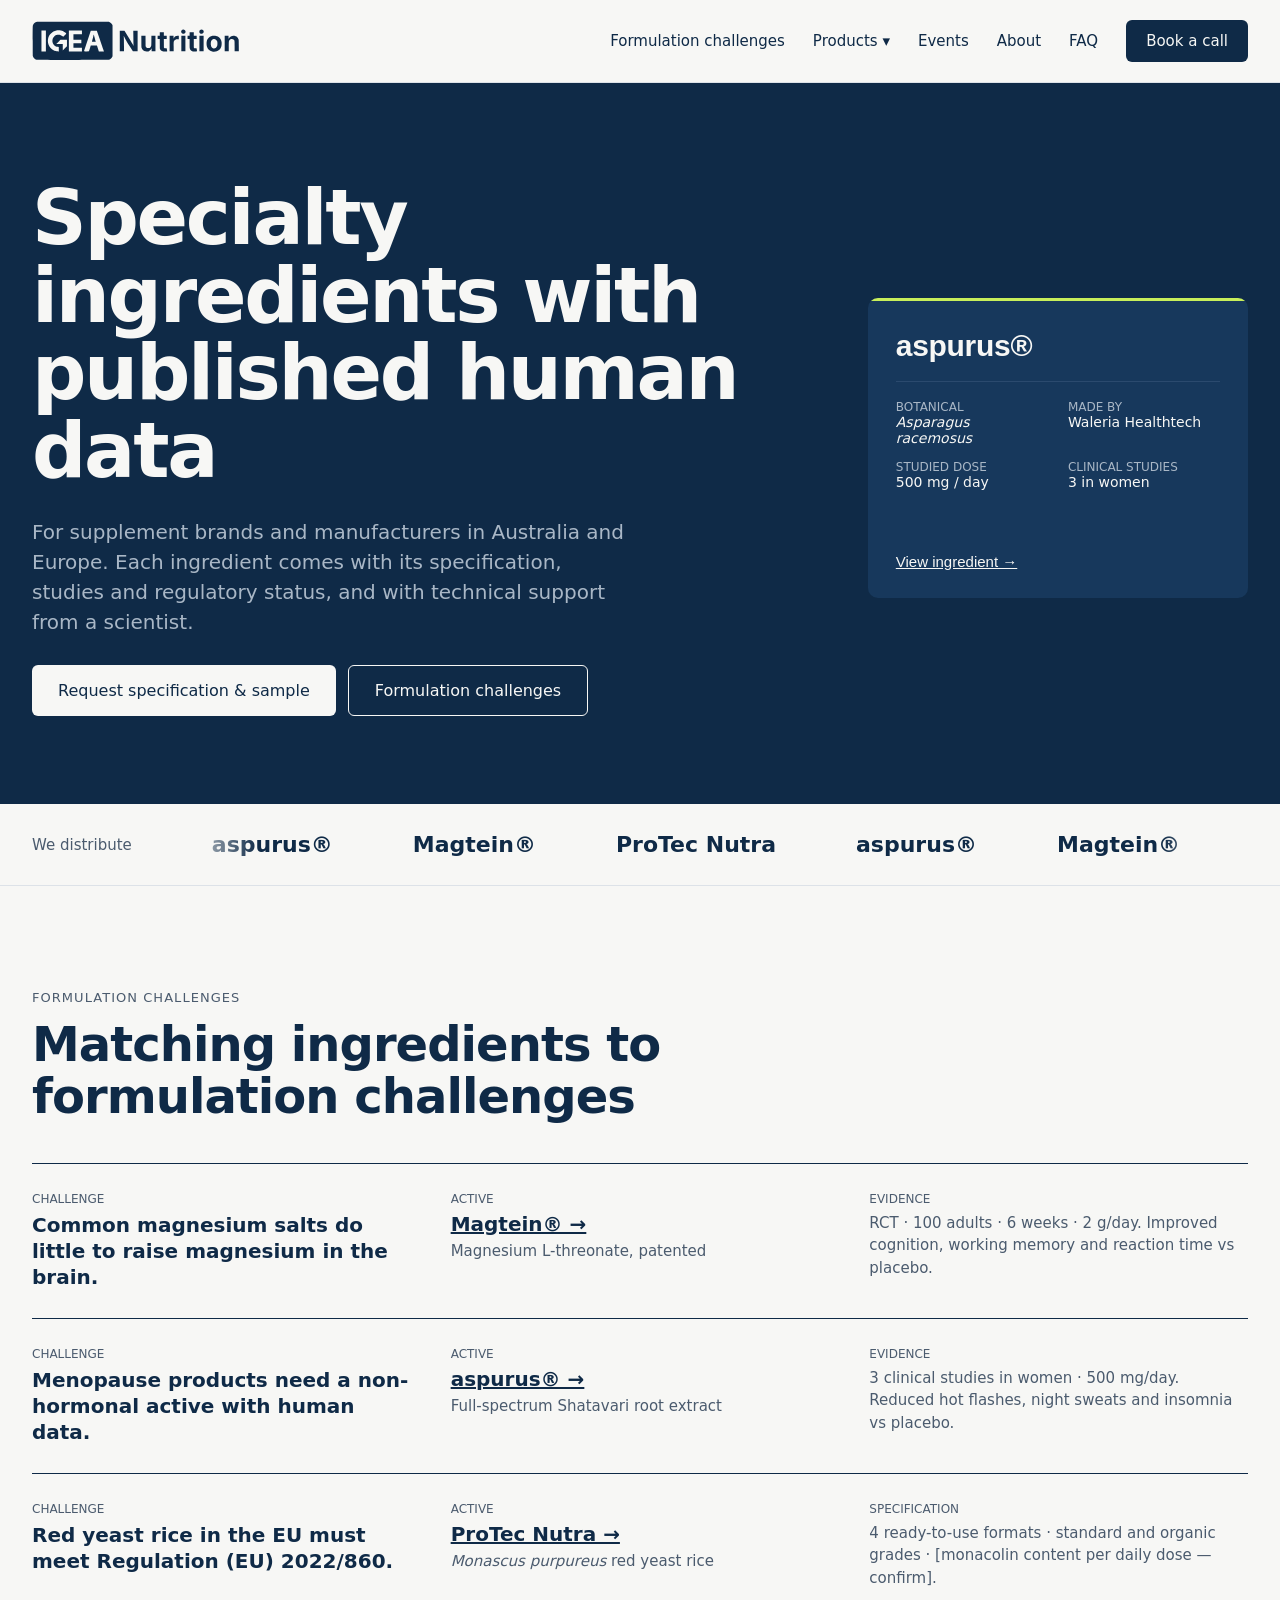
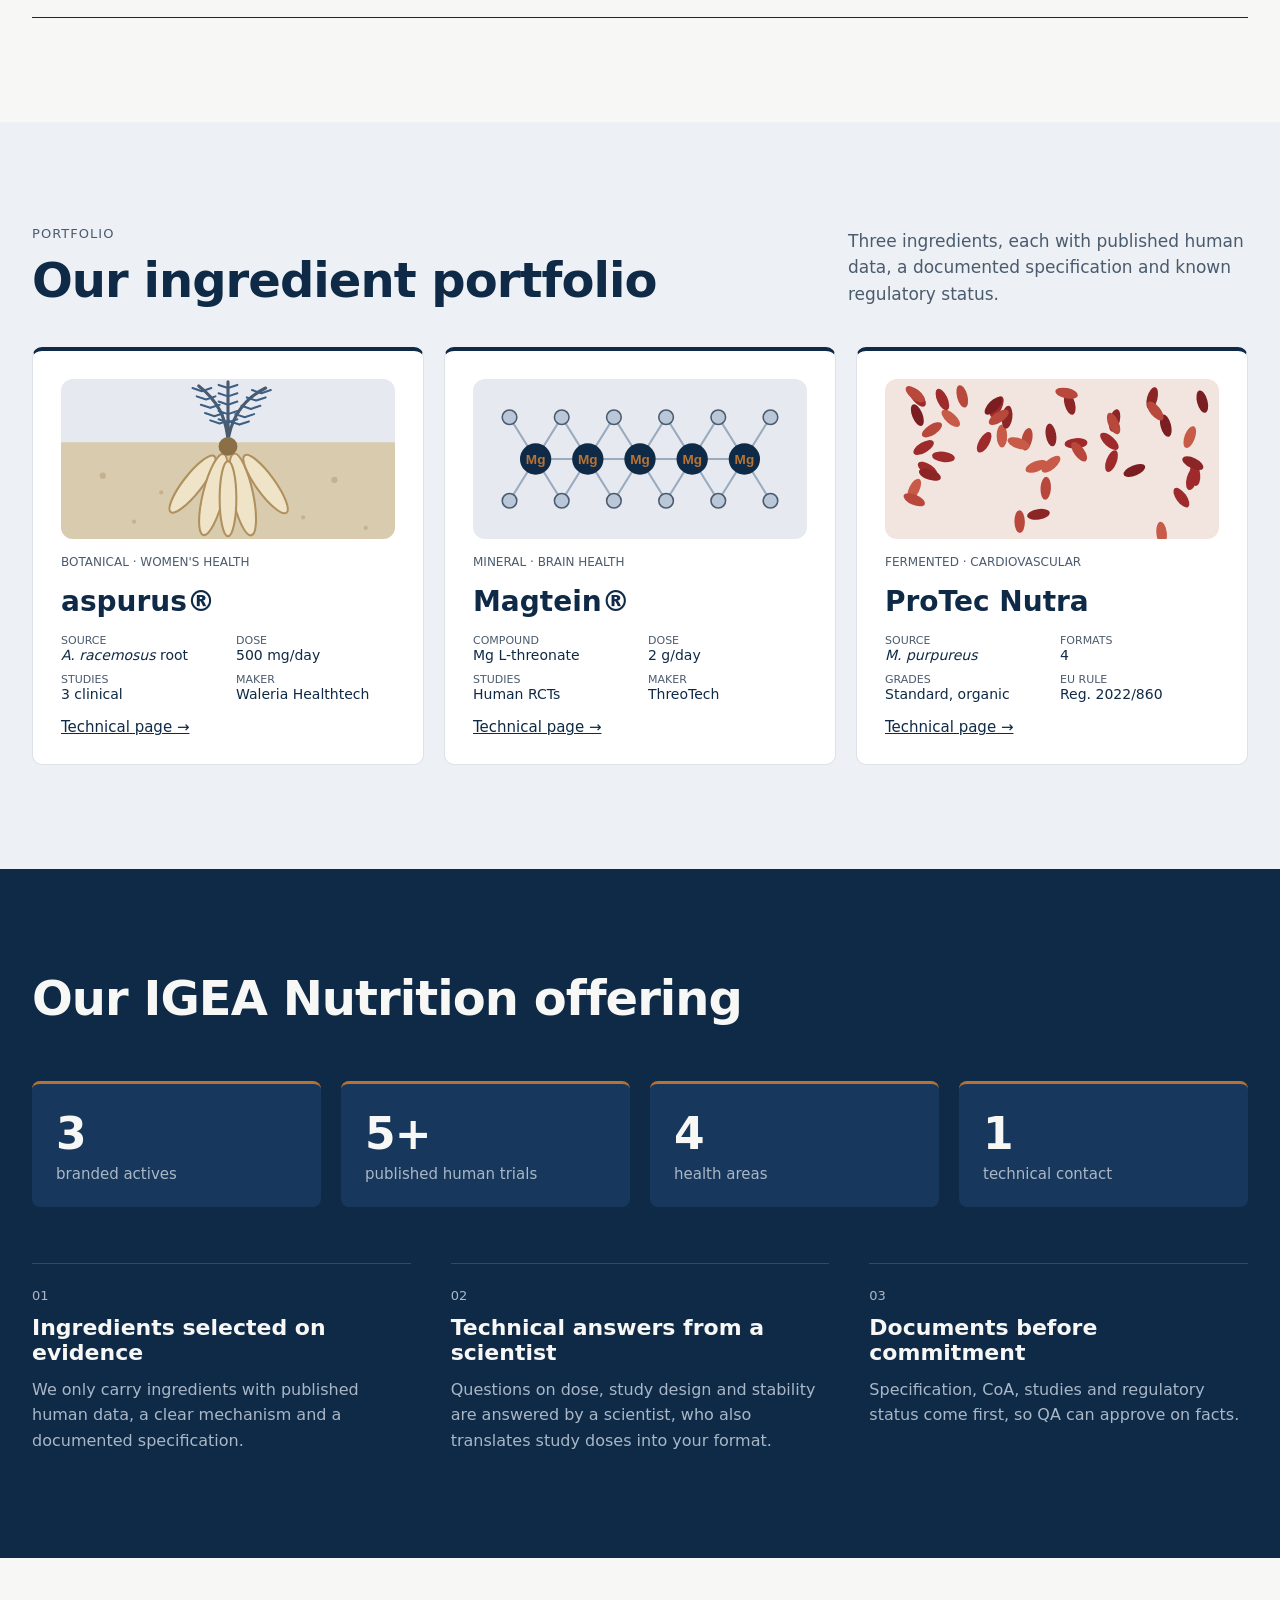
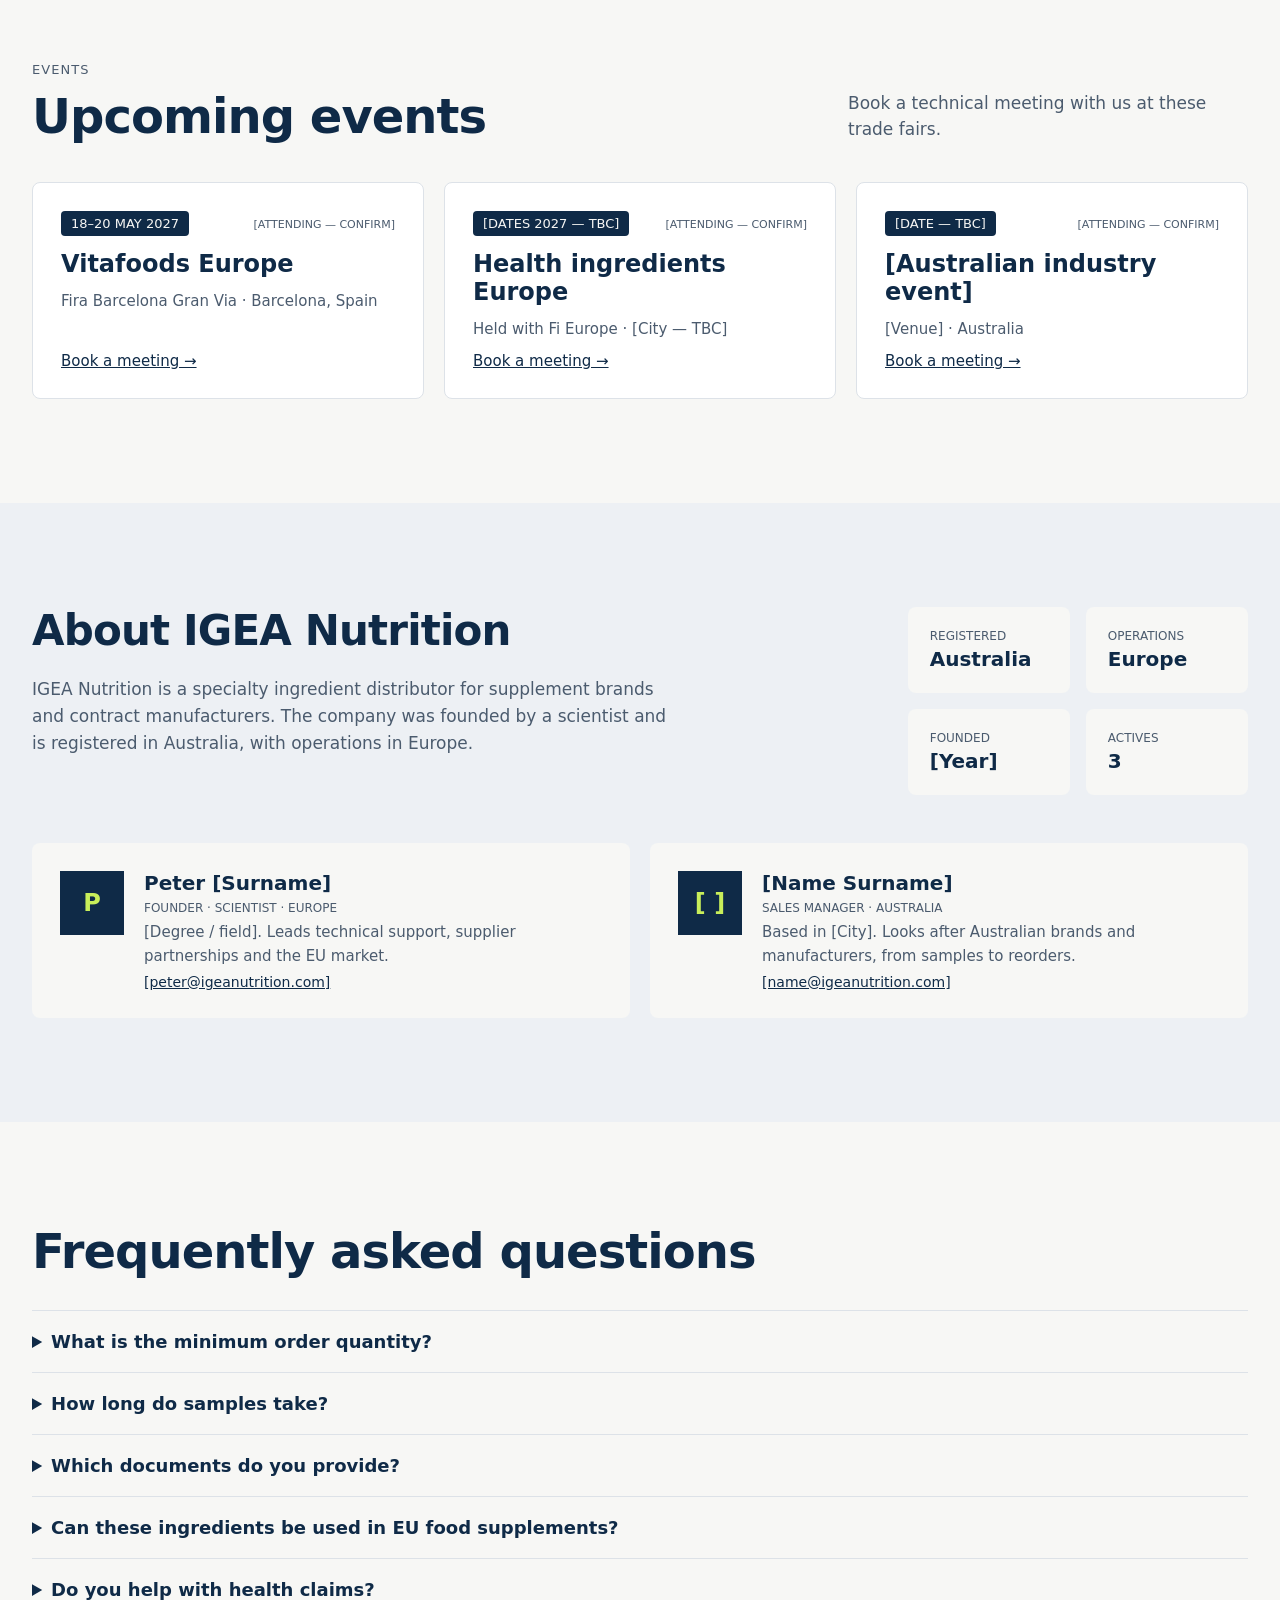
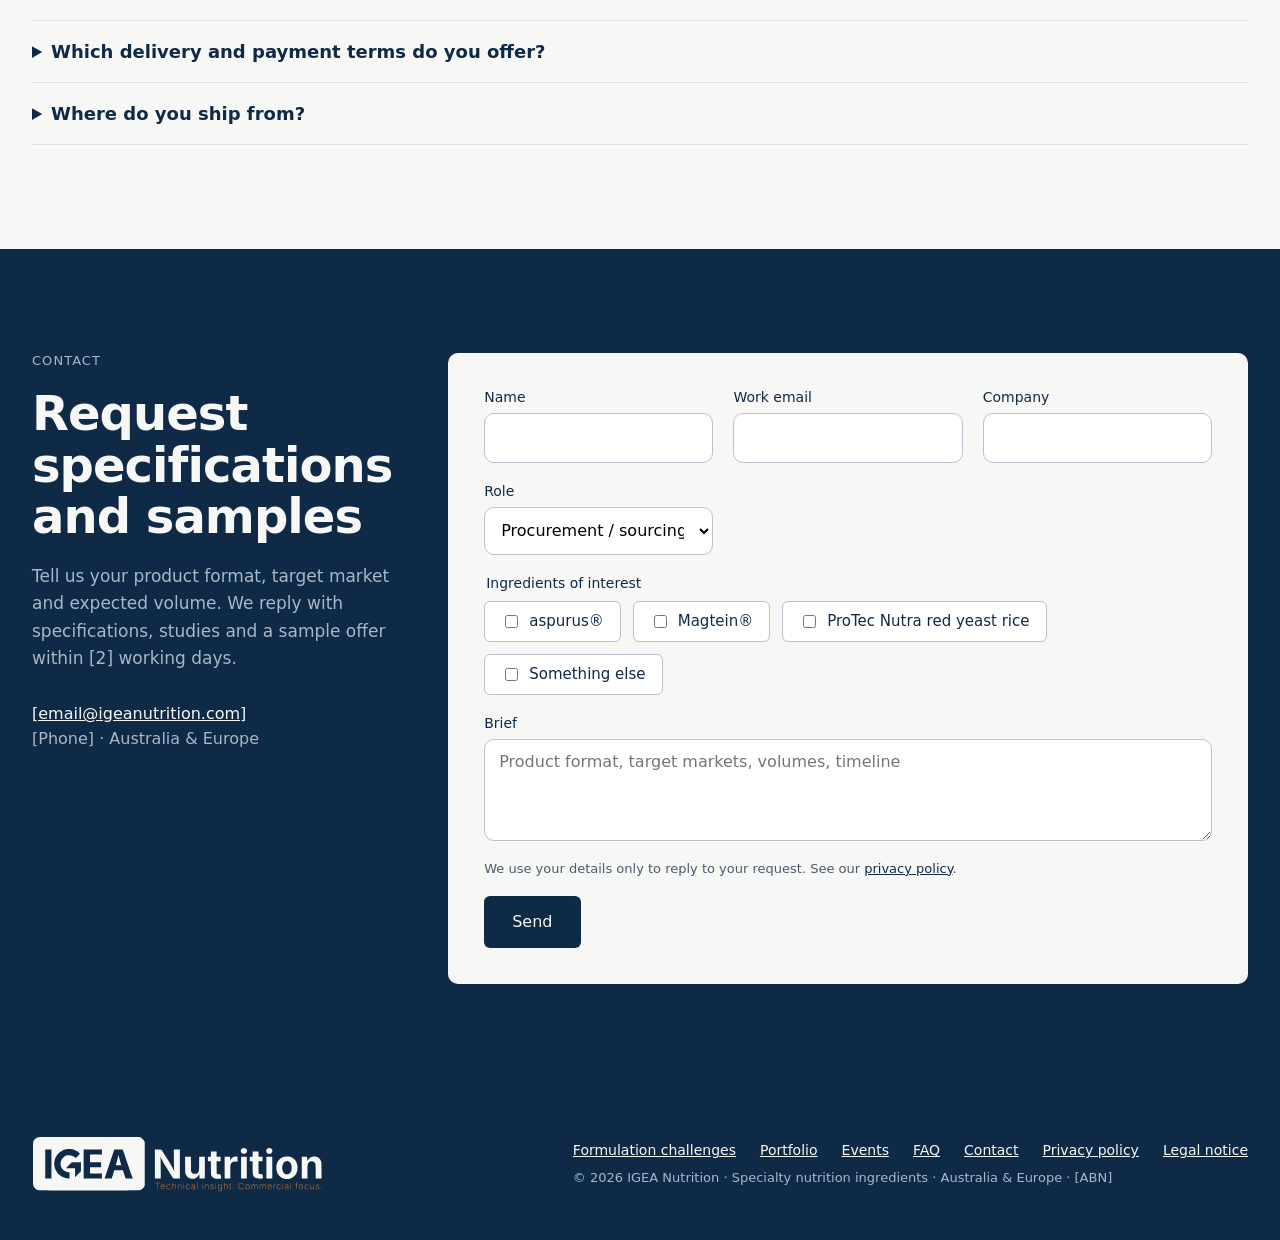
==== commit c70c51d9: "Products menu, Book a call Co-Authored-By: Claude Opus 5.5 <noreply@anthropic.com> Claude-Session: h" ====
--- a/index.html
+++ b/index.html
@@ -20,6 +20,8 @@
 .igea-marquee{display:flex;width:max-content;animation:igea-marq 22s linear infinite}
 .igea-marquee span{padding:0 40px;font-size:22px;font-weight:700;white-space:nowrap;color:#0F2A47}
 @keyframes igea-marq{from{transform:translateX(0)}to{transform:translateX(-50%)}}
+/* products menu */
+.igea-dd{position:relative;padding:8px 0}.igea-dd-menu{display:none;position:absolute;top:100%;left:-12px;min-width:300px;background:#FFFFFF;border:1px solid #DDE2E8;border-radius:8px;padding:8px;box-shadow:0 8px 24px rgba(15,42,71,.12);z-index:20;flex-direction:column;gap:2px}.igea-dd:hover .igea-dd-menu,.igea-dd:focus-within .igea-dd-menu{display:flex}.igea-dd-menu a{padding:10px 12px;border-radius:6px;text-decoration:none;color:#0F2A47;font-weight:700}.igea-dd-menu a span{display:block;font-weight:400;font-size:13px;color:#4B5B6E}.igea-dd-menu a:hover{background:#EEF1F5}
 @media (prefers-reduced-motion: reduce){.igea-track,.igea-marquee{animation:none}}
 </style>
 </head>
@@ -32,11 +34,16 @@
 <a href="#top" aria-label="IGEA Nutrition home" style="display: flex; align-items: center; text-decoration: none"><svg viewBox="0 0 1734 334" role="img" aria-label="IGEA Nutrition" style="display: block; height: 40px; width: auto"><path fill="#0F2A47" fill-rule="evenodd" d="M37.5 323.6C22.8 320.0 10.4 307.5 7.0 292.8C6.4 290.1 6.0 242.8 6.0 164.9C6.0 43.7 6.0 41.1 8.0 34.7C11.8 22.3 22.5 11.7 34.9 8.0C41.5 6.0 43.4 6.0 342.0 6.2L642.5 6.5L649.2 9.7C658.0 13.8 665.2 21.0 669.3 29.8L672.5 36.5L672.5 165.5L672.5 294.5L669.3 301.0C663.4 312.9 652.3 321.7 640.1 324.0C631.7 325.6 44.0 325.2 37.5 323.6ZM1504.5 254.4C1482.6 249.7 1466.0 233.4 1459.9 210.3C1457.1 200.1 1456.9 179.9 1459.4 169.5C1462.3 157.5 1467.3 148.4 1475.9 139.9C1488.3 127.5 1500.9 122.7 1520.5 122.7C1533.7 122.7 1542.7 124.7 1551.9 129.5C1569.1 138.6 1579.7 154.4 1583.1 176.0C1584.5 185.1 1583.7 202.2 1581.6 210.5C1575.5 233.2 1558.5 249.8 1536.5 254.5C1527.7 256.3 1513.6 256.3 1504.5 254.4ZM944.0 253.5C930.3 249.6 919.8 238.8 915.2 223.5C913.9 219.4 913.6 209.9 913.3 171.2L912.9 124.0L930.4 124.0L947.9 124.0L948.2 167.2L948.5 210.5L951.0 215.0C952.4 217.4 955.4 220.8 957.8 222.4C961.5 225.0 963.2 225.5 969.6 225.8C979.0 226.3 984.5 224.4 989.5 218.8C996.6 211.0 996.5 212.1 996.8 165.8L997.1 124.0L1014.1 124.0L1031.0 124.0L1031.0 188.5L1031.0 253.0L1015.0 253.0L999.0 253.0L999.0 245.1C999.0 240.8 998.7 235.2 998.4 232.6L997.7 227.9L994.8 233.2C990.6 240.9 982.8 248.4 975.6 251.6C970.5 253.9 967.8 254.4 959.5 254.7C952.7 254.9 947.8 254.5 944.0 253.5ZM1091.1 253.4C1081.5 250.8 1073.9 244.4 1069.8 235.5C1067.5 230.6 1067.5 229.8 1067.2 190.2L1066.9 150.0L1058.0 150.0L1049.0 150.0L1049.0 137.0L1049.0 124.0L1058.0 124.0L1067.0 124.0L1067.0 108.5L1067.0 93.0L1084.0 93.0L1101.0 93.0L1101.0 108.5L1101.0 124.0L1113.0 124.0L1125.0 124.0L1125.0 137.0L1125.0 150.0L1113.0 150.0L1100.9 150.0L1101.2 186.0L1101.5 222.0L1104.3 224.7C1106.9 227.3 1107.6 227.5 1115.7 227.5L1124.3 227.5L1126.6 239.0C1127.9 245.3 1128.9 251.0 1128.9 251.6C1129.1 254.8 1101.0 256.1 1091.1 253.4ZM1338.9 252.7C1326.0 248.3 1319.1 239.6 1317.0 225.5C1316.5 221.7 1316.0 203.1 1316.0 184.2L1316.0 150.0L1307.5 150.0L1299.0 150.0L1299.0 137.0L1299.0 124.0L1307.5 124.0L1316.0 124.0L1316.0 108.5L1316.0 93.0L1333.5 93.0L1351.0 93.0L1351.0 108.5L1351.0 124.0L1363.0 124.0L1375.0 124.0L1375.0 137.0L1375.0 150.0L1363.0 150.0L1351.0 150.0L1351.0 185.0C1351.0 223.6 1351.1 224.6 1357.0 227.0C1359.1 227.9 1362.3 228.1 1367.0 227.6L1373.9 227.0L1374.9 232.2C1378.2 248.2 1378.7 252.2 1377.6 252.6C1373.1 254.1 1365.9 255.0 1356.5 254.9C1347.7 254.9 1344.2 254.5 1338.9 252.7ZM116.0 167.0L116.0 80.0L97.5 80.0L79.0 80.0L79.0 167.0L79.0 254.0L97.5 254.0L116.0 254.0L116.0 167.0ZM223.8 235.2L223.5 216.5L216.5 215.9C186.8 213.1 165.3 184.8 171.2 156.1C173.5 144.7 177.3 137.6 185.5 129.5C193.6 121.3 200.7 117.5 212.1 115.2C226.9 112.1 243.5 116.8 255.6 127.4L260.7 131.9L273.6 118.9C284.5 107.9 286.3 105.7 285.4 104.2C284.8 103.3 281.2 99.9 277.4 96.7C268.7 89.3 253.4 81.8 241.5 78.9C230.6 76.3 214.0 76.1 203.5 78.3C168.7 85.7 141.6 112.8 134.3 147.5C132.1 157.9 132.4 174.8 134.9 185.4C142.6 217.5 167.4 243.0 199.0 251.0C207.8 253.2 210.6 253.7 218.3 253.9L224.0 254.0L223.8 235.2ZM417.0 238.5L417.0 223.0L381.5 223.0L346.0 223.0L346.0 204.5L346.0 186.0L379.0 186.0L412.0 186.0L412.0 171.5L412.0 157.0L379.0 157.0L346.0 157.0L346.0 134.0L346.0 111.0L381.5 111.0L417.0 111.0L417.0 95.5L417.0 80.0L362.5 80.0L308.0 80.0L308.0 167.0L308.0 254.0L362.5 254.0L417.0 254.0L417.0 238.5ZM483.0 229.0L490.6 204.5L516.5 204.3L542.5 204.0L550.5 229.0L558.4 254.0L579.7 254.0L600.9 254.0L592.9 230.8C588.5 218.0 575.1 178.9 563.1 144.0L541.3 80.5L516.1 80.5L490.8 80.5L462.4 166.0C446.8 213.0 434.0 252.1 434.0 252.8C434.0 253.8 438.5 254.0 454.7 253.8L475.4 253.5L483.0 229.0ZM733.0 167.0L733.0 81.0L752.7 81.2L772.3 81.5L801.7 128.5C820.7 158.8 834.2 181.5 839.7 192.5L848.2 209.5L847.6 200.0C847.3 194.8 846.7 165.9 846.4 135.8L845.7 81.0L863.9 81.0L882.0 81.0L882.0 167.0L882.0 253.0L862.2 253.0L842.5 253.0L817.2 212.6C789.4 168.3 781.9 155.6 772.8 137.2C769.4 130.5 766.5 125.1 766.3 125.3C766.2 125.5 766.4 132.2 767.0 140.1C767.5 148.0 768.0 176.7 768.0 203.8L768.0 253.0L750.5 253.0L733.0 253.0L733.0 167.0ZM1149.0 188.5L1149.0 124.0L1165.5 124.0L1181.9 124.0L1182.2 135.8L1182.5 147.5L1185.1 141.9C1191.8 127.6 1204.4 120.7 1220.2 122.5L1226.0 123.2L1226.0 138.6L1226.0 154.0L1223.4 153.4C1221.9 153.0 1217.1 152.7 1212.6 152.6C1205.3 152.5 1203.8 152.8 1197.9 155.7C1193.3 158.0 1190.4 160.2 1188.5 162.9C1183.2 170.7 1183.1 171.4 1183.0 213.8L1183.0 253.0L1166.0 253.0L1149.0 253.0L1149.0 188.5ZM1247.0 188.5L1247.0 124.0L1264.0 124.0L1281.0 124.0L1281.0 188.5L1281.0 253.0L1264.0 253.0L1247.0 253.0L1247.0 188.5ZM1398.0 188.5L1398.0 124.0L1415.5 124.0L1433.0 124.0L1433.0 188.5L1433.0 253.0L1415.5 253.0L1398.0 253.0L1398.0 188.5ZM1609.0 188.5L1609.0 124.0L1625.0 124.0L1641.0 124.0L1641.0 128.8C1641.0 131.4 1641.3 137.2 1641.6 141.6L1642.3 149.8L1644.9 144.9C1653.9 128.1 1670.0 120.2 1689.8 123.0C1706.7 125.3 1718.6 135.4 1724.3 152.3C1726.3 158.2 1726.5 160.8 1726.8 205.8L1727.1 253.0L1709.6 253.0L1692.0 253.0L1692.0 211.7C1692.0 165.5 1691.8 164.2 1685.3 157.6C1675.3 147.7 1656.3 149.5 1648.3 161.3C1646.6 163.9 1644.7 168.2 1644.1 171.0C1643.4 174.2 1643.0 190.7 1643.0 214.5L1643.0 253.0L1626.0 253.0L1609.0 253.0L1609.0 188.5ZM292.0 183.8L292.0 157.0L264.7 157.0L237.5 157.0L220.0 174.5L202.5 192.0L229.8 192.0L257.0 192.0L257.0 218.7L257.0 245.5L274.5 228.0L292.0 210.5L292.0 183.8ZM1533.8 225.4C1539.4 221.9 1543.9 215.6 1546.6 207.4C1549.4 198.7 1549.2 177.9 1546.2 169.6C1540.6 154.5 1529.2 147.2 1515.5 150.0C1502.9 152.6 1495.3 163.1 1493.1 180.9C1491.9 190.5 1493.1 202.5 1496.1 210.5C1498.7 217.5 1505.8 225.4 1511.3 227.4C1518.0 229.9 1527.9 229.0 1533.8 225.4ZM500.5 172.2C501.9 168.5 508.9 141.8 512.0 127.8C513.9 119.6 515.5 113.2 515.7 113.4C515.9 113.6 518.5 123.2 521.5 134.6C524.5 146.1 528.2 159.7 529.8 164.8L532.8 174.0L516.3 174.0C501.0 174.0 499.8 173.9 500.5 172.2ZM1259.4 106.1C1253.9 104.7 1249.2 101.1 1247.1 96.6C1238.2 78.3 1261.6 62.7 1277.0 76.7C1285.9 84.7 1283.9 98.9 1273.1 104.4C1269.6 106.2 1263.2 107.0 1259.4 106.1ZM1410.6 105.9C1402.2 103.9 1397.0 97.5 1397.0 89.1C1397.0 83.1 1398.7 79.3 1403.0 75.6C1415.0 65.6 1434.0 73.6 1434.0 88.7C1434.0 95.1 1432.2 99.0 1427.7 102.4C1425.1 104.4 1417.2 107.2 1415.0 106.9C1414.7 106.8 1412.8 106.4 1410.6 105.9Z"></path></svg></a>
 <div style="display: flex; flex-wrap: wrap; align-items: center; gap: 28px; font-size: 15px">
 <a href="#problems" style="text-decoration: none">Formulation challenges</a>
-<a href="#ingredients" style="text-decoration: none">Portfolio</a>
+<div class="igea-dd"><a href="#ingredients" style="text-decoration: none" aria-haspopup="true">Products ▾</a>
+<div class="igea-dd-menu">
+<a href="aspurus.html">aspurus®<span>Shatavari root extract · women's health</span></a>
+<a href="magtein.html">Magtein®<span>Magnesium L-threonate · cognition and sleep</span></a>
+<a href="protec-nutra.html">ProTec Nutra<span>Red yeast rice · cardiovascular</span></a>
+</div></div>
 <a href="#events" style="text-decoration: none">Events</a>
 <a href="#about" style="text-decoration: none">About</a>
 <a href="#faq" style="text-decoration: none">FAQ</a>
-<a href="#contact" style="text-decoration: none; background: #0F2A47; color: #F7F7F5; padding: 12px 20px; border-radius: 6px; font-weight: 500">Request a sample</a>
+<a href="#contact" style="text-decoration: none; background: #0F2A47; color: #F7F7F5; padding: 12px 20px; border-radius: 6px; font-weight: 500">Book a call</a>
 </div>
 </nav>
 </header>
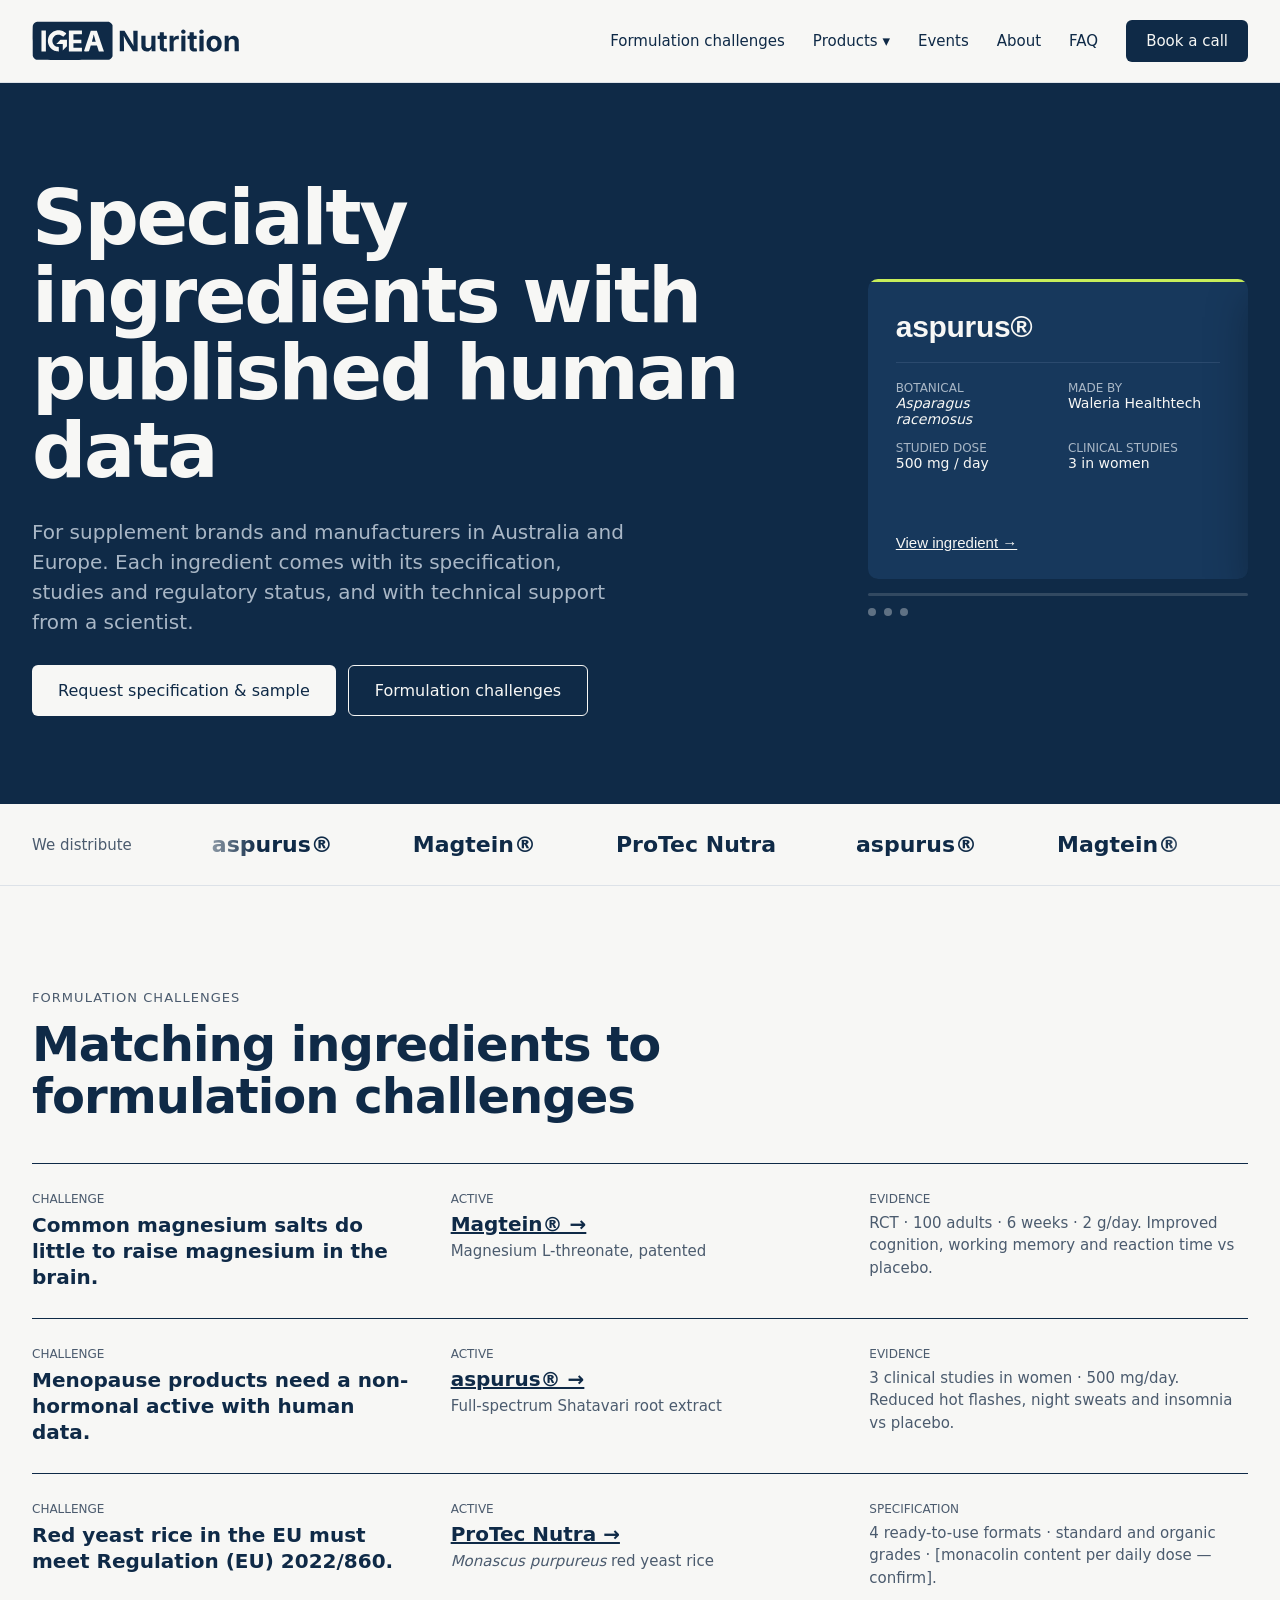
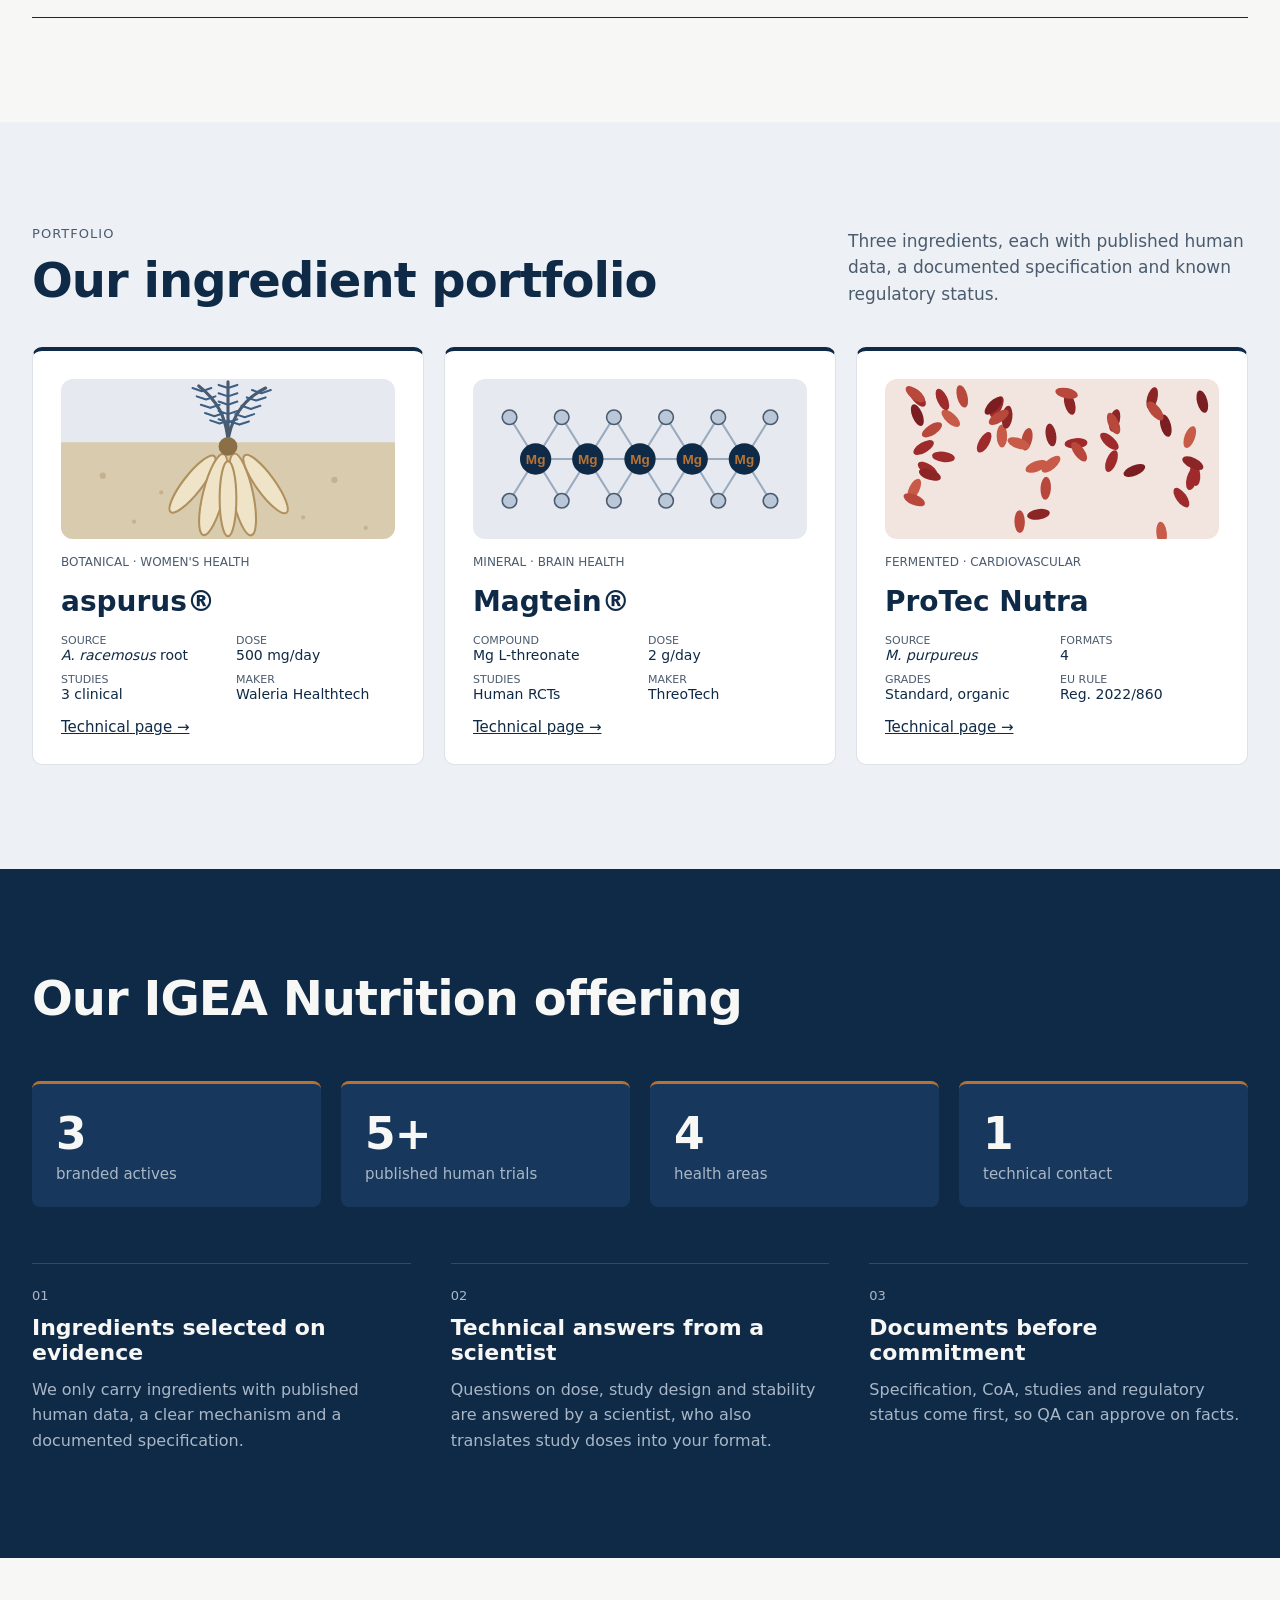
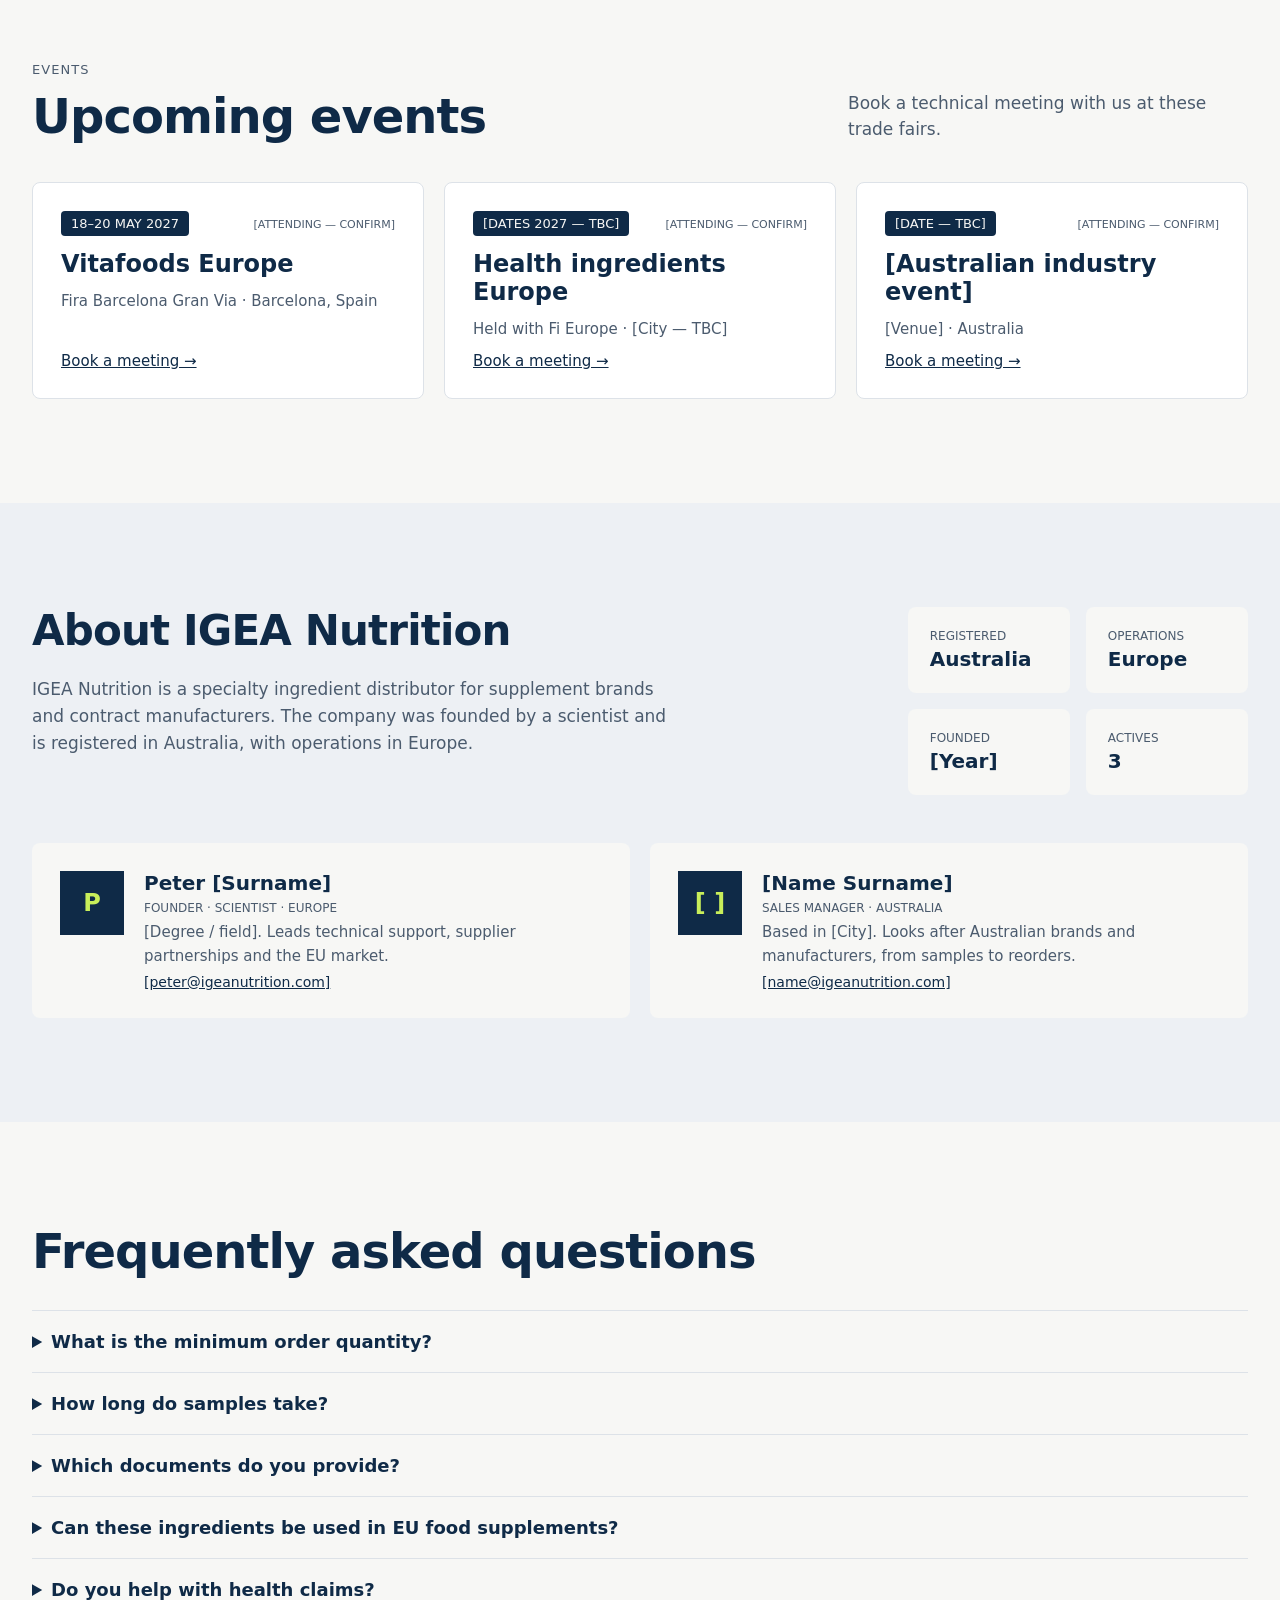
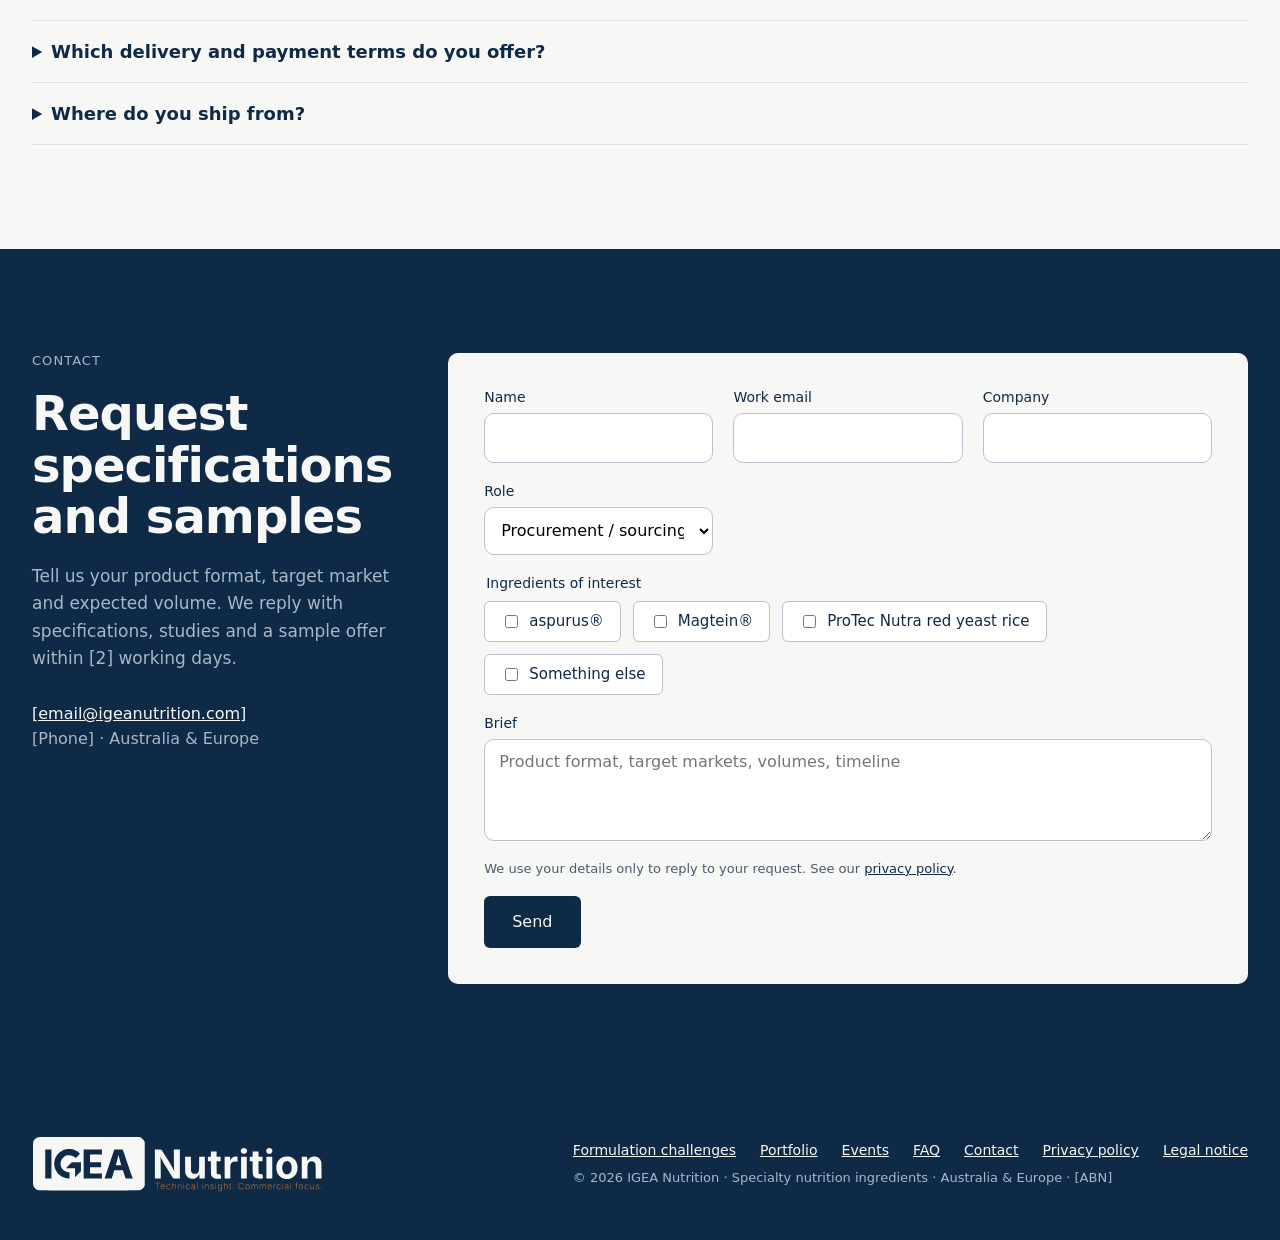
==== commit 82b01219: "More visible hero card animation Co-Authored-By: Claude Opus 5.5 <noreply@anthropic.com> Claude-Sess" ====
--- a/index.html
+++ b/index.html
@@ -11,11 +11,12 @@
 body{margin:0;background:#F7F7F5}
 a{color:#0F2A47}a:hover{color:#B87333}
 input,select,textarea,button{font-family:inherit}
-.igea-carousel{overflow:hidden;border-radius:10px}
+.igea-carousel{border-radius:10px}.igea-viewport{overflow:hidden;border-radius:10px}
 .igea-track{display:flex;width:400%;animation:igea-slide 16s ease-in-out infinite}
 .igea-slide{width:25%;flex:none}
 .igea-carousel:hover .igea-track{animation-play-state:paused}
-@keyframes igea-slide{0%,27%{transform:translateX(0)}33%,60%{transform:translateX(-25%)}66%,93%{transform:translateX(-50%)}100%{transform:translateX(-75%)}}
+@keyframes igea-slide{0%{transform:translateX(0) scale(1)}27%{transform:translateX(0) scale(1);animation-timing-function:cubic-bezier(.7,0,.2,1.12)}30%{transform:translateX(-12.5%) scale(.94)}33%{transform:translateX(-25%) scale(1)}60%{transform:translateX(-25%) scale(1);animation-timing-function:cubic-bezier(.7,0,.2,1.12)}63%{transform:translateX(-37.5%) scale(.94)}66%{transform:translateX(-50%) scale(1)}93%{transform:translateX(-50%) scale(1);animation-timing-function:cubic-bezier(.7,0,.2,1.12)}96%{transform:translateX(-62.5%) scale(.94)}100%{transform:translateX(-75%) scale(1)}}
+.igea-track{animation-duration:15s}.igea-slide>div{box-shadow:0 18px 40px rgba(0,0,0,.28)}.igea-bar-wrap{height:3px;background:rgba(247,247,245,.15);margin:14px 0 0;overflow:hidden;border-radius:2px}.igea-bar{height:100%;width:0;background:#B87333;animation:igea-bar 5s linear infinite}@keyframes igea-bar{from{width:0}to{width:100%}}.igea-dots{display:flex;gap:8px;margin-top:12px}.igea-dot{height:8px;width:8px;border-radius:4px;background:rgba(247,247,245,.35);animation:15s infinite}.igea-dot.d1{animation-name:igea-d1}.igea-dot.d2{animation-name:igea-d2}.igea-dot.d3{animation-name:igea-d3}@keyframes igea-d1{0%,30%{width:28px;background:#F7F7F5}33%,97%{width:8px;background:rgba(247,247,245,.35)}100%{width:28px;background:#F7F7F5}}@keyframes igea-d2{0%,30%{width:8px;background:rgba(247,247,245,.35)}33%,63%{width:28px;background:#F7F7F5}66%,100%{width:8px;background:rgba(247,247,245,.35)}}@keyframes igea-d3{0%,63%{width:8px;background:rgba(247,247,245,.35)}66%,97%{width:28px;background:#F7F7F5}100%{width:8px;background:rgba(247,247,245,.35)}}.igea-carousel:hover .igea-bar,.igea-carousel:hover .igea-dot{animation-play-state:paused}@media (prefers-reduced-motion: reduce){.igea-bar,.igea-dot{animation:none}}
 .igea-marquee-box{overflow:hidden;flex:1 1 400px;min-width:0;-webkit-mask-image:linear-gradient(90deg,transparent,#000 8%,#000 92%,transparent);mask-image:linear-gradient(90deg,transparent,#000 8%,#000 92%,transparent)}
 .igea-marquee{display:flex;width:max-content;animation:igea-marq 22s linear infinite}
 .igea-marquee span{padding:0 40px;font-size:22px;font-weight:700;white-space:nowrap;color:#0F2A47}
@@ -61,6 +62,7 @@
 </div>
 <!-- ingredient file carousel -->
 <div class="igea-carousel" aria-label="Ingredient files" style="flex: 1 1 380px; min-width: 0; max-width: 520px">
+<div class="igea-viewport">
 <div class="igea-track">
 <div class="igea-slide">
 <div style="background: #17385C; color: #F7F7F5; border-top: 3px solid #C8EE5A; padding: 28px; display: flex; flex-direction: column; gap: 18px; font-family: 'Inter', system-ui, sans-serif; font-size: 14px; height: 300px; box-sizing: border-box">
@@ -91,6 +93,9 @@
 </div>
 </div>
 </div>
+</div>
+<div class="igea-bar-wrap" aria-hidden="true"><div class="igea-bar"></div></div>
+<div class="igea-dots" aria-hidden="true"><span class="igea-dot d1"></span><span class="igea-dot d2"></span><span class="igea-dot d3"></span></div>
 </div>
 </div>
 </section>
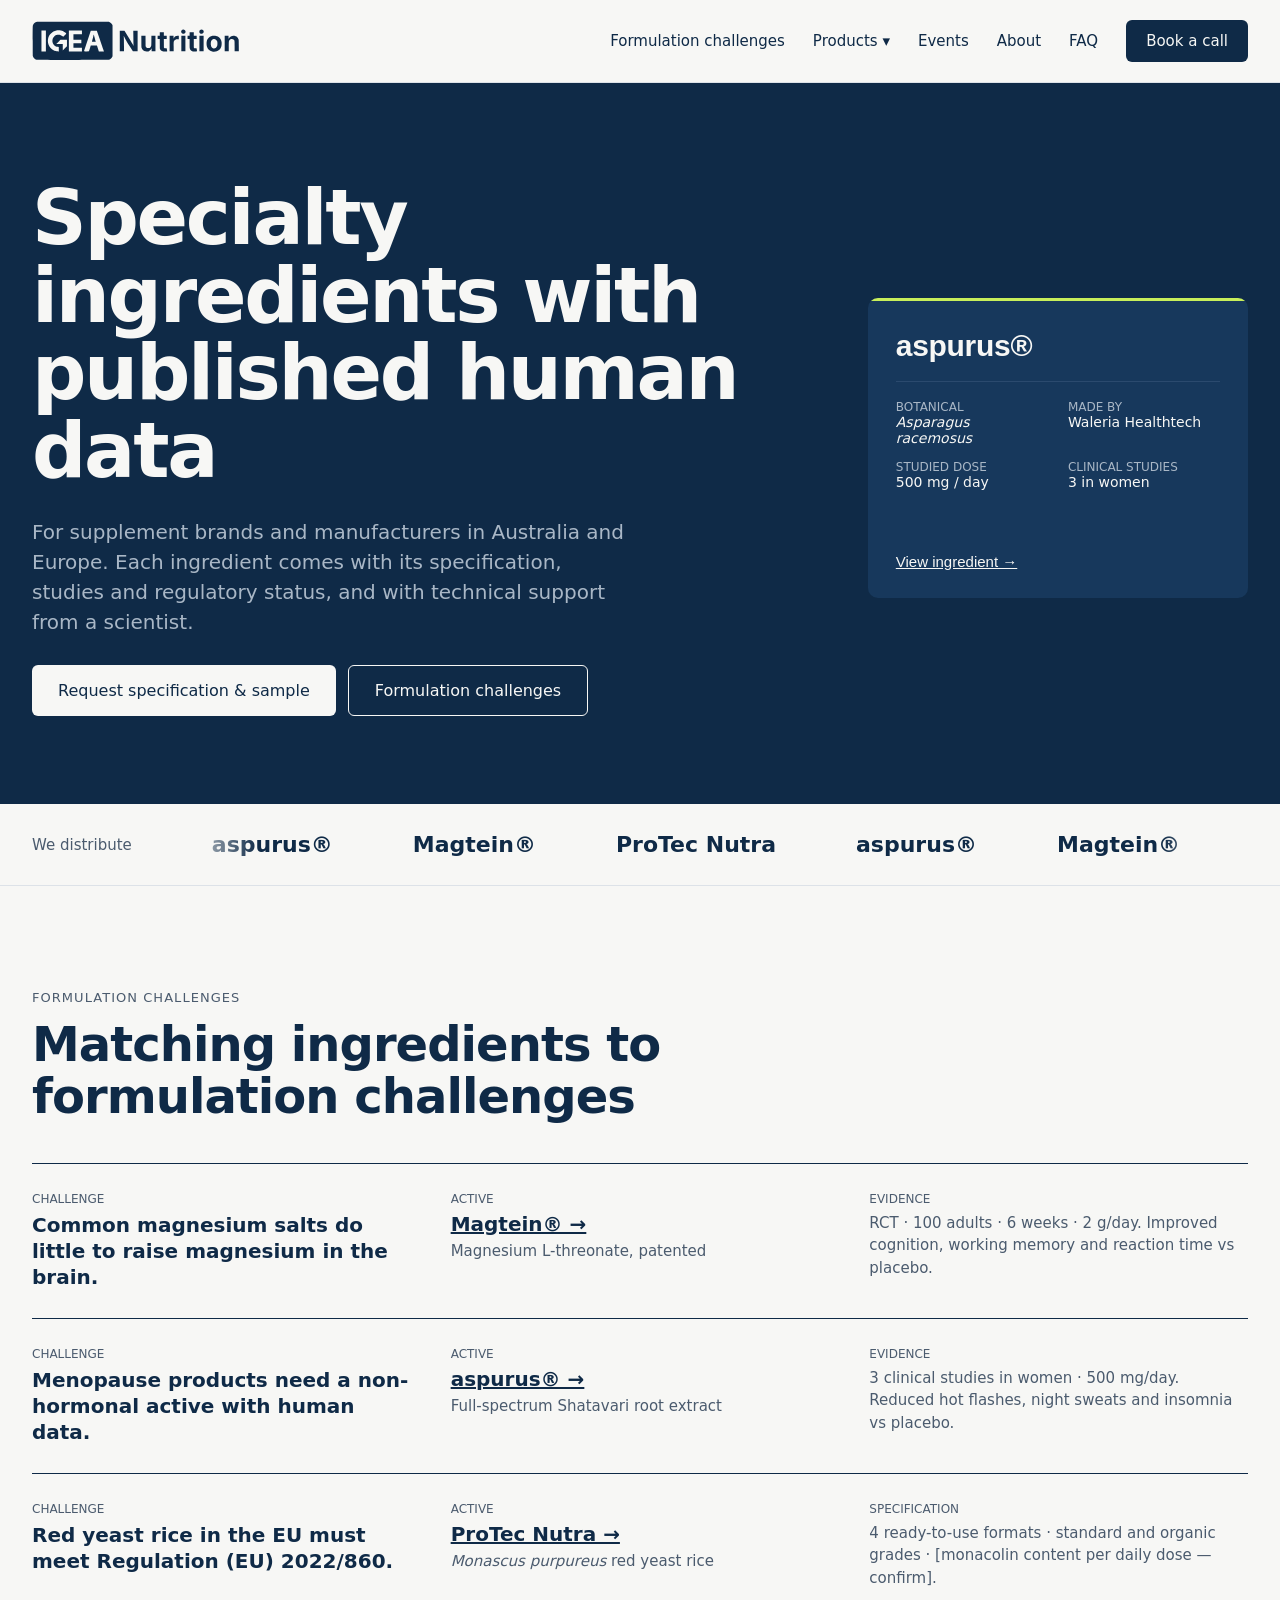
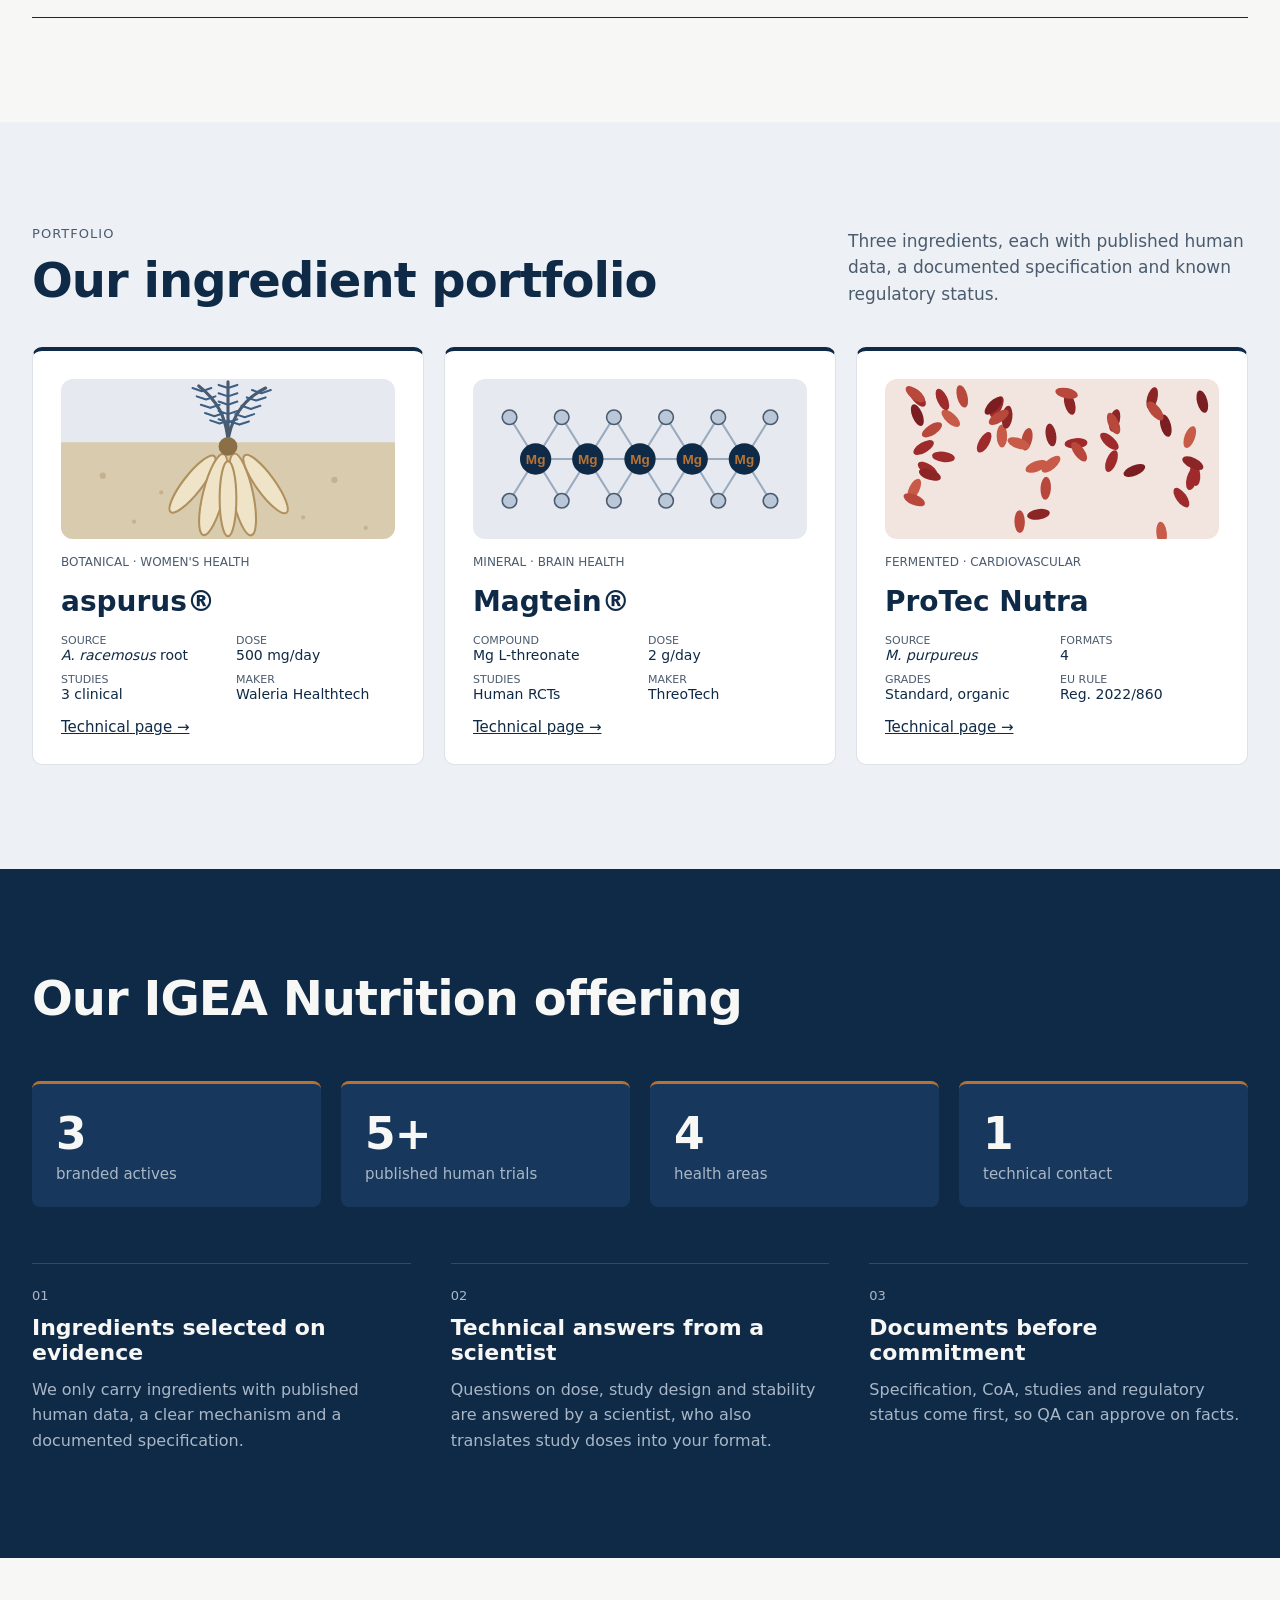
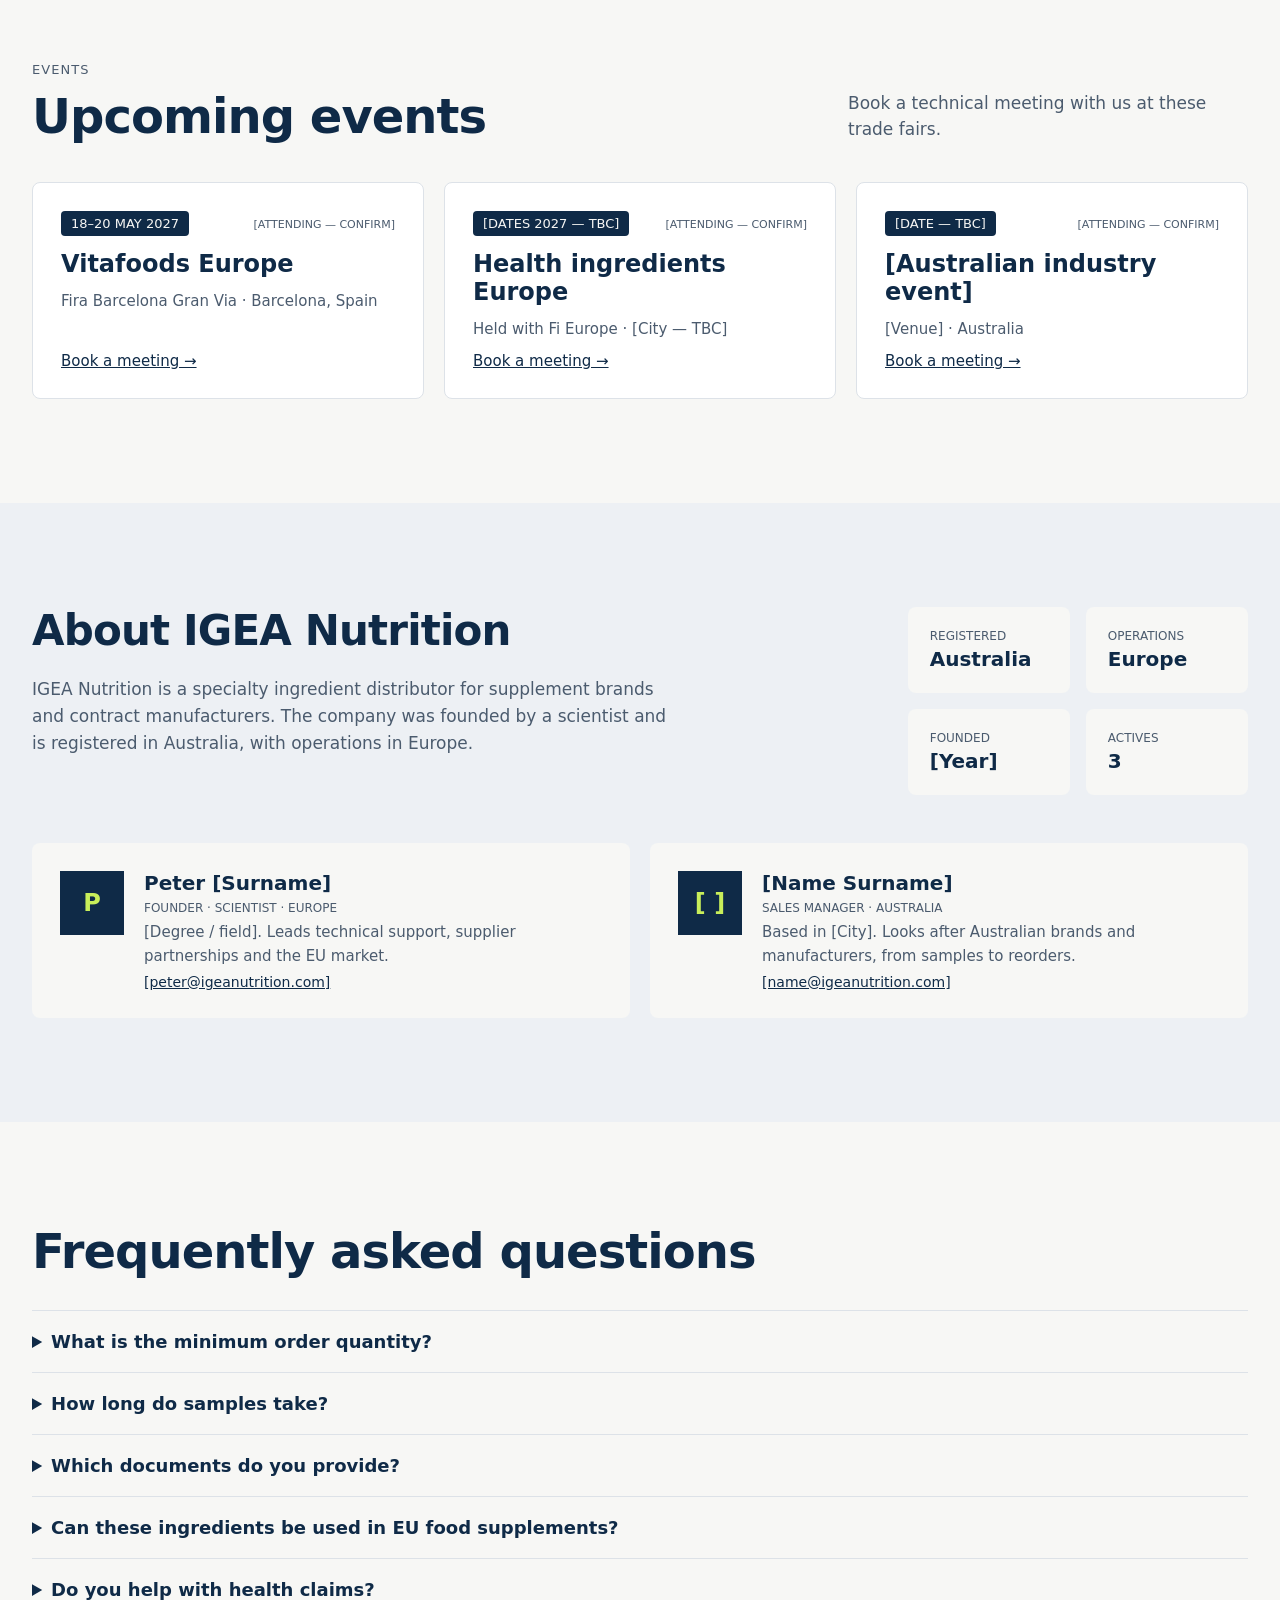
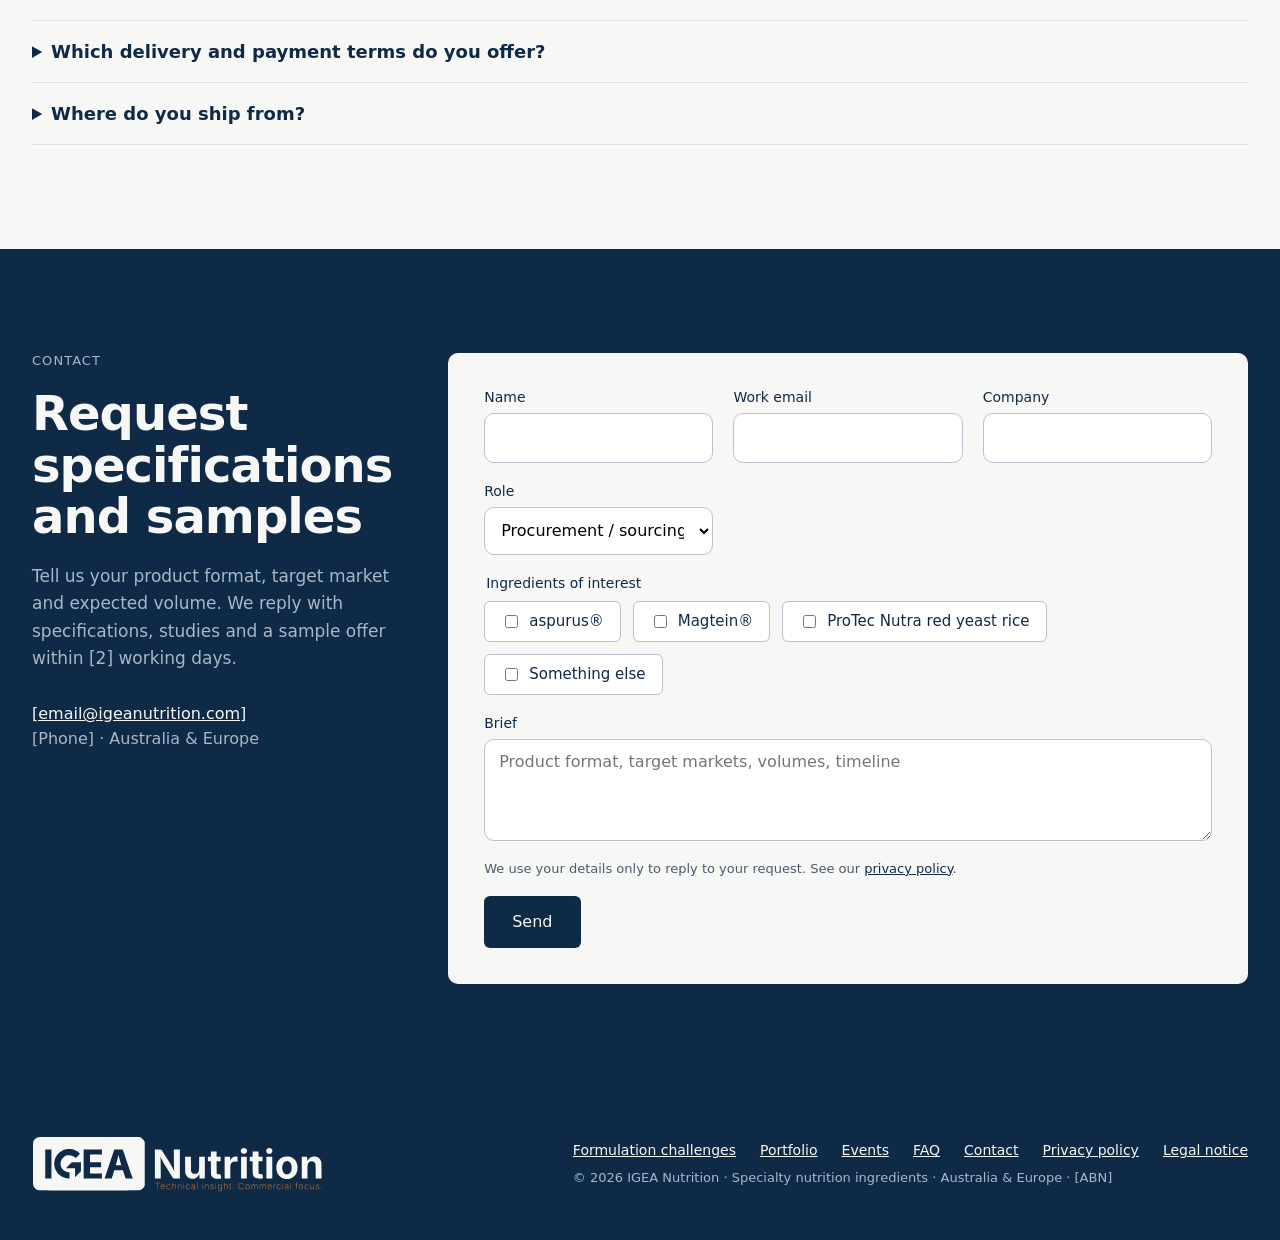
==== commit b8760ff7: "Revert hero slider to the simpler animation Co-Authored-By: Claude Opus 5.5 <noreply@anthropic.com> " ====
--- a/index.html
+++ b/index.html
@@ -11,12 +11,11 @@
 body{margin:0;background:#F7F7F5}
 a{color:#0F2A47}a:hover{color:#B87333}
 input,select,textarea,button{font-family:inherit}
-.igea-carousel{border-radius:10px}.igea-viewport{overflow:hidden;border-radius:10px}
+.igea-carousel{overflow:hidden;border-radius:10px}
 .igea-track{display:flex;width:400%;animation:igea-slide 16s ease-in-out infinite}
 .igea-slide{width:25%;flex:none}
 .igea-carousel:hover .igea-track{animation-play-state:paused}
-@keyframes igea-slide{0%{transform:translateX(0) scale(1)}27%{transform:translateX(0) scale(1);animation-timing-function:cubic-bezier(.7,0,.2,1.12)}30%{transform:translateX(-12.5%) scale(.94)}33%{transform:translateX(-25%) scale(1)}60%{transform:translateX(-25%) scale(1);animation-timing-function:cubic-bezier(.7,0,.2,1.12)}63%{transform:translateX(-37.5%) scale(.94)}66%{transform:translateX(-50%) scale(1)}93%{transform:translateX(-50%) scale(1);animation-timing-function:cubic-bezier(.7,0,.2,1.12)}96%{transform:translateX(-62.5%) scale(.94)}100%{transform:translateX(-75%) scale(1)}}
-.igea-track{animation-duration:15s}.igea-slide>div{box-shadow:0 18px 40px rgba(0,0,0,.28)}.igea-bar-wrap{height:3px;background:rgba(247,247,245,.15);margin:14px 0 0;overflow:hidden;border-radius:2px}.igea-bar{height:100%;width:0;background:#B87333;animation:igea-bar 5s linear infinite}@keyframes igea-bar{from{width:0}to{width:100%}}.igea-dots{display:flex;gap:8px;margin-top:12px}.igea-dot{height:8px;width:8px;border-radius:4px;background:rgba(247,247,245,.35);animation:15s infinite}.igea-dot.d1{animation-name:igea-d1}.igea-dot.d2{animation-name:igea-d2}.igea-dot.d3{animation-name:igea-d3}@keyframes igea-d1{0%,30%{width:28px;background:#F7F7F5}33%,97%{width:8px;background:rgba(247,247,245,.35)}100%{width:28px;background:#F7F7F5}}@keyframes igea-d2{0%,30%{width:8px;background:rgba(247,247,245,.35)}33%,63%{width:28px;background:#F7F7F5}66%,100%{width:8px;background:rgba(247,247,245,.35)}}@keyframes igea-d3{0%,63%{width:8px;background:rgba(247,247,245,.35)}66%,97%{width:28px;background:#F7F7F5}100%{width:8px;background:rgba(247,247,245,.35)}}.igea-carousel:hover .igea-bar,.igea-carousel:hover .igea-dot{animation-play-state:paused}@media (prefers-reduced-motion: reduce){.igea-bar,.igea-dot{animation:none}}
+@keyframes igea-slide{0%,27%{transform:translateX(0)}33%,60%{transform:translateX(-25%)}66%,93%{transform:translateX(-50%)}100%{transform:translateX(-75%)}}
 .igea-marquee-box{overflow:hidden;flex:1 1 400px;min-width:0;-webkit-mask-image:linear-gradient(90deg,transparent,#000 8%,#000 92%,transparent);mask-image:linear-gradient(90deg,transparent,#000 8%,#000 92%,transparent)}
 .igea-marquee{display:flex;width:max-content;animation:igea-marq 22s linear infinite}
 .igea-marquee span{padding:0 40px;font-size:22px;font-weight:700;white-space:nowrap;color:#0F2A47}
@@ -62,7 +61,6 @@
 </div>
 <!-- ingredient file carousel -->
 <div class="igea-carousel" aria-label="Ingredient files" style="flex: 1 1 380px; min-width: 0; max-width: 520px">
-<div class="igea-viewport">
 <div class="igea-track">
 <div class="igea-slide">
 <div style="background: #17385C; color: #F7F7F5; border-top: 3px solid #C8EE5A; padding: 28px; display: flex; flex-direction: column; gap: 18px; font-family: 'Inter', system-ui, sans-serif; font-size: 14px; height: 300px; box-sizing: border-box">
@@ -93,9 +91,6 @@
 </div>
 </div>
 </div>
-</div>
-<div class="igea-bar-wrap" aria-hidden="true"><div class="igea-bar"></div></div>
-<div class="igea-dots" aria-hidden="true"><span class="igea-dot d1"></span><span class="igea-dot d2"></span><span class="igea-dot d3"></span></div>
 </div>
 </div>
 </section>
